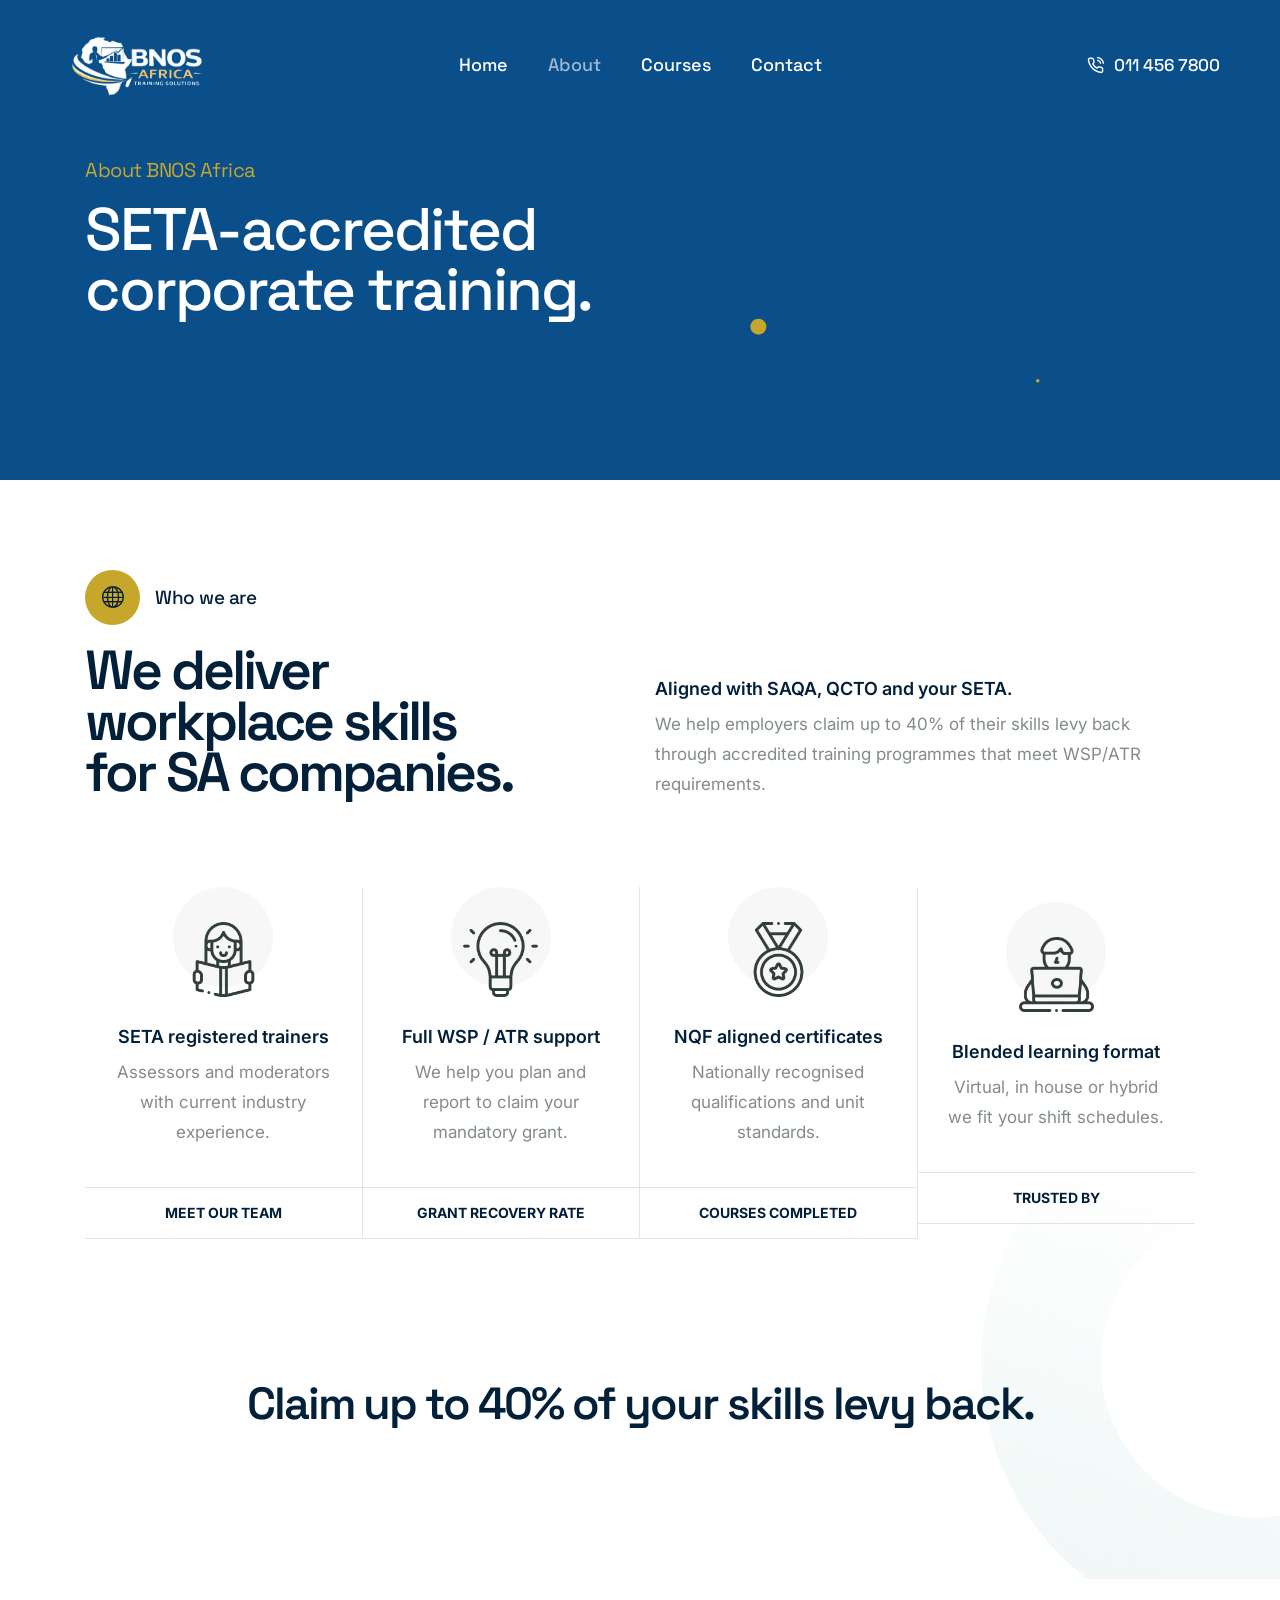
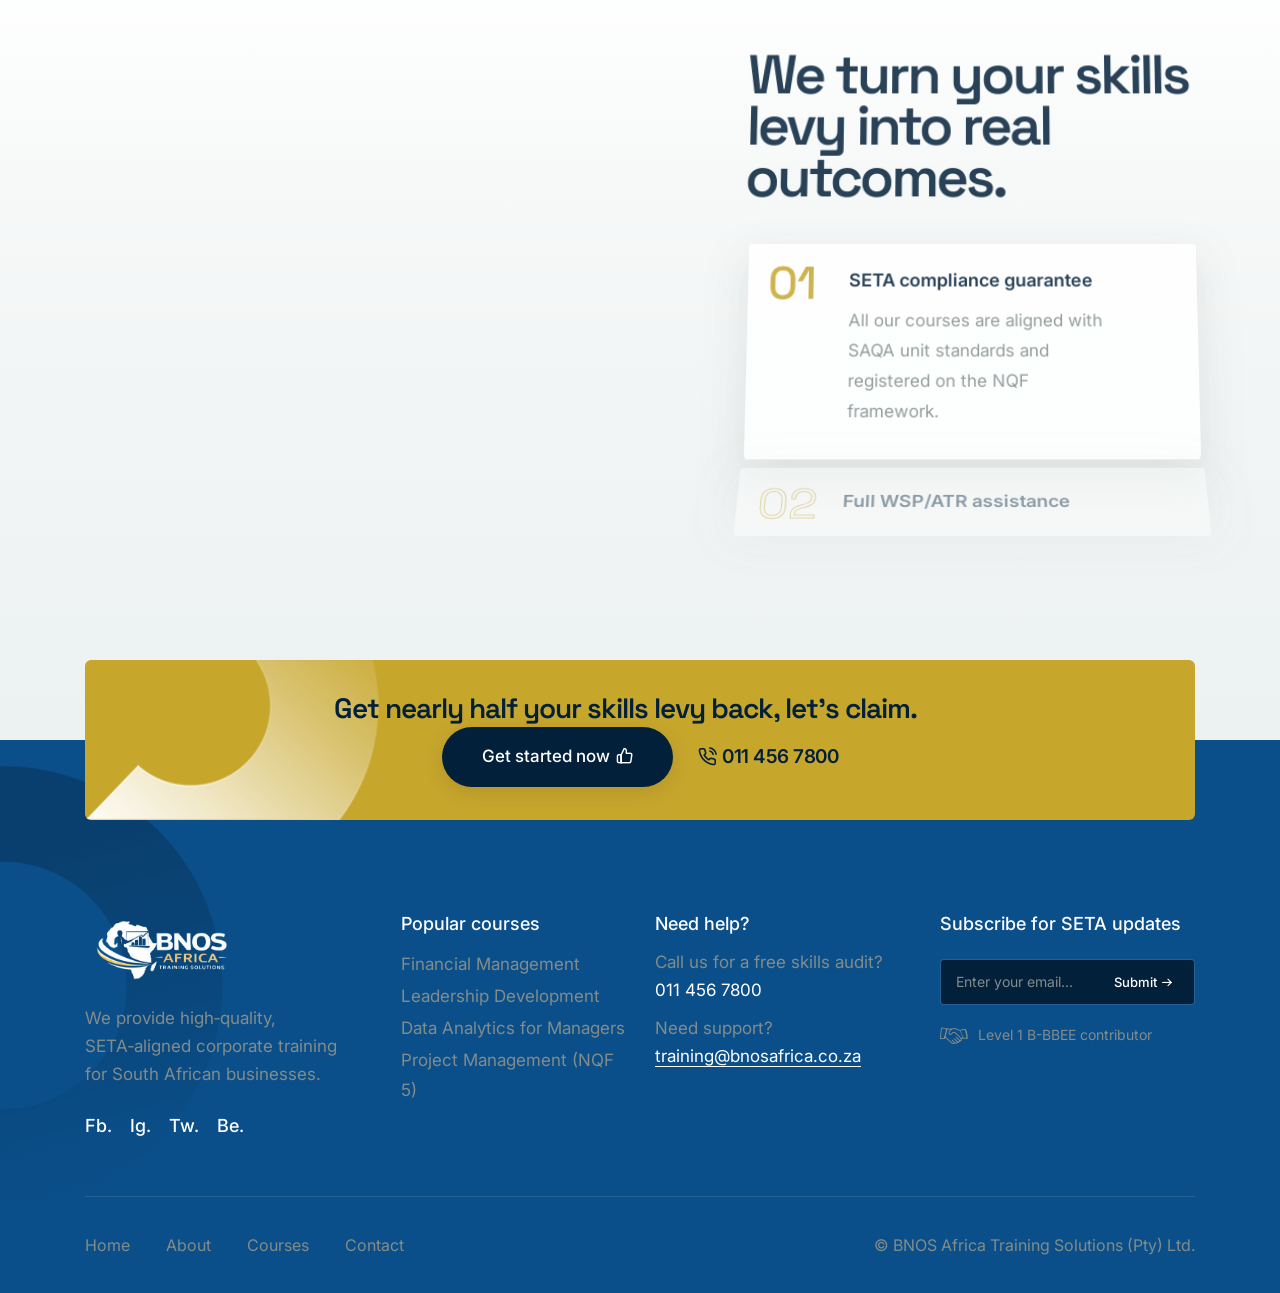
==== about.html @ 4b8a2cc1 "Add initial PHP test file to verify PHP functionality" ====
<!doctype html>
<html class="no-js" lang="en">
    <head>
        <title>About - BNOS Africa Training solutions</title>
        <meta charset="utf-8">
        <meta http-equiv="X-UA-Compatible" content="IE=edge" />
        <meta name="author" content="ThemeZaa">
        <meta name="viewport" content="width=device-width,initial-scale=1.0" />
        <meta name="description" content="BNOS Africa Training solutions">
        <!-- favicon icon -->
        <link rel="shortcut icon" href="images/img5-2-Photoroom.png" type="image/x-icon" />
        <link rel="apple-touch-icon" href="images/img5-2-Photoroom.png">
        <link rel="apple-touch-icon" sizes="72x72" href="images/img5-2-Photoroom.png">
        <link rel="apple-touch-icon" sizes="114x114" href="images/img5-2-Photoroom.png">
        <!-- google fonts preconnect -->
        <link rel="preconnect" href="https://fonts.googleapis.com" crossorigin>
        <link rel="preconnect" href="https://fonts.gstatic.com" crossorigin>
        <!-- style sheets and font icons -->
        <link rel="stylesheet" href="css/vendors.min.css"/>
        <link rel="stylesheet" href="css/icon.min.css"/>
        <link rel="stylesheet" href="css/style.css"/>
        <link rel="stylesheet" href="css/responsive.css"/>
        <link rel="stylesheet" href="demos/elearning/elearning.css" />
    </head>
    <body data-mobile-nav-trigger-alignment="right" data-mobile-nav-style="modern" data-mobile-nav-bg-color="#313e3b">  
        <!-- start header -->
        <header> 
            <!-- start navigation -->
            <nav class="navbar navbar-expand-lg header-transparent bg-transparent header-reverse" data-header-hover="light">
                <div class="container-fluid">
                    <div class="col-auto col-lg-2 me-lg-0 me-auto">
                        <a class="navbar-brand" href="index.html">
                            <img src="images/img5-2-Photoroom.png" data-at2x="images/img5-2-Photoroom.png" alt="" class="default-logo">
                            <img src="images/img5-Photoroom.png" data-at2x="images/img5-Photoroom.png" alt="" class="alt-logo">
                            <img src="images/img5-Photoroom.png" data-at2x="images/img5-Photoroom.png" alt="" class="mobile-logo">
                        </a>
                    </div>
                    <div class="col-auto menu-order position-static">
                        <button class="navbar-toggler float-start" type="button" data-bs-toggle="collapse" data-bs-target="#navbarNav" aria-controls="navbarNav" aria-label="Toggle navigation">
                            <span class="navbar-toggler-line"></span>
                            <span class="navbar-toggler-line"></span>
                            <span class="navbar-toggler-line"></span>
                            <span class="navbar-toggler-line"></span>
                        </button>
                        <div class="collapse navbar-collapse" id="navbarNav"> 
                            <ul class="navbar-nav alt-font"> 
                                <li class="nav-item"><a href="index.html" class="nav-link">Home</a></li>
                                <li class="nav-item"><a href="about.html" class="nav-link">About</a></li>
                                <li class="nav-item dropdown dropdown-with-icon">
                                    <a href="courses.html" class="nav-link">Courses</a>
                                    <i class="fa-solid fa-angle-down dropdown-toggle" id="navbarDropdownMenuLink" role="button" data-bs-toggle="dropdown" aria-expanded="false"></i>
                                    <ul class="dropdown-menu" aria-labelledby="navbarDropdownMenuLink">
                                        <li>
                                            <a href="courses-details.html"><i class="bi bi-laptop"></i>
                                                <div class="submenu-icon-content">
                                                    <span>Finance</span>
                                                    <p>Develop professional finance skills</p>
                                                </div>
                                            </a>
                                        </li>
                                        <li>
                                            <a href="courses-details.html"><i class="bi bi-briefcase"></i>
                                                <div class="submenu-icon-content">
                                                    <span>Business</span>
                                                    <p>Advance your business</p>
                                                </div>
                                            </a>
                                        </li>
                                        <li>
                                            <a href="courses-details.html"><i class="bi bi-megaphone"></i>
                                                <div class="submenu-icon-content">
                                                    <span>Marketing</span>
                                                    <p>New age marketing skills</p>
                                                </div>
                                            </a>
                                        </li>
                                    </ul>
                                </li>
                                <li class="nav-item"><a href="contact.html" class="nav-link">Contact</a></li>
                            </ul>
                        </div>
                    </div>
                    <div class="col-auto col-lg-2 text-end d-none d-sm-flex">
                        <div class="header-icon">
                            <div><div class="alt-font fw-500 lg-fs-15"><a href="tel:0114567800" class="widget-text text-white-hover"><i class="feather icon-feather-phone-call me-10px lg-me-5px"></i>011 456 7800</a></div></div>
                        </div>  
                    </div>
                </div>
            </nav>
            <!-- end navigation -->
        </header>
        <!-- end header --> 
        <!-- start page title -->
        <section class="ipad-top-space-margin bg-blue cover-background page-title-big-typography">
    <div class="background-position-center-top h-100 w-100 position-absolute left-0px top-0" style="background-image: url('images/vertical-line-bg-small.svg')"></div>
    <div id="particles-style-01" class="h-100 position-absolute left-0px top-0 w-100" data-particle="true" data-particle-options='{"particles": {"number": {"value": 8,"density": {"enable": true,"value_area": 2000}},"color": {"value": ["#C7A62C", "#C7A62C", "#C7A62C", "#C7A62C", "#C7A62C"]},"shape": {"type": "circle","stroke":{"width":0,"color":"#000000"}},"opacity": {"value": 1,"random": false,"anim": {"enable": false,"speed": 1,"sync": false}},"size": {"value": 8,"random": true,"anim": {"enable": false,"sync": true}},"line_linked":{"enable":false,"distance":0,"color":"#ffffff","opacity":1,"width":1},"move": {"enable": true,"speed":1,"direction": "right","random": false,"straight": false}},"interactivity": {"detect_on": "canvas","events": {"onhover": {"enable": false,"mode": "repulse"},"onclick": {"enable": false,"mode": "push"},"resize": true}},"retina_detect": false}'></div>
    <div class="container">
        <div class="row align-items-center extra-small-screen">
            <div class="col-xl-6 col-lg-7 col-md-8 col-sm-9 position-relative page-title-extra-small" data-anime='{ "el": "childs", "translateY": [-15, 0], "perspective": [1200,1200], "scale": [1.1, 1], "rotateX": [50, 0], "opacity": [0,1], "duration": 800, "delay": 200, "staggervalue": 300, "easing": "easeOutQuad" }'>
                <h1 class="mb-20px alt-font text-yellow">About BNOS Africa</h1>
                <h2 class="fw-500 m-0 ls-minus-2px text-white alt-font">SETA‑accredited corporate training.</h2>
            </div>
        </div>
    </div>
</section>
<!-- end page title -->
<!-- start section -->
<section class="position-relative z-index-1 background-position-left-top background-no-repeat overflow-hidden">
    <div class="position-absolute right-0px bottom-minus-90px z-index-minus-1 d-none d-md-inline-block" data-bottom-top="transform: translateY(-50px)" data-top-bottom="transform: translateY(50px)">
        <img src="images/demo-elearning-04.png" alt="">
    </div>
    <div class="container">
        <div class="row align-items-end justify-content-center mb-8 xs-mb-12">                    
            <div class="col-xl-5 col-lg-6 col-md-10 position-relative md-mb-20px text-center text-lg-start" data-anime='{ "el": "childs", "translateY": [30, 0], "opacity": [0,1], "duration": 600, "delay":0, "staggervalue": 300, "easing": "easeOutQuad" }'>
                <div class="icon-with-text-style-08 mb-20px d-inline-block">
                    <div class="feature-box feature-box-left-icon-middle">
                        <div class="feature-box-icon feature-box-icon-rounded w-55px h-55px rounded-circle bg-yellow me-15px">
                            <i class="bi bi-globe d-inline-block icon-extra-medium text-dark-gray"></i>
                        </div>
                        <div class="feature-box-content last-paragraph-no-margin">
                            <span class="d-inline-block alt-font fs-19 fw-500 ls-minus-05px text-dark-gray">Who we are</span>
                        </div>
                    </div>
                </div>
                <h2 class="alt-font text-dark-gray fw-600 ls-minus-3px mb-0">We deliver workplace skills for SA companies.</h2>
            </div>
            <div class="col-xl-6 col-lg-6 col-md-10 offset-xl-1 text-center text-lg-start last-paragraph-no-margin" data-anime='{ "el": "childs", "translateY": [30, 0], "opacity": [0,1], "duration": 600, "delay":0, "staggervalue": 300, "easing": "easeOutQuad" }'>
                <span class="fw-600 mb-5px text-dark-gray d-block fs-18">Aligned with SAQA, QCTO and your SETA.</span>
                <p class="w-85 xl-w-95 lg-w-100">We help employers claim up to 40% of their skills levy back through accredited training programmes that meet WSP/ATR requirements.</p>
            </div>
        </div>
        <div class="row g-0 row-cols-1 row-cols-lg-4 row-cols-sm-2 g-0 align-items-center mb-3" data-anime='{ "el": "childs", "translateX": [-15, 0], "opacity": [0,1], "duration": 600, "delay":0, "staggervalue": 300, "easing": "easeOutQuad" }'>
            <!-- start features box item -->
            <div class="col services-box-style-07 text-center last-paragraph-no-margin border-end border-color-transparent-dark-very-light md-mb-50px xs-border-end-0">
                <div class="pe-50px ps-50px pb-40px xl-ps-30px xl-pe-30px">
                    <div class="position-relative ms-auto me-auto mb-25px">
                        <img src="images/demo-elearning-about-icon-01.png" class="h-75px position-relative z-index-1 mt-35px" alt="">
                        <div class="h-100px w-100px rounded-circle bg-very-light-gray position-absolute top-0 start-50 translate-middle-x"></div>
                    </div>
                    <span class="fs-18 fw-600 text-dark-gray d-block mb-5px">SETA registered trainers</span>
                    <p class="lh-30">Assessors and moderators with current industry experience.</p>
                </div>
                <div class="d-flex flex-column overflow-hidden w-100 justify-content-center position-relative">
                    <div class="fs-14 fw-700 text-uppercase text-dark-gray border-top border-bottom border-color-transparent-dark-very-light pt-10px pb-10px "><span class="text-down d-block">Meet our team</span></div>
                    <div class="btn-hover d-flex align-items-center justify-content-center bg-dark-gray">
                        <a href="demo-elearning-instructors.html" class="inner-link btn btn-link btn-hover-animation-switch btn-extra-large text-white">
                            <span>
                                <span class="btn-text">Meet our team</span>
                                <span class="btn-icon"><i class="feather icon-feather-arrow-right"></i></span>
                                <span class="btn-icon"><i class="feather icon-feather-arrow-right"></i></span>
                            </span> 
                        </a>
                    </div>
                </div>
            </div>
            <!-- end features box item -->
            <!-- start features box item -->
            <div class="col services-box-style-07 text-center last-paragraph-no-margin border-end border-color-transparent-dark-very-light md-mb-50px md-border-end-0">
                <div class="pe-50px ps-50px pb-40px xl-ps-30px xl-pe-30px">
                    <div class="position-relative ms-auto me-auto mb-25px">
                        <img src="images/demo-elearning-about-icon-02.png" class="h-75px position-relative z-index-1 mt-35px" alt="">
                        <div class="h-100px w-100px rounded-circle bg-very-light-gray position-absolute top-0 start-50 translate-middle-x"></div>
                    </div>
                    <span class="fs-18 fw-600 text-dark-gray d-block mb-5px">Full WSP / ATR support</span>
                    <p class="lh-30">We help you plan and report to claim your mandatory grant.</p>
                </div>
                <div class="d-flex flex-column overflow-hidden w-100 justify-content-center position-relative">
                    <div class="fs-14 fw-700 text-uppercase text-dark-gray border-top border-bottom border-color-transparent-dark-very-light pt-10px pb-10px "><span class="text-down d-block">Grant recovery rate</span></div>
                    <div class="btn-hover d-flex align-items-center justify-content-center bg-dark-gray">
                        <a href="demo-elearning-testimonial.html" class="inner-link btn btn-link btn-hover-animation-switch btn-extra-large text-white">
                            <span>
                                <span class="btn-text">Client stories</span>
                                <span class="btn-icon"><i class="feather icon-feather-arrow-right"></i></span>
                                <span class="btn-icon"><i class="feather icon-feather-arrow-right"></i></span>
                            </span> 
                        </a>
                    </div>
                </div>
            </div>
            <!-- end features box item -->
            <!-- start features box item -->
            <div class="col services-box-style-07 text-center last-paragraph-no-margin border-end border-color-transparent-dark-very-light xs-mb-50px xs-border-end-0">
                <div class="pe-50px ps-50px pb-40px xl-ps-30px xl-pe-30px">
                    <div class="position-relative ms-auto me-auto mb-25px">
                        <img src="images/demo-elearning-about-icon-03.png" class="h-75px position-relative z-index-1 mt-35px" alt="">
                        <div class="h-100px w-100px rounded-circle bg-very-light-gray position-absolute top-0 start-50 translate-middle-x"></div>
                    </div>
                    <span class="fs-18 fw-600 text-dark-gray d-block mb-5px">NQF aligned certificates</span>
                    <p class="lh-30">Nationally recognised qualifications and unit standards.</p>
                </div>
                <div class="d-flex flex-column overflow-hidden w-100 justify-content-center position-relative">
                    <div class="fs-14 fw-700 text-uppercase text-dark-gray border-top border-bottom border-color-transparent-dark-very-light pt-10px pb-10px "><span class="text-down d-block">Courses completed</span></div>
                    <div class="btn-hover d-flex align-items-center justify-content-center bg-dark-gray">
                        <a href="courses.html" class="inner-link btn btn-link btn-hover-animation-switch btn-extra-large text-white">
                            <span>
                                <span class="btn-text">Browse courses</span>
                                <span class="btn-icon"><i class="feather icon-feather-arrow-right"></i></span>
                                <span class="btn-icon"><i class="feather icon-feather-arrow-right"></i></span>
                            </span> 
                        </a>
                    </div>
                </div>
            </div>
            <!-- end features box item -->
            <!-- start features box item -->
            <div class="col services-box-style-07 text-center last-paragraph-no-margin">
                <div class="pe-50px ps-50px pb-40px xl-ps-30px xl-pe-30px">
                    <div class="position-relative ms-auto me-auto mb-25px">
                        <img src="images/demo-elearning-about-icon-04.png" class="h-75px position-relative z-index-1 mt-35px" alt="">
                        <div class="h-100px w-100px rounded-circle bg-very-light-gray position-absolute top-0 start-50 translate-middle-x"></div>
                    </div>
                    <span class="fs-18 fw-600 text-dark-gray d-block mb-5px">Blended learning format</span>
                    <p class="lh-30">Virtual, in house or hybrid we fit your shift schedules.</p>
                </div>
                <div class="d-flex flex-column overflow-hidden w-100 justify-content-center position-relative">
                    <div class="fs-14 fw-700 text-uppercase text-dark-gray border-top border-bottom border-color-transparent-dark-very-light pt-10px pb-10px "><span class="text-down d-block">Trusted by</span></div>
                    <div class="btn-hover d-flex align-items-center justify-content-center bg-dark-gray">
                        <a href="courses.html" class="inner-link btn btn-link btn-hover-animation-switch btn-extra-large text-white">
                            <span>
                                <span class="btn-text">View offerings</span>
                                <span class="btn-icon"><i class="feather icon-feather-arrow-right"></i></span>
                                <span class="btn-icon"><i class="feather icon-feather-arrow-right"></i></span>
                            </span> 
                        </a>
                    </div>
                </div>
            </div>
            <!-- end features box item -->
        </div>
    </div>
    <div class="container-fluid">
        <div class="row position-relative mt-40px xs-mt-20px">
            <div class="col swiper swiper-width-auto feather-shadow text-center" data-slider-options='{ "slidesPerView": "auto", "spaceBetween":80, "centeredSlides": true, "speed": 30000, "loop": true, "pagination": { "el": ".slider-four-slide-pagination-2", "clickable": false }, "allowTouchMove": false, "autoplay": { "delay":0, "disableOnInteraction": false }, "navigation": { "nextEl": ".slider-four-slide-next-2", "prevEl": ".slider-four-slide-prev-2" }, "keyboard": { "enabled": true, "onlyInViewport": true }, "effect": "slide" }'>
                <div class="swiper-wrapper marquee-slide">
                    <!-- start slider item -->
                    <div class="swiper-slide">
                        <div class="fs-190 ls-minus-10px pt-10px pb-10px alt-font fw-600 opacity-1">skills development grants</div>
                    </div>
                    <!-- end slider item -->
                    <!-- start slider item -->
                    <div class="swiper-slide">
                        <div class="fs-190 ls-minus-10px pt-10px pb-10px alt-font fw-600 opacity-1">workplace skills plans</div>
                    </div>
                    <!-- end slider item -->
                    <!-- start slider item -->
                    <div class="swiper-slide">
                        <div class="fs-190 ls-minus-10px pt-10px pb-10px alt-font fw-600 opacity-1">SETA accredited training</div>
                    </div>
                    <!-- end slider item -->
                </div> 
            </div>  
            <div class="col-12 position-absolute top-0 h-100 d-flex justify-content-center align-items-center left-0px z-index-1 text-center">
                <h4 class="alt-font text-dark-gray fs-45 fw-600 ls-minus-2px xs-ls-minus-1px mb-0 mt-40px xs-mt-15px">Claim up to 40% of your skills levy back.</h4>
            </div>
        </div>
    </div>
</section>
<!-- end section -->
<!-- start section -->
<section class="bg-gradient-tranquil-white pt-0 position-relative align-items-center">
    <div class="container">
        <div class="row justify-content-center align-items-center">
            <div class="col-xl-7 col-lg-6 text-center" data-anime='{ "el": "childs", "opacity": [0,1], "duration": 600, "delay": 100, "staggervalue": 300, "easing": "easeOutQuad" }'>
                <div class="position-relative md-mb-50px xs-mb-30px pe-50px outside-box-left-10 md-outside-box-left-0 lg-pe-0 atropos" data-atropos>
                    <div class="atropos-scale">
                        <div class="atropos-rotate">
                            <div class="atropos-inner text-center w-100 overflow-visible">
                                <div data-atropos-offset="-1" class="position-absolute left-0px">
                                    <img src="images/demo-elearning-about-01.png" alt="">
                                </div>
                                <img data-atropos-offset="1" class="position-relative z-index-9" src="images/demo-elearning-06.png" alt="">
                            </div> 
                        </div>
                    </div>
                </div>
            </div>
            <div class="col-xl-5 col-lg-6 position-relative z-index-1">
                <div class="icon-with-text-style-08 mb-20px" data-anime='{ "el": "childs", "translateY": [-30, 0], "perspective": [1200,1200], "scale": [1.1, 1], "rotateX": [50, 0], "opacity": [0,1], "duration": 800, "delay": 200, "staggervalue": 300, "easing": "easeOutQuad" }'>
                    <div class="feature-box feature-box-left-icon-middle">
                        <div class="feature-box-icon feature-box-icon-rounded w-55px h-55px rounded-circle bg-yellow me-15px">
                            <i class="bi bi-award d-inline-block icon-extra-medium text-dark-gray"></i> 
                        </div>
                        <div class="feature-box-content last-paragraph-no-margin">
                            <span class="d-inline-block alt-font fs-19 fw-500 ls-minus-05px text-dark-gray">Why partner with us?</span>
                        </div>
                    </div>
                </div>
                <h2 class="alt-font text-dark-gray fw-600 ls-minus-3px mb-40px sm-mb-30px" data-anime='{ "translateY": [-30, 0], "perspective": [1200,1200], "scale": [1.1, 1], "rotateX": [50, 0], "opacity": [0,1], "duration": 800, "delay": 200, "staggervalue": 300, "easing": "easeOutQuad" }'>We turn your skills levy into real outcomes.</h2>
                <div class="accordion accordion-style-05" id="accordion-style-05" data-anime='{ "el": "childs", "translateY": [-30, 0], "perspective": [1200,1200], "scale": [1.1, 1], "rotateX": [50, 0], "opacity": [0,1], "duration": 800, "delay": 200, "staggervalue": 300, "easing": "easeOutQuad" }'>
                    <!-- start accordion item -->
                    <div class="accordion-item bg-white active-accordion">
                        <h3 class="number alt-font mb-0 text-base-color fw-400 text-outline text-outline-color-base-color">01</h3>
                        <div class="accordion-header">
                            <a href="#" data-bs-toggle="collapse" data-bs-target="#accordion-style-05-01" aria-expanded="true" data-bs-parent="#accordion-style-05">
                                <div class="accordion-title fs-18 position-relative pe-0 text-dark-gray fw-600 mb-0">SETA compliance guarantee</div>
                            </a>
                        </div>
                        <div id="accordion-style-05-01" class="accordion-collapse collapse show" data-bs-parent="#accordion-style-05">
                            <div class="accordion-body last-paragraph-no-margin">
                                <p>All our courses are aligned with SAQA unit standards and registered on the NQF framework.</p>
                            </div>
                        </div>
                    </div>
                    <!-- end accordion item -->
                    <!-- start accordion item -->
                    <div class="accordion-item bg-white">
                        <h3 class="number alt-font mb-0 text-base-color fw-400 text-outline text-outline-color-base-color">02</h3>
                        <div class="accordion-header">
                            <a href="#" data-bs-toggle="collapse" data-bs-target="#accordion-style-05-02" aria-expanded="false" data-bs-parent="#accordion-style-05">
                                <div class="accordion-title fs-18 position-relative pe-0 text-dark-gray fw-600 mb-0">Full WSP/ATR assistance</div>
                            </a>
                        </div>
                        <div id="accordion-style-05-02" class="accordion-collapse collapse" data-bs-parent="#accordion-style-05">
                            <div class="accordion-body last-paragraph-no-margin">
                                <p>We help you submit your Workplace Skills Plan and Annual Training Report to your SETA.</p>
                            </div>
                        </div>
                    </div>
                    <!-- end accordion item -->
                    <!-- start accordion item -->
                    <div class="accordion-item bg-white">
                        <h3 class="number alt-font mb-0 text-base-color fw-400 text-outline text-outline-color-base-color">03</h3>
                        <div class="accordion-header">
                            <a href="#" data-bs-toggle="collapse" data-bs-target="#accordion-style-05-03" aria-expanded="false" data-bs-parent="#accordion-style-05">
                                <div class="accordion-title fs-18 position-relative pe-0 text-dark-gray fw-600 mb-0">Grant maximisation planning</div>
                            </a>
                        </div>
                        <div id="accordion-style-05-03" class="accordion-collapse collapse" data-bs-parent="#accordion-style-05">
                            <div class="accordion-body last-paragraph-no-margin">
                                <p>We structure your training calendar to recover up to 40% of your skills development levy.</p>
                            </div>
                        </div>
                    </div>
                    <!-- end accordion item -->
                </div>
            </div>
        </div>
    </div>
</section>
<!-- end section -->
<!-- start section -->

        <!-- end section -->
        <!-- start footer -->
        <footer class="bg-blue position-relative">
      <div class="position-absolute left-minus-100px top-25px">
        <img src="images/demo-elearning-bg-05.png" alt="" class="w-80" />
      </div>
      <div
        class="background-position-center-top h-100 w-100 position-absolute left-0px top-0"
        style="
          background-image: url(&quot;images/vertical-line-bg-small.svg&quot;);
        "
      ></div>
      <div class="container overlap-section">
        <div
          class="row g-0 justify-content-center align-items-center text-center bg-base-color border-radius-6px ps-5 pe-5 pt-3 pb-3 mb-8 sm-p-25px background-position-left-bottom background-no-repeat contain-background position-relative"
          style="
            background-image: url(&quot;images/demo-elearning-bg-06.png&quot;);
          "
        >
          <!-- start footer column -->
          <div class="col-lg-auto lg-mb-20px">
            <h6
              class="alt-font fw-600 text-dark-gray m-0 ls-minus-1px d-inline-block me-30px lg-me-0"
            >
              Get nearly half your skills levy back, let's claim.
            </h6>
          </div>
          <!-- end footer column -->
          <!-- start footer column -->
          <div class="col-auto">
            <a
              href="contact.html"
              class="btn btn-extra-large btn-dark-gray btn-rounded btn-box-shadow btn-switch-text d-inline-block me-20px align-middle xs-m-0"
            >
              <span>
                <span class="btn-double-text" data-text="Get started now"
                  >Get started now</span
                >
                <span><i class="feather icon-feather-thumbs-up"></i></span>
              </span>
            </a>
            <span
              class="d-block d-sm-inline-block text-dark-gray fs-19 fw-600 left-icon d-inline-block align-middle xs-mt-10px ls-minus-05px"
              ><a href="tel:+27114567800"
                ><i class="feather icon-feather-phone-call"></i>011 456 7800</a
              ></span
            >
          </div>
          <!-- end footer column -->
        </div>
      </div>
      <div
        class="container footer-dark text-center text-sm-start position-relative"
      >
        <div class="row mb-5 sm-mb-7 xs-mb-30px">
          <!-- start footer column -->
          <div
            class="col-lg-3 col-md-4 col-sm-6 d-flex flex-column last-paragraph-no-margin md-mb-40px xs-mb-30px"
          >
            <a href="index.html" class="footer-logo mb-15px d-inline-block">
              <img
                src="images/img5-2-Photoroom.png"
                data-at2x="images/img5-2-Photoroom.png"
                alt=""
              />
            </a>
            <p class="lh-28">
              We provide high‑quality, SETA‑aligned corporate training for South African businesses.
            </p>
            <div class="elements-social social-text-style-01 mt-9 xs-mt-15px">
              <ul class="small-icon light fw-500">
                <li>
                  <a
                    class="facebook"
                    href="https://www.facebook.com/"
                    target="_blank"
                    >Fb.</a
                  >
                </li>
                <li>
                  <a
                    class="instagram"
                    href="http://www.instagram.com"
                    target="_blank"
                    >Ig.</a
                  >
                </li>
                <li>
                  <a
                    class="twitter"
                    href="http://www.twitter.com"
                    target="_blank"
                    >Tw.</a
                  >
                </li>
                <li>
                  <a
                    class="behance"
                    href="http://www.behance.com/"
                    target="_blank"
                    >Be.</a
                  >
                </li>
              </ul>
            </div>
          </div>
          <!-- end footer column -->
          <!-- start footer column -->
          <div
            class="col-lg-3 col-md-4 col-sm-6 ps-4 last-paragraph-no-margin md-mb-40px xs-mb-30px"
          >
            <span class="fw-500 fs-18 d-block text-white mb-10px"
              >Popular courses</span
            >
            <ul>
              <li><a href="courses.html">Financial Management</a></li>
              <li><a href="courses.html">Leadership Development</a></li>
              <li><a href="courses.html">Data Analytics for Managers</a></li>
              <li><a href="courses.html">Project Management (NQF 5)</a></li>
            </ul>
          </div>
          <!-- end footer column -->
          <!-- start footer column -->
          <div
            class="col-lg-3 col-md-4 col-sm-6 last-paragraph-no-margin xs-mb-30px"
          >
            <span class="fw-500 fs-18 d-block text-white mb-10px"
              >Need help?</span
            >
            <span class="lh-26 d-block">Call us for a free skills audit?</span>
            <span class="text-white d-block mb-10px"
              ><a href="tel:+27114567800">011 456 7800</a></span
            >
            <span class="lh-26 d-block">Need support?</span>
            <a
              href="mailto:training@bnosafrica.co.za"
              class="text-white text-decoration-line-bottom"
              >training@bnosafrica.co.za</a
            >
          </div>
          <!-- end footer column -->
          <!-- start footer column -->
          <div class="col-lg-3 col-md-12 col-sm-6 text-md-center text-lg-start">
            <span class="fs-18 fw-500 d-block text-white mb-20px"
              >Subscribe for SETA updates</span
            >
            <div
              class="d-inline-block w-100 newsletter-style-02 position-relative mb-15px"
            >
              <form
                action="email-templates/subscribe-newsletter.php"
                method="post"
                class="position-relative w-100"
              >
                <input
                  class="input-small bg-dark-gray border-color-transparent-white-light w-100 form-control required"
                  type="email"
                  name="email"
                  placeholder="Enter your email..."
                />
                <input type="hidden" name="redirect" value="" />
                <button
                  type="submit"
                  aria-label="submit"
                  class="btn pe-20px text-white fs-13 fw-500 lg-ps-15px lg-pe-15px submit"
                >
                  Submit <i class="feather icon-feather-arrow-right submit"></i>
                </button>
                <div
                  class="form-results border-radius-4px pt-5px pb-5px ps-15px pe-15px fs-14 lh-22 mt-10px w-100 text-center position-absolute d-none"
                ></div>
              </form>
            </div>
            <div
              class="d-flex align-items-center justify-content-center justify-content-md-center justify-content-sm-start justify-content-lg-start fs-14"
            >
              <div class="d-inline-block">
                <i
                  class="line-icon-Handshake me-10px align-middle icon-very-medium"
                ></i
                >Level 1 B-BBEE contributor
              </div>
            </div>
          </div>
          <!-- end footer column -->
        </div>
        <div
          class="row align-items-center footer-bottom border-top border-color-transparent-white-light pt-30px g-0"
        >
          <!-- start footer menu -->
          <div class="col-xl-7 ps-0 text-center text-xl-start lg-mb-10px">
            <ul class="footer-navbar fs-16 lh-normal">
              <li class="nav-item active">
                <a href="index.html" class="nav-link ps-0">Home</a>
              </li>
              <li class="nav-item">
                <a href="about.html" class="nav-link">About</a>
              </li>
              <li class="nav-item">
                <a href="courses.html" class="nav-link">Courses</a>
              </li>
              <li class="nav-item">
                <a href="contact.html" class="nav-link">Contact</a>
              </li>
            </ul>
          </div>
          <!-- end footer menu -->
          <!-- start copyright -->
          <div
            class="col-xl-5 last-paragraph-no-margin text-center text-xl-end"
          >
            <p class="fs-16">&copy; BNOS Africa Training Solutions (Pty) Ltd.</p>
          </div>
          <!-- start copyright -->
        </div>
      </div>
    </footer>
        <!-- end footer -->
        <!-- start scroll progress -->
        <div class="scroll-progress d-none d-xxl-block">
            <a href="#" class="scroll-top" aria-label="scroll">
                <span class="scroll-text">Scroll</span><span class="scroll-line"><span class="scroll-point"></span></span>
            </a>
        </div>
        <!-- end scroll progress -->
        <!-- javascript libraries -->
        <script type="text/javascript" src="js/jquery.js"></script>
        <script type="text/javascript" src="js/vendors.min.js"></script>
        <script type="text/javascript" src="js/main.js"></script>
    </body>
</html>
---- css/icon.min.css ----
@charset "UTF-8";/*!
    Font Awesome
    Version: 7.0.0
    Plugin URL: https://fontawesome.com
    License: Copyright 2025 Fonticons, Inc. | https://fontawesome.com/license/free (Icons: CC BY 4.0, Fonts: SIL OFL 1.1, Code: MIT License)
!*/.fa-stack,.fa-ul>li{position:relative}.fa-beat,.fa-bounce{animation-delay:var(--fa-animation-delay,0s);animation-direction:var(--fa-animation-direction,normal);animation-duration:var(--fa-animation-duration,1s);animation-iteration-count:var(--fa-animation-iteration-count,infinite)}.fa,.fa-brands,.fa-classic,.fa-regular,.fa-solid,.fab,.far,.fas{--_fa-family:var(--fa-family, var(--fa-style-family, "Font Awesome 7 Free"));-webkit-font-smoothing:antialiased;-moz-osx-font-smoothing:grayscale;display:var(--fa-display,inline-block);font-family:var(--_fa-family);font-feature-settings:normal;font-style:normal;font-synthesis:none;font-variant:normal;font-weight:var(--fa-style,900);line-height:1;text-align:center;text-rendering:auto;width:auto}:is(.fas,.far,.fab,.fa-solid,.fa-regular,.fa-brands,.fa-classic,.fa)::before{content:var(--fa);content:var(--fa)/""}.fa-1x{font-size:1em}.fa-2x{font-size:2em}.fa-3x{font-size:3em}.fa-4x{font-size:4em}.fa-5x{font-size:5em}.fa-6x{font-size:6em}.fa-7x{font-size:7em}.fa-8x{font-size:8em}.fa-9x{font-size:9em}.fa-10x{font-size:10em}.fa-2xs{font-size:.625em;line-height:.1em;vertical-align:.225em}.fa-xs{font-size:.75em;line-height:.0833333333em;vertical-align:.125em}.fa-sm{font-size:.875em;line-height:.0714285714em;vertical-align:.0535714286em}.fa-lg{font-size:1.25em;line-height:.05em;vertical-align:-.075em}.fa-xl{font-size:1.5em;line-height:.0416666667em;vertical-align:-.125em}.fa-2xl,.fa-stack-2x{font-size:2em}.fa-2xl{line-height:.03125em;vertical-align:-.1875em}.fa-width-auto{--fa-width:auto}.fa-fw,.fa-width-fixed{--fa-width:1.25em}.fa-ul{list-style-type:none;margin-inline-start:var(--fa-li-margin,2.5em);padding-inline-start:0}.fa-li{inset-inline-start:calc(-1 * var(--fa-li-width,2em));position:absolute;text-align:center;width:var(--fa-li-width,2em);line-height:inherit}.fa-border{border-color:var(--fa-border-color,#eee);border-radius:var(--fa-border-radius,.1em);border-style:var(--fa-border-style,solid);border-width:var(--fa-border-width,.0625em);box-sizing:var(--fa-border-box-sizing,content-box);padding:var(--fa-border-padding,.1875em .25em)}.fa-pull-left,.fa-pull-start{float:inline-start;margin-inline-end:var(--fa-pull-margin,.3em)}.fa-pull-end,.fa-pull-right{float:inline-end;margin-inline-start:var(--fa-pull-margin,.3em)}.fa-beat{animation-name:fa-beat;animation-timing-function:var(--fa-animation-timing,ease-in-out)}.fa-bounce{animation-name:fa-bounce;animation-timing-function:var(--fa-animation-timing,cubic-bezier(.28,.84,.42,1))}.fa-beat-fade,.fa-fade{animation-timing-function:var(--fa-animation-timing,cubic-bezier(.4,0,.6,1));animation-delay:var(--fa-animation-delay,0s);animation-direction:var(--fa-animation-direction,normal);animation-iteration-count:var(--fa-animation-iteration-count,infinite);animation-duration:var(--fa-animation-duration,1s)}.fa-fade{animation-name:fa-fade}.fa-beat-fade{animation-name:fa-beat-fade}.fa-flip{animation-name:fa-flip;animation-delay:var(--fa-animation-delay,0s);animation-direction:var(--fa-animation-direction,normal);animation-duration:var(--fa-animation-duration,1s);animation-iteration-count:var(--fa-animation-iteration-count,infinite);animation-timing-function:var(--fa-animation-timing,ease-in-out)}.fa-shake,.fa-spin{animation-delay:var(--fa-animation-delay,0s);animation-timing-function:var(--fa-animation-timing,linear)}.fa-shake{animation-name:fa-shake;animation-direction:var(--fa-animation-direction,normal);animation-duration:var(--fa-animation-duration,1s);animation-iteration-count:var(--fa-animation-iteration-count,infinite)}.fa-pulse,.fa-spin,.fa-spin-pulse{animation-name:fa-spin;animation-direction:var(--fa-animation-direction,normal);animation-iteration-count:var(--fa-animation-iteration-count,infinite)}.fa-spin{animation-duration:var(--fa-animation-duration,2s)}.fa-spin-reverse{--fa-animation-direction:reverse}.fa-pulse,.fa-spin-pulse{animation-duration:var(--fa-animation-duration,1s);animation-timing-function:var(--fa-animation-timing,steps(8))}@media (prefers-reduced-motion:reduce){.fa-beat,.fa-beat-fade,.fa-bounce,.fa-fade,.fa-flip,.fa-pulse,.fa-shake,.fa-spin,.fa-spin-pulse{animation:none!important;transition:none!important}}@keyframes fa-beat{0%,90%{transform:scale(1)}45%{transform:scale(var(--fa-beat-scale,1.25))}}@keyframes fa-bounce{0%,100%,64%{transform:scale(1,1) translateY(0)}10%{transform:scale(var(--fa-bounce-start-scale-x,1.1),var(--fa-bounce-start-scale-y,.9)) translateY(0)}30%{transform:scale(var(--fa-bounce-jump-scale-x,.9),var(--fa-bounce-jump-scale-y,1.1)) translateY(var(--fa-bounce-height,-.5em))}50%{transform:scale(var(--fa-bounce-land-scale-x,1.05),var(--fa-bounce-land-scale-y,.95)) translateY(0)}57%{transform:scale(1,1) translateY(var(--fa-bounce-rebound,-.125em))}}@keyframes fa-fade{50%{opacity:var(--fa-fade-opacity,.4)}}@keyframes fa-beat-fade{0%,100%{opacity:var(--fa-beat-fade-opacity,.4);transform:scale(1)}50%{opacity:1;transform:scale(var(--fa-beat-fade-scale,1.125))}}@keyframes fa-flip{50%{transform:rotate3d(var(--fa-flip-x,0),var(--fa-flip-y,1),var(--fa-flip-z,0),var(--fa-flip-angle,-180deg))}}@keyframes fa-shake{0%{transform:rotate(-15deg)}4%{transform:rotate(15deg)}24%,8%{transform:rotate(-18deg)}12%,28%{transform:rotate(18deg)}16%{transform:rotate(-22deg)}20%{transform:rotate(22deg)}32%{transform:rotate(-12deg)}36%{transform:rotate(12deg)}100%,40%{transform:rotate(0)}}@keyframes fa-spin{0%{transform:rotate(0)}100%{transform:rotate(360deg)}}.fa-rotate-90{transform:rotate(90deg)}.fa-rotate-180{transform:rotate(180deg)}.fa-rotate-270{transform:rotate(270deg)}.fa-flip-horizontal{transform:scale(-1,1)}.fa-flip-vertical{transform:scale(1,-1)}.fa-flip-both,.fa-flip-horizontal.fa-flip-vertical{transform:scale(-1,-1)}.fa-rotate-by{transform:rotate(var(--fa-rotate-angle,0))}.fa-stack{display:inline-block;height:2em;line-height:2em;vertical-align:middle;width:2.5em}.fa-stack-1x,.fa-stack-2x{left:0;position:absolute;text-align:center;width:100%;z-index:var(--fa-stack-z-index,auto)}.fa-stack-1x{line-height:inherit}.bi::before,.feather,[class*=" ti-"],[class*=" line-icon-"],[class*=" bi-"]::before,[class^=bi-]::before,[class^=line-icon-],[class^=ti-]{font-style:normal;font-variant:normal;text-transform:none;line-height:1;-webkit-font-smoothing:antialiased;-moz-osx-font-smoothing:grayscale}.fa-inverse{color:var(--fa-inverse,#fff)}.fa-0{--fa:"0"}.fa-1{--fa:"1"}.fa-2{--fa:"2"}.fa-3{--fa:"3"}.fa-4{--fa:"4"}.fa-5{--fa:"5"}.fa-6{--fa:"6"}.fa-7{--fa:"7"}.fa-8{--fa:"8"}.fa-9{--fa:"9"}.fa-exclamation{--fa:"!"}.fa-hashtag{--fa:"#"}.fa-dollar,.fa-dollar-sign,.fa-usd{--fa:"$"}.fa-percent,.fa-percentage{--fa:"%"}.fa-asterisk{--fa:"*"}.fa-add,.fa-plus{--fa:"+"}.fa-less-than{--fa:"<"}.fa-equals{--fa:"="}.fa-greater-than{--fa:">"}.fa-question{--fa:"?"}.fa-at{--fa:"@"}.fa-a{--fa:"A"}.fa-b{--fa:"B"}.fa-c{--fa:"C"}.fa-d{--fa:"D"}.fa-e{--fa:"E"}.fa-f{--fa:"F"}.fa-g{--fa:"G"}.fa-h{--fa:"H"}.fa-i{--fa:"I"}.fa-j{--fa:"J"}.fa-k{--fa:"K"}.fa-l{--fa:"L"}.fa-m{--fa:"M"}.fa-n{--fa:"N"}.fa-o{--fa:"O"}.fa-p{--fa:"P"}.fa-q{--fa:"Q"}.fa-r{--fa:"R"}.fa-s{--fa:"S"}.fa-t{--fa:"T"}.fa-u{--fa:"U"}.fa-v{--fa:"V"}.fa-w{--fa:"W"}.fa-x{--fa:"X"}.fa-y{--fa:"Y"}.fa-z{--fa:"Z"}.fa-faucet{--fa:""}.fa-faucet-drip{--fa:""}.fa-house-chimney-window{--fa:""}.fa-house-signal{--fa:""}.fa-temperature-arrow-down,.fa-temperature-down{--fa:""}.fa-temperature-arrow-up,.fa-temperature-up{--fa:""}.fa-trailer{--fa:""}.fa-bacteria{--fa:""}.fa-bacterium{--fa:""}.fa-box-tissue{--fa:""}.fa-hand-holding-medical{--fa:""}.fa-hand-sparkles{--fa:""}.fa-hands-bubbles,.fa-hands-wash{--fa:""}.fa-handshake-alt-slash,.fa-handshake-simple-slash,.fa-handshake-slash{--fa:""}.fa-head-side-cough{--fa:""}.fa-head-side-cough-slash{--fa:""}.fa-head-side-mask{--fa:""}.fa-head-side-virus{--fa:""}.fa-house-chimney-user{--fa:""}.fa-house-laptop,.fa-laptop-house{--fa:""}.fa-lungs-virus{--fa:""}.fa-people-arrows,.fa-people-arrows-left-right{--fa:""}.fa-plane-slash{--fa:""}.fa-pump-medical{--fa:""}.fa-pump-soap{--fa:""}.fa-shield-virus{--fa:""}.fa-sink{--fa:""}.fa-soap{--fa:""}.fa-stopwatch-20{--fa:""}.fa-shop-slash,.fa-store-alt-slash{--fa:""}.fa-store-slash{--fa:""}.fa-toilet-paper-slash{--fa:""}.fa-users-slash{--fa:""}.fa-virus{--fa:""}.fa-virus-slash{--fa:""}.fa-viruses{--fa:""}.fa-vest{--fa:""}.fa-vest-patches{--fa:""}.fa-arrow-trend-down{--fa:""}.fa-arrow-trend-up{--fa:""}.fa-arrow-up-from-bracket{--fa:""}.fa-austral-sign{--fa:""}.fa-baht-sign{--fa:""}.fa-bitcoin-sign{--fa:""}.fa-bolt-lightning{--fa:""}.fa-book-bookmark{--fa:""}.fa-camera-rotate{--fa:""}.fa-cedi-sign{--fa:""}.fa-chart-column{--fa:""}.fa-chart-gantt{--fa:""}.fa-clapperboard{--fa:""}.fa-clover{--fa:""}.fa-code-compare{--fa:""}.fa-code-fork{--fa:""}.fa-code-pull-request{--fa:""}.fa-colon-sign{--fa:""}.fa-cruzeiro-sign{--fa:""}.fa-display{--fa:""}.fa-dong-sign{--fa:""}.fa-elevator{--fa:""}.fa-filter-circle-xmark{--fa:""}.fa-florin-sign{--fa:""}.fa-folder-closed{--fa:""}.fa-franc-sign{--fa:""}.fa-guarani-sign{--fa:""}.fa-gun{--fa:""}.fa-hands-clapping{--fa:""}.fa-home-user,.fa-house-user{--fa:""}.fa-indian-rupee,.fa-indian-rupee-sign,.fa-inr{--fa:""}.fa-kip-sign{--fa:""}.fa-lari-sign{--fa:""}.fa-litecoin-sign{--fa:""}.fa-manat-sign{--fa:""}.fa-mask-face{--fa:""}.fa-mill-sign{--fa:""}.fa-money-bills{--fa:""}.fa-naira-sign{--fa:""}.fa-notdef{--fa:""}.fa-panorama{--fa:""}.fa-peseta-sign{--fa:""}.fa-peso-sign{--fa:""}.fa-plane-up{--fa:""}.fa-rupiah-sign{--fa:""}.fa-stairs{--fa:""}.fa-timeline{--fa:""}.fa-truck-front{--fa:""}.fa-try,.fa-turkish-lira,.fa-turkish-lira-sign{--fa:""}.fa-vault{--fa:""}.fa-magic-wand-sparkles,.fa-wand-magic-sparkles{--fa:""}.fa-wheat-alt,.fa-wheat-awn{--fa:""}.fa-wheelchair-alt,.fa-wheelchair-move{--fa:""}.fa-bangladeshi-taka-sign{--fa:""}.fa-bowl-rice{--fa:""}.fa-person-pregnant{--fa:""}.fa-home-lg,.fa-house-chimney{--fa:""}.fa-house-crack{--fa:""}.fa-house-medical{--fa:""}.fa-cent-sign{--fa:""}.fa-plus-minus{--fa:""}.fa-sailboat{--fa:""}.fa-section{--fa:""}.fa-shrimp{--fa:""}.fa-brazilian-real-sign{--fa:""}.fa-chart-simple{--fa:""}.fa-diagram-next{--fa:""}.fa-diagram-predecessor{--fa:""}.fa-diagram-successor{--fa:""}.fa-earth-oceania,.fa-globe-oceania{--fa:""}.fa-bug-slash{--fa:""}.fa-file-circle-plus{--fa:""}.fa-shop-lock{--fa:""}.fa-virus-covid{--fa:""}.fa-virus-covid-slash{--fa:""}.fa-anchor-circle-check{--fa:""}.fa-anchor-circle-exclamation{--fa:""}.fa-anchor-circle-xmark{--fa:""}.fa-anchor-lock{--fa:""}.fa-arrow-down-up-across-line{--fa:""}.fa-arrow-down-up-lock{--fa:""}.fa-arrow-right-to-city{--fa:""}.fa-arrow-up-from-ground-water{--fa:""}.fa-arrow-up-from-water-pump{--fa:""}.fa-arrow-up-right-dots{--fa:""}.fa-arrows-down-to-line{--fa:""}.fa-arrows-down-to-people{--fa:""}.fa-arrows-left-right-to-line{--fa:""}.fa-arrows-spin{--fa:""}.fa-arrows-split-up-and-left{--fa:""}.fa-arrows-to-circle{--fa:""}.fa-arrows-to-dot{--fa:""}.fa-arrows-to-eye{--fa:""}.fa-arrows-turn-right{--fa:""}.fa-arrows-turn-to-dots{--fa:""}.fa-arrows-up-to-line{--fa:""}.fa-bore-hole{--fa:""}.fa-bottle-droplet{--fa:""}.fa-bottle-water{--fa:""}.fa-bowl-food{--fa:""}.fa-boxes-packing{--fa:""}.fa-bridge{--fa:""}.fa-bridge-circle-check{--fa:""}.fa-bridge-circle-exclamation{--fa:""}.fa-bridge-circle-xmark{--fa:""}.fa-bridge-lock{--fa:""}.fa-bridge-water{--fa:""}.fa-bucket{--fa:""}.fa-bugs{--fa:""}.fa-building-circle-arrow-right{--fa:""}.fa-building-circle-check{--fa:""}.fa-building-circle-exclamation{--fa:""}.fa-building-circle-xmark{--fa:""}.fa-building-flag{--fa:""}.fa-building-lock{--fa:""}.fa-building-ngo{--fa:""}.fa-building-shield{--fa:""}.fa-building-un{--fa:""}.fa-building-user{--fa:""}.fa-building-wheat{--fa:""}.fa-burst{--fa:""}.fa-car-on{--fa:""}.fa-car-tunnel{--fa:""}.fa-child-combatant,.fa-child-rifle{--fa:""}.fa-children{--fa:""}.fa-circle-nodes{--fa:""}.fa-clipboard-question{--fa:""}.fa-cloud-showers-water{--fa:""}.fa-computer{--fa:""}.fa-cubes-stacked{--fa:""}.fa-envelope-circle-check{--fa:""}.fa-explosion{--fa:""}.fa-ferry{--fa:""}.fa-file-circle-exclamation{--fa:""}.fa-file-circle-minus{--fa:""}.fa-file-circle-question{--fa:""}.fa-file-shield{--fa:""}.fa-fire-burner{--fa:""}.fa-fish-fins{--fa:""}.fa-flask-vial{--fa:""}.fa-glass-water{--fa:""}.fa-glass-water-droplet{--fa:""}.fa-group-arrows-rotate{--fa:""}.fa-hand-holding-hand{--fa:""}.fa-handcuffs{--fa:""}.fa-hands-bound{--fa:""}.fa-hands-holding-child{--fa:""}.fa-hands-holding-circle{--fa:""}.fa-heart-circle-bolt{--fa:""}.fa-heart-circle-check{--fa:""}.fa-heart-circle-exclamation{--fa:""}.fa-heart-circle-minus{--fa:""}.fa-heart-circle-plus{--fa:""}.fa-heart-circle-xmark{--fa:""}.fa-helicopter-symbol{--fa:""}.fa-helmet-un{--fa:""}.fa-hill-avalanche{--fa:""}.fa-hill-rockslide{--fa:""}.fa-house-circle-check{--fa:""}.fa-house-circle-exclamation{--fa:""}.fa-house-circle-xmark{--fa:""}.fa-house-fire{--fa:""}.fa-house-flag{--fa:""}.fa-house-flood-water{--fa:""}.fa-house-flood-water-circle-arrow-right{--fa:""}.fa-house-lock{--fa:""}.fa-house-medical-circle-check{--fa:""}.fa-house-medical-circle-exclamation{--fa:""}.fa-house-medical-circle-xmark{--fa:""}.fa-house-medical-flag{--fa:""}.fa-house-tsunami{--fa:""}.fa-jar{--fa:""}.fa-jar-wheat{--fa:""}.fa-jet-fighter-up{--fa:""}.fa-jug-detergent{--fa:""}.fa-kitchen-set{--fa:""}.fa-land-mine-on{--fa:""}.fa-landmark-flag{--fa:""}.fa-laptop-file{--fa:""}.fa-lines-leaning{--fa:""}.fa-location-pin-lock{--fa:""}.fa-locust{--fa:""}.fa-magnifying-glass-arrow-right{--fa:""}.fa-magnifying-glass-chart{--fa:""}.fa-mars-and-venus-burst{--fa:""}.fa-mask-ventilator{--fa:""}.fa-mattress-pillow{--fa:""}.fa-mobile-retro{--fa:""}.fa-money-bill-transfer{--fa:""}.fa-money-bill-trend-up{--fa:""}.fa-money-bill-wheat{--fa:""}.fa-mosquito{--fa:""}.fa-mosquito-net{--fa:""}.fa-mound{--fa:""}.fa-mountain-city{--fa:""}.fa-mountain-sun{--fa:""}.fa-oil-well{--fa:""}.fa-people-group{--fa:""}.fa-people-line{--fa:""}.fa-people-pulling{--fa:""}.fa-people-robbery{--fa:""}.fa-people-roof{--fa:""}.fa-person-arrow-down-to-line{--fa:""}.fa-person-arrow-up-from-line{--fa:""}.fa-person-breastfeeding{--fa:""}.fa-person-burst{--fa:""}.fa-person-cane{--fa:""}.fa-person-chalkboard{--fa:""}.fa-person-circle-check{--fa:""}.fa-person-circle-exclamation{--fa:""}.fa-person-circle-minus{--fa:""}.fa-person-circle-plus{--fa:""}.fa-person-circle-question{--fa:""}.fa-person-circle-xmark{--fa:""}.fa-person-dress-burst{--fa:""}.fa-person-drowning{--fa:""}.fa-person-falling{--fa:""}.fa-person-falling-burst{--fa:""}.fa-person-half-dress{--fa:""}.fa-person-harassing{--fa:""}.fa-person-military-pointing{--fa:""}.fa-person-military-rifle{--fa:""}.fa-person-military-to-person{--fa:""}.fa-person-rays{--fa:""}.fa-person-rifle{--fa:""}.fa-person-shelter{--fa:""}.fa-person-walking-arrow-loop-left{--fa:""}.fa-person-walking-arrow-right{--fa:""}.fa-person-walking-dashed-line-arrow-right{--fa:""}.fa-person-walking-luggage{--fa:""}.fa-plane-circle-check{--fa:""}.fa-plane-circle-exclamation{--fa:""}.fa-plane-circle-xmark{--fa:""}.fa-plane-lock{--fa:""}.fa-plate-wheat{--fa:""}.fa-plug-circle-bolt{--fa:""}.fa-plug-circle-check{--fa:""}.fa-plug-circle-exclamation{--fa:""}.fa-plug-circle-minus{--fa:""}.fa-plug-circle-plus{--fa:""}.fa-plug-circle-xmark{--fa:""}.fa-ranking-star{--fa:""}.fa-road-barrier{--fa:""}.fa-road-bridge{--fa:""}.fa-road-circle-check{--fa:""}.fa-road-circle-exclamation{--fa:""}.fa-road-circle-xmark{--fa:""}.fa-road-lock{--fa:""}.fa-road-spikes{--fa:""}.fa-rug{--fa:""}.fa-sack-xmark{--fa:""}.fa-school-circle-check{--fa:""}.fa-school-circle-exclamation{--fa:""}.fa-school-circle-xmark{--fa:""}.fa-school-flag{--fa:""}.fa-school-lock{--fa:""}.fa-sheet-plastic{--fa:""}.fa-shield-cat{--fa:""}.fa-shield-dog{--fa:""}.fa-shield-heart{--fa:""}.fa-square-nfi{--fa:""}.fa-square-person-confined{--fa:""}.fa-square-virus{--fa:""}.fa-rod-asclepius,.fa-rod-snake,.fa-staff-aesculapius,.fa-staff-snake{--fa:""}.fa-sun-plant-wilt{--fa:""}.fa-tarp{--fa:""}.fa-tarp-droplet{--fa:""}.fa-tent{--fa:""}.fa-tent-arrow-down-to-line{--fa:""}.fa-tent-arrow-left-right{--fa:""}.fa-tent-arrow-turn-left{--fa:""}.fa-tent-arrows-down{--fa:""}.fa-tents{--fa:""}.fa-toilet-portable{--fa:""}.fa-toilets-portable{--fa:""}.fa-tower-cell{--fa:""}.fa-tower-observation{--fa:""}.fa-tree-city{--fa:""}.fa-trowel{--fa:""}.fa-trowel-bricks{--fa:""}.fa-truck-arrow-right{--fa:""}.fa-truck-droplet{--fa:""}.fa-truck-field{--fa:""}.fa-truck-field-un{--fa:""}.fa-truck-plane{--fa:""}.fa-users-between-lines{--fa:""}.fa-users-line{--fa:""}.fa-users-rays{--fa:""}.fa-users-rectangle{--fa:""}.fa-users-viewfinder{--fa:""}.fa-vial-circle-check{--fa:""}.fa-vial-virus{--fa:""}.fa-wheat-awn-circle-exclamation{--fa:""}.fa-worm{--fa:""}.fa-xmarks-lines{--fa:""}.fa-child-dress{--fa:""}.fa-child-reaching{--fa:""}.fa-file-circle-check{--fa:""}.fa-file-circle-xmark{--fa:""}.fa-person-through-window{--fa:""}.fa-plant-wilt{--fa:""}.fa-stapler{--fa:""}.fa-train-tram{--fa:""}.fa-table-cells-column-lock{--fa:""}.fa-table-cells-row-lock{--fa:""}.fa-thumb-tack-slash,.fa-thumbtack-slash{--fa:""}.fa-table-cells-row-unlock{--fa:""}.fa-chart-diagram{--fa:""}.fa-comment-nodes{--fa:""}.fa-file-fragment{--fa:""}.fa-file-half-dashed{--fa:""}.fa-hexagon-nodes{--fa:""}.fa-hexagon-nodes-bolt{--fa:""}.fa-square-binary{--fa:""}.fa-pentagon{--fa:""}.fa-non-binary{--fa:""}.fa-spiral{--fa:""}.fa-mobile-vibrate{--fa:""}.fa-single-quote-left{--fa:""}.fa-single-quote-right{--fa:""}.fa-bus-side{--fa:""}.fa-heptagon,.fa-septagon{--fa:""}.fa-glass-martini,.fa-martini-glass-empty{--fa:""}.fa-music{--fa:""}.fa-magnifying-glass,.fa-search{--fa:""}.fa-heart{--fa:""}.fa-star{--fa:""}.fa-user,.fa-user-alt,.fa-user-large{--fa:""}.fa-film,.fa-film-alt,.fa-film-simple{--fa:""}.fa-table-cells-large,.fa-th-large{--fa:""}.fa-table-cells,.fa-th{--fa:""}.fa-table-list,.fa-th-list{--fa:""}.fa-check{--fa:""}.fa-close,.fa-multiply,.fa-remove,.fa-times,.fa-xmark{--fa:""}.fa-magnifying-glass-plus,.fa-search-plus{--fa:""}.fa-magnifying-glass-minus,.fa-search-minus{--fa:""}.fa-power-off{--fa:""}.fa-signal,.fa-signal-5,.fa-signal-perfect{--fa:""}.fa-cog,.fa-gear{--fa:""}.fa-home,.fa-home-alt,.fa-home-lg-alt,.fa-house{--fa:""}.fa-clock,.fa-clock-four{--fa:""}.fa-road{--fa:""}.fa-download{--fa:""}.fa-inbox{--fa:""}.fa-arrow-right-rotate,.fa-arrow-rotate-forward,.fa-arrow-rotate-right,.fa-redo{--fa:""}.fa-arrows-rotate,.fa-refresh,.fa-sync{--fa:""}.fa-list-alt,.fa-rectangle-list{--fa:""}.fa-lock{--fa:""}.fa-flag{--fa:""}.fa-headphones,.fa-headphones-alt,.fa-headphones-simple{--fa:""}.fa-volume-off{--fa:""}.fa-volume-down,.fa-volume-low{--fa:""}.fa-volume-high,.fa-volume-up{--fa:""}.fa-qrcode{--fa:""}.fa-barcode{--fa:""}.fa-tag{--fa:""}.fa-tags{--fa:""}.fa-book{--fa:""}.fa-bookmark{--fa:""}.fa-print{--fa:""}.fa-camera,.fa-camera-alt{--fa:""}.fa-font{--fa:""}.fa-bold{--fa:""}.fa-italic{--fa:""}.fa-text-height{--fa:""}.fa-text-width{--fa:""}.fa-align-left{--fa:""}.fa-align-center{--fa:""}.fa-align-right{--fa:""}.fa-align-justify{--fa:""}.fa-list,.fa-list-squares{--fa:""}.fa-dedent,.fa-outdent{--fa:""}.fa-indent{--fa:""}.fa-video,.fa-video-camera{--fa:""}.fa-image{--fa:""}.fa-location-pin,.fa-map-marker{--fa:""}.fa-adjust,.fa-circle-half-stroke{--fa:""}.fa-droplet,.fa-tint{--fa:""}.fa-edit,.fa-pen-to-square{--fa:""}.fa-arrows,.fa-arrows-up-down-left-right{--fa:""}.fa-backward-step,.fa-step-backward{--fa:""}.fa-backward-fast,.fa-fast-backward{--fa:""}.fa-backward{--fa:""}.fa-play{--fa:""}.fa-pause{--fa:""}.fa-stop{--fa:""}.fa-forward{--fa:""}.fa-fast-forward,.fa-forward-fast{--fa:""}.fa-forward-step,.fa-step-forward{--fa:""}.fa-eject{--fa:""}.fa-chevron-left{--fa:""}.fa-chevron-right{--fa:""}.fa-circle-plus,.fa-plus-circle{--fa:""}.fa-circle-minus,.fa-minus-circle{--fa:""}.fa-circle-xmark,.fa-times-circle,.fa-xmark-circle{--fa:""}.fa-check-circle,.fa-circle-check{--fa:""}.fa-circle-question,.fa-question-circle{--fa:""}.fa-circle-info,.fa-info-circle{--fa:""}.fa-crosshairs{--fa:""}.fa-ban,.fa-cancel{--fa:""}.fa-arrow-left{--fa:""}.fa-arrow-right{--fa:""}.fa-arrow-up{--fa:""}.fa-arrow-down{--fa:""}.fa-mail-forward,.fa-share{--fa:""}.fa-expand{--fa:""}.fa-compress{--fa:""}.fa-minus,.fa-subtract{--fa:""}.fa-circle-exclamation,.fa-exclamation-circle{--fa:""}.fa-gift{--fa:""}.fa-leaf{--fa:""}.fa-fire{--fa:""}.fa-eye{--fa:""}.fa-eye-slash{--fa:""}.fa-exclamation-triangle,.fa-triangle-exclamation,.fa-warning{--fa:""}.fa-plane{--fa:""}.fa-calendar-alt,.fa-calendar-days{--fa:""}.fa-random,.fa-shuffle{--fa:""}.fa-comment{--fa:""}.fa-magnet{--fa:""}.fa-chevron-up{--fa:""}.fa-chevron-down{--fa:""}.fa-retweet{--fa:""}.fa-cart-shopping,.fa-shopping-cart{--fa:""}.fa-folder,.fa-folder-blank{--fa:""}.fa-folder-open{--fa:""}.fa-arrows-up-down,.fa-arrows-v{--fa:""}.fa-arrows-h,.fa-arrows-left-right{--fa:""}.fa-bar-chart,.fa-chart-bar{--fa:""}.fa-camera-retro{--fa:""}.fa-key{--fa:""}.fa-cogs,.fa-gears{--fa:""}.fa-comments{--fa:""}.fa-star-half{--fa:""}.fa-arrow-right-from-bracket,.fa-sign-out{--fa:""}.fa-thumb-tack,.fa-thumbtack{--fa:""}.fa-arrow-up-right-from-square,.fa-external-link{--fa:""}.fa-arrow-right-to-bracket,.fa-sign-in{--fa:""}.fa-trophy{--fa:""}.fa-upload{--fa:""}.fa-lemon{--fa:""}.fa-phone{--fa:""}.fa-phone-square,.fa-square-phone{--fa:""}.fa-unlock{--fa:""}.fa-credit-card,.fa-credit-card-alt{--fa:""}.fa-feed,.fa-rss{--fa:""}.fa-hard-drive,.fa-hdd{--fa:""}.fa-bullhorn{--fa:""}.fa-certificate{--fa:""}.fa-hand-point-right{--fa:""}.fa-hand-point-left{--fa:""}.fa-hand-point-up{--fa:""}.fa-hand-point-down{--fa:""}.fa-arrow-circle-left,.fa-circle-arrow-left{--fa:""}.fa-arrow-circle-right,.fa-circle-arrow-right{--fa:""}.fa-arrow-circle-up,.fa-circle-arrow-up{--fa:""}.fa-arrow-circle-down,.fa-circle-arrow-down{--fa:""}.fa-globe{--fa:""}.fa-wrench{--fa:""}.fa-list-check,.fa-tasks{--fa:""}.fa-filter{--fa:""}.fa-briefcase{--fa:""}.fa-arrows-alt,.fa-up-down-left-right{--fa:""}.fa-users{--fa:""}.fa-chain,.fa-link{--fa:""}.fa-cloud{--fa:""}.fa-flask{--fa:""}.fa-cut,.fa-scissors{--fa:""}.fa-copy{--fa:""}.fa-paperclip{--fa:""}.fa-floppy-disk,.fa-save{--fa:""}.fa-square{--fa:""}.fa-bars,.fa-navicon{--fa:""}.fa-list-dots,.fa-list-ul{--fa:""}.fa-list-1-2,.fa-list-numeric,.fa-list-ol{--fa:""}.fa-strikethrough{--fa:""}.fa-underline{--fa:""}.fa-table{--fa:""}.fa-magic,.fa-wand-magic{--fa:""}.fa-truck{--fa:""}.fa-money-bill{--fa:""}.fa-caret-down{--fa:""}.fa-caret-up{--fa:""}.fa-caret-left{--fa:""}.fa-caret-right{--fa:""}.fa-columns,.fa-table-columns{--fa:""}.fa-sort,.fa-unsorted{--fa:""}.fa-sort-desc,.fa-sort-down{--fa:""}.fa-sort-asc,.fa-sort-up{--fa:""}.fa-envelope{--fa:""}.fa-arrow-left-rotate,.fa-arrow-rotate-back,.fa-arrow-rotate-backward,.fa-arrow-rotate-left,.fa-undo{--fa:""}.fa-gavel,.fa-legal{--fa:""}.fa-bolt,.fa-zap{--fa:""}.fa-sitemap{--fa:""}.fa-umbrella{--fa:""}.fa-file-clipboard,.fa-paste{--fa:""}.fa-lightbulb{--fa:""}.fa-arrow-right-arrow-left,.fa-exchange{--fa:""}.fa-cloud-arrow-down,.fa-cloud-download,.fa-cloud-download-alt{--fa:""}.fa-cloud-arrow-up,.fa-cloud-upload,.fa-cloud-upload-alt{--fa:""}.fa-user-doctor,.fa-user-md{--fa:""}.fa-stethoscope{--fa:""}.fa-suitcase{--fa:""}.fa-bell{--fa:""}.fa-coffee,.fa-mug-saucer{--fa:""}.fa-hospital,.fa-hospital-alt,.fa-hospital-wide{--fa:""}.fa-ambulance,.fa-truck-medical{--fa:""}.fa-medkit,.fa-suitcase-medical{--fa:""}.fa-fighter-jet,.fa-jet-fighter{--fa:""}.fa-beer,.fa-beer-mug-empty{--fa:""}.fa-h-square,.fa-square-h{--fa:""}.fa-plus-square,.fa-square-plus{--fa:""}.fa-angle-double-left,.fa-angles-left{--fa:""}.fa-angle-double-right,.fa-angles-right{--fa:""}.fa-angle-double-up,.fa-angles-up{--fa:""}.fa-angle-double-down,.fa-angles-down{--fa:""}.fa-angle-left{--fa:""}.fa-angle-right{--fa:""}.fa-angle-up{--fa:""}.fa-angle-down{--fa:""}.fa-laptop{--fa:""}.fa-tablet-button{--fa:""}.fa-mobile-button{--fa:""}.fa-quote-left,.fa-quote-left-alt{--fa:""}.fa-quote-right,.fa-quote-right-alt{--fa:""}.fa-spinner{--fa:""}.fa-circle{--fa:""}.fa-face-smile,.fa-smile{--fa:""}.fa-face-frown,.fa-frown{--fa:""}.fa-face-meh,.fa-meh{--fa:""}.fa-gamepad{--fa:""}.fa-keyboard{--fa:""}.fa-flag-checkered{--fa:""}.fa-terminal{--fa:""}.fa-code{--fa:""}.fa-mail-reply-all,.fa-reply-all{--fa:""}.fa-location-arrow{--fa:""}.fa-crop{--fa:""}.fa-code-branch{--fa:""}.fa-chain-broken,.fa-chain-slash,.fa-link-slash,.fa-unlink{--fa:""}.fa-info{--fa:""}.fa-superscript{--fa:""}.fa-subscript{--fa:""}.fa-eraser{--fa:""}.fa-puzzle-piece{--fa:""}.fa-microphone{--fa:""}.fa-microphone-slash{--fa:""}.fa-shield,.fa-shield-blank{--fa:""}.fa-calendar{--fa:""}.fa-fire-extinguisher{--fa:""}.fa-rocket{--fa:""}.fa-chevron-circle-left,.fa-circle-chevron-left{--fa:""}.fa-chevron-circle-right,.fa-circle-chevron-right{--fa:""}.fa-chevron-circle-up,.fa-circle-chevron-up{--fa:""}.fa-chevron-circle-down,.fa-circle-chevron-down{--fa:""}.fa-anchor{--fa:""}.fa-unlock-alt,.fa-unlock-keyhole{--fa:""}.fa-bullseye{--fa:""}.fa-ellipsis,.fa-ellipsis-h{--fa:""}.fa-ellipsis-v,.fa-ellipsis-vertical{--fa:""}.fa-rss-square,.fa-square-rss{--fa:""}.fa-circle-play,.fa-play-circle{--fa:""}.fa-ticket{--fa:""}.fa-minus-square,.fa-square-minus{--fa:""}.fa-arrow-turn-up,.fa-level-up{--fa:""}.fa-arrow-turn-down,.fa-level-down{--fa:""}.fa-check-square,.fa-square-check{--fa:""}.fa-pen-square,.fa-pencil-square,.fa-square-pen{--fa:""}.fa-external-link-square,.fa-square-arrow-up-right{--fa:""}.fa-share-from-square,.fa-share-square{--fa:""}.fa-compass{--fa:""}.fa-caret-square-down,.fa-square-caret-down{--fa:""}.fa-caret-square-up,.fa-square-caret-up{--fa:""}.fa-caret-square-right,.fa-square-caret-right{--fa:""}.fa-eur,.fa-euro,.fa-euro-sign{--fa:""}.fa-gbp,.fa-pound-sign,.fa-sterling-sign{--fa:""}.fa-rupee,.fa-rupee-sign{--fa:""}.fa-cny,.fa-jpy,.fa-rmb,.fa-yen,.fa-yen-sign{--fa:""}.fa-rouble,.fa-rub,.fa-ruble,.fa-ruble-sign{--fa:""}.fa-krw,.fa-won,.fa-won-sign{--fa:""}.fa-file{--fa:""}.fa-file-alt,.fa-file-lines,.fa-file-text{--fa:""}.fa-arrow-down-a-z,.fa-sort-alpha-asc,.fa-sort-alpha-down{--fa:""}.fa-arrow-up-a-z,.fa-sort-alpha-up{--fa:""}.fa-arrow-down-wide-short,.fa-sort-amount-asc,.fa-sort-amount-down{--fa:""}.fa-arrow-up-wide-short,.fa-sort-amount-up{--fa:""}.fa-arrow-down-1-9,.fa-sort-numeric-asc,.fa-sort-numeric-down{--fa:""}.fa-arrow-up-1-9,.fa-sort-numeric-up{--fa:""}.fa-thumbs-up{--fa:""}.fa-thumbs-down{--fa:""}.fa-arrow-down-long,.fa-long-arrow-down{--fa:""}.fa-arrow-up-long,.fa-long-arrow-up{--fa:""}.fa-arrow-left-long,.fa-long-arrow-left{--fa:""}.fa-arrow-right-long,.fa-long-arrow-right{--fa:""}.fa-female,.fa-person-dress{--fa:""}.fa-male,.fa-person{--fa:""}.fa-sun{--fa:""}.fa-moon{--fa:""}.fa-archive,.fa-box-archive{--fa:""}.fa-bug{--fa:""}.fa-caret-square-left,.fa-square-caret-left{--fa:""}.fa-circle-dot,.fa-dot-circle{--fa:""}.fa-wheelchair{--fa:""}.fa-lira-sign{--fa:""}.fa-shuttle-space,.fa-space-shuttle{--fa:""}.fa-envelope-square,.fa-square-envelope{--fa:""}.fa-bank,.fa-building-columns,.fa-institution,.fa-museum,.fa-university{--fa:""}.fa-graduation-cap,.fa-mortar-board{--fa:""}.fa-language{--fa:""}.fa-fax{--fa:""}.fa-building{--fa:""}.fa-child{--fa:""}.fa-paw{--fa:""}.fa-cube{--fa:""}.fa-cubes{--fa:""}.fa-recycle{--fa:""}.fa-automobile,.fa-car{--fa:""}.fa-cab,.fa-taxi{--fa:""}.fa-tree{--fa:""}.fa-database{--fa:""}.fa-file-pdf{--fa:""}.fa-file-word{--fa:""}.fa-file-excel{--fa:""}.fa-file-powerpoint{--fa:""}.fa-file-image{--fa:""}.fa-file-archive,.fa-file-zipper{--fa:""}.fa-file-audio{--fa:""}.fa-file-video{--fa:""}.fa-file-code{--fa:""}.fa-life-ring{--fa:""}.fa-circle-notch{--fa:""}.fa-paper-plane{--fa:""}.fa-clock-rotate-left,.fa-history{--fa:""}.fa-header,.fa-heading{--fa:""}.fa-paragraph{--fa:""}.fa-sliders,.fa-sliders-h{--fa:""}.fa-share-alt,.fa-share-nodes{--fa:""}.fa-share-alt-square,.fa-square-share-nodes{--fa:""}.fa-bomb{--fa:""}.fa-futbol,.fa-futbol-ball,.fa-soccer-ball{--fa:""}.fa-teletype,.fa-tty{--fa:""}.fa-binoculars{--fa:""}.fa-plug{--fa:""}.fa-newspaper{--fa:""}.fa-wifi,.fa-wifi-3,.fa-wifi-strong{--fa:""}.fa-calculator{--fa:""}.fa-bell-slash{--fa:""}.fa-trash{--fa:""}.fa-copyright{--fa:""}.fa-eye-dropper,.fa-eye-dropper-empty,.fa-eyedropper{--fa:""}.fa-paint-brush,.fa-paintbrush{--fa:""}.fa-birthday-cake,.fa-cake,.fa-cake-candles{--fa:""}.fa-area-chart,.fa-chart-area{--fa:""}.fa-chart-pie,.fa-pie-chart{--fa:""}.fa-chart-line,.fa-line-chart{--fa:""}.fa-toggle-off{--fa:""}.fa-toggle-on{--fa:""}.fa-bicycle{--fa:""}.fa-bus{--fa:""}.fa-closed-captioning{--fa:""}.fa-ils,.fa-shekel,.fa-shekel-sign,.fa-sheqel,.fa-sheqel-sign{--fa:""}.fa-cart-plus{--fa:""}.fa-cart-arrow-down{--fa:""}.fa-diamond{--fa:""}.fa-ship{--fa:""}.fa-user-secret{--fa:""}.fa-motorcycle{--fa:""}.fa-street-view{--fa:""}.fa-heart-pulse,.fa-heartbeat{--fa:""}.fa-venus{--fa:""}.fa-mars{--fa:""}.fa-mercury{--fa:""}.fa-mars-and-venus{--fa:""}.fa-transgender,.fa-transgender-alt{--fa:""}.fa-venus-double{--fa:""}.fa-mars-double{--fa:""}.fa-venus-mars{--fa:""}.fa-mars-stroke{--fa:""}.fa-mars-stroke-up,.fa-mars-stroke-v{--fa:""}.fa-mars-stroke-h,.fa-mars-stroke-right{--fa:""}.fa-neuter{--fa:""}.fa-genderless{--fa:""}.fa-server{--fa:""}.fa-user-plus{--fa:""}.fa-user-times,.fa-user-xmark{--fa:""}.fa-bed{--fa:""}.fa-train{--fa:""}.fa-subway,.fa-train-subway{--fa:""}.fa-battery,.fa-battery-5,.fa-battery-full{--fa:""}.fa-battery-4,.fa-battery-three-quarters{--fa:""}.fa-battery-3,.fa-battery-half{--fa:""}.fa-battery-2,.fa-battery-quarter{--fa:""}.fa-battery-0,.fa-battery-empty{--fa:""}.fa-arrow-pointer,.fa-mouse-pointer{--fa:""}.fa-i-cursor{--fa:""}.fa-object-group{--fa:""}.fa-object-ungroup{--fa:""}.fa-note-sticky,.fa-sticky-note{--fa:""}.fa-clone{--fa:""}.fa-balance-scale,.fa-scale-balanced{--fa:""}.fa-hourglass-1,.fa-hourglass-start{--fa:""}.fa-hourglass-2,.fa-hourglass-half{--fa:""}.fa-hourglass-3,.fa-hourglass-end{--fa:""}.fa-hourglass,.fa-hourglass-empty{--fa:""}.fa-hand-back-fist,.fa-hand-rock{--fa:""}.fa-hand,.fa-hand-paper{--fa:""}.fa-hand-scissors{--fa:""}.fa-hand-lizard{--fa:""}.fa-hand-spock{--fa:""}.fa-hand-pointer{--fa:""}.fa-hand-peace{--fa:""}.fa-trademark{--fa:""}.fa-registered{--fa:""}.fa-television,.fa-tv,.fa-tv-alt{--fa:""}.fa-calendar-plus{--fa:""}.fa-calendar-minus{--fa:""}.fa-calendar-times,.fa-calendar-xmark{--fa:""}.fa-calendar-check{--fa:""}.fa-industry{--fa:""}.fa-map-pin{--fa:""}.fa-map-signs,.fa-signs-post{--fa:""}.fa-map{--fa:""}.fa-comment-alt,.fa-message{--fa:""}.fa-circle-pause,.fa-pause-circle{--fa:""}.fa-circle-stop,.fa-stop-circle{--fa:""}.fa-bag-shopping,.fa-shopping-bag{--fa:""}.fa-basket-shopping,.fa-shopping-basket{--fa:""}.fa-universal-access{--fa:""}.fa-blind,.fa-person-walking-with-cane{--fa:""}.fa-audio-description{--fa:""}.fa-phone-volume,.fa-volume-control-phone{--fa:""}.fa-braille{--fa:""}.fa-assistive-listening-systems,.fa-ear-listen{--fa:""}.fa-american-sign-language-interpreting,.fa-asl-interpreting,.fa-hands-american-sign-language-interpreting,.fa-hands-asl-interpreting{--fa:""}.fa-deaf,.fa-deafness,.fa-ear-deaf,.fa-hard-of-hearing{--fa:""}.fa-hands,.fa-sign-language,.fa-signing{--fa:""}.fa-eye-low-vision,.fa-low-vision{--fa:""}.fa-handshake,.fa-handshake-alt,.fa-handshake-simple{--fa:""}.fa-envelope-open{--fa:""}.fa-address-book,.fa-contact-book{--fa:""}.fa-address-card,.fa-contact-card,.fa-vcard{--fa:""}.fa-circle-user,.fa-user-circle{--fa:""}.fa-id-badge{--fa:""}.fa-drivers-license,.fa-id-card{--fa:""}.fa-temperature-4,.fa-temperature-full,.fa-thermometer-4,.fa-thermometer-full{--fa:""}.fa-temperature-3,.fa-temperature-three-quarters,.fa-thermometer-3,.fa-thermometer-three-quarters{--fa:""}.fa-temperature-2,.fa-temperature-half,.fa-thermometer-2,.fa-thermometer-half{--fa:""}.fa-temperature-1,.fa-temperature-quarter,.fa-thermometer-1,.fa-thermometer-quarter{--fa:""}.fa-temperature-0,.fa-temperature-empty,.fa-thermometer-0,.fa-thermometer-empty{--fa:""}.fa-shower{--fa:""}.fa-bath,.fa-bathtub{--fa:""}.fa-podcast{--fa:""}.fa-window-maximize{--fa:""}.fa-window-minimize{--fa:""}.fa-window-restore{--fa:""}.fa-square-xmark,.fa-times-square,.fa-xmark-square{--fa:""}.fa-microchip{--fa:""}.fa-snowflake{--fa:""}.fa-spoon,.fa-utensil-spoon{--fa:""}.fa-cutlery,.fa-utensils{--fa:""}.fa-rotate-back,.fa-rotate-backward,.fa-rotate-left,.fa-undo-alt{--fa:""}.fa-trash-alt,.fa-trash-can{--fa:""}.fa-rotate,.fa-sync-alt{--fa:""}.fa-stopwatch{--fa:""}.fa-right-from-bracket,.fa-sign-out-alt{--fa:""}.fa-right-to-bracket,.fa-sign-in-alt{--fa:""}.fa-redo-alt,.fa-rotate-forward,.fa-rotate-right{--fa:""}.fa-poo{--fa:""}.fa-images{--fa:""}.fa-pencil,.fa-pencil-alt{--fa:""}.fa-pen{--fa:""}.fa-pen-alt,.fa-pen-clip{--fa:""}.fa-octagon{--fa:""}.fa-down-long,.fa-long-arrow-alt-down{--fa:""}.fa-left-long,.fa-long-arrow-alt-left{--fa:""}.fa-long-arrow-alt-right,.fa-right-long{--fa:""}.fa-long-arrow-alt-up,.fa-up-long{--fa:""}.fa-hexagon{--fa:""}.fa-file-edit,.fa-file-pen{--fa:""}.fa-expand-arrows-alt,.fa-maximize{--fa:""}.fa-clipboard{--fa:""}.fa-arrows-alt-h,.fa-left-right{--fa:""}.fa-arrows-alt-v,.fa-up-down{--fa:""}.fa-alarm-clock{--fa:""}.fa-arrow-alt-circle-down,.fa-circle-down{--fa:""}.fa-arrow-alt-circle-left,.fa-circle-left{--fa:""}.fa-arrow-alt-circle-right,.fa-circle-right{--fa:""}.fa-arrow-alt-circle-up,.fa-circle-up{--fa:""}.fa-external-link-alt,.fa-up-right-from-square{--fa:""}.fa-external-link-square-alt,.fa-square-up-right{--fa:""}.fa-exchange-alt,.fa-right-left{--fa:""}.fa-repeat{--fa:""}.fa-code-commit{--fa:""}.fa-code-merge{--fa:""}.fa-desktop,.fa-desktop-alt{--fa:""}.fa-gem{--fa:""}.fa-level-down-alt,.fa-turn-down{--fa:""}.fa-level-up-alt,.fa-turn-up{--fa:""}.fa-lock-open{--fa:""}.fa-location-dot,.fa-map-marker-alt{--fa:""}.fa-microphone-alt,.fa-microphone-lines{--fa:""}.fa-mobile-alt,.fa-mobile-screen-button{--fa:""}.fa-mobile,.fa-mobile-android,.fa-mobile-phone{--fa:""}.fa-mobile-android-alt,.fa-mobile-screen{--fa:""}.fa-money-bill-1,.fa-money-bill-alt{--fa:""}.fa-phone-slash{--fa:""}.fa-image-portrait,.fa-portrait{--fa:""}.fa-mail-reply,.fa-reply{--fa:""}.fa-shield-alt,.fa-shield-halved{--fa:""}.fa-tablet-alt,.fa-tablet-screen-button{--fa:""}.fa-tablet,.fa-tablet-android{--fa:""}.fa-ticket-alt,.fa-ticket-simple{--fa:""}.fa-rectangle-times,.fa-rectangle-xmark,.fa-times-rectangle,.fa-window-close{--fa:""}.fa-compress-alt,.fa-down-left-and-up-right-to-center{--fa:""}.fa-expand-alt,.fa-up-right-and-down-left-from-center{--fa:""}.fa-baseball-bat-ball{--fa:""}.fa-baseball,.fa-baseball-ball{--fa:""}.fa-basketball,.fa-basketball-ball{--fa:""}.fa-bowling-ball{--fa:""}.fa-chess{--fa:""}.fa-chess-bishop{--fa:""}.fa-chess-board{--fa:""}.fa-chess-king{--fa:""}.fa-chess-knight{--fa:""}.fa-chess-pawn{--fa:""}.fa-chess-queen{--fa:""}.fa-chess-rook{--fa:""}.fa-dumbbell{--fa:""}.fa-football,.fa-football-ball{--fa:""}.fa-golf-ball,.fa-golf-ball-tee{--fa:""}.fa-hockey-puck{--fa:""}.fa-broom-ball,.fa-quidditch,.fa-quidditch-broom-ball{--fa:""}.fa-square-full{--fa:""}.fa-ping-pong-paddle-ball,.fa-table-tennis,.fa-table-tennis-paddle-ball{--fa:""}.fa-volleyball,.fa-volleyball-ball{--fa:""}.fa-allergies,.fa-hand-dots{--fa:""}.fa-band-aid,.fa-bandage{--fa:""}.fa-box{--fa:""}.fa-boxes,.fa-boxes-alt,.fa-boxes-stacked{--fa:""}.fa-briefcase-medical{--fa:""}.fa-burn,.fa-fire-flame-simple{--fa:""}.fa-capsules{--fa:""}.fa-clipboard-check{--fa:""}.fa-clipboard-list{--fa:""}.fa-diagnoses,.fa-person-dots-from-line{--fa:""}.fa-dna{--fa:""}.fa-dolly,.fa-dolly-box{--fa:""}.fa-cart-flatbed,.fa-dolly-flatbed{--fa:""}.fa-file-medical{--fa:""}.fa-file-medical-alt,.fa-file-waveform{--fa:""}.fa-first-aid,.fa-kit-medical{--fa:""}.fa-circle-h,.fa-hospital-symbol{--fa:""}.fa-id-card-alt,.fa-id-card-clip{--fa:""}.fa-notes-medical{--fa:""}.fa-pallet{--fa:""}.fa-pills{--fa:""}.fa-prescription-bottle{--fa:""}.fa-prescription-bottle-alt,.fa-prescription-bottle-medical{--fa:""}.fa-bed-pulse,.fa-procedures{--fa:""}.fa-shipping-fast,.fa-truck-fast{--fa:""}.fa-smoking{--fa:""}.fa-syringe{--fa:""}.fa-tablets{--fa:""}.fa-thermometer{--fa:""}.fa-vial{--fa:""}.fa-vials{--fa:""}.fa-warehouse{--fa:""}.fa-weight,.fa-weight-scale{--fa:""}.fa-x-ray{--fa:""}.fa-box-open{--fa:""}.fa-comment-dots,.fa-commenting{--fa:""}.fa-comment-slash{--fa:""}.fa-couch{--fa:""}.fa-circle-dollar-to-slot,.fa-donate{--fa:""}.fa-dove{--fa:""}.fa-hand-holding{--fa:""}.fa-hand-holding-heart{--fa:""}.fa-hand-holding-dollar,.fa-hand-holding-usd{--fa:""}.fa-hand-holding-droplet,.fa-hand-holding-water{--fa:""}.fa-hands-holding{--fa:""}.fa-hands-helping,.fa-handshake-angle{--fa:""}.fa-parachute-box{--fa:""}.fa-people-carry,.fa-people-carry-box{--fa:""}.fa-piggy-bank{--fa:""}.fa-ribbon{--fa:""}.fa-route{--fa:""}.fa-seedling,.fa-sprout{--fa:""}.fa-sign,.fa-sign-hanging{--fa:""}.fa-face-smile-wink,.fa-smile-wink{--fa:""}.fa-tape{--fa:""}.fa-truck-loading,.fa-truck-ramp-box{--fa:""}.fa-truck-moving{--fa:""}.fa-video-slash{--fa:""}.fa-wine-glass{--fa:""}.fa-user-astronaut{--fa:""}.fa-user-check{--fa:""}.fa-user-clock{--fa:""}.fa-user-cog,.fa-user-gear{--fa:""}.fa-user-edit,.fa-user-pen{--fa:""}.fa-user-friends,.fa-user-group{--fa:""}.fa-user-graduate{--fa:""}.fa-user-lock{--fa:""}.fa-user-minus{--fa:""}.fa-user-ninja{--fa:""}.fa-user-shield{--fa:""}.fa-user-alt-slash,.fa-user-large-slash,.fa-user-slash{--fa:""}.fa-user-tag{--fa:""}.fa-user-tie{--fa:""}.fa-users-cog,.fa-users-gear{--fa:""}.fa-balance-scale-left,.fa-scale-unbalanced{--fa:""}.fa-balance-scale-right,.fa-scale-unbalanced-flip{--fa:""}.fa-blender{--fa:""}.fa-book-open{--fa:""}.fa-broadcast-tower,.fa-tower-broadcast{--fa:""}.fa-broom{--fa:""}.fa-blackboard,.fa-chalkboard{--fa:""}.fa-chalkboard-teacher,.fa-chalkboard-user{--fa:""}.fa-church{--fa:""}.fa-coins{--fa:""}.fa-compact-disc{--fa:""}.fa-crow{--fa:""}.fa-crown{--fa:""}.fa-dice{--fa:""}.fa-dice-five{--fa:""}.fa-dice-four{--fa:""}.fa-dice-one{--fa:""}.fa-dice-six{--fa:""}.fa-dice-three{--fa:""}.fa-dice-two{--fa:""}.fa-divide{--fa:""}.fa-door-closed{--fa:""}.fa-door-open{--fa:""}.fa-feather{--fa:""}.fa-frog{--fa:""}.fa-gas-pump{--fa:""}.fa-glasses{--fa:""}.fa-greater-than-equal{--fa:""}.fa-helicopter{--fa:""}.fa-infinity{--fa:""}.fa-kiwi-bird{--fa:""}.fa-less-than-equal{--fa:""}.fa-memory{--fa:""}.fa-microphone-alt-slash,.fa-microphone-lines-slash{--fa:""}.fa-money-bill-wave{--fa:""}.fa-money-bill-1-wave,.fa-money-bill-wave-alt{--fa:""}.fa-money-check{--fa:""}.fa-money-check-alt,.fa-money-check-dollar{--fa:""}.fa-not-equal{--fa:""}.fa-palette{--fa:""}.fa-parking,.fa-square-parking{--fa:""}.fa-diagram-project,.fa-project-diagram{--fa:""}.fa-receipt{--fa:""}.fa-robot{--fa:""}.fa-ruler{--fa:""}.fa-ruler-combined{--fa:""}.fa-ruler-horizontal{--fa:""}.fa-ruler-vertical{--fa:""}.fa-school{--fa:""}.fa-screwdriver{--fa:""}.fa-shoe-prints{--fa:""}.fa-skull{--fa:""}.fa-ban-smoking,.fa-smoking-ban{--fa:""}.fa-store{--fa:""}.fa-shop,.fa-store-alt{--fa:""}.fa-bars-staggered,.fa-reorder,.fa-stream{--fa:""}.fa-stroopwafel{--fa:""}.fa-toolbox{--fa:""}.fa-shirt,.fa-t-shirt,.fa-tshirt{--fa:""}.fa-person-walking,.fa-walking{--fa:""}.fa-wallet{--fa:""}.fa-angry,.fa-face-angry{--fa:""}.fa-archway{--fa:""}.fa-atlas,.fa-book-atlas{--fa:""}.fa-award{--fa:""}.fa-backspace,.fa-delete-left{--fa:""}.fa-bezier-curve{--fa:""}.fa-bong{--fa:""}.fa-brush{--fa:""}.fa-bus-alt,.fa-bus-simple{--fa:""}.fa-cannabis{--fa:""}.fa-check-double{--fa:""}.fa-cocktail,.fa-martini-glass-citrus{--fa:""}.fa-bell-concierge,.fa-concierge-bell{--fa:""}.fa-cookie{--fa:""}.fa-cookie-bite{--fa:""}.fa-crop-alt,.fa-crop-simple{--fa:""}.fa-digital-tachograph,.fa-tachograph-digital{--fa:""}.fa-dizzy,.fa-face-dizzy{--fa:""}.fa-compass-drafting,.fa-drafting-compass{--fa:""}.fa-drum{--fa:""}.fa-drum-steelpan{--fa:""}.fa-feather-alt,.fa-feather-pointed{--fa:""}.fa-file-contract{--fa:""}.fa-file-arrow-down,.fa-file-download{--fa:""}.fa-arrow-right-from-file,.fa-file-export{--fa:""}.fa-arrow-right-to-file,.fa-file-import{--fa:""}.fa-file-invoice{--fa:""}.fa-file-invoice-dollar{--fa:""}.fa-file-prescription{--fa:""}.fa-file-signature{--fa:""}.fa-file-arrow-up,.fa-file-upload{--fa:""}.fa-fill{--fa:""}.fa-fill-drip{--fa:""}.fa-fingerprint{--fa:""}.fa-fish{--fa:""}.fa-face-flushed,.fa-flushed{--fa:""}.fa-face-frown-open,.fa-frown-open{--fa:""}.fa-glass-martini-alt,.fa-martini-glass{--fa:""}.fa-earth-africa,.fa-globe-africa{--fa:""}.fa-earth,.fa-earth-america,.fa-earth-americas,.fa-globe-americas{--fa:""}.fa-earth-asia,.fa-globe-asia{--fa:""}.fa-face-grimace,.fa-grimace{--fa:""}.fa-face-grin,.fa-grin{--fa:""}.fa-face-grin-wide,.fa-grin-alt{--fa:""}.fa-face-grin-beam,.fa-grin-beam{--fa:""}.fa-face-grin-beam-sweat,.fa-grin-beam-sweat{--fa:""}.fa-face-grin-hearts,.fa-grin-hearts{--fa:""}.fa-face-grin-squint,.fa-grin-squint{--fa:""}.fa-face-grin-squint-tears,.fa-grin-squint-tears{--fa:""}.fa-face-grin-stars,.fa-grin-stars{--fa:""}.fa-face-grin-tears,.fa-grin-tears{--fa:""}.fa-face-grin-tongue,.fa-grin-tongue{--fa:""}.fa-face-grin-tongue-squint,.fa-grin-tongue-squint{--fa:""}.fa-face-grin-tongue-wink,.fa-grin-tongue-wink{--fa:""}.fa-face-grin-wink,.fa-grin-wink{--fa:""}.fa-grid-horizontal,.fa-grip,.fa-grip-horizontal{--fa:""}.fa-grid-vertical,.fa-grip-vertical{--fa:""}.fa-headset{--fa:""}.fa-highlighter{--fa:""}.fa-hot-tub,.fa-hot-tub-person{--fa:""}.fa-hotel{--fa:""}.fa-joint{--fa:""}.fa-face-kiss,.fa-kiss{--fa:""}.fa-face-kiss-beam,.fa-kiss-beam{--fa:""}.fa-face-kiss-wink-heart,.fa-kiss-wink-heart{--fa:""}.fa-face-laugh,.fa-laugh{--fa:""}.fa-face-laugh-beam,.fa-laugh-beam{--fa:""}.fa-face-laugh-squint,.fa-laugh-squint{--fa:""}.fa-face-laugh-wink,.fa-laugh-wink{--fa:""}.fa-cart-flatbed-suitcase,.fa-luggage-cart{--fa:""}.fa-map-location,.fa-map-marked{--fa:""}.fa-map-location-dot,.fa-map-marked-alt{--fa:""}.fa-marker{--fa:""}.fa-medal{--fa:""}.fa-face-meh-blank,.fa-meh-blank{--fa:""}.fa-face-rolling-eyes,.fa-meh-rolling-eyes{--fa:""}.fa-monument{--fa:""}.fa-mortar-pestle{--fa:""}.fa-paint-roller{--fa:""}.fa-passport{--fa:""}.fa-pen-fancy{--fa:""}.fa-pen-nib{--fa:""}.fa-pen-ruler,.fa-pencil-ruler{--fa:""}.fa-plane-arrival{--fa:""}.fa-plane-departure{--fa:""}.fa-prescription{--fa:""}.fa-face-sad-cry,.fa-sad-cry{--fa:""}.fa-face-sad-tear,.fa-sad-tear{--fa:""}.fa-shuttle-van,.fa-van-shuttle{--fa:""}.fa-signature{--fa:""}.fa-face-smile-beam,.fa-smile-beam{--fa:""}.fa-solar-panel{--fa:""}.fa-spa{--fa:""}.fa-splotch{--fa:""}.fa-spray-can{--fa:""}.fa-stamp{--fa:""}.fa-star-half-alt,.fa-star-half-stroke{--fa:""}.fa-suitcase-rolling{--fa:""}.fa-face-surprise,.fa-surprise{--fa:""}.fa-swatchbook{--fa:""}.fa-person-swimming,.fa-swimmer{--fa:""}.fa-ladder-water,.fa-swimming-pool,.fa-water-ladder{--fa:""}.fa-droplet-slash,.fa-tint-slash{--fa:""}.fa-face-tired,.fa-tired{--fa:""}.fa-tooth{--fa:""}.fa-umbrella-beach{--fa:""}.fa-weight-hanging{--fa:""}.fa-wine-glass-alt,.fa-wine-glass-empty{--fa:""}.fa-air-freshener,.fa-spray-can-sparkles{--fa:""}.fa-apple-alt,.fa-apple-whole{--fa:""}.fa-atom{--fa:""}.fa-bone{--fa:""}.fa-book-open-reader,.fa-book-reader{--fa:""}.fa-brain{--fa:""}.fa-car-alt,.fa-car-rear{--fa:""}.fa-battery-car,.fa-car-battery{--fa:""}.fa-car-burst,.fa-car-crash{--fa:""}.fa-car-side{--fa:""}.fa-charging-station{--fa:""}.fa-diamond-turn-right,.fa-directions{--fa:""}.fa-draw-polygon,.fa-vector-polygon{--fa:""}.fa-laptop-code{--fa:""}.fa-layer-group{--fa:""}.fa-location,.fa-location-crosshairs{--fa:""}.fa-lungs{--fa:""}.fa-microscope{--fa:""}.fa-oil-can{--fa:""}.fa-poop{--fa:""}.fa-shapes,.fa-triangle-circle-square{--fa:""}.fa-star-of-life{--fa:""}.fa-dashboard,.fa-gauge,.fa-gauge-med,.fa-tachometer-alt-average{--fa:""}.fa-gauge-high,.fa-tachometer-alt,.fa-tachometer-alt-fast{--fa:""}.fa-gauge-simple,.fa-gauge-simple-med,.fa-tachometer-average{--fa:""}.fa-gauge-simple-high,.fa-tachometer,.fa-tachometer-fast{--fa:""}.fa-teeth{--fa:""}.fa-teeth-open{--fa:""}.fa-masks-theater,.fa-theater-masks{--fa:""}.fa-traffic-light{--fa:""}.fa-truck-monster{--fa:""}.fa-truck-pickup{--fa:""}.fa-ad,.fa-rectangle-ad{--fa:""}.fa-ankh{--fa:""}.fa-bible,.fa-book-bible{--fa:""}.fa-briefcase-clock,.fa-business-time{--fa:""}.fa-city{--fa:""}.fa-comment-dollar{--fa:""}.fa-comments-dollar{--fa:""}.fa-cross{--fa:""}.fa-dharmachakra{--fa:""}.fa-envelope-open-text{--fa:""}.fa-folder-minus{--fa:""}.fa-folder-plus{--fa:""}.fa-filter-circle-dollar,.fa-funnel-dollar{--fa:""}.fa-gopuram{--fa:""}.fa-hamsa{--fa:""}.fa-bahai,.fa-haykal{--fa:""}.fa-jedi{--fa:""}.fa-book-journal-whills,.fa-journal-whills{--fa:""}.fa-kaaba{--fa:""}.fa-khanda{--fa:""}.fa-landmark{--fa:""}.fa-envelopes-bulk,.fa-mail-bulk{--fa:""}.fa-menorah{--fa:""}.fa-mosque{--fa:""}.fa-om{--fa:""}.fa-pastafarianism,.fa-spaghetti-monster-flying{--fa:""}.fa-peace{--fa:""}.fa-place-of-worship{--fa:""}.fa-poll,.fa-square-poll-vertical{--fa:""}.fa-poll-h,.fa-square-poll-horizontal{--fa:""}.fa-person-praying,.fa-pray{--fa:""}.fa-hands-praying,.fa-praying-hands{--fa:""}.fa-book-quran,.fa-quran{--fa:""}.fa-magnifying-glass-dollar,.fa-search-dollar{--fa:""}.fa-magnifying-glass-location,.fa-search-location{--fa:""}.fa-socks{--fa:""}.fa-square-root-alt,.fa-square-root-variable{--fa:""}.fa-star-and-crescent{--fa:""}.fa-star-of-david{--fa:""}.fa-synagogue{--fa:""}.fa-scroll-torah,.fa-torah{--fa:""}.fa-torii-gate{--fa:""}.fa-vihara{--fa:""}.fa-volume-mute,.fa-volume-times,.fa-volume-xmark{--fa:""}.fa-yin-yang{--fa:""}.fa-blender-phone{--fa:""}.fa-book-dead,.fa-book-skull{--fa:""}.fa-campground{--fa:""}.fa-cat{--fa:""}.fa-chair{--fa:""}.fa-cloud-moon{--fa:""}.fa-cloud-sun{--fa:""}.fa-cow{--fa:""}.fa-dice-d20{--fa:""}.fa-dice-d6{--fa:""}.fa-dog{--fa:""}.fa-dragon{--fa:""}.fa-drumstick-bite{--fa:""}.fa-dungeon{--fa:""}.fa-file-csv{--fa:""}.fa-fist-raised,.fa-hand-fist{--fa:""}.fa-ghost{--fa:""}.fa-hammer{--fa:""}.fa-hanukiah{--fa:""}.fa-hat-wizard{--fa:""}.fa-hiking,.fa-person-hiking{--fa:""}.fa-hippo{--fa:""}.fa-horse{--fa:""}.fa-house-chimney-crack,.fa-house-damage{--fa:""}.fa-hryvnia,.fa-hryvnia-sign{--fa:""}.fa-mask{--fa:""}.fa-mountain{--fa:""}.fa-network-wired{--fa:""}.fa-otter{--fa:""}.fa-ring{--fa:""}.fa-person-running,.fa-running{--fa:""}.fa-scroll{--fa:""}.fa-skull-crossbones{--fa:""}.fa-slash{--fa:""}.fa-spider{--fa:""}.fa-toilet-paper,.fa-toilet-paper-alt,.fa-toilet-paper-blank{--fa:""}.fa-tractor{--fa:""}.fa-user-injured{--fa:""}.fa-vr-cardboard{--fa:""}.fa-wand-sparkles{--fa:""}.fa-wind{--fa:""}.fa-wine-bottle{--fa:""}.fa-cloud-meatball{--fa:""}.fa-cloud-moon-rain{--fa:""}.fa-cloud-rain{--fa:""}.fa-cloud-showers-heavy{--fa:""}.fa-cloud-sun-rain{--fa:""}.fa-democrat{--fa:""}.fa-flag-usa{--fa:""}.fa-hurricane{--fa:""}.fa-landmark-alt,.fa-landmark-dome{--fa:""}.fa-meteor{--fa:""}.fa-person-booth{--fa:""}.fa-poo-bolt,.fa-poo-storm{--fa:""}.fa-rainbow{--fa:""}.fa-republican{--fa:""}.fa-smog{--fa:""}.fa-temperature-high{--fa:""}.fa-temperature-low{--fa:""}.fa-cloud-bolt,.fa-thunderstorm{--fa:""}.fa-tornado{--fa:""}.fa-volcano{--fa:""}.fa-check-to-slot,.fa-vote-yea{--fa:""}.fa-water{--fa:""}.fa-baby{--fa:""}.fa-baby-carriage,.fa-carriage-baby{--fa:""}.fa-biohazard{--fa:""}.fa-blog{--fa:""}.fa-calendar-day{--fa:""}.fa-calendar-week{--fa:""}.fa-candy-cane{--fa:""}.fa-carrot{--fa:""}.fa-cash-register{--fa:""}.fa-compress-arrows-alt,.fa-minimize{--fa:""}.fa-dumpster{--fa:""}.fa-dumpster-fire{--fa:""}.fa-ethernet{--fa:""}.fa-gifts{--fa:""}.fa-champagne-glasses,.fa-glass-cheers{--fa:""}.fa-glass-whiskey,.fa-whiskey-glass{--fa:""}.fa-earth-europe,.fa-globe-europe{--fa:""}.fa-grip-lines{--fa:""}.fa-grip-lines-vertical{--fa:""}.fa-guitar{--fa:""}.fa-heart-broken,.fa-heart-crack{--fa:""}.fa-holly-berry{--fa:""}.fa-horse-head{--fa:""}.fa-icicles{--fa:""}.fa-igloo{--fa:""}.fa-mitten{--fa:""}.fa-mug-hot{--fa:""}.fa-radiation{--fa:""}.fa-circle-radiation,.fa-radiation-alt{--fa:""}.fa-restroom{--fa:""}.fa-satellite{--fa:""}.fa-satellite-dish{--fa:""}.fa-sd-card{--fa:""}.fa-sim-card{--fa:""}.fa-person-skating,.fa-skating{--fa:""}.fa-person-skiing,.fa-skiing{--fa:""}.fa-person-skiing-nordic,.fa-skiing-nordic{--fa:""}.fa-sleigh{--fa:""}.fa-comment-sms,.fa-sms{--fa:""}.fa-person-snowboarding,.fa-snowboarding{--fa:""}.fa-snowman{--fa:""}.fa-snowplow{--fa:""}.fa-tenge,.fa-tenge-sign{--fa:""}.fa-toilet{--fa:""}.fa-screwdriver-wrench,.fa-tools{--fa:""}.fa-cable-car,.fa-tram{--fa:""}.fa-fire-alt,.fa-fire-flame-curved{--fa:""}.fa-bacon{--fa:""}.fa-book-medical{--fa:""}.fa-bread-slice{--fa:""}.fa-cheese{--fa:""}.fa-clinic-medical,.fa-house-chimney-medical{--fa:""}.fa-clipboard-user{--fa:""}.fa-comment-medical{--fa:""}.fa-crutch{--fa:""}.fa-disease{--fa:""}.fa-egg{--fa:""}.fa-folder-tree{--fa:""}.fa-burger,.fa-hamburger{--fa:""}.fa-hand-middle-finger{--fa:""}.fa-hard-hat,.fa-hat-hard,.fa-helmet-safety{--fa:""}.fa-hospital-user{--fa:""}.fa-hotdog{--fa:""}.fa-ice-cream{--fa:""}.fa-laptop-medical{--fa:""}.fa-pager{--fa:""}.fa-pepper-hot{--fa:""}.fa-pizza-slice{--fa:""}.fa-sack-dollar{--fa:""}.fa-book-tanakh,.fa-tanakh{--fa:""}.fa-bars-progress,.fa-tasks-alt{--fa:""}.fa-trash-arrow-up,.fa-trash-restore{--fa:""}.fa-trash-can-arrow-up,.fa-trash-restore-alt{--fa:""}.fa-user-nurse{--fa:""}.fa-wave-square{--fa:""}.fa-biking,.fa-person-biking{--fa:""}.fa-border-all{--fa:""}.fa-border-none{--fa:""}.fa-border-style,.fa-border-top-left{--fa:""}.fa-digging,.fa-person-digging{--fa:""}.fa-fan{--fa:""}.fa-heart-music-camera-bolt,.fa-icons{--fa:""}.fa-phone-alt,.fa-phone-flip{--fa:""}.fa-phone-square-alt,.fa-square-phone-flip{--fa:""}.fa-photo-film,.fa-photo-video{--fa:""}.fa-remove-format,.fa-text-slash{--fa:""}.fa-arrow-down-z-a,.fa-sort-alpha-desc,.fa-sort-alpha-down-alt{--fa:""}.fa-arrow-up-z-a,.fa-sort-alpha-up-alt{--fa:""}.fa-arrow-down-short-wide,.fa-sort-amount-desc,.fa-sort-amount-down-alt{--fa:""}.fa-arrow-up-short-wide,.fa-sort-amount-up-alt{--fa:""}.fa-arrow-down-9-1,.fa-sort-numeric-desc,.fa-sort-numeric-down-alt{--fa:""}.fa-arrow-up-9-1,.fa-sort-numeric-up-alt{--fa:""}.fa-spell-check{--fa:""}.fa-voicemail{--fa:""}.fa-hat-cowboy{--fa:""}.fa-hat-cowboy-side{--fa:""}.fa-computer-mouse,.fa-mouse{--fa:""}.fa-radio{--fa:""}.fa-record-vinyl{--fa:""}.fa-walkie-talkie{--fa:""}.fa-caravan{--fa:""}:host,:root{--fa-family-brands:"Font Awesome 7 Brands";--fa-font-brands:normal 400 1em/1 var(--fa-family-brands);--fa-font-regular:normal 400 1em/1 var(--fa-family-classic);--fa-family-classic:"Font Awesome 7 Free";--fa-font-solid:normal 900 1em/1 var(--fa-family-classic);--fa-style-family-classic:var(--fa-family-classic)}@font-face{font-family:"Font Awesome 7 Brands";font-style:normal;font-weight:400;font-display:block;src:url(../fonts/fa-brands-400.woff2)}.fa-brands,.fa-classic.fa-brands,.fab{--fa-family:var(--fa-family-brands);--fa-style:400}.fa-firefox-browser{--fa:""}.fa-ideal{--fa:""}.fa-microblog{--fa:""}.fa-pied-piper-square,.fa-square-pied-piper{--fa:""}.fa-unity{--fa:""}.fa-dailymotion{--fa:""}.fa-instagram-square,.fa-square-instagram{--fa:""}.fa-mixer{--fa:""}.fa-shopify{--fa:""}.fa-deezer{--fa:""}.fa-edge-legacy{--fa:""}.fa-google-pay{--fa:""}.fa-rust{--fa:""}.fa-tiktok{--fa:""}.fa-unsplash{--fa:""}.fa-cloudflare{--fa:""}.fa-guilded{--fa:""}.fa-hive{--fa:""}.fa-42-group,.fa-innosoft{--fa:""}.fa-instalod{--fa:""}.fa-octopus-deploy{--fa:""}.fa-perbyte{--fa:""}.fa-uncharted{--fa:""}.fa-watchman-monitoring{--fa:""}.fa-wodu{--fa:""}.fa-wirsindhandwerk,.fa-wsh{--fa:""}.fa-bots{--fa:""}.fa-cmplid{--fa:""}.fa-bilibili{--fa:""}.fa-golang{--fa:""}.fa-pix{--fa:""}.fa-sitrox{--fa:""}.fa-hashnode{--fa:""}.fa-meta{--fa:""}.fa-padlet{--fa:""}.fa-nfc-directional{--fa:""}.fa-nfc-symbol{--fa:""}.fa-screenpal{--fa:""}.fa-space-awesome{--fa:""}.fa-square-font-awesome{--fa:""}.fa-gitlab-square,.fa-square-gitlab{--fa:""}.fa-odysee{--fa:""}.fa-stubber{--fa:""}.fa-debian{--fa:""}.fa-shoelace{--fa:""}.fa-threads{--fa:""}.fa-square-threads{--fa:""}.fa-square-x-twitter{--fa:""}.fa-x-twitter{--fa:""}.fa-opensuse{--fa:""}.fa-letterboxd{--fa:""}.fa-square-letterboxd{--fa:""}.fa-mintbit{--fa:""}.fa-google-scholar{--fa:""}.fa-brave{--fa:""}.fa-brave-reverse{--fa:""}.fa-pixiv{--fa:""}.fa-upwork{--fa:""}.fa-webflow{--fa:""}.fa-signal-messenger{--fa:""}.fa-bluesky{--fa:""}.fa-jxl{--fa:""}.fa-square-upwork{--fa:""}.fa-web-awesome{--fa:""}.fa-square-web-awesome{--fa:""}.fa-square-web-awesome-stroke{--fa:""}.fa-dart-lang{--fa:""}.fa-flutter{--fa:""}.fa-files-pinwheel{--fa:""}.fa-css{--fa:""}.fa-square-bluesky{--fa:""}.fa-openai{--fa:""}.fa-square-linkedin{--fa:""}.fa-cash-app{--fa:""}.fa-disqus{--fa:""}.fa-11ty,.fa-eleventy{--fa:""}.fa-kakao-talk{--fa:""}.fa-linktree{--fa:""}.fa-notion{--fa:""}.fa-pandora{--fa:""}.fa-pixelfed{--fa:""}.fa-tidal{--fa:""}.fa-vsco{--fa:""}.fa-w3c{--fa:""}.fa-lumon{--fa:""}.fa-lumon-drop{--fa:""}.fa-square-figma{--fa:""}.fa-tex{--fa:""}.fa-duolingo{--fa:""}.fa-square-twitter,.fa-twitter-square{--fa:""}.fa-facebook-square,.fa-square-facebook{--fa:""}.fa-linkedin{--fa:""}.fa-github-square,.fa-square-github{--fa:""}.fa-twitter{--fa:""}.fa-facebook{--fa:""}.fa-github{--fa:""}.fa-pinterest{--fa:""}.fa-pinterest-square,.fa-square-pinterest{--fa:""}.fa-google-plus-square,.fa-square-google-plus{--fa:""}.fa-google-plus-g{--fa:""}.fa-linkedin-in{--fa:""}.fa-github-alt{--fa:""}.fa-maxcdn{--fa:""}.fa-html5{--fa:""}.fa-css3{--fa:""}.fa-btc{--fa:""}.fa-youtube{--fa:""}.fa-xing{--fa:""}.fa-square-xing,.fa-xing-square{--fa:""}.fa-dropbox{--fa:""}.fa-stack-overflow{--fa:""}.fa-instagram{--fa:""}.fa-flickr{--fa:""}.fa-adn{--fa:""}.fa-bitbucket{--fa:""}.fa-tumblr{--fa:""}.fa-square-tumblr,.fa-tumblr-square{--fa:""}.fa-apple{--fa:""}.fa-windows{--fa:""}.fa-android{--fa:""}.fa-linux{--fa:""}.fa-dribbble{--fa:""}.fa-skype{--fa:""}.fa-foursquare{--fa:""}.fa-trello{--fa:""}.fa-gratipay{--fa:""}.fa-vk{--fa:""}.fa-weibo{--fa:""}.fa-renren{--fa:""}.fa-pagelines{--fa:""}.fa-stack-exchange{--fa:""}.fa-square-vimeo,.fa-vimeo-square{--fa:""}.fa-slack,.fa-slack-hash{--fa:""}.fa-wordpress{--fa:""}.fa-openid{--fa:""}.fa-yahoo{--fa:""}.fa-google{--fa:""}.fa-reddit{--fa:""}.fa-reddit-square,.fa-square-reddit{--fa:""}.fa-stumbleupon-circle{--fa:""}.fa-stumbleupon{--fa:""}.fa-delicious{--fa:""}.fa-digg{--fa:""}.fa-pied-piper-pp{--fa:""}.fa-pied-piper-alt{--fa:""}.fa-drupal{--fa:""}.fa-joomla{--fa:""}.fa-behance{--fa:""}.fa-behance-square,.fa-square-behance{--fa:""}.fa-steam{--fa:""}.fa-square-steam,.fa-steam-square{--fa:""}.fa-spotify{--fa:""}.fa-deviantart{--fa:""}.fa-soundcloud{--fa:""}.fa-vine{--fa:""}.fa-codepen{--fa:""}.fa-jsfiddle{--fa:""}.fa-rebel{--fa:""}.fa-empire{--fa:""}.fa-git-square,.fa-square-git{--fa:""}.fa-git{--fa:""}.fa-hacker-news{--fa:""}.fa-tencent-weibo{--fa:""}.fa-qq{--fa:""}.fa-weixin{--fa:""}.fa-slideshare{--fa:""}.fa-twitch{--fa:""}.fa-yelp{--fa:""}.fa-paypal{--fa:""}.fa-google-wallet{--fa:""}.fa-cc-visa{--fa:""}.fa-cc-mastercard{--fa:""}.fa-cc-discover{--fa:""}.fa-cc-amex{--fa:""}.fa-cc-paypal{--fa:""}.fa-cc-stripe{--fa:""}.fa-lastfm{--fa:""}.fa-lastfm-square,.fa-square-lastfm{--fa:""}.fa-ioxhost{--fa:""}.fa-angellist{--fa:""}.fa-buysellads{--fa:""}.fa-connectdevelop{--fa:""}.fa-dashcube{--fa:""}.fa-forumbee{--fa:""}.fa-leanpub{--fa:""}.fa-sellsy{--fa:""}.fa-shirtsinbulk{--fa:""}.fa-simplybuilt{--fa:""}.fa-skyatlas{--fa:""}.fa-pinterest-p{--fa:""}.fa-whatsapp{--fa:""}.fa-viacoin{--fa:""}.fa-medium,.fa-medium-m{--fa:""}.fa-y-combinator{--fa:""}.fa-optin-monster{--fa:""}.fa-opencart{--fa:""}.fa-expeditedssl{--fa:""}.fa-cc-jcb{--fa:""}.fa-cc-diners-club{--fa:""}.fa-creative-commons{--fa:""}.fa-gg{--fa:""}.fa-gg-circle{--fa:""}.fa-odnoklassniki{--fa:""}.fa-odnoklassniki-square,.fa-square-odnoklassniki{--fa:""}.fa-get-pocket{--fa:""}.fa-wikipedia-w{--fa:""}.fa-safari{--fa:""}.fa-chrome{--fa:""}.fa-firefox{--fa:""}.fa-opera{--fa:""}.fa-internet-explorer{--fa:""}.fa-contao{--fa:""}.fa-500px{--fa:""}.fa-amazon{--fa:""}.fa-houzz{--fa:""}.fa-vimeo-v{--fa:""}.fa-black-tie{--fa:""}.fa-fonticons{--fa:""}.fa-reddit-alien{--fa:""}.fa-edge{--fa:""}.fa-codiepie{--fa:""}.fa-modx{--fa:""}.fa-fort-awesome{--fa:""}.fa-usb{--fa:""}.fa-product-hunt{--fa:""}.fa-mixcloud{--fa:""}.fa-scribd{--fa:""}.fa-bluetooth{--fa:""}.fa-bluetooth-b{--fa:""}.fa-gitlab{--fa:""}.fa-wpbeginner{--fa:""}.fa-wpforms{--fa:""}.fa-envira{--fa:""}.fa-glide{--fa:""}.fa-glide-g{--fa:""}.fa-viadeo{--fa:""}.fa-square-viadeo,.fa-viadeo-square{--fa:""}.fa-snapchat,.fa-snapchat-ghost{--fa:""}.fa-snapchat-square,.fa-square-snapchat{--fa:""}.fa-pied-piper{--fa:""}.fa-first-order{--fa:""}.fa-yoast{--fa:""}.fa-themeisle{--fa:""}.fa-google-plus{--fa:""}.fa-font-awesome,.fa-font-awesome-flag,.fa-font-awesome-logo-full{--fa:""}.fa-linode{--fa:""}.fa-quora{--fa:""}.fa-free-code-camp{--fa:""}.fa-telegram,.fa-telegram-plane{--fa:""}.fa-bandcamp{--fa:""}.fa-grav{--fa:""}.fa-etsy{--fa:""}.fa-imdb{--fa:""}.fa-ravelry{--fa:""}.fa-sellcast{--fa:""}.fa-superpowers{--fa:""}.fa-wpexplorer{--fa:""}.fa-meetup{--fa:""}.fa-font-awesome-alt,.fa-square-font-awesome-stroke{--fa:""}.fa-accessible-icon{--fa:""}.fa-accusoft{--fa:""}.fa-adversal{--fa:""}.fa-affiliatetheme{--fa:""}.fa-algolia{--fa:""}.fa-amilia{--fa:""}.fa-angrycreative{--fa:""}.fa-app-store{--fa:""}.fa-app-store-ios{--fa:""}.fa-apper{--fa:""}.fa-asymmetrik{--fa:""}.fa-audible{--fa:""}.fa-avianex{--fa:""}.fa-aws{--fa:""}.fa-bimobject{--fa:""}.fa-bitcoin{--fa:""}.fa-bity{--fa:""}.fa-blackberry{--fa:""}.fa-blogger{--fa:""}.fa-blogger-b{--fa:""}.fa-buromobelexperte{--fa:""}.fa-centercode{--fa:""}.fa-cloudscale{--fa:""}.fa-cloudsmith{--fa:""}.fa-cloudversify{--fa:""}.fa-cpanel{--fa:""}.fa-css3-alt{--fa:""}.fa-cuttlefish{--fa:""}.fa-d-and-d{--fa:""}.fa-deploydog{--fa:""}.fa-deskpro{--fa:""}.fa-digital-ocean{--fa:""}.fa-discord{--fa:""}.fa-discourse{--fa:""}.fa-dochub{--fa:""}.fa-docker{--fa:""}.fa-draft2digital{--fa:""}.fa-dribbble-square,.fa-square-dribbble{--fa:""}.fa-dyalog{--fa:""}.fa-earlybirds{--fa:""}.fa-erlang{--fa:""}.fa-facebook-f{--fa:""}.fa-facebook-messenger{--fa:""}.fa-firstdraft{--fa:""}.fa-fonticons-fi{--fa:""}.fa-fort-awesome-alt{--fa:""}.fa-freebsd{--fa:""}.fa-gitkraken{--fa:""}.fa-gofore{--fa:""}.fa-goodreads{--fa:""}.fa-goodreads-g{--fa:""}.fa-google-drive{--fa:""}.fa-google-play{--fa:""}.fa-gripfire{--fa:""}.fa-grunt{--fa:""}.fa-gulp{--fa:""}.fa-hacker-news-square,.fa-square-hacker-news{--fa:""}.fa-hire-a-helper{--fa:""}.fa-hotjar{--fa:""}.fa-hubspot{--fa:""}.fa-itunes{--fa:""}.fa-itunes-note{--fa:""}.fa-jenkins{--fa:""}.fa-joget{--fa:""}.fa-js{--fa:""}.fa-js-square,.fa-square-js{--fa:""}.fa-keycdn{--fa:""}.fa-kickstarter,.fa-square-kickstarter{--fa:""}.fa-kickstarter-k{--fa:""}.fa-laravel{--fa:""}.fa-line{--fa:""}.fa-lyft{--fa:""}.fa-magento{--fa:""}.fa-medapps{--fa:""}.fa-medrt{--fa:""}.fa-microsoft{--fa:""}.fa-mix{--fa:""}.fa-mizuni{--fa:""}.fa-monero{--fa:""}.fa-napster{--fa:""}.fa-node-js{--fa:""}.fa-npm{--fa:""}.fa-ns8{--fa:""}.fa-nutritionix{--fa:""}.fa-page4{--fa:""}.fa-palfed{--fa:""}.fa-patreon{--fa:""}.fa-periscope{--fa:""}.fa-phabricator{--fa:""}.fa-phoenix-framework{--fa:""}.fa-playstation{--fa:""}.fa-pushed{--fa:""}.fa-python{--fa:""}.fa-red-river{--fa:""}.fa-rendact,.fa-wpressr{--fa:""}.fa-replyd{--fa:""}.fa-resolving{--fa:""}.fa-rocketchat{--fa:""}.fa-rockrms{--fa:""}.fa-schlix{--fa:""}.fa-searchengin{--fa:""}.fa-servicestack{--fa:""}.fa-sistrix{--fa:""}.fa-speakap{--fa:""}.fa-staylinked{--fa:""}.fa-steam-symbol{--fa:""}.fa-sticker-mule{--fa:""}.fa-studiovinari{--fa:""}.fa-supple{--fa:""}.fa-uber{--fa:""}.fa-uikit{--fa:""}.fa-uniregistry{--fa:""}.fa-untappd{--fa:""}.fa-ussunnah{--fa:""}.fa-vaadin{--fa:""}.fa-viber{--fa:""}.fa-vimeo{--fa:""}.fa-vnv{--fa:""}.fa-square-whatsapp,.fa-whatsapp-square{--fa:""}.fa-whmcs{--fa:""}.fa-wordpress-simple{--fa:""}.fa-xbox{--fa:""}.fa-yandex{--fa:""}.fa-yandex-international{--fa:""}.fa-apple-pay{--fa:""}.fa-cc-apple-pay{--fa:""}.fa-fly{--fa:""}.fa-node{--fa:""}.fa-osi{--fa:""}.fa-react{--fa:""}.fa-autoprefixer{--fa:""}.fa-less{--fa:""}.fa-sass{--fa:""}.fa-vuejs{--fa:""}.fa-angular{--fa:""}.fa-aviato{--fa:""}.fa-ember{--fa:""}.fa-gitter{--fa:""}.fa-hooli{--fa:""}.fa-strava{--fa:""}.fa-stripe{--fa:""}.fa-stripe-s{--fa:""}.fa-typo3{--fa:""}.fa-amazon-pay{--fa:""}.fa-cc-amazon-pay{--fa:""}.fa-ethereum{--fa:""}.fa-korvue{--fa:""}.fa-elementor{--fa:""}.fa-square-youtube,.fa-youtube-square{--fa:""}.fa-flipboard{--fa:""}.fa-hips{--fa:""}.fa-php{--fa:""}.fa-quinscape{--fa:""}.fa-readme{--fa:""}.fa-java{--fa:""}.fa-pied-piper-hat{--fa:""}.fa-creative-commons-by{--fa:""}.fa-creative-commons-nc{--fa:""}.fa-creative-commons-nc-eu{--fa:""}.fa-creative-commons-nc-jp{--fa:""}.fa-creative-commons-nd{--fa:""}.fa-creative-commons-pd{--fa:""}.fa-creative-commons-pd-alt{--fa:""}.fa-creative-commons-remix{--fa:""}.fa-creative-commons-sa{--fa:""}.fa-creative-commons-sampling{--fa:""}.fa-creative-commons-sampling-plus{--fa:""}.fa-creative-commons-share{--fa:""}.fa-creative-commons-zero{--fa:""}.fa-ebay{--fa:""}.fa-keybase{--fa:""}.fa-mastodon{--fa:""}.fa-r-project{--fa:""}.fa-researchgate{--fa:""}.fa-teamspeak{--fa:""}.fa-first-order-alt{--fa:""}.fa-fulcrum{--fa:""}.fa-galactic-republic{--fa:""}.fa-galactic-senate{--fa:""}.fa-jedi-order{--fa:""}.fa-mandalorian{--fa:""}.fa-old-republic{--fa:""}.fa-phoenix-squadron{--fa:""}.fa-sith{--fa:""}.fa-trade-federation{--fa:""}.fa-wolf-pack-battalion{--fa:""}.fa-hornbill{--fa:""}.fa-mailchimp{--fa:""}.fa-megaport{--fa:""}.fa-nimblr{--fa:""}.fa-rev{--fa:""}.fa-shopware{--fa:""}.fa-squarespace{--fa:""}.fa-themeco{--fa:""}.fa-weebly{--fa:""}.fa-wix{--fa:""}.fa-ello{--fa:""}.fa-hackerrank{--fa:""}.fa-kaggle{--fa:""}.fa-markdown{--fa:""}.fa-neos{--fa:""}.fa-zhihu{--fa:""}.fa-alipay{--fa:""}.fa-the-red-yeti{--fa:""}.fa-critical-role{--fa:""}.fa-d-and-d-beyond{--fa:""}.fa-dev{--fa:""}.fa-fantasy-flight-games{--fa:""}.fa-wizards-of-the-coast{--fa:""}.fa-think-peaks{--fa:""}.fa-reacteurope{--fa:""}.fa-artstation{--fa:""}.fa-atlassian{--fa:""}.fa-canadian-maple-leaf{--fa:""}.fa-centos{--fa:""}.fa-confluence{--fa:""}.fa-dhl{--fa:""}.fa-diaspora{--fa:""}.fa-fedex{--fa:""}.fa-fedora{--fa:""}.fa-figma{--fa:""}.fa-intercom{--fa:""}.fa-invision{--fa:""}.fa-jira{--fa:""}.fa-mendeley{--fa:""}.fa-raspberry-pi{--fa:""}.fa-redhat{--fa:""}.fa-sketch{--fa:""}.fa-sourcetree{--fa:""}.fa-suse{--fa:""}.fa-ubuntu{--fa:""}.fa-ups{--fa:""}.fa-usps{--fa:""}.fa-yarn{--fa:""}.fa-airbnb{--fa:""}.fa-battle-net{--fa:""}.fa-bootstrap{--fa:""}.fa-buffer{--fa:""}.fa-chromecast{--fa:""}.fa-evernote{--fa:""}.fa-itch-io{--fa:""}.fa-salesforce{--fa:""}.fa-speaker-deck{--fa:""}.fa-symfony{--fa:""}.fa-waze{--fa:""}.fa-yammer{--fa:""}.fa-git-alt{--fa:""}.fa-stackpath{--fa:""}.fa-cotton-bureau{--fa:""}.fa-buy-n-large{--fa:""}.fa-mdb{--fa:""}.fa-orcid{--fa:""}.fa-swift{--fa:""}.fa-umbraco{--fa:""}@font-face{font-family:"Font Awesome 7 Free";font-style:normal;font-weight:400;font-display:block;src:url(../fonts/fa-regular-400.woff2)}.far{--fa-family:var(--fa-family-classic);--fa-style:400}.fa-regular{--fa-style:400}@font-face{font-family:"Font Awesome 7 Free";font-style:normal;font-weight:900;font-display:block;src:url(../fonts/fa-solid-900.woff2)}.fas{--fa-family:var(--fa-family-classic);--fa-style:900}.fa-classic{--fa-family:var(--fa-family-classic)}.fa-solid{--fa-style:900}@font-face{font-family:"Font Awesome 5 Brands";font-display:block;font-weight:400;src:url(../fonts/fa-brands-400.woff2) format("woff2")}@font-face{font-family:"Font Awesome 5 Free";font-display:block;font-weight:900;src:url(../fonts/fa-solid-900.woff2) format("woff2")}@font-face{font-family:"Font Awesome 5 Free";font-display:block;font-weight:400;src:url(../fonts/fa-regular-400.woff2) format("woff2")}@font-face{font-family:FontAwesome;font-display:block;src:url(../fonts/fa-solid-900.woff2) format("woff2")}@font-face{font-family:FontAwesome;font-display:block;src:url(../fonts/fa-brands-400.woff2) format("woff2")}@font-face{font-family:FontAwesome;font-display:block;src:url(../fonts/fa-regular-400.woff2) format("woff2");unicode-range:U+F003,U+F006,U+F014,U+F016-F017,U+F01A-F01B,U+F01D,U+F022,U+F03E,U+F044,U+F046,U+F05C-F05D,U+F06E,U+F070,U+F087-F088,U+F08A,U+F094,U+F096-F097,U+F09D,U+F0A0,U+F0A2,U+F0A4-F0A7,U+F0C5,U+F0C7,U+F0E5-F0E6,U+F0EB,U+F0F6-F0F8,U+F10C,U+F114-F115,U+F118-F11A,U+F11C-F11D,U+F133,U+F147,U+F14E,U+F150-F152,U+F185-F186,U+F18E,U+F190-F192,U+F196,U+F1C1-F1C9,U+F1D9,U+F1DB,U+F1E3,U+F1EA,U+F1F7,U+F1F9,U+F20A,U+F247-F248,U+F24A,U+F24D,U+F255-F25B,U+F25D,U+F271-F274,U+F278,U+F27B,U+F28C,U+F28E,U+F29C,U+F2B5,U+F2B7,U+F2BA,U+F2BC,U+F2BE,U+F2C0-F2C1,U+F2C3,U+F2D0,U+F2D2,U+F2D4,U+F2DC}@font-face{font-family:FontAwesome;font-display:block;src:url(../fonts/fa-v4compatibility.woff2) format("woff2");unicode-range:U+F041,U+F047,U+F065-F066,U+F07D-F07E,U+F080,U+F08B,U+F08E,U+F090,U+F09A,U+F0AC,U+F0AE,U+F0B2,U+F0D0,U+F0D6,U+F0E4,U+F0EC,U+F10A-F10B,U+F123,U+F13E,U+F148-F149,U+F14C,U+F156,U+F15E,U+F160-F161,U+F163,U+F175-F178,U+F195,U+F1F8,U+F219,U+F27A}/*!
    Themify
    Version: 2.0.4
    Plugin URL: https://themify.me/themify-icons
    License: Themify Icons font licensed under: http://scripts.sil.org/OFL
!*/@font-face{font-display:block;font-family:themify;font-style:normal;font-weight:400;src:url(../fonts/themify.woff2) format("woff2")}[class*=" ti-"],[class^=ti-]{font-family:themify;speak:none;font-weight:400}.ti-wand:before{content:"\e600"}.ti-volume:before{content:"\e601"}.ti-user:before{content:"\e602"}.ti-unlock:before{content:"\e603"}.ti-unlink:before{content:"\e604"}.ti-trash:before{content:"\e605"}.ti-thought:before{content:"\e606"}.ti-target:before{content:"\e607"}.ti-tag:before{content:"\e608"}.ti-tablet:before{content:"\e609"}.ti-star:before{content:"\e60a"}.ti-spray:before{content:"\e60b"}.ti-signal:before{content:"\e60c"}.ti-shopping-cart:before{content:"\e60d"}.ti-shopping-cart-full:before{content:"\e60e"}.ti-settings:before{content:"\e60f"}.ti-search:before{content:"\e610"}.ti-zoom-in:before{content:"\e611"}.ti-zoom-out:before{content:"\e612"}.ti-cut:before{content:"\e613"}.ti-ruler:before{content:"\e614"}.ti-ruler-pencil:before{content:"\e615"}.ti-ruler-alt:before{content:"\e616"}.ti-bookmark:before{content:"\e617"}.ti-bookmark-alt:before{content:"\e618"}.ti-reload:before{content:"\e619"}.ti-plus:before{content:"\e61a"}.ti-pin:before{content:"\e61b"}.ti-pencil:before{content:"\e61c"}.ti-pencil-alt:before{content:"\e61d"}.ti-paint-roller:before{content:"\e61e"}.ti-paint-bucket:before{content:"\e61f"}.ti-na:before{content:"\e620"}.ti-mobile:before{content:"\e621"}.ti-minus:before{content:"\e622"}.ti-medall:before{content:"\e623"}.ti-medall-alt:before{content:"\e624"}.ti-marker:before{content:"\e625"}.ti-marker-alt:before{content:"\e626"}.ti-arrow-up:before{content:"\e627"}.ti-arrow-right:before{content:"\e628"}.ti-arrow-left:before{content:"\e629"}.ti-arrow-down:before{content:"\e62a"}.ti-lock:before{content:"\e62b"}.ti-location-arrow:before{content:"\e62c"}.ti-link:before{content:"\e62d"}.ti-layout:before{content:"\e62e"}.ti-layers:before{content:"\e62f"}.ti-layers-alt:before{content:"\e630"}.ti-key:before{content:"\e631"}.ti-import:before{content:"\e632"}.ti-image:before{content:"\e633"}.ti-heart:before{content:"\e634"}.ti-heart-broken:before{content:"\e635"}.ti-hand-stop:before{content:"\e636"}.ti-hand-open:before{content:"\e637"}.ti-hand-drag:before{content:"\e638"}.ti-folder:before{content:"\e639"}.ti-flag:before{content:"\e63a"}.ti-flag-alt:before{content:"\e63b"}.ti-flag-alt-2:before{content:"\e63c"}.ti-eye:before{content:"\e63d"}.ti-export:before{content:"\e63e"}.ti-exchange-vertical:before{content:"\e63f"}.ti-desktop:before{content:"\e640"}.ti-cup:before{content:"\e641"}.ti-crown:before{content:"\e642"}.ti-comments:before{content:"\e643"}.ti-comment:before{content:"\e644"}.ti-comment-alt:before{content:"\e645"}.ti-close:before{content:"\e646"}.ti-clip:before{content:"\e647"}.ti-angle-up:before{content:"\e648"}.ti-angle-right:before{content:"\e649"}.ti-angle-left:before{content:"\e64a"}.ti-angle-down:before{content:"\e64b"}.ti-check:before{content:"\e64c"}.ti-check-box:before{content:"\e64d"}.ti-camera:before{content:"\e64e"}.ti-announcement:before{content:"\e64f"}.ti-brush:before{content:"\e650"}.ti-briefcase:before{content:"\e651"}.ti-bolt:before{content:"\e652"}.ti-bolt-alt:before{content:"\e653"}.ti-blackboard:before{content:"\e654"}.ti-bag:before{content:"\e655"}.ti-move:before{content:"\e656"}.ti-arrows-vertical:before{content:"\e657"}.ti-arrows-horizontal:before{content:"\e658"}.ti-fullscreen:before{content:"\e659"}.ti-arrow-top-right:before{content:"\e65a"}.ti-arrow-top-left:before{content:"\e65b"}.ti-arrow-circle-up:before{content:"\e65c"}.ti-arrow-circle-right:before{content:"\e65d"}.ti-arrow-circle-left:before{content:"\e65e"}.ti-arrow-circle-down:before{content:"\e65f"}.ti-angle-double-up:before{content:"\e660"}.ti-angle-double-right:before{content:"\e661"}.ti-angle-double-left:before{content:"\e662"}.ti-angle-double-down:before{content:"\e663"}.ti-zip:before{content:"\e664"}.ti-world:before{content:"\e665"}.ti-wheelchair:before{content:"\e666"}.ti-view-list:before{content:"\e667"}.ti-view-list-alt:before{content:"\e668"}.ti-view-grid:before{content:"\e669"}.ti-uppercase:before{content:"\e66a"}.ti-upload:before{content:"\e66b"}.ti-underline:before{content:"\e66c"}.ti-truck:before{content:"\e66d"}.ti-timer:before{content:"\e66e"}.ti-ticket:before{content:"\e66f"}.ti-thumb-up:before{content:"\e670"}.ti-thumb-down:before{content:"\e671"}.ti-text:before{content:"\e672"}.ti-stats-up:before{content:"\e673"}.ti-stats-down:before{content:"\e674"}.ti-split-v:before{content:"\e675"}.ti-split-h:before{content:"\e676"}.ti-smallcap:before{content:"\e677"}.ti-shine:before{content:"\e678"}.ti-shift-right:before{content:"\e679"}.ti-shift-left:before{content:"\e67a"}.ti-shield:before{content:"\e67b"}.ti-notepad:before{content:"\e67c"}.ti-server:before{content:"\e67d"}.ti-quote-right:before{content:"\e67e"}.ti-quote-left:before{content:"\e67f"}.ti-pulse:before{content:"\e680"}.ti-printer:before{content:"\e681"}.ti-power-off:before{content:"\e682"}.ti-plug:before{content:"\e683"}.ti-pie-chart:before{content:"\e684"}.ti-paragraph:before{content:"\e685"}.ti-panel:before{content:"\e686"}.ti-package:before{content:"\e687"}.ti-music:before{content:"\e688"}.ti-music-alt:before{content:"\e689"}.ti-mouse:before{content:"\e68a"}.ti-mouse-alt:before{content:"\e68b"}.ti-money:before{content:"\e68c"}.ti-microphone:before{content:"\e68d"}.ti-menu:before{content:"\e68e"}.ti-menu-alt:before{content:"\e68f"}.ti-map:before{content:"\e690"}.ti-map-alt:before{content:"\e691"}.ti-loop:before{content:"\e692"}.ti-location-pin:before{content:"\e693"}.ti-list:before{content:"\e694"}.ti-light-bulb:before{content:"\e695"}.ti-Italic:before{content:"\e696"}.ti-info:before{content:"\e697"}.ti-infinite:before{content:"\e698"}.ti-id-badge:before{content:"\e699"}.ti-hummer:before{content:"\e69a"}.ti-home:before{content:"\e69b"}.ti-help:before{content:"\e69c"}.ti-headphone:before{content:"\e69d"}.ti-harddrives:before{content:"\e69e"}.ti-harddrive:before{content:"\e69f"}.ti-gift:before{content:"\e6a0"}.ti-game:before{content:"\e6a1"}.ti-filter:before{content:"\e6a2"}.ti-files:before{content:"\e6a3"}.ti-file:before{content:"\e6a4"}.ti-eraser:before{content:"\e6a5"}.ti-envelope:before{content:"\e6a6"}.ti-download:before{content:"\e6a7"}.ti-direction:before{content:"\e6a8"}.ti-direction-alt:before{content:"\e6a9"}.ti-dashboard:before{content:"\e6aa"}.ti-control-stop:before{content:"\e6ab"}.ti-control-shuffle:before{content:"\e6ac"}.ti-control-play:before{content:"\e6ad"}.ti-control-pause:before{content:"\e6ae"}.ti-control-forward:before{content:"\e6af"}.ti-control-backward:before{content:"\e6b0"}.ti-cloud:before{content:"\e6b1"}.ti-cloud-up:before{content:"\e6b2"}.ti-cloud-down:before{content:"\e6b3"}.ti-clipboard:before{content:"\e6b4"}.ti-car:before{content:"\e6b5"}.ti-calendar:before{content:"\e6b6"}.ti-book:before{content:"\e6b7"}.ti-bell:before{content:"\e6b8"}.ti-basketball:before{content:"\e6b9"}.ti-bar-chart:before{content:"\e6ba"}.ti-bar-chart-alt:before{content:"\e6bb"}.ti-back-right:before{content:"\e6bc"}.ti-back-left:before{content:"\e6bd"}.ti-arrows-corner:before{content:"\e6be"}.ti-archive:before{content:"\e6bf"}.ti-anchor:before{content:"\e6c0"}.ti-align-right:before{content:"\e6c1"}.ti-align-left:before{content:"\e6c2"}.ti-align-justify:before{content:"\e6c3"}.ti-align-center:before{content:"\e6c4"}.ti-alert:before{content:"\e6c5"}.ti-alarm-clock:before{content:"\e6c6"}.ti-agenda:before{content:"\e6c7"}.ti-write:before{content:"\e6c8"}.ti-window:before{content:"\e6c9"}.ti-widgetized:before{content:"\e6ca"}.ti-widget:before{content:"\e6cb"}.ti-widget-alt:before{content:"\e6cc"}.ti-wallet:before{content:"\e6cd"}.ti-video-clapper:before{content:"\e6ce"}.ti-video-camera:before{content:"\e6cf"}.ti-vector:before{content:"\e6d0"}.ti-themify-logo:before{content:"\e6d1"}.ti-themify-favicon:before{content:"\e6d2"}.ti-themify-favicon-alt:before{content:"\e6d3"}.ti-support:before{content:"\e6d4"}.ti-stamp:before{content:"\e6d5"}.ti-split-v-alt:before{content:"\e6d6"}.ti-slice:before{content:"\e6d7"}.ti-shortcode:before{content:"\e6d8"}.ti-shift-right-alt:before{content:"\e6d9"}.ti-shift-left-alt:before{content:"\e6da"}.ti-ruler-alt-2:before{content:"\e6db"}.ti-receipt:before{content:"\e6dc"}.ti-pin2:before{content:"\e6dd"}.ti-pin-alt:before{content:"\e6de"}.ti-pencil-alt2:before{content:"\e6df"}.ti-palette:before{content:"\e6e0"}.ti-more:before{content:"\e6e1"}.ti-more-alt:before{content:"\e6e2"}.ti-microphone-alt:before{content:"\e6e3"}.ti-magnet:before{content:"\e6e4"}.ti-line-double:before{content:"\e6e5"}.ti-line-dotted:before{content:"\e6e6"}.ti-line-dashed:before{content:"\e6e7"}.ti-layout-width-full:before{content:"\e6e8"}.ti-layout-width-default:before{content:"\e6e9"}.ti-layout-width-default-alt:before{content:"\e6ea"}.ti-layout-tab:before{content:"\e6eb"}.ti-layout-tab-window:before{content:"\e6ec"}.ti-layout-tab-v:before{content:"\e6ed"}.ti-layout-tab-min:before{content:"\e6ee"}.ti-layout-slider:before{content:"\e6ef"}.ti-layout-slider-alt:before{content:"\e6f0"}.ti-layout-sidebar-right:before{content:"\e6f1"}.ti-layout-sidebar-none:before{content:"\e6f2"}.ti-layout-sidebar-left:before{content:"\e6f3"}.ti-layout-placeholder:before{content:"\e6f4"}.ti-layout-menu:before{content:"\e6f5"}.ti-layout-menu-v:before{content:"\e6f6"}.ti-layout-menu-separated:before{content:"\e6f7"}.ti-layout-menu-full:before{content:"\e6f8"}.ti-layout-media-right-alt:before{content:"\e6f9"}.ti-layout-media-right:before{content:"\e6fa"}.ti-layout-media-overlay:before{content:"\e6fb"}.ti-layout-media-overlay-alt:before{content:"\e6fc"}.ti-layout-media-overlay-alt-2:before{content:"\e6fd"}.ti-layout-media-left-alt:before{content:"\e6fe"}.ti-layout-media-left:before{content:"\e6ff"}.ti-layout-media-center-alt:before{content:"\e700"}.ti-layout-media-center:before{content:"\e701"}.ti-layout-list-thumb:before{content:"\e702"}.ti-layout-list-thumb-alt:before{content:"\e703"}.ti-layout-list-post:before{content:"\e704"}.ti-layout-list-large-image:before{content:"\e705"}.ti-layout-line-solid:before{content:"\e706"}.ti-layout-grid4:before{content:"\e707"}.ti-layout-grid3:before{content:"\e708"}.ti-layout-grid2:before{content:"\e709"}.ti-layout-grid2-thumb:before{content:"\e70a"}.ti-layout-cta-right:before{content:"\e70b"}.ti-layout-cta-left:before{content:"\e70c"}.ti-layout-cta-center:before{content:"\e70d"}.ti-layout-cta-btn-right:before{content:"\e70e"}.ti-layout-cta-btn-left:before{content:"\e70f"}.ti-layout-column4:before{content:"\e710"}.ti-layout-column3:before{content:"\e711"}.ti-layout-column2:before{content:"\e712"}.ti-layout-accordion-separated:before{content:"\e713"}.ti-layout-accordion-merged:before{content:"\e714"}.ti-layout-accordion-list:before{content:"\e715"}.ti-ink-pen:before{content:"\e716"}.ti-info-alt:before{content:"\e717"}.ti-help-alt:before{content:"\e718"}.ti-headphone-alt:before{content:"\e719"}.ti-hand-point-up:before{content:"\e71a"}.ti-hand-point-right:before{content:"\e71b"}.ti-hand-point-left:before{content:"\e71c"}.ti-hand-point-down:before{content:"\e71d"}.ti-gallery:before{content:"\e71e"}.ti-face-smile:before{content:"\e71f"}.ti-face-sad:before{content:"\e720"}.ti-credit-card:before{content:"\e721"}.ti-control-skip-forward:before{content:"\e722"}.ti-control-skip-backward:before{content:"\e723"}.ti-control-record:before{content:"\e724"}.ti-control-eject:before{content:"\e725"}.ti-comments-smiley:before{content:"\e726"}.ti-brush-alt:before{content:"\e727"}.ti-youtube:before{content:"\e728"}.ti-vimeo:before{content:"\e729"}.ti-twitter:before{content:"\e72a"}.ti-time:before{content:"\e72b"}.ti-tumblr:before{content:"\e72c"}.ti-skype:before{content:"\e72d"}.ti-share:before{content:"\e72e"}.ti-share-alt:before{content:"\e72f"}.ti-rocket:before{content:"\e730"}.ti-pinterest:before{content:"\e731"}.ti-new-window:before{content:"\e732"}.ti-microsoft:before{content:"\e733"}.ti-list-ol:before{content:"\e734"}.ti-linkedin:before{content:"\e735"}.ti-layout-sidebar-2:before{content:"\e736"}.ti-layout-grid4-alt:before{content:"\e737"}.ti-layout-grid3-alt:before{content:"\e738"}.ti-layout-grid2-alt:before{content:"\e739"}.ti-layout-column4-alt:before{content:"\e73a"}.ti-layout-column3-alt:before{content:"\e73b"}.ti-layout-column2-alt:before{content:"\e73c"}.ti-instagram:before{content:"\e73d"}.ti-google:before{content:"\e73e"}.ti-github:before{content:"\e73f"}.ti-flickr:before{content:"\e740"}.ti-facebook:before{content:"\e741"}.ti-dropbox:before{content:"\e742"}.ti-dribbble:before{content:"\e743"}.ti-apple:before{content:"\e744"}.ti-android:before{content:"\e745"}.ti-save:before{content:"\e746"}.ti-save-alt:before{content:"\e747"}.ti-yahoo:before{content:"\e748"}.ti-wordpress:before{content:"\e749"}.ti-vimeo-alt:before{content:"\e74a"}.ti-twitter-alt:before{content:"\e74b"}.ti-tumblr-alt:before{content:"\e74c"}.ti-trello:before{content:"\e74d"}.ti-stack-overflow:before{content:"\e74e"}.ti-soundcloud:before{content:"\e74f"}.ti-sharethis:before{content:"\e750"}.ti-sharethis-alt:before{content:"\e751"}.ti-reddit:before{content:"\e752"}.ti-pinterest-alt:before{content:"\e753"}.ti-microsoft-alt:before{content:"\e754"}.ti-linux:before{content:"\e755"}.ti-jsfiddle:before{content:"\e756"}.ti-joomla:before{content:"\e757"}.ti-html5:before{content:"\e758"}.ti-flickr-alt:before{content:"\e759"}.ti-email:before{content:"\e75a"}.ti-drupal:before{content:"\e75b"}.ti-dropbox-alt:before{content:"\e75c"}.ti-css3:before{content:"\e75d"}.ti-rss:before{content:"\e75e"}.ti-rss-alt:before{content:"\e75f"}/*!
    Icons mind
    Plugin URI: https://iconsmind.com/view_icons/
!*/@font-face{font-family:icomoon;src:url(../fonts/icomoon.eot?-rdmvgc);src:url(../fonts/icomoon.eot?#iefix-rdmvgc) format("embedded-opentype"),url(../fonts/icomoon.woff?-rdmvgc) format("woff"),url(../fonts/icomoon.ttf?-rdmvgc) format("truetype"),url(../fonts/icomoon.svg?-rdmvgc#icomoon) format("svg");font-weight:400;font-style:normal}[class*=" line-icon-"],[class^=line-icon-]{font-family:icomoon;speak:none;font-weight:400}.line-icon-A-Z:before{content:"\e600"}.line-icon-Aa:before{content:"\e601"}.line-icon-Add-Bag:before{content:"\e602"}.line-icon-Add-Basket:before{content:"\e603"}.line-icon-Add-Cart:before{content:"\e604"}.line-icon-Add-File:before{content:"\e605"}.line-icon-Add-SpaceAfterParagraph:before{content:"\e606"}.line-icon-Add-SpaceBeforeParagraph:before{content:"\e607"}.line-icon-Add-User:before{content:"\e608"}.line-icon-Add-UserStar:before{content:"\e609"}.line-icon-Add-Window:before{content:"\e60a"}.line-icon-Add:before{content:"\e60b"}.line-icon-Address-Book:before{content:"\e60c"}.line-icon-Address-Book2:before{content:"\e60d"}.line-icon-Administrator:before{content:"\e60e"}.line-icon-Aerobics-2:before{content:"\e60f"}.line-icon-Aerobics-3:before{content:"\e610"}.line-icon-Aerobics:before{content:"\e611"}.line-icon-Affiliate:before{content:"\e612"}.line-icon-Aim:before{content:"\e613"}.line-icon-Air-Balloon:before{content:"\e614"}.line-icon-Airbrush:before{content:"\e615"}.line-icon-Airship:before{content:"\e616"}.line-icon-Alarm-Clock:before{content:"\e617"}.line-icon-Alarm-Clock2:before{content:"\e618"}.line-icon-Alarm:before{content:"\e619"}.line-icon-Alien-2:before{content:"\e61a"}.line-icon-Alien:before{content:"\e61b"}.line-icon-Aligator:before{content:"\e61c"}.line-icon-Align-Center:before{content:"\e61d"}.line-icon-Align-JustifyAll:before{content:"\e61e"}.line-icon-Align-JustifyCenter:before{content:"\e61f"}.line-icon-Align-JustifyLeft:before{content:"\e620"}.line-icon-Align-JustifyRight:before{content:"\e621"}.line-icon-Align-Left:before{content:"\e622"}.line-icon-Align-Right:before{content:"\e623"}.line-icon-Alpha:before{content:"\e624"}.line-icon-Ambulance:before{content:"\e625"}.line-icon-AMX:before{content:"\e626"}.line-icon-Anchor-2:before{content:"\e627"}.line-icon-Anchor:before{content:"\e628"}.line-icon-Android-Store:before{content:"\e629"}.line-icon-Android:before{content:"\e62a"}.line-icon-Angel-Smiley:before{content:"\e62b"}.line-icon-Angel:before{content:"\e62c"}.line-icon-Angry:before{content:"\e62d"}.line-icon-Apple-Bite:before{content:"\e62e"}.line-icon-Apple-Store:before{content:"\e62f"}.line-icon-Apple:before{content:"\e630"}.line-icon-Approved-Window:before{content:"\e631"}.line-icon-Aquarius-2:before{content:"\e632"}.line-icon-Aquarius:before{content:"\e633"}.line-icon-Archery-2:before{content:"\e634"}.line-icon-Archery:before{content:"\e635"}.line-icon-Argentina:before{content:"\e636"}.line-icon-Aries-2:before{content:"\e637"}.line-icon-Aries:before{content:"\e638"}.line-icon-Army-Key:before{content:"\e639"}.line-icon-Arrow-Around:before{content:"\e63a"}.line-icon-Arrow-Back3:before{content:"\e63b"}.line-icon-Arrow-Back:before{content:"\e63c"}.line-icon-Arrow-Back2:before{content:"\e63d"}.line-icon-Arrow-Barrier:before{content:"\e63e"}.line-icon-Arrow-Circle:before{content:"\e63f"}.line-icon-Arrow-Cross:before{content:"\e640"}.line-icon-Arrow-Down:before{content:"\e641"}.line-icon-Arrow-Down2:before{content:"\e642"}.line-icon-Arrow-Down3:before{content:"\e643"}.line-icon-Arrow-DowninCircle:before{content:"\e644"}.line-icon-Arrow-Fork:before{content:"\e645"}.line-icon-Arrow-Forward:before{content:"\e646"}.line-icon-Arrow-Forward2:before{content:"\e647"}.line-icon-Arrow-From:before{content:"\e648"}.line-icon-Arrow-Inside:before{content:"\e649"}.line-icon-Arrow-Inside45:before{content:"\e64a"}.line-icon-Arrow-InsideGap:before{content:"\e64b"}.line-icon-Arrow-InsideGap45:before{content:"\e64c"}.line-icon-Arrow-Into:before{content:"\e64d"}.line-icon-Arrow-Join:before{content:"\e64e"}.line-icon-Arrow-Junction:before{content:"\e64f"}.line-icon-Arrow-Left:before{content:"\e650"}.line-icon-Arrow-Left2:before{content:"\e651"}.line-icon-Arrow-LeftinCircle:before{content:"\e652"}.line-icon-Arrow-Loop:before{content:"\e653"}.line-icon-Arrow-Merge:before{content:"\e654"}.line-icon-Arrow-Mix:before{content:"\e655"}.line-icon-Arrow-Next:before{content:"\e656"}.line-icon-Arrow-OutLeft:before{content:"\e657"}.line-icon-Arrow-OutRight:before{content:"\e658"}.line-icon-Arrow-Outside:before{content:"\e659"}.line-icon-Arrow-Outside45:before{content:"\e65a"}.line-icon-Arrow-OutsideGap:before{content:"\e65b"}.line-icon-Arrow-OutsideGap45:before{content:"\e65c"}.line-icon-Arrow-Over:before{content:"\e65d"}.line-icon-Arrow-Refresh:before{content:"\e65e"}.line-icon-Arrow-Refresh2:before{content:"\e65f"}.line-icon-Arrow-Right:before{content:"\e660"}.line-icon-Arrow-Right2:before{content:"\e661"}.line-icon-Arrow-RightinCircle:before{content:"\e662"}.line-icon-Arrow-Shuffle:before{content:"\e663"}.line-icon-Arrow-Squiggly:before{content:"\e664"}.line-icon-Arrow-Through:before{content:"\e665"}.line-icon-Arrow-To:before{content:"\e666"}.line-icon-Arrow-TurnLeft:before{content:"\e667"}.line-icon-Arrow-TurnRight:before{content:"\e668"}.line-icon-Arrow-Up:before{content:"\e669"}.line-icon-Arrow-Up2:before{content:"\e66a"}.line-icon-Arrow-Up3:before{content:"\e66b"}.line-icon-Arrow-UpinCircle:before{content:"\e66c"}.line-icon-Arrow-XLeft:before{content:"\e66d"}.line-icon-Arrow-XRight:before{content:"\e66e"}.line-icon-Ask:before{content:"\e66f"}.line-icon-Assistant:before{content:"\e670"}.line-icon-Astronaut:before{content:"\e671"}.line-icon-At-Sign:before{content:"\e672"}.line-icon-ATM:before{content:"\e673"}.line-icon-Atom:before{content:"\e674"}.line-icon-Audio:before{content:"\e675"}.line-icon-Auto-Flash:before{content:"\e676"}.line-icon-Autumn:before{content:"\e677"}.line-icon-Baby-Clothes:before{content:"\e678"}.line-icon-Baby-Clothes2:before{content:"\e679"}.line-icon-Baby-Cry:before{content:"\e67a"}.line-icon-Baby:before{content:"\e67b"}.line-icon-Back2:before{content:"\e67c"}.line-icon-Back-Media:before{content:"\e67d"}.line-icon-Back-Music:before{content:"\e67e"}.line-icon-Back:before{content:"\e67f"}.line-icon-Background:before{content:"\e680"}.line-icon-Bacteria:before{content:"\e681"}.line-icon-Bag-Coins:before{content:"\e682"}.line-icon-Bag-Items:before{content:"\e683"}.line-icon-Bag-Quantity:before{content:"\e684"}.line-icon-Bag:before{content:"\e685"}.line-icon-Bakelite:before{content:"\e686"}.line-icon-Ballet-Shoes:before{content:"\e687"}.line-icon-Balloon:before{content:"\e688"}.line-icon-Banana:before{content:"\e689"}.line-icon-Band-Aid:before{content:"\e68a"}.line-icon-Bank:before{content:"\e68b"}.line-icon-Bar-Chart:before{content:"\e68c"}.line-icon-Bar-Chart2:before{content:"\e68d"}.line-icon-Bar-Chart3:before{content:"\e68e"}.line-icon-Bar-Chart4:before{content:"\e68f"}.line-icon-Bar-Chart5:before{content:"\e690"}.line-icon-Bar-Code:before{content:"\e691"}.line-icon-Barricade-2:before{content:"\e692"}.line-icon-Barricade:before{content:"\e693"}.line-icon-Baseball:before{content:"\e694"}.line-icon-Basket-Ball:before{content:"\e695"}.line-icon-Basket-Coins:before{content:"\e696"}.line-icon-Basket-Items:before{content:"\e697"}.line-icon-Basket-Quantity:before{content:"\e698"}.line-icon-Bat-2:before{content:"\e699"}.line-icon-Bat:before{content:"\e69a"}.line-icon-Bathrobe:before{content:"\e69b"}.line-icon-Batman-Mask:before{content:"\e69c"}.line-icon-Battery-0:before{content:"\e69d"}.line-icon-Battery-25:before{content:"\e69e"}.line-icon-Battery-50:before{content:"\e69f"}.line-icon-Battery-75:before{content:"\e6a0"}.line-icon-Battery-100:before{content:"\e6a1"}.line-icon-Battery-Charge:before{content:"\e6a2"}.line-icon-Bear:before{content:"\e6a3"}.line-icon-Beard-2:before{content:"\e6a4"}.line-icon-Beard-3:before{content:"\e6a5"}.line-icon-Beard:before{content:"\e6a6"}.line-icon-Bebo:before{content:"\e6a7"}.line-icon-Bee:before{content:"\e6a8"}.line-icon-Beer-Glass:before{content:"\e6a9"}.line-icon-Beer:before{content:"\e6aa"}.line-icon-Bell-2:before{content:"\e6ab"}.line-icon-Bell:before{content:"\e6ac"}.line-icon-Belt-2:before{content:"\e6ad"}.line-icon-Belt-3:before{content:"\e6ae"}.line-icon-Belt:before{content:"\e6af"}.line-icon-Berlin-Tower:before{content:"\e6b0"}.line-icon-Beta:before{content:"\e6b1"}.line-icon-Betvibes:before{content:"\e6b2"}.line-icon-Bicycle-2:before{content:"\e6b3"}.line-icon-Bicycle-3:before{content:"\e6b4"}.line-icon-Bicycle:before{content:"\e6b5"}.line-icon-Big-Bang:before{content:"\e6b6"}.line-icon-Big-Data:before{content:"\e6b7"}.line-icon-Bike-Helmet:before{content:"\e6b8"}.line-icon-Bikini:before{content:"\e6b9"}.line-icon-Bilk-Bottle2:before{content:"\e6ba"}.line-icon-Billing:before{content:"\e6bb"}.line-icon-Bing:before{content:"\e6bc"}.line-icon-Binocular:before{content:"\e6bd"}.line-icon-Bio-Hazard:before{content:"\e6be"}.line-icon-Biotech:before{content:"\e6bf"}.line-icon-Bird-DeliveringLetter:before{content:"\e6c0"}.line-icon-Bird:before{content:"\e6c1"}.line-icon-Birthday-Cake:before{content:"\e6c2"}.line-icon-Bisexual:before{content:"\e6c3"}.line-icon-Bishop:before{content:"\e6c4"}.line-icon-Bitcoin:before{content:"\e6c5"}.line-icon-Black-Cat:before{content:"\e6c6"}.line-icon-Blackboard:before{content:"\e6c7"}.line-icon-Blinklist:before{content:"\e6c8"}.line-icon-Block-Cloud:before{content:"\e6c9"}.line-icon-Block-Window:before{content:"\e6ca"}.line-icon-Blogger:before{content:"\e6cb"}.line-icon-Blood:before{content:"\e6cc"}.line-icon-Blouse:before{content:"\e6cd"}.line-icon-Blueprint:before{content:"\e6ce"}.line-icon-Board:before{content:"\e6cf"}.line-icon-Bodybuilding:before{content:"\e6d0"}.line-icon-Bold-Text:before{content:"\e6d1"}.line-icon-Bone:before{content:"\e6d2"}.line-icon-Bones:before{content:"\e6d3"}.line-icon-Book:before{content:"\e6d4"}.line-icon-Bookmark:before{content:"\e6d5"}.line-icon-Books-2:before{content:"\e6d6"}.line-icon-Books:before{content:"\e6d7"}.line-icon-Boom:before{content:"\e6d8"}.line-icon-Boot-2:before{content:"\e6d9"}.line-icon-Boot:before{content:"\e6da"}.line-icon-Bottom-ToTop:before{content:"\e6db"}.line-icon-Bow-2:before{content:"\e6dc"}.line-icon-Bow-3:before{content:"\e6dd"}.line-icon-Bow-4:before{content:"\e6de"}.line-icon-Bow-5:before{content:"\e6df"}.line-icon-Bow-6:before{content:"\e6e0"}.line-icon-Bow:before{content:"\e6e1"}.line-icon-Bowling-2:before{content:"\e6e2"}.line-icon-Bowling:before{content:"\e6e3"}.line-icon-Box2:before{content:"\e6e4"}.line-icon-Box-Close:before{content:"\e6e5"}.line-icon-Box-Full:before{content:"\e6e6"}.line-icon-Box-Open:before{content:"\e6e7"}.line-icon-Box-withFolders:before{content:"\e6e8"}.line-icon-Box:before{content:"\e6e9"}.line-icon-Boy:before{content:"\e6ea"}.line-icon-Bra:before{content:"\e6eb"}.line-icon-Brain-2:before{content:"\e6ec"}.line-icon-Brain-3:before{content:"\e6ed"}.line-icon-Brain:before{content:"\e6ee"}.line-icon-Brazil:before{content:"\e6ef"}.line-icon-Bread-2:before{content:"\e6f0"}.line-icon-Bread:before{content:"\e6f1"}.line-icon-Bridge:before{content:"\e6f2"}.line-icon-Brightkite:before{content:"\e6f3"}.line-icon-Broke-Link2:before{content:"\e6f4"}.line-icon-Broken-Link:before{content:"\e6f5"}.line-icon-Broom:before{content:"\e6f6"}.line-icon-Brush:before{content:"\e6f7"}.line-icon-Bucket:before{content:"\e6f8"}.line-icon-Bug:before{content:"\e6f9"}.line-icon-Building:before{content:"\e6fa"}.line-icon-Bulleted-List:before{content:"\e6fb"}.line-icon-Bus-2:before{content:"\e6fc"}.line-icon-Bus:before{content:"\e6fd"}.line-icon-Business-Man:before{content:"\e6fe"}.line-icon-Business-ManWoman:before{content:"\e6ff"}.line-icon-Business-Mens:before{content:"\e700"}.line-icon-Business-Woman:before{content:"\e701"}.line-icon-Butterfly:before{content:"\e702"}.line-icon-Button:before{content:"\e703"}.line-icon-Cable-Car:before{content:"\e704"}.line-icon-Cake:before{content:"\e705"}.line-icon-Calculator-2:before{content:"\e706"}.line-icon-Calculator-3:before{content:"\e707"}.line-icon-Calculator:before{content:"\e708"}.line-icon-Calendar-2:before{content:"\e709"}.line-icon-Calendar-3:before{content:"\e70a"}.line-icon-Calendar-4:before{content:"\e70b"}.line-icon-Calendar-Clock:before{content:"\e70c"}.line-icon-Calendar:before{content:"\e70d"}.line-icon-Camel:before{content:"\e70e"}.line-icon-Camera-2:before{content:"\e70f"}.line-icon-Camera-3:before{content:"\e710"}.line-icon-Camera-4:before{content:"\e711"}.line-icon-Camera-5:before{content:"\e712"}.line-icon-Camera-Back:before{content:"\e713"}.line-icon-Camera:before{content:"\e714"}.line-icon-Can-2:before{content:"\e715"}.line-icon-Can:before{content:"\e716"}.line-icon-Canada:before{content:"\e717"}.line-icon-Cancer-2:before{content:"\e718"}.line-icon-Cancer-3:before{content:"\e719"}.line-icon-Cancer:before{content:"\e71a"}.line-icon-Candle:before{content:"\e71b"}.line-icon-Candy-Cane:before{content:"\e71c"}.line-icon-Candy:before{content:"\e71d"}.line-icon-Cannon:before{content:"\e71e"}.line-icon-Cap-2:before{content:"\e71f"}.line-icon-Cap-3:before{content:"\e720"}.line-icon-Cap-Smiley:before{content:"\e721"}.line-icon-Cap:before{content:"\e722"}.line-icon-Capricorn-2:before{content:"\e723"}.line-icon-Capricorn:before{content:"\e724"}.line-icon-Car-2:before{content:"\e725"}.line-icon-Car-3:before{content:"\e726"}.line-icon-Car-Coins:before{content:"\e727"}.line-icon-Car-Items:before{content:"\e728"}.line-icon-Car-Wheel:before{content:"\e729"}.line-icon-Car:before{content:"\e72a"}.line-icon-Cardigan:before{content:"\e72b"}.line-icon-Cardiovascular:before{content:"\e72c"}.line-icon-Cart-Quantity:before{content:"\e72d"}.line-icon-Casette-Tape:before{content:"\e72e"}.line-icon-Cash-Register:before{content:"\e72f"}.line-icon-Cash-register2:before{content:"\e730"}.line-icon-Castle:before{content:"\e731"}.line-icon-Cat:before{content:"\e732"}.line-icon-Cathedral:before{content:"\e733"}.line-icon-Cauldron:before{content:"\e734"}.line-icon-CD-2:before{content:"\e735"}.line-icon-CD-Cover:before{content:"\e736"}.line-icon-CD:before{content:"\e737"}.line-icon-Cello:before{content:"\e738"}.line-icon-Celsius:before{content:"\e739"}.line-icon-Chacked-Flag:before{content:"\e73a"}.line-icon-Chair:before{content:"\e73b"}.line-icon-Charger:before{content:"\e73c"}.line-icon-Check-2:before{content:"\e73d"}.line-icon-Check:before{content:"\e73e"}.line-icon-Checked-User:before{content:"\e73f"}.line-icon-Checkmate:before{content:"\e740"}.line-icon-Checkout-Bag:before{content:"\e741"}.line-icon-Checkout-Basket:before{content:"\e742"}.line-icon-Checkout:before{content:"\e743"}.line-icon-Cheese:before{content:"\e744"}.line-icon-Cheetah:before{content:"\e745"}.line-icon-Chef-Hat:before{content:"\e746"}.line-icon-Chef-Hat2:before{content:"\e747"}.line-icon-Chef:before{content:"\e748"}.line-icon-Chemical-2:before{content:"\e749"}.line-icon-Chemical-3:before{content:"\e74a"}.line-icon-Chemical-4:before{content:"\e74b"}.line-icon-Chemical-5:before{content:"\e74c"}.line-icon-Chemical:before{content:"\e74d"}.line-icon-Chess-Board:before{content:"\e74e"}.line-icon-Chess:before{content:"\e74f"}.line-icon-Chicken:before{content:"\e750"}.line-icon-Chile:before{content:"\e751"}.line-icon-Chimney:before{content:"\e752"}.line-icon-China:before{content:"\e753"}.line-icon-Chinese-Temple:before{content:"\e754"}.line-icon-Chip:before{content:"\e755"}.line-icon-Chopsticks-2:before{content:"\e756"}.line-icon-Chopsticks:before{content:"\e757"}.line-icon-Christmas-Ball:before{content:"\e758"}.line-icon-Christmas-Bell:before{content:"\e759"}.line-icon-Christmas-Candle:before{content:"\e75a"}.line-icon-Christmas-Hat:before{content:"\e75b"}.line-icon-Christmas-Sleigh:before{content:"\e75c"}.line-icon-Christmas-Snowman:before{content:"\e75d"}.line-icon-Christmas-Sock:before{content:"\e75e"}.line-icon-Christmas-Tree:before{content:"\e75f"}.line-icon-Christmas:before{content:"\e760"}.line-icon-Chrome:before{content:"\e761"}.line-icon-Chrysler-Building:before{content:"\e762"}.line-icon-Cinema:before{content:"\e763"}.line-icon-Circular-Point:before{content:"\e764"}.line-icon-City-Hall:before{content:"\e765"}.line-icon-Clamp:before{content:"\e766"}.line-icon-Clapperboard-Close:before{content:"\e767"}.line-icon-Clapperboard-Open:before{content:"\e768"}.line-icon-Claps:before{content:"\e769"}.line-icon-Clef:before{content:"\e76a"}.line-icon-Clinic:before{content:"\e76b"}.line-icon-Clock-2:before{content:"\e76c"}.line-icon-Clock-3:before{content:"\e76d"}.line-icon-Clock-4:before{content:"\e76e"}.line-icon-Clock-Back:before{content:"\e76f"}.line-icon-Clock-Forward:before{content:"\e770"}.line-icon-Clock:before{content:"\e771"}.line-icon-Close-Window:before{content:"\e772"}.line-icon-Close:before{content:"\e773"}.line-icon-Clothing-Store:before{content:"\e774"}.line-icon-Cloud--:before{content:"\e775"}.line-icon-Cloud-:before{content:"\e776"}.line-icon-Cloud-Camera:before{content:"\e777"}.line-icon-Cloud-Computer:before{content:"\e778"}.line-icon-Cloud-Email:before{content:"\e779"}.line-icon-Cloud-Hail:before{content:"\e77a"}.line-icon-Cloud-Laptop:before{content:"\e77b"}.line-icon-Cloud-Lock:before{content:"\e77c"}.line-icon-Cloud-Moon:before{content:"\e77d"}.line-icon-Cloud-Music:before{content:"\e77e"}.line-icon-Cloud-Picture:before{content:"\e77f"}.line-icon-Cloud-Rain:before{content:"\e780"}.line-icon-Cloud-Remove:before{content:"\e781"}.line-icon-Cloud-Secure:before{content:"\e782"}.line-icon-Cloud-Settings:before{content:"\e783"}.line-icon-Cloud-Smartphone:before{content:"\e784"}.line-icon-Cloud-Snow:before{content:"\e785"}.line-icon-Cloud-Sun:before{content:"\e786"}.line-icon-Cloud-Tablet:before{content:"\e787"}.line-icon-Cloud-Video:before{content:"\e788"}.line-icon-Cloud-Weather:before{content:"\e789"}.line-icon-Cloud:before{content:"\e78a"}.line-icon-Clouds-Weather:before{content:"\e78b"}.line-icon-Clouds:before{content:"\e78c"}.line-icon-Clown:before{content:"\e78d"}.line-icon-CMYK:before{content:"\e78e"}.line-icon-Coat:before{content:"\e78f"}.line-icon-Cocktail:before{content:"\e790"}.line-icon-Coconut:before{content:"\e791"}.line-icon-Code-Window:before{content:"\e792"}.line-icon-Coding:before{content:"\e793"}.line-icon-Coffee-2:before{content:"\e794"}.line-icon-Coffee-Bean:before{content:"\e795"}.line-icon-Coffee-Machine:before{content:"\e796"}.line-icon-Coffee-toGo:before{content:"\e797"}.line-icon-Coffee:before{content:"\e798"}.line-icon-Coffin:before{content:"\e799"}.line-icon-Coin:before{content:"\e79a"}.line-icon-Coins-2:before{content:"\e79b"}.line-icon-Coins-3:before{content:"\e79c"}.line-icon-Coins:before{content:"\e79d"}.line-icon-Colombia:before{content:"\e79e"}.line-icon-Colosseum:before{content:"\e79f"}.line-icon-Column-2:before{content:"\e7a0"}.line-icon-Column-3:before{content:"\e7a1"}.line-icon-Column:before{content:"\e7a2"}.line-icon-Comb-2:before{content:"\e7a3"}.line-icon-Comb:before{content:"\e7a4"}.line-icon-Communication-Tower:before{content:"\e7a5"}.line-icon-Communication-Tower2:before{content:"\e7a6"}.line-icon-Compass-2:before{content:"\e7a7"}.line-icon-Compass-3:before{content:"\e7a8"}.line-icon-Compass-4:before{content:"\e7a9"}.line-icon-Compass-Rose:before{content:"\e7aa"}.line-icon-Compass:before{content:"\e7ab"}.line-icon-Computer-2:before{content:"\e7ac"}.line-icon-Computer-3:before{content:"\e7ad"}.line-icon-Computer-Secure:before{content:"\e7ae"}.line-icon-Computer:before{content:"\e7af"}.line-icon-Conference:before{content:"\e7b0"}.line-icon-Confused:before{content:"\e7b1"}.line-icon-Conservation:before{content:"\e7b2"}.line-icon-Consulting:before{content:"\e7b3"}.line-icon-Contrast:before{content:"\e7b4"}.line-icon-Control-2:before{content:"\e7b5"}.line-icon-Control:before{content:"\e7b6"}.line-icon-Cookie-Man:before{content:"\e7b7"}.line-icon-Cookies:before{content:"\e7b8"}.line-icon-Cool-Guy:before{content:"\e7b9"}.line-icon-Cool:before{content:"\e7ba"}.line-icon-Copyright:before{content:"\e7bb"}.line-icon-Costume:before{content:"\e7bc"}.line-icon-Couple-Sign:before{content:"\e7bd"}.line-icon-Cow:before{content:"\e7be"}.line-icon-CPU:before{content:"\e7bf"}.line-icon-Crane:before{content:"\e7c0"}.line-icon-Cranium:before{content:"\e7c1"}.line-icon-Credit-Card:before{content:"\e7c2"}.line-icon-Credit-Card2:before{content:"\e7c3"}.line-icon-Credit-Card3:before{content:"\e7c4"}.line-icon-Cricket:before{content:"\e7c5"}.line-icon-Criminal:before{content:"\e7c6"}.line-icon-Croissant:before{content:"\e7c7"}.line-icon-Crop-2:before{content:"\e7c8"}.line-icon-Crop-3:before{content:"\e7c9"}.line-icon-Crown-2:before{content:"\e7ca"}.line-icon-Crown:before{content:"\e7cb"}.line-icon-Crying:before{content:"\e7cc"}.line-icon-Cube-Molecule:before{content:"\e7cd"}.line-icon-Cube-Molecule2:before{content:"\e7ce"}.line-icon-Cupcake:before{content:"\e7cf"}.line-icon-Cursor-Click:before{content:"\e7d0"}.line-icon-Cursor-Click2:before{content:"\e7d1"}.line-icon-Cursor-Move:before{content:"\e7d2"}.line-icon-Cursor-Move2:before{content:"\e7d3"}.line-icon-Cursor-Select:before{content:"\e7d4"}.line-icon-Cursor:before{content:"\e7d5"}.line-icon-D-Eyeglasses:before{content:"\e7d6"}.line-icon-D-Eyeglasses2:before{content:"\e7d7"}.line-icon-Dam:before{content:"\e7d8"}.line-icon-Danemark:before{content:"\e7d9"}.line-icon-Danger-2:before{content:"\e7da"}.line-icon-Danger:before{content:"\e7db"}.line-icon-Dashboard:before{content:"\e7dc"}.line-icon-Data-Backup:before{content:"\e7dd"}.line-icon-Data-Block:before{content:"\e7de"}.line-icon-Data-Center:before{content:"\e7df"}.line-icon-Data-Clock:before{content:"\e7e0"}.line-icon-Data-Cloud:before{content:"\e7e1"}.line-icon-Data-Compress:before{content:"\e7e2"}.line-icon-Data-Copy:before{content:"\e7e3"}.line-icon-Data-Download:before{content:"\e7e4"}.line-icon-Data-Financial:before{content:"\e7e5"}.line-icon-Data-Key:before{content:"\e7e6"}.line-icon-Data-Lock:before{content:"\e7e7"}.line-icon-Data-Network:before{content:"\e7e8"}.line-icon-Data-Password:before{content:"\e7e9"}.line-icon-Data-Power:before{content:"\e7ea"}.line-icon-Data-Refresh:before{content:"\e7eb"}.line-icon-Data-Save:before{content:"\e7ec"}.line-icon-Data-Search:before{content:"\e7ed"}.line-icon-Data-Security:before{content:"\e7ee"}.line-icon-Data-Settings:before{content:"\e7ef"}.line-icon-Data-Sharing:before{content:"\e7f0"}.line-icon-Data-Shield:before{content:"\e7f1"}.line-icon-Data-Signal:before{content:"\e7f2"}.line-icon-Data-Storage:before{content:"\e7f3"}.line-icon-Data-Stream:before{content:"\e7f4"}.line-icon-Data-Transfer:before{content:"\e7f5"}.line-icon-Data-Unlock:before{content:"\e7f6"}.line-icon-Data-Upload:before{content:"\e7f7"}.line-icon-Data-Yes:before{content:"\e7f8"}.line-icon-Data:before{content:"\e7f9"}.line-icon-David-Star:before{content:"\e7fa"}.line-icon-Daylight:before{content:"\e7fb"}.line-icon-Death:before{content:"\e7fc"}.line-icon-Debian:before{content:"\e7fd"}.line-icon-Dec:before{content:"\e7fe"}.line-icon-Decrase-Inedit:before{content:"\e7ff"}.line-icon-Deer-2:before{content:"\e800"}.line-icon-Deer:before{content:"\e801"}.line-icon-Delete-File:before{content:"\e802"}.line-icon-Delete-Window:before{content:"\e803"}.line-icon-Delicious:before{content:"\e804"}.line-icon-Depression:before{content:"\e805"}.line-icon-Deviantart:before{content:"\e806"}.line-icon-Device-SyncwithCloud:before{content:"\e807"}.line-icon-Diamond:before{content:"\e808"}.line-icon-Dice-2:before{content:"\e809"}.line-icon-Dice:before{content:"\e80a"}.line-icon-Digg:before{content:"\e80b"}.line-icon-Digital-Drawing:before{content:"\e80c"}.line-icon-Diigo:before{content:"\e80d"}.line-icon-Dinosaur:before{content:"\e80e"}.line-icon-Diploma-2:before{content:"\e80f"}.line-icon-Diploma:before{content:"\e810"}.line-icon-Direction-East:before{content:"\e811"}.line-icon-Direction-North:before{content:"\e812"}.line-icon-Direction-South:before{content:"\e813"}.line-icon-Direction-West:before{content:"\e814"}.line-icon-Director:before{content:"\e815"}.line-icon-Disk:before{content:"\e816"}.line-icon-Dj:before{content:"\e817"}.line-icon-DNA-2:before{content:"\e818"}.line-icon-DNA-Helix:before{content:"\e819"}.line-icon-DNA:before{content:"\e81a"}.line-icon-Doctor:before{content:"\e81b"}.line-icon-Dog:before{content:"\e81c"}.line-icon-Dollar-Sign:before{content:"\e81d"}.line-icon-Dollar-Sign2:before{content:"\e81e"}.line-icon-Dollar:before{content:"\e81f"}.line-icon-Dolphin:before{content:"\e820"}.line-icon-Domino:before{content:"\e821"}.line-icon-Door-Hanger:before{content:"\e822"}.line-icon-Door:before{content:"\e823"}.line-icon-Doplr:before{content:"\e824"}.line-icon-Double-Circle:before{content:"\e825"}.line-icon-Double-Tap:before{content:"\e826"}.line-icon-Doughnut:before{content:"\e827"}.line-icon-Dove:before{content:"\e828"}.line-icon-Down-2:before{content:"\e829"}.line-icon-Down-3:before{content:"\e82a"}.line-icon-Down-4:before{content:"\e82b"}.line-icon-Down:before{content:"\e82c"}.line-icon-Download-2:before{content:"\e82d"}.line-icon-Download-fromCloud:before{content:"\e82e"}.line-icon-Download-Window:before{content:"\e82f"}.line-icon-Download:before{content:"\e830"}.line-icon-Downward:before{content:"\e831"}.line-icon-Drag-Down:before{content:"\e832"}.line-icon-Drag-Left:before{content:"\e833"}.line-icon-Drag-Right:before{content:"\e834"}.line-icon-Drag-Up:before{content:"\e835"}.line-icon-Drag:before{content:"\e836"}.line-icon-Dress:before{content:"\e837"}.line-icon-Drill-2:before{content:"\e838"}.line-icon-Drill:before{content:"\e839"}.line-icon-Drop:before{content:"\e83a"}.line-icon-Dropbox:before{content:"\e83b"}.line-icon-Drum:before{content:"\e83c"}.line-icon-Dry:before{content:"\e83d"}.line-icon-Duck:before{content:"\e83e"}.line-icon-Dumbbell:before{content:"\e83f"}.line-icon-Duplicate-Layer:before{content:"\e840"}.line-icon-Duplicate-Window:before{content:"\e841"}.line-icon-DVD:before{content:"\e842"}.line-icon-Eagle:before{content:"\e843"}.line-icon-Ear:before{content:"\e844"}.line-icon-Earphones-2:before{content:"\e845"}.line-icon-Earphones:before{content:"\e846"}.line-icon-Eci-Icon:before{content:"\e847"}.line-icon-Edit-Map:before{content:"\e848"}.line-icon-Edit:before{content:"\e849"}.line-icon-Eggs:before{content:"\e84a"}.line-icon-Egypt:before{content:"\e84b"}.line-icon-Eifel-Tower:before{content:"\e84c"}.line-icon-eject-2:before{content:"\e84d"}.line-icon-Eject:before{content:"\e84e"}.line-icon-El-Castillo:before{content:"\e84f"}.line-icon-Elbow:before{content:"\e850"}.line-icon-Electric-Guitar:before{content:"\e851"}.line-icon-Electricity:before{content:"\e852"}.line-icon-Elephant:before{content:"\e853"}.line-icon-Email:before{content:"\e854"}.line-icon-Embassy:before{content:"\e855"}.line-icon-Empire-StateBuilding:before{content:"\e856"}.line-icon-Empty-Box:before{content:"\e857"}.line-icon-End2:before{content:"\e858"}.line-icon-End-2:before{content:"\e859"}.line-icon-End:before{content:"\e85a"}.line-icon-Endways:before{content:"\e85b"}.line-icon-Engineering:before{content:"\e85c"}.line-icon-Envelope-2:before{content:"\e85d"}.line-icon-Envelope:before{content:"\e85e"}.line-icon-Environmental-2:before{content:"\e85f"}.line-icon-Environmental-3:before{content:"\e860"}.line-icon-Environmental:before{content:"\e861"}.line-icon-Equalizer:before{content:"\e862"}.line-icon-Eraser-2:before{content:"\e863"}.line-icon-Eraser-3:before{content:"\e864"}.line-icon-Eraser:before{content:"\e865"}.line-icon-Error-404Window:before{content:"\e866"}.line-icon-Euro-Sign:before{content:"\e867"}.line-icon-Euro-Sign2:before{content:"\e868"}.line-icon-Euro:before{content:"\e869"}.line-icon-Evernote:before{content:"\e86a"}.line-icon-Evil:before{content:"\e86b"}.line-icon-Explode:before{content:"\e86c"}.line-icon-Eye-2:before{content:"\e86d"}.line-icon-Eye-Blind:before{content:"\e86e"}.line-icon-Eye-Invisible:before{content:"\e86f"}.line-icon-Eye-Scan:before{content:"\e870"}.line-icon-Eye-Visible:before{content:"\e871"}.line-icon-Eye:before{content:"\e872"}.line-icon-Eyebrow-2:before{content:"\e873"}.line-icon-Eyebrow-3:before{content:"\e874"}.line-icon-Eyebrow:before{content:"\e875"}.line-icon-Eyeglasses-Smiley:before{content:"\e876"}.line-icon-Eyeglasses-Smiley2:before{content:"\e877"}.line-icon-Face-Style:before{content:"\e878"}.line-icon-Face-Style2:before{content:"\e879"}.line-icon-Face-Style3:before{content:"\e87a"}.line-icon-Face-Style4:before{content:"\e87b"}.line-icon-Face-Style5:before{content:"\e87c"}.line-icon-Face-Style6:before{content:"\e87d"}.line-icon-Facebook-2:before{content:"\e87e"}.line-icon-Facebook:before{content:"\e87f"}.line-icon-Factory-2:before{content:"\e880"}.line-icon-Factory:before{content:"\e881"}.line-icon-Fahrenheit:before{content:"\e882"}.line-icon-Family-Sign:before{content:"\e883"}.line-icon-Fan:before{content:"\e884"}.line-icon-Farmer:before{content:"\e885"}.line-icon-Fashion:before{content:"\e886"}.line-icon-Favorite-Window:before{content:"\e887"}.line-icon-Fax:before{content:"\e888"}.line-icon-Feather:before{content:"\e889"}.line-icon-Feedburner:before{content:"\e88a"}.line-icon-Female-2:before{content:"\e88b"}.line-icon-Female-Sign:before{content:"\e88c"}.line-icon-Female:before{content:"\e88d"}.line-icon-File-Block:before{content:"\e88e"}.line-icon-File-Bookmark:before{content:"\e88f"}.line-icon-File-Chart:before{content:"\e890"}.line-icon-File-Clipboard:before{content:"\e891"}.line-icon-File-ClipboardFileText:before{content:"\e892"}.line-icon-File-ClipboardTextImage:before{content:"\e893"}.line-icon-File-Cloud:before{content:"\e894"}.line-icon-File-Copy:before{content:"\e895"}.line-icon-File-Copy2:before{content:"\e896"}.line-icon-File-CSV:before{content:"\e897"}.line-icon-File-Download:before{content:"\e898"}.line-icon-File-Edit:before{content:"\e899"}.line-icon-File-Excel:before{content:"\e89a"}.line-icon-File-Favorite:before{content:"\e89b"}.line-icon-File-Fire:before{content:"\e89c"}.line-icon-File-Graph:before{content:"\e89d"}.line-icon-File-Hide:before{content:"\e89e"}.line-icon-File-Horizontal:before{content:"\e89f"}.line-icon-File-HorizontalText:before{content:"\e8a0"}.line-icon-File-HTML:before{content:"\e8a1"}.line-icon-File-JPG:before{content:"\e8a2"}.line-icon-File-Link:before{content:"\e8a3"}.line-icon-File-Loading:before{content:"\e8a4"}.line-icon-File-Lock:before{content:"\e8a5"}.line-icon-File-Love:before{content:"\e8a6"}.line-icon-File-Music:before{content:"\e8a7"}.line-icon-File-Network:before{content:"\e8a8"}.line-icon-File-Pictures:before{content:"\e8a9"}.line-icon-File-Pie:before{content:"\e8aa"}.line-icon-File-Presentation:before{content:"\e8ab"}.line-icon-File-Refresh:before{content:"\e8ac"}.line-icon-File-Search:before{content:"\e8ad"}.line-icon-File-Settings:before{content:"\e8ae"}.line-icon-File-Share:before{content:"\e8af"}.line-icon-File-TextImage:before{content:"\e8b0"}.line-icon-File-Trash:before{content:"\e8b1"}.line-icon-File-TXT:before{content:"\e8b2"}.line-icon-File-Upload:before{content:"\e8b3"}.line-icon-File-Video:before{content:"\e8b4"}.line-icon-File-Word:before{content:"\e8b5"}.line-icon-File-Zip:before{content:"\e8b6"}.line-icon-File:before{content:"\e8b7"}.line-icon-Files:before{content:"\e8b8"}.line-icon-Film-Board:before{content:"\e8b9"}.line-icon-Film-Cartridge:before{content:"\e8ba"}.line-icon-Film-Strip:before{content:"\e8bb"}.line-icon-Film-Video:before{content:"\e8bc"}.line-icon-Film:before{content:"\e8bd"}.line-icon-Filter-2:before{content:"\e8be"}.line-icon-Filter:before{content:"\e8bf"}.line-icon-Financial:before{content:"\e8c0"}.line-icon-Find-User:before{content:"\e8c1"}.line-icon-Finger-DragFourSides:before{content:"\e8c2"}.line-icon-Finger-DragTwoSides:before{content:"\e8c3"}.line-icon-Finger-Print:before{content:"\e8c4"}.line-icon-Finger:before{content:"\e8c5"}.line-icon-Fingerprint-2:before{content:"\e8c6"}.line-icon-Fingerprint:before{content:"\e8c7"}.line-icon-Fire-Flame:before{content:"\e8c8"}.line-icon-Fire-Flame2:before{content:"\e8c9"}.line-icon-Fire-Hydrant:before{content:"\e8ca"}.line-icon-Fire-Staion:before{content:"\e8cb"}.line-icon-Firefox:before{content:"\e8cc"}.line-icon-Firewall:before{content:"\e8cd"}.line-icon-First-Aid:before{content:"\e8ce"}.line-icon-First:before{content:"\e8cf"}.line-icon-Fish-Food:before{content:"\e8d0"}.line-icon-Fish:before{content:"\e8d1"}.line-icon-Fit-To:before{content:"\e8d2"}.line-icon-Fit-To2:before{content:"\e8d3"}.line-icon-Five-Fingers:before{content:"\e8d4"}.line-icon-Five-FingersDrag:before{content:"\e8d5"}.line-icon-Five-FingersDrag2:before{content:"\e8d6"}.line-icon-Five-FingersTouch:before{content:"\e8d7"}.line-icon-Flag-2:before{content:"\e8d8"}.line-icon-Flag-3:before{content:"\e8d9"}.line-icon-Flag-4:before{content:"\e8da"}.line-icon-Flag-5:before{content:"\e8db"}.line-icon-Flag-6:before{content:"\e8dc"}.line-icon-Flag:before{content:"\e8dd"}.line-icon-Flamingo:before{content:"\e8de"}.line-icon-Flash-2:before{content:"\e8df"}.line-icon-Flash-Video:before{content:"\e8e0"}.line-icon-Flash:before{content:"\e8e1"}.line-icon-Flashlight:before{content:"\e8e2"}.line-icon-Flask-2:before{content:"\e8e3"}.line-icon-Flask:before{content:"\e8e4"}.line-icon-Flick:before{content:"\e8e5"}.line-icon-Flickr:before{content:"\e8e6"}.line-icon-Flowerpot:before{content:"\e8e7"}.line-icon-Fluorescent:before{content:"\e8e8"}.line-icon-Fog-Day:before{content:"\e8e9"}.line-icon-Fog-Night:before{content:"\e8ea"}.line-icon-Folder-Add:before{content:"\e8eb"}.line-icon-Folder-Archive:before{content:"\e8ec"}.line-icon-Folder-Binder:before{content:"\e8ed"}.line-icon-Folder-Binder2:before{content:"\e8ee"}.line-icon-Folder-Block:before{content:"\e8ef"}.line-icon-Folder-Bookmark:before{content:"\e8f0"}.line-icon-Folder-Close:before{content:"\e8f1"}.line-icon-Folder-Cloud:before{content:"\e8f2"}.line-icon-Folder-Delete:before{content:"\e8f3"}.line-icon-Folder-Download:before{content:"\e8f4"}.line-icon-Folder-Edit:before{content:"\e8f5"}.line-icon-Folder-Favorite:before{content:"\e8f6"}.line-icon-Folder-Fire:before{content:"\e8f7"}.line-icon-Folder-Hide:before{content:"\e8f8"}.line-icon-Folder-Link:before{content:"\e8f9"}.line-icon-Folder-Loading:before{content:"\e8fa"}.line-icon-Folder-Lock:before{content:"\e8fb"}.line-icon-Folder-Love:before{content:"\e8fc"}.line-icon-Folder-Music:before{content:"\e8fd"}.line-icon-Folder-Network:before{content:"\e8fe"}.line-icon-Folder-Open:before{content:"\e8ff"}.line-icon-Folder-Open2:before{content:"\e900"}.line-icon-Folder-Organizing:before{content:"\e901"}.line-icon-Folder-Pictures:before{content:"\e902"}.line-icon-Folder-Refresh:before{content:"\e903"}.line-icon-Folder-Remove-:before{content:"\e904"}.line-icon-Folder-Search:before{content:"\e905"}.line-icon-Folder-Settings:before{content:"\e906"}.line-icon-Folder-Share:before{content:"\e907"}.line-icon-Folder-Trash:before{content:"\e908"}.line-icon-Folder-Upload:before{content:"\e909"}.line-icon-Folder-Video:before{content:"\e90a"}.line-icon-Folder-WithDocument:before{content:"\e90b"}.line-icon-Folder-Zip:before{content:"\e90c"}.line-icon-Folder:before{content:"\e90d"}.line-icon-Folders:before{content:"\e90e"}.line-icon-Font-Color:before{content:"\e90f"}.line-icon-Font-Name:before{content:"\e910"}.line-icon-Font-Size:before{content:"\e911"}.line-icon-Font-Style:before{content:"\e912"}.line-icon-Font-StyleSubscript:before{content:"\e913"}.line-icon-Font-StyleSuperscript:before{content:"\e914"}.line-icon-Font-Window:before{content:"\e915"}.line-icon-Foot-2:before{content:"\e916"}.line-icon-Foot:before{content:"\e917"}.line-icon-Football-2:before{content:"\e918"}.line-icon-Football:before{content:"\e919"}.line-icon-Footprint-2:before{content:"\e91a"}.line-icon-Footprint-3:before{content:"\e91b"}.line-icon-Footprint:before{content:"\e91c"}.line-icon-Forest:before{content:"\e91d"}.line-icon-Fork:before{content:"\e91e"}.line-icon-Formspring:before{content:"\e91f"}.line-icon-Formula:before{content:"\e920"}.line-icon-Forsquare:before{content:"\e921"}.line-icon-Forward:before{content:"\e922"}.line-icon-Fountain-Pen:before{content:"\e923"}.line-icon-Four-Fingers:before{content:"\e924"}.line-icon-Four-FingersDrag:before{content:"\e925"}.line-icon-Four-FingersDrag2:before{content:"\e926"}.line-icon-Four-FingersTouch:before{content:"\e927"}.line-icon-Fox:before{content:"\e928"}.line-icon-Frankenstein:before{content:"\e929"}.line-icon-French-Fries:before{content:"\e92a"}.line-icon-Friendfeed:before{content:"\e92b"}.line-icon-Friendster:before{content:"\e92c"}.line-icon-Frog:before{content:"\e92d"}.line-icon-Fruits:before{content:"\e92e"}.line-icon-Fuel:before{content:"\e92f"}.line-icon-Full-Bag:before{content:"\e930"}.line-icon-Full-Basket:before{content:"\e931"}.line-icon-Full-Cart:before{content:"\e932"}.line-icon-Full-Moon:before{content:"\e933"}.line-icon-Full-Screen:before{content:"\e934"}.line-icon-Full-Screen2:before{content:"\e935"}.line-icon-Full-View:before{content:"\e936"}.line-icon-Full-View2:before{content:"\e937"}.line-icon-Full-ViewWindow:before{content:"\e938"}.line-icon-Function:before{content:"\e939"}.line-icon-Funky:before{content:"\e93a"}.line-icon-Funny-Bicycle:before{content:"\e93b"}.line-icon-Furl:before{content:"\e93c"}.line-icon-Gamepad-2:before{content:"\e93d"}.line-icon-Gamepad:before{content:"\e93e"}.line-icon-Gas-Pump:before{content:"\e93f"}.line-icon-Gaugage-2:before{content:"\e940"}.line-icon-Gaugage:before{content:"\e941"}.line-icon-Gay:before{content:"\e942"}.line-icon-Gear-2:before{content:"\e943"}.line-icon-Gear:before{content:"\e944"}.line-icon-Gears-2:before{content:"\e945"}.line-icon-Gears:before{content:"\e946"}.line-icon-Geek-2:before{content:"\e947"}.line-icon-Geek:before{content:"\e948"}.line-icon-Gemini-2:before{content:"\e949"}.line-icon-Gemini:before{content:"\e94a"}.line-icon-Genius:before{content:"\e94b"}.line-icon-Gentleman:before{content:"\e94c"}.line-icon-Geo--:before{content:"\e94d"}.line-icon-Geo-:before{content:"\e94e"}.line-icon-Geo-Close:before{content:"\e94f"}.line-icon-Geo-Love:before{content:"\e950"}.line-icon-Geo-Number:before{content:"\e951"}.line-icon-Geo-Star:before{content:"\e952"}.line-icon-Geo:before{content:"\e953"}.line-icon-Geo2--:before{content:"\e954"}.line-icon-Geo2-:before{content:"\e955"}.line-icon-Geo2-Close:before{content:"\e956"}.line-icon-Geo2-Love:before{content:"\e957"}.line-icon-Geo2-Number:before{content:"\e958"}.line-icon-Geo2-Star:before{content:"\e959"}.line-icon-Geo2:before{content:"\e95a"}.line-icon-Geo3--:before{content:"\e95b"}.line-icon-Geo3-:before{content:"\e95c"}.line-icon-Geo3-Close:before{content:"\e95d"}.line-icon-Geo3-Love:before{content:"\e95e"}.line-icon-Geo3-Number:before{content:"\e95f"}.line-icon-Geo3-Star:before{content:"\e960"}.line-icon-Geo3:before{content:"\e961"}.line-icon-Gey:before{content:"\e962"}.line-icon-Gift-Box:before{content:"\e963"}.line-icon-Giraffe:before{content:"\e964"}.line-icon-Girl:before{content:"\e965"}.line-icon-Glass-Water:before{content:"\e966"}.line-icon-Glasses-2:before{content:"\e967"}.line-icon-Glasses-3:before{content:"\e968"}.line-icon-Glasses:before{content:"\e969"}.line-icon-Global-Position:before{content:"\e96a"}.line-icon-Globe-2:before{content:"\e96b"}.line-icon-Globe:before{content:"\e96c"}.line-icon-Gloves:before{content:"\e96d"}.line-icon-Go-Bottom:before{content:"\e96e"}.line-icon-Go-Top:before{content:"\e96f"}.line-icon-Goggles:before{content:"\e970"}.line-icon-Golf-2:before{content:"\e971"}.line-icon-Golf:before{content:"\e972"}.line-icon-Google-Buzz:before{content:"\e973"}.line-icon-Google-Drive:before{content:"\e974"}.line-icon-Google-Play:before{content:"\e975"}.line-icon-Google-Plus:before{content:"\e976"}.line-icon-Google:before{content:"\e977"}.line-icon-Gopro:before{content:"\e978"}.line-icon-Gorilla:before{content:"\e979"}.line-icon-Gowalla:before{content:"\e97a"}.line-icon-Grave:before{content:"\e97b"}.line-icon-Graveyard:before{content:"\e97c"}.line-icon-Greece:before{content:"\e97d"}.line-icon-Green-Energy:before{content:"\e97e"}.line-icon-Green-House:before{content:"\e97f"}.line-icon-Guitar:before{content:"\e980"}.line-icon-Gun-2:before{content:"\e981"}.line-icon-Gun-3:before{content:"\e982"}.line-icon-Gun:before{content:"\e983"}.line-icon-Gymnastics:before{content:"\e984"}.line-icon-Hair-2:before{content:"\e985"}.line-icon-Hair-3:before{content:"\e986"}.line-icon-Hair-4:before{content:"\e987"}.line-icon-Hair:before{content:"\e988"}.line-icon-Half-Moon:before{content:"\e989"}.line-icon-Halloween-HalfMoon:before{content:"\e98a"}.line-icon-Halloween-Moon:before{content:"\e98b"}.line-icon-Hamburger:before{content:"\e98c"}.line-icon-Hammer:before{content:"\e98d"}.line-icon-Hand-Touch:before{content:"\e98e"}.line-icon-Hand-Touch2:before{content:"\e98f"}.line-icon-Hand-TouchSmartphone:before{content:"\e990"}.line-icon-Hand:before{content:"\e991"}.line-icon-Hands:before{content:"\e992"}.line-icon-Handshake:before{content:"\e993"}.line-icon-Hanger:before{content:"\e994"}.line-icon-Happy:before{content:"\e995"}.line-icon-Hat-2:before{content:"\e996"}.line-icon-Hat:before{content:"\e997"}.line-icon-Haunted-House:before{content:"\e998"}.line-icon-HD-Video:before{content:"\e999"}.line-icon-HD:before{content:"\e99a"}.line-icon-HDD:before{content:"\e99b"}.line-icon-Headphone:before{content:"\e99c"}.line-icon-Headphones:before{content:"\e99d"}.line-icon-Headset:before{content:"\e99e"}.line-icon-Heart-2:before{content:"\e99f"}.line-icon-Heart:before{content:"\e9a0"}.line-icon-Heels-2:before{content:"\e9a1"}.line-icon-Heels:before{content:"\e9a2"}.line-icon-Height-Window:before{content:"\e9a3"}.line-icon-Helicopter-2:before{content:"\e9a4"}.line-icon-Helicopter:before{content:"\e9a5"}.line-icon-Helix-2:before{content:"\e9a6"}.line-icon-Hello:before{content:"\e9a7"}.line-icon-Helmet-2:before{content:"\e9a8"}.line-icon-Helmet-3:before{content:"\e9a9"}.line-icon-Helmet:before{content:"\e9aa"}.line-icon-Hipo:before{content:"\e9ab"}.line-icon-Hipster-Glasses:before{content:"\e9ac"}.line-icon-Hipster-Glasses2:before{content:"\e9ad"}.line-icon-Hipster-Glasses3:before{content:"\e9ae"}.line-icon-Hipster-Headphones:before{content:"\e9af"}.line-icon-Hipster-Men:before{content:"\e9b0"}.line-icon-Hipster-Men2:before{content:"\e9b1"}.line-icon-Hipster-Men3:before{content:"\e9b2"}.line-icon-Hipster-Sunglasses:before{content:"\e9b3"}.line-icon-Hipster-Sunglasses2:before{content:"\e9b4"}.line-icon-Hipster-Sunglasses3:before{content:"\e9b5"}.line-icon-Hokey:before{content:"\e9b6"}.line-icon-Holly:before{content:"\e9b7"}.line-icon-Home-2:before{content:"\e9b8"}.line-icon-Home-3:before{content:"\e9b9"}.line-icon-Home-4:before{content:"\e9ba"}.line-icon-Home-5:before{content:"\e9bb"}.line-icon-Home-Window:before{content:"\e9bc"}.line-icon-Home:before{content:"\e9bd"}.line-icon-Homosexual:before{content:"\e9be"}.line-icon-Honey:before{content:"\e9bf"}.line-icon-Hong-Kong:before{content:"\e9c0"}.line-icon-Hoodie:before{content:"\e9c1"}.line-icon-Horror:before{content:"\e9c2"}.line-icon-Horse:before{content:"\e9c3"}.line-icon-Hospital-2:before{content:"\e9c4"}.line-icon-Hospital:before{content:"\e9c5"}.line-icon-Host:before{content:"\e9c6"}.line-icon-Hot-Dog:before{content:"\e9c7"}.line-icon-Hotel:before{content:"\e9c8"}.line-icon-Hour:before{content:"\e9c9"}.line-icon-Hub:before{content:"\e9ca"}.line-icon-Humor:before{content:"\e9cb"}.line-icon-Hurt:before{content:"\e9cc"}.line-icon-Ice-Cream:before{content:"\e9cd"}.line-icon-ICQ:before{content:"\e9ce"}.line-icon-ID-2:before{content:"\e9cf"}.line-icon-ID-3:before{content:"\e9d0"}.line-icon-ID-Card:before{content:"\e9d1"}.line-icon-Idea-2:before{content:"\e9d2"}.line-icon-Idea-3:before{content:"\e9d3"}.line-icon-Idea-4:before{content:"\e9d4"}.line-icon-Idea-5:before{content:"\e9d5"}.line-icon-Idea:before{content:"\e9d6"}.line-icon-Identification-Badge:before{content:"\e9d7"}.line-icon-ImDB:before{content:"\e9d8"}.line-icon-Inbox-Empty:before{content:"\e9d9"}.line-icon-Inbox-Forward:before{content:"\e9da"}.line-icon-Inbox-Full:before{content:"\e9db"}.line-icon-Inbox-Into:before{content:"\e9dc"}.line-icon-Inbox-Out:before{content:"\e9dd"}.line-icon-Inbox-Reply:before{content:"\e9de"}.line-icon-Inbox:before{content:"\e9df"}.line-icon-Increase-Inedit:before{content:"\e9e0"}.line-icon-Indent-FirstLine:before{content:"\e9e1"}.line-icon-Indent-LeftMargin:before{content:"\e9e2"}.line-icon-Indent-RightMargin:before{content:"\e9e3"}.line-icon-India:before{content:"\e9e4"}.line-icon-Info-Window:before{content:"\e9e5"}.line-icon-Information:before{content:"\e9e6"}.line-icon-Inifity:before{content:"\e9e7"}.line-icon-Instagram:before{content:"\e9e8"}.line-icon-Internet-2:before{content:"\e9e9"}.line-icon-Internet-Explorer:before{content:"\e9ea"}.line-icon-Internet-Smiley:before{content:"\e9eb"}.line-icon-Internet:before{content:"\e9ec"}.line-icon-iOS-Apple:before{content:"\e9ed"}.line-icon-Israel:before{content:"\e9ee"}.line-icon-Italic-Text:before{content:"\e9ef"}.line-icon-Jacket-2:before{content:"\e9f0"}.line-icon-Jacket:before{content:"\e9f1"}.line-icon-Jamaica:before{content:"\e9f2"}.line-icon-Japan:before{content:"\e9f3"}.line-icon-Japanese-Gate:before{content:"\e9f4"}.line-icon-Jeans:before{content:"\e9f5"}.line-icon-Jeep-2:before{content:"\e9f6"}.line-icon-Jeep:before{content:"\e9f7"}.line-icon-Jet:before{content:"\e9f8"}.line-icon-Joystick:before{content:"\e9f9"}.line-icon-Juice:before{content:"\e9fa"}.line-icon-Jump-Rope:before{content:"\e9fb"}.line-icon-Kangoroo:before{content:"\e9fc"}.line-icon-Kenya:before{content:"\e9fd"}.line-icon-Key-2:before{content:"\e9fe"}.line-icon-Key-3:before{content:"\e9ff"}.line-icon-Key-Lock:before{content:"\ea00"}.line-icon-Key:before{content:"\ea01"}.line-icon-Keyboard:before{content:"\ea02"}.line-icon-Keyboard3:before{content:"\ea03"}.line-icon-Keypad:before{content:"\ea04"}.line-icon-King-2:before{content:"\ea05"}.line-icon-King:before{content:"\ea06"}.line-icon-Kiss:before{content:"\ea07"}.line-icon-Knee:before{content:"\ea08"}.line-icon-Knife-2:before{content:"\ea09"}.line-icon-Knife:before{content:"\ea0a"}.line-icon-Knight:before{content:"\ea0b"}.line-icon-Koala:before{content:"\ea0c"}.line-icon-Korea:before{content:"\ea0d"}.line-icon-Lamp:before{content:"\ea0e"}.line-icon-Landscape-2:before{content:"\ea0f"}.line-icon-Landscape:before{content:"\ea10"}.line-icon-Lantern:before{content:"\ea11"}.line-icon-Laptop-2:before{content:"\ea12"}.line-icon-Laptop-3:before{content:"\ea13"}.line-icon-Laptop-Phone:before{content:"\ea14"}.line-icon-Laptop-Secure:before{content:"\ea15"}.line-icon-Laptop-Tablet:before{content:"\ea16"}.line-icon-Laptop:before{content:"\ea17"}.line-icon-Laser:before{content:"\ea18"}.line-icon-Last-FM:before{content:"\ea19"}.line-icon-Last:before{content:"\ea1a"}.line-icon-Laughing:before{content:"\ea1b"}.line-icon-Layer-1635:before{content:"\ea1c"}.line-icon-Layer-1646:before{content:"\ea1d"}.line-icon-Layer-Backward:before{content:"\ea1e"}.line-icon-Layer-Forward:before{content:"\ea1f"}.line-icon-Leafs-2:before{content:"\ea20"}.line-icon-Leafs:before{content:"\ea21"}.line-icon-Leaning-Tower:before{content:"\ea22"}.line-icon-Left--Right:before{content:"\ea23"}.line-icon-Left--Right3:before{content:"\ea24"}.line-icon-Left-2:before{content:"\ea25"}.line-icon-Left-3:before{content:"\ea26"}.line-icon-Left-4:before{content:"\ea27"}.line-icon-Left-ToRight:before{content:"\ea28"}.line-icon-Left:before{content:"\ea29"}.line-icon-Leg-2:before{content:"\ea2a"}.line-icon-Leg:before{content:"\ea2b"}.line-icon-Lego:before{content:"\ea2c"}.line-icon-Lemon:before{content:"\ea2d"}.line-icon-Len-2:before{content:"\ea2e"}.line-icon-Len-3:before{content:"\ea2f"}.line-icon-Len:before{content:"\ea30"}.line-icon-Leo-2:before{content:"\ea31"}.line-icon-Leo:before{content:"\ea32"}.line-icon-Leopard:before{content:"\ea33"}.line-icon-Lesbian:before{content:"\ea34"}.line-icon-Lesbians:before{content:"\ea35"}.line-icon-Letter-Close:before{content:"\ea36"}.line-icon-Letter-Open:before{content:"\ea37"}.line-icon-Letter-Sent:before{content:"\ea38"}.line-icon-Libra-2:before{content:"\ea39"}.line-icon-Libra:before{content:"\ea3a"}.line-icon-Library-2:before{content:"\ea3b"}.line-icon-Library:before{content:"\ea3c"}.line-icon-Life-Jacket:before{content:"\ea3d"}.line-icon-Life-Safer:before{content:"\ea3e"}.line-icon-Light-Bulb:before{content:"\ea3f"}.line-icon-Light-Bulb2:before{content:"\ea40"}.line-icon-Light-BulbLeaf:before{content:"\ea41"}.line-icon-Lighthouse:before{content:"\ea42"}.line-icon-Like-2:before{content:"\ea43"}.line-icon-Like:before{content:"\ea44"}.line-icon-Line-Chart:before{content:"\ea45"}.line-icon-Line-Chart2:before{content:"\ea46"}.line-icon-Line-Chart3:before{content:"\ea47"}.line-icon-Line-Chart4:before{content:"\ea48"}.line-icon-Line-Spacing:before{content:"\ea49"}.line-icon-Line-SpacingText:before{content:"\ea4a"}.line-icon-Link-2:before{content:"\ea4b"}.line-icon-Link:before{content:"\ea4c"}.line-icon-Linkedin-2:before{content:"\ea4d"}.line-icon-Linkedin:before{content:"\ea4e"}.line-icon-Linux:before{content:"\ea4f"}.line-icon-Lion:before{content:"\ea50"}.line-icon-Livejournal:before{content:"\ea51"}.line-icon-Loading-2:before{content:"\ea52"}.line-icon-Loading-3:before{content:"\ea53"}.line-icon-Loading-Window:before{content:"\ea54"}.line-icon-Loading:before{content:"\ea55"}.line-icon-Location-2:before{content:"\ea56"}.line-icon-Location:before{content:"\ea57"}.line-icon-Lock-2:before{content:"\ea58"}.line-icon-Lock-3:before{content:"\ea59"}.line-icon-Lock-User:before{content:"\ea5a"}.line-icon-Lock-Window:before{content:"\ea5b"}.line-icon-Lock:before{content:"\ea5c"}.line-icon-Lollipop-2:before{content:"\ea5d"}.line-icon-Lollipop-3:before{content:"\ea5e"}.line-icon-Lollipop:before{content:"\ea5f"}.line-icon-Loop:before{content:"\ea60"}.line-icon-Loud:before{content:"\ea61"}.line-icon-Loudspeaker:before{content:"\ea62"}.line-icon-Love-2:before{content:"\ea63"}.line-icon-Love-User:before{content:"\ea64"}.line-icon-Love-Window:before{content:"\ea65"}.line-icon-Love:before{content:"\ea66"}.line-icon-Lowercase-Text:before{content:"\ea67"}.line-icon-Luggafe-Front:before{content:"\ea68"}.line-icon-Luggage-2:before{content:"\ea69"}.line-icon-Macro:before{content:"\ea6a"}.line-icon-Magic-Wand:before{content:"\ea6b"}.line-icon-Magnet:before{content:"\ea6c"}.line-icon-Magnifi-Glass-:before{content:"\ea6d"}.line-icon-Magnifi-Glass:before{content:"\ea6e"}.line-icon-Magnifi-Glass2:before{content:"\ea6f"}.line-icon-Mail-2:before{content:"\ea70"}.line-icon-Mail-3:before{content:"\ea71"}.line-icon-Mail-Add:before{content:"\ea72"}.line-icon-Mail-Attachement:before{content:"\ea73"}.line-icon-Mail-Block:before{content:"\ea74"}.line-icon-Mail-Delete:before{content:"\ea75"}.line-icon-Mail-Favorite:before{content:"\ea76"}.line-icon-Mail-Forward:before{content:"\ea77"}.line-icon-Mail-Gallery:before{content:"\ea78"}.line-icon-Mail-Inbox:before{content:"\ea79"}.line-icon-Mail-Link:before{content:"\ea7a"}.line-icon-Mail-Lock:before{content:"\ea7b"}.line-icon-Mail-Love:before{content:"\ea7c"}.line-icon-Mail-Money:before{content:"\ea7d"}.line-icon-Mail-Open:before{content:"\ea7e"}.line-icon-Mail-Outbox:before{content:"\ea7f"}.line-icon-Mail-Password:before{content:"\ea80"}.line-icon-Mail-Photo:before{content:"\ea81"}.line-icon-Mail-Read:before{content:"\ea82"}.line-icon-Mail-Removex:before{content:"\ea83"}.line-icon-Mail-Reply:before{content:"\ea84"}.line-icon-Mail-ReplyAll:before{content:"\ea85"}.line-icon-Mail-Search:before{content:"\ea86"}.line-icon-Mail-Send:before{content:"\ea87"}.line-icon-Mail-Settings:before{content:"\ea88"}.line-icon-Mail-Unread:before{content:"\ea89"}.line-icon-Mail-Video:before{content:"\ea8a"}.line-icon-Mail-withAtSign:before{content:"\ea8b"}.line-icon-Mail-WithCursors:before{content:"\ea8c"}.line-icon-Mail:before{content:"\ea8d"}.line-icon-Mailbox-Empty:before{content:"\ea8e"}.line-icon-Mailbox-Full:before{content:"\ea8f"}.line-icon-Male-2:before{content:"\ea90"}.line-icon-Male-Sign:before{content:"\ea91"}.line-icon-Male:before{content:"\ea92"}.line-icon-MaleFemale:before{content:"\ea93"}.line-icon-Man-Sign:before{content:"\ea94"}.line-icon-Management:before{content:"\ea95"}.line-icon-Mans-Underwear:before{content:"\ea96"}.line-icon-Mans-Underwear2:before{content:"\ea97"}.line-icon-Map-Marker:before{content:"\ea98"}.line-icon-Map-Marker2:before{content:"\ea99"}.line-icon-Map-Marker3:before{content:"\ea9a"}.line-icon-Map:before{content:"\ea9b"}.line-icon-Map2:before{content:"\ea9c"}.line-icon-Marker-2:before{content:"\ea9d"}.line-icon-Marker-3:before{content:"\ea9e"}.line-icon-Marker:before{content:"\ea9f"}.line-icon-Martini-Glass:before{content:"\eaa0"}.line-icon-Mask:before{content:"\eaa1"}.line-icon-Master-Card:before{content:"\eaa2"}.line-icon-Maximize-Window:before{content:"\eaa3"}.line-icon-Maximize:before{content:"\eaa4"}.line-icon-Medal-2:before{content:"\eaa5"}.line-icon-Medal-3:before{content:"\eaa6"}.line-icon-Medal:before{content:"\eaa7"}.line-icon-Medical-Sign:before{content:"\eaa8"}.line-icon-Medicine-2:before{content:"\eaa9"}.line-icon-Medicine-3:before{content:"\eaaa"}.line-icon-Medicine:before{content:"\eaab"}.line-icon-Megaphone:before{content:"\eaac"}.line-icon-Memory-Card:before{content:"\eaad"}.line-icon-Memory-Card2:before{content:"\eaae"}.line-icon-Memory-Card3:before{content:"\eaaf"}.line-icon-Men:before{content:"\eab0"}.line-icon-Menorah:before{content:"\eab1"}.line-icon-Mens:before{content:"\eab2"}.line-icon-Metacafe:before{content:"\eab3"}.line-icon-Mexico:before{content:"\eab4"}.line-icon-Mic:before{content:"\eab5"}.line-icon-Microphone-2:before{content:"\eab6"}.line-icon-Microphone-3:before{content:"\eab7"}.line-icon-Microphone-4:before{content:"\eab8"}.line-icon-Microphone-5:before{content:"\eab9"}.line-icon-Microphone-6:before{content:"\eaba"}.line-icon-Microphone-7:before{content:"\eabb"}.line-icon-Microphone:before{content:"\eabc"}.line-icon-Microscope:before{content:"\eabd"}.line-icon-Milk-Bottle:before{content:"\eabe"}.line-icon-Mine:before{content:"\eabf"}.line-icon-Minimize-Maximize-Close-Window:before{content:"\eac0"}.line-icon-Minimize-Window:before{content:"\eac1"}.line-icon-Minimize:before{content:"\eac2"}.line-icon-Mirror:before{content:"\eac3"}.line-icon-Mixer:before{content:"\eac4"}.line-icon-Mixx:before{content:"\eac5"}.line-icon-Money-2:before{content:"\eac6"}.line-icon-Money-Bag:before{content:"\eac7"}.line-icon-Money-Smiley:before{content:"\eac8"}.line-icon-Money:before{content:"\eac9"}.line-icon-Monitor-2:before{content:"\eaca"}.line-icon-Monitor-3:before{content:"\eacb"}.line-icon-Monitor-4:before{content:"\eacc"}.line-icon-Monitor-5:before{content:"\eacd"}.line-icon-Monitor-Analytics:before{content:"\eace"}.line-icon-Monitor-Laptop:before{content:"\eacf"}.line-icon-Monitor-phone:before{content:"\ead0"}.line-icon-Monitor-Tablet:before{content:"\ead1"}.line-icon-Monitor-Vertical:before{content:"\ead2"}.line-icon-Monitor:before{content:"\ead3"}.line-icon-Monitoring:before{content:"\ead4"}.line-icon-Monkey:before{content:"\ead5"}.line-icon-Monster:before{content:"\ead6"}.line-icon-Morocco:before{content:"\ead7"}.line-icon-Motorcycle:before{content:"\ead8"}.line-icon-Mouse-2:before{content:"\ead9"}.line-icon-Mouse-3:before{content:"\eada"}.line-icon-Mouse-4:before{content:"\eadb"}.line-icon-Mouse-Pointer:before{content:"\eadc"}.line-icon-Mouse:before{content:"\eadd"}.line-icon-Moustache-Smiley:before{content:"\eade"}.line-icon-Movie-Ticket:before{content:"\eadf"}.line-icon-Movie:before{content:"\eae0"}.line-icon-Mp3-File:before{content:"\eae1"}.line-icon-Museum:before{content:"\eae2"}.line-icon-Mushroom:before{content:"\eae3"}.line-icon-Music-Note:before{content:"\eae4"}.line-icon-Music-Note2:before{content:"\eae5"}.line-icon-Music-Note3:before{content:"\eae6"}.line-icon-Music-Note4:before{content:"\eae7"}.line-icon-Music-Player:before{content:"\eae8"}.line-icon-Mustache-2:before{content:"\eae9"}.line-icon-Mustache-3:before{content:"\eaea"}.line-icon-Mustache-4:before{content:"\eaeb"}.line-icon-Mustache-5:before{content:"\eaec"}.line-icon-Mustache-6:before{content:"\eaed"}.line-icon-Mustache-7:before{content:"\eaee"}.line-icon-Mustache-8:before{content:"\eaef"}.line-icon-Mustache:before{content:"\eaf0"}.line-icon-Mute:before{content:"\eaf1"}.line-icon-Myspace:before{content:"\eaf2"}.line-icon-Navigat-Start:before{content:"\eaf3"}.line-icon-Navigate-End:before{content:"\eaf4"}.line-icon-Navigation-LeftWindow:before{content:"\eaf5"}.line-icon-Navigation-RightWindow:before{content:"\eaf6"}.line-icon-Nepal:before{content:"\eaf7"}.line-icon-Netscape:before{content:"\eaf8"}.line-icon-Network-Window:before{content:"\eaf9"}.line-icon-Network:before{content:"\eafa"}.line-icon-Neutron:before{content:"\eafb"}.line-icon-New-Mail:before{content:"\eafc"}.line-icon-New-Tab:before{content:"\eafd"}.line-icon-Newspaper-2:before{content:"\eafe"}.line-icon-Newspaper:before{content:"\eaff"}.line-icon-Newsvine:before{content:"\eb00"}.line-icon-Next2:before{content:"\eb01"}.line-icon-Next-3:before{content:"\eb02"}.line-icon-Next-Music:before{content:"\eb03"}.line-icon-Next:before{content:"\eb04"}.line-icon-No-Battery:before{content:"\eb05"}.line-icon-No-Drop:before{content:"\eb06"}.line-icon-No-Flash:before{content:"\eb07"}.line-icon-No-Smoking:before{content:"\eb08"}.line-icon-Noose:before{content:"\eb09"}.line-icon-Normal-Text:before{content:"\eb0a"}.line-icon-Note:before{content:"\eb0b"}.line-icon-Notepad-2:before{content:"\eb0c"}.line-icon-Notepad:before{content:"\eb0d"}.line-icon-Nuclear:before{content:"\eb0e"}.line-icon-Numbering-List:before{content:"\eb0f"}.line-icon-Nurse:before{content:"\eb10"}.line-icon-Office-Lamp:before{content:"\eb11"}.line-icon-Office:before{content:"\eb12"}.line-icon-Oil:before{content:"\eb13"}.line-icon-Old-Camera:before{content:"\eb14"}.line-icon-Old-Cassette:before{content:"\eb15"}.line-icon-Old-Clock:before{content:"\eb16"}.line-icon-Old-Radio:before{content:"\eb17"}.line-icon-Old-Sticky:before{content:"\eb18"}.line-icon-Old-Sticky2:before{content:"\eb19"}.line-icon-Old-Telephone:before{content:"\eb1a"}.line-icon-Old-TV:before{content:"\eb1b"}.line-icon-On-Air:before{content:"\eb1c"}.line-icon-On-Off-2:before{content:"\eb1d"}.line-icon-On-Off-3:before{content:"\eb1e"}.line-icon-On-off:before{content:"\eb1f"}.line-icon-One-Finger:before{content:"\eb20"}.line-icon-One-FingerTouch:before{content:"\eb21"}.line-icon-One-Window:before{content:"\eb22"}.line-icon-Open-Banana:before{content:"\eb23"}.line-icon-Open-Book:before{content:"\eb24"}.line-icon-Opera-House:before{content:"\eb25"}.line-icon-Opera:before{content:"\eb26"}.line-icon-Optimization:before{content:"\eb27"}.line-icon-Orientation-2:before{content:"\eb28"}.line-icon-Orientation-3:before{content:"\eb29"}.line-icon-Orientation:before{content:"\eb2a"}.line-icon-Orkut:before{content:"\eb2b"}.line-icon-Ornament:before{content:"\eb2c"}.line-icon-Over-Time:before{content:"\eb2d"}.line-icon-Over-Time2:before{content:"\eb2e"}.line-icon-Owl:before{content:"\eb2f"}.line-icon-Pac-Man:before{content:"\eb30"}.line-icon-Paint-Brush:before{content:"\eb31"}.line-icon-Paint-Bucket:before{content:"\eb32"}.line-icon-Paintbrush:before{content:"\eb33"}.line-icon-Palette:before{content:"\eb34"}.line-icon-Palm-Tree:before{content:"\eb35"}.line-icon-Panda:before{content:"\eb36"}.line-icon-Panorama:before{content:"\eb37"}.line-icon-Pantheon:before{content:"\eb38"}.line-icon-Pantone:before{content:"\eb39"}.line-icon-Pants:before{content:"\eb3a"}.line-icon-Paper-Plane:before{content:"\eb3b"}.line-icon-Paper:before{content:"\eb3c"}.line-icon-Parasailing:before{content:"\eb3d"}.line-icon-Parrot:before{content:"\eb3e"}.line-icon-Password-2shopping:before{content:"\eb3f"}.line-icon-Password-Field:before{content:"\eb40"}.line-icon-Password-shopping:before{content:"\eb41"}.line-icon-Password:before{content:"\eb42"}.line-icon-pause-2:before{content:"\eb43"}.line-icon-Pause:before{content:"\eb44"}.line-icon-Paw:before{content:"\eb45"}.line-icon-Pawn:before{content:"\eb46"}.line-icon-Paypal:before{content:"\eb47"}.line-icon-Pen-2:before{content:"\eb48"}.line-icon-Pen-3:before{content:"\eb49"}.line-icon-Pen-4:before{content:"\eb4a"}.line-icon-Pen-5:before{content:"\eb4b"}.line-icon-Pen-6:before{content:"\eb4c"}.line-icon-Pen:before{content:"\eb4d"}.line-icon-Pencil-Ruler:before{content:"\eb4e"}.line-icon-Pencil:before{content:"\eb4f"}.line-icon-Penguin:before{content:"\eb50"}.line-icon-Pentagon:before{content:"\eb51"}.line-icon-People-onCloud:before{content:"\eb52"}.line-icon-Pepper-withFire:before{content:"\eb53"}.line-icon-Pepper:before{content:"\eb54"}.line-icon-Petrol:before{content:"\eb55"}.line-icon-Petronas-Tower:before{content:"\eb56"}.line-icon-Philipines:before{content:"\eb57"}.line-icon-Phone-2:before{content:"\eb58"}.line-icon-Phone-3:before{content:"\eb59"}.line-icon-Phone-3G:before{content:"\eb5a"}.line-icon-Phone-4G:before{content:"\eb5b"}.line-icon-Phone-Simcard:before{content:"\eb5c"}.line-icon-Phone-SMS:before{content:"\eb5d"}.line-icon-Phone-Wifi:before{content:"\eb5e"}.line-icon-Phone:before{content:"\eb5f"}.line-icon-Photo-2:before{content:"\eb60"}.line-icon-Photo-3:before{content:"\eb61"}.line-icon-Photo-Album:before{content:"\eb62"}.line-icon-Photo-Album2:before{content:"\eb63"}.line-icon-Photo-Album3:before{content:"\eb64"}.line-icon-Photo:before{content:"\eb65"}.line-icon-Photos:before{content:"\eb66"}.line-icon-Physics:before{content:"\eb67"}.line-icon-Pi:before{content:"\eb68"}.line-icon-Piano:before{content:"\eb69"}.line-icon-Picasa:before{content:"\eb6a"}.line-icon-Pie-Chart:before{content:"\eb6b"}.line-icon-Pie-Chart2:before{content:"\eb6c"}.line-icon-Pie-Chart3:before{content:"\eb6d"}.line-icon-Pilates-2:before{content:"\eb6e"}.line-icon-Pilates-3:before{content:"\eb6f"}.line-icon-Pilates:before{content:"\eb70"}.line-icon-Pilot:before{content:"\eb71"}.line-icon-Pinch:before{content:"\eb72"}.line-icon-Ping-Pong:before{content:"\eb73"}.line-icon-Pinterest:before{content:"\eb74"}.line-icon-Pipe:before{content:"\eb75"}.line-icon-Pipette:before{content:"\eb76"}.line-icon-Piramids:before{content:"\eb77"}.line-icon-Pisces-2:before{content:"\eb78"}.line-icon-Pisces:before{content:"\eb79"}.line-icon-Pizza-Slice:before{content:"\eb7a"}.line-icon-Pizza:before{content:"\eb7b"}.line-icon-Plane-2:before{content:"\eb7c"}.line-icon-Plane:before{content:"\eb7d"}.line-icon-Plant:before{content:"\eb7e"}.line-icon-Plasmid:before{content:"\eb7f"}.line-icon-Plaster:before{content:"\eb80"}.line-icon-Plastic-CupPhone:before{content:"\eb81"}.line-icon-Plastic-CupPhone2:before{content:"\eb82"}.line-icon-Plate:before{content:"\eb83"}.line-icon-Plates:before{content:"\eb84"}.line-icon-Plaxo:before{content:"\eb85"}.line-icon-Play-Music:before{content:"\eb86"}.line-icon-Plug-In:before{content:"\eb87"}.line-icon-Plug-In2:before{content:"\eb88"}.line-icon-Plurk:before{content:"\eb89"}.line-icon-Pointer:before{content:"\eb8a"}.line-icon-Poland:before{content:"\eb8b"}.line-icon-Police-Man:before{content:"\eb8c"}.line-icon-Police-Station:before{content:"\eb8d"}.line-icon-Police-Woman:before{content:"\eb8e"}.line-icon-Police:before{content:"\eb8f"}.line-icon-Polo-Shirt:before{content:"\eb90"}.line-icon-Portrait:before{content:"\eb91"}.line-icon-Portugal:before{content:"\eb92"}.line-icon-Post-Mail:before{content:"\eb93"}.line-icon-Post-Mail2:before{content:"\eb94"}.line-icon-Post-Office:before{content:"\eb95"}.line-icon-Post-Sign:before{content:"\eb96"}.line-icon-Post-Sign2ways:before{content:"\eb97"}.line-icon-Posterous:before{content:"\eb98"}.line-icon-Pound-Sign:before{content:"\eb99"}.line-icon-Pound-Sign2:before{content:"\eb9a"}.line-icon-Pound:before{content:"\eb9b"}.line-icon-Power-2:before{content:"\eb9c"}.line-icon-Power-3:before{content:"\eb9d"}.line-icon-Power-Cable:before{content:"\eb9e"}.line-icon-Power-Station:before{content:"\eb9f"}.line-icon-Power:before{content:"\eba0"}.line-icon-Prater:before{content:"\eba1"}.line-icon-Present:before{content:"\eba2"}.line-icon-Presents:before{content:"\eba3"}.line-icon-Press:before{content:"\eba4"}.line-icon-Preview:before{content:"\eba5"}.line-icon-Previous:before{content:"\eba6"}.line-icon-Pricing:before{content:"\eba7"}.line-icon-Printer:before{content:"\eba8"}.line-icon-Professor:before{content:"\eba9"}.line-icon-Profile:before{content:"\ebaa"}.line-icon-Project:before{content:"\ebab"}.line-icon-Projector-2:before{content:"\ebac"}.line-icon-Projector:before{content:"\ebad"}.line-icon-Pulse:before{content:"\ebae"}.line-icon-Pumpkin:before{content:"\ebaf"}.line-icon-Punk:before{content:"\ebb0"}.line-icon-Punker:before{content:"\ebb1"}.line-icon-Puzzle:before{content:"\ebb2"}.line-icon-QIK:before{content:"\ebb3"}.line-icon-QR-Code:before{content:"\ebb4"}.line-icon-Queen-2:before{content:"\ebb5"}.line-icon-Queen:before{content:"\ebb6"}.line-icon-Quill-2:before{content:"\ebb7"}.line-icon-Quill-3:before{content:"\ebb8"}.line-icon-Quill:before{content:"\ebb9"}.line-icon-Quotes-2:before{content:"\ebba"}.line-icon-Quotes:before{content:"\ebbb"}.line-icon-Radio:before{content:"\ebbc"}.line-icon-Radioactive:before{content:"\ebbd"}.line-icon-Rafting:before{content:"\ebbe"}.line-icon-Rain-Drop:before{content:"\ebbf"}.line-icon-Rainbow-2:before{content:"\ebc0"}.line-icon-Rainbow:before{content:"\ebc1"}.line-icon-Ram:before{content:"\ebc2"}.line-icon-Razzor-Blade:before{content:"\ebc3"}.line-icon-Receipt-2:before{content:"\ebc4"}.line-icon-Receipt-3:before{content:"\ebc5"}.line-icon-Receipt-4:before{content:"\ebc6"}.line-icon-Receipt:before{content:"\ebc7"}.line-icon-Record2:before{content:"\ebc8"}.line-icon-Record-3:before{content:"\ebc9"}.line-icon-Record-Music:before{content:"\ebca"}.line-icon-Record:before{content:"\ebcb"}.line-icon-Recycling-2:before{content:"\ebcc"}.line-icon-Recycling:before{content:"\ebcd"}.line-icon-Reddit:before{content:"\ebce"}.line-icon-Redhat:before{content:"\ebcf"}.line-icon-Redirect:before{content:"\ebd0"}.line-icon-Redo:before{content:"\ebd1"}.line-icon-Reel:before{content:"\ebd2"}.line-icon-Refinery:before{content:"\ebd3"}.line-icon-Refresh-Window:before{content:"\ebd4"}.line-icon-Refresh:before{content:"\ebd5"}.line-icon-Reload-2:before{content:"\ebd6"}.line-icon-Reload-3:before{content:"\ebd7"}.line-icon-Reload:before{content:"\ebd8"}.line-icon-Remote-Controll:before{content:"\ebd9"}.line-icon-Remote-Controll2:before{content:"\ebda"}.line-icon-Remove-Bag:before{content:"\ebdb"}.line-icon-Remove-Basket:before{content:"\ebdc"}.line-icon-Remove-Cart:before{content:"\ebdd"}.line-icon-Remove-File:before{content:"\ebde"}.line-icon-Remove-User:before{content:"\ebdf"}.line-icon-Remove-Window:before{content:"\ebe0"}.line-icon-Remove:before{content:"\ebe1"}.line-icon-Rename:before{content:"\ebe2"}.line-icon-Repair:before{content:"\ebe3"}.line-icon-Repeat-2:before{content:"\ebe4"}.line-icon-Repeat-3:before{content:"\ebe5"}.line-icon-Repeat-4:before{content:"\ebe6"}.line-icon-Repeat-5:before{content:"\ebe7"}.line-icon-Repeat-6:before{content:"\ebe8"}.line-icon-Repeat-7:before{content:"\ebe9"}.line-icon-Repeat:before{content:"\ebea"}.line-icon-Reset:before{content:"\ebeb"}.line-icon-Resize:before{content:"\ebec"}.line-icon-Restore-Window:before{content:"\ebed"}.line-icon-Retouching:before{content:"\ebee"}.line-icon-Retro-Camera:before{content:"\ebef"}.line-icon-Retro:before{content:"\ebf0"}.line-icon-Retweet:before{content:"\ebf1"}.line-icon-Reverbnation:before{content:"\ebf2"}.line-icon-Rewind:before{content:"\ebf3"}.line-icon-RGB:before{content:"\ebf4"}.line-icon-Ribbon-2:before{content:"\ebf5"}.line-icon-Ribbon-3:before{content:"\ebf6"}.line-icon-Ribbon:before{content:"\ebf7"}.line-icon-Right-2:before{content:"\ebf8"}.line-icon-Right-3:before{content:"\ebf9"}.line-icon-Right-4:before{content:"\ebfa"}.line-icon-Right-ToLeft:before{content:"\ebfb"}.line-icon-Right:before{content:"\ebfc"}.line-icon-Road-2:before{content:"\ebfd"}.line-icon-Road-3:before{content:"\ebfe"}.line-icon-Road:before{content:"\ebff"}.line-icon-Robot-2:before{content:"\ec00"}.line-icon-Robot:before{content:"\ec01"}.line-icon-Rock-andRoll:before{content:"\ec02"}.line-icon-Rocket:before{content:"\ec03"}.line-icon-Roller:before{content:"\ec04"}.line-icon-Roof:before{content:"\ec05"}.line-icon-Rook:before{content:"\ec06"}.line-icon-Rotate-Gesture:before{content:"\ec07"}.line-icon-Rotate-Gesture2:before{content:"\ec08"}.line-icon-Rotate-Gesture3:before{content:"\ec09"}.line-icon-Rotation-390:before{content:"\ec0a"}.line-icon-Rotation:before{content:"\ec0b"}.line-icon-Router-2:before{content:"\ec0c"}.line-icon-Router:before{content:"\ec0d"}.line-icon-RSS:before{content:"\ec0e"}.line-icon-Ruler-2:before{content:"\ec0f"}.line-icon-Ruler:before{content:"\ec10"}.line-icon-Running-Shoes:before{content:"\ec11"}.line-icon-Running:before{content:"\ec12"}.line-icon-Safari:before{content:"\ec13"}.line-icon-Safe-Box:before{content:"\ec14"}.line-icon-Safe-Box2:before{content:"\ec15"}.line-icon-Safety-PinClose:before{content:"\ec16"}.line-icon-Safety-PinOpen:before{content:"\ec17"}.line-icon-Sagittarus-2:before{content:"\ec18"}.line-icon-Sagittarus:before{content:"\ec19"}.line-icon-Sailing-Ship:before{content:"\ec1a"}.line-icon-Sand-watch:before{content:"\ec1b"}.line-icon-Sand-watch2:before{content:"\ec1c"}.line-icon-Santa-Claus:before{content:"\ec1d"}.line-icon-Santa-Claus2:before{content:"\ec1e"}.line-icon-Santa-onSled:before{content:"\ec1f"}.line-icon-Satelite-2:before{content:"\ec20"}.line-icon-Satelite:before{content:"\ec21"}.line-icon-Save-Window:before{content:"\ec22"}.line-icon-Save:before{content:"\ec23"}.line-icon-Saw:before{content:"\ec24"}.line-icon-Saxophone:before{content:"\ec25"}.line-icon-Scale:before{content:"\ec26"}.line-icon-Scarf:before{content:"\ec27"}.line-icon-Scissor:before{content:"\ec28"}.line-icon-Scooter-Front:before{content:"\ec29"}.line-icon-Scooter:before{content:"\ec2a"}.line-icon-Scorpio-2:before{content:"\ec2b"}.line-icon-Scorpio:before{content:"\ec2c"}.line-icon-Scotland:before{content:"\ec2d"}.line-icon-Screwdriver:before{content:"\ec2e"}.line-icon-Scroll-Fast:before{content:"\ec2f"}.line-icon-Scroll:before{content:"\ec30"}.line-icon-Scroller-2:before{content:"\ec31"}.line-icon-Scroller:before{content:"\ec32"}.line-icon-Sea-Dog:before{content:"\ec33"}.line-icon-Search-onCloud:before{content:"\ec34"}.line-icon-Search-People:before{content:"\ec35"}.line-icon-secound:before{content:"\ec36"}.line-icon-secound2:before{content:"\ec37"}.line-icon-Security-Block:before{content:"\ec38"}.line-icon-Security-Bug:before{content:"\ec39"}.line-icon-Security-Camera:before{content:"\ec3a"}.line-icon-Security-Check:before{content:"\ec3b"}.line-icon-Security-Settings:before{content:"\ec3c"}.line-icon-Security-Smiley:before{content:"\ec3d"}.line-icon-Securiy-Remove:before{content:"\ec3e"}.line-icon-Seed:before{content:"\ec3f"}.line-icon-Selfie:before{content:"\ec40"}.line-icon-Serbia:before{content:"\ec41"}.line-icon-Server-2:before{content:"\ec42"}.line-icon-Server:before{content:"\ec43"}.line-icon-Servers:before{content:"\ec44"}.line-icon-Settings-Window:before{content:"\ec45"}.line-icon-Sewing-Machine:before{content:"\ec46"}.line-icon-Sexual:before{content:"\ec47"}.line-icon-Share-onCloud:before{content:"\ec48"}.line-icon-Share-Window:before{content:"\ec49"}.line-icon-Share:before{content:"\ec4a"}.line-icon-Sharethis:before{content:"\ec4b"}.line-icon-Shark:before{content:"\ec4c"}.line-icon-Sheep:before{content:"\ec4d"}.line-icon-Sheriff-Badge:before{content:"\ec4e"}.line-icon-Shield:before{content:"\ec4f"}.line-icon-Ship-2:before{content:"\ec50"}.line-icon-Ship:before{content:"\ec51"}.line-icon-Shirt:before{content:"\ec52"}.line-icon-Shoes-2:before{content:"\ec53"}.line-icon-Shoes-3:before{content:"\ec54"}.line-icon-Shoes:before{content:"\ec55"}.line-icon-Shop-2:before{content:"\ec56"}.line-icon-Shop-3:before{content:"\ec57"}.line-icon-Shop-4:before{content:"\ec58"}.line-icon-Shop:before{content:"\ec59"}.line-icon-Shopping-Bag:before{content:"\ec5a"}.line-icon-Shopping-Basket:before{content:"\ec5b"}.line-icon-Shopping-Cart:before{content:"\ec5c"}.line-icon-Short-Pants:before{content:"\ec5d"}.line-icon-Shoutwire:before{content:"\ec5e"}.line-icon-Shovel:before{content:"\ec5f"}.line-icon-Shuffle-2:before{content:"\ec60"}.line-icon-Shuffle-3:before{content:"\ec61"}.line-icon-Shuffle-4:before{content:"\ec62"}.line-icon-Shuffle:before{content:"\ec63"}.line-icon-Shutter:before{content:"\ec64"}.line-icon-Sidebar-Window:before{content:"\ec65"}.line-icon-Signal:before{content:"\ec66"}.line-icon-Singapore:before{content:"\ec67"}.line-icon-Skate-Shoes:before{content:"\ec68"}.line-icon-Skateboard-2:before{content:"\ec69"}.line-icon-Skateboard:before{content:"\ec6a"}.line-icon-Skeleton:before{content:"\ec6b"}.line-icon-Ski:before{content:"\ec6c"}.line-icon-Skirt:before{content:"\ec6d"}.line-icon-Skrill:before{content:"\ec6e"}.line-icon-Skull:before{content:"\ec6f"}.line-icon-Skydiving:before{content:"\ec70"}.line-icon-Skype:before{content:"\ec71"}.line-icon-Sled-withGifts:before{content:"\ec72"}.line-icon-Sled:before{content:"\ec73"}.line-icon-Sleeping:before{content:"\ec74"}.line-icon-Sleet:before{content:"\ec75"}.line-icon-Slippers:before{content:"\ec76"}.line-icon-Smart:before{content:"\ec77"}.line-icon-Smartphone-2:before{content:"\ec78"}.line-icon-Smartphone-3:before{content:"\ec79"}.line-icon-Smartphone-4:before{content:"\ec7a"}.line-icon-Smartphone-Secure:before{content:"\ec7b"}.line-icon-Smartphone:before{content:"\ec7c"}.line-icon-Smile:before{content:"\ec7d"}.line-icon-Smoking-Area:before{content:"\ec7e"}.line-icon-Smoking-Pipe:before{content:"\ec7f"}.line-icon-Snake:before{content:"\ec80"}.line-icon-Snorkel:before{content:"\ec81"}.line-icon-Snow-2:before{content:"\ec82"}.line-icon-Snow-Dome:before{content:"\ec83"}.line-icon-Snow-Storm:before{content:"\ec84"}.line-icon-Snow:before{content:"\ec85"}.line-icon-Snowflake-2:before{content:"\ec86"}.line-icon-Snowflake-3:before{content:"\ec87"}.line-icon-Snowflake-4:before{content:"\ec88"}.line-icon-Snowflake:before{content:"\ec89"}.line-icon-Snowman:before{content:"\ec8a"}.line-icon-Soccer-Ball:before{content:"\ec8b"}.line-icon-Soccer-Shoes:before{content:"\ec8c"}.line-icon-Socks:before{content:"\ec8d"}.line-icon-Solar:before{content:"\ec8e"}.line-icon-Sound-Wave:before{content:"\ec8f"}.line-icon-Sound:before{content:"\ec90"}.line-icon-Soundcloud:before{content:"\ec91"}.line-icon-Soup:before{content:"\ec92"}.line-icon-South-Africa:before{content:"\ec93"}.line-icon-Space-Needle:before{content:"\ec94"}.line-icon-Spain:before{content:"\ec95"}.line-icon-Spam-Mail:before{content:"\ec96"}.line-icon-Speach-Bubble:before{content:"\ec97"}.line-icon-Speach-Bubble2:before{content:"\ec98"}.line-icon-Speach-Bubble3:before{content:"\ec99"}.line-icon-Speach-Bubble4:before{content:"\ec9a"}.line-icon-Speach-Bubble5:before{content:"\ec9b"}.line-icon-Speach-Bubble6:before{content:"\ec9c"}.line-icon-Speach-Bubble7:before{content:"\ec9d"}.line-icon-Speach-Bubble8:before{content:"\ec9e"}.line-icon-Speach-Bubble9:before{content:"\ec9f"}.line-icon-Speach-Bubble10:before{content:"\eca0"}.line-icon-Speach-Bubble11:before{content:"\eca1"}.line-icon-Speach-Bubble12:before{content:"\eca2"}.line-icon-Speach-Bubble13:before{content:"\eca3"}.line-icon-Speach-BubbleAsking:before{content:"\eca4"}.line-icon-Speach-BubbleComic:before{content:"\eca5"}.line-icon-Speach-BubbleComic2:before{content:"\eca6"}.line-icon-Speach-BubbleComic3:before{content:"\eca7"}.line-icon-Speach-BubbleComic4:before{content:"\eca8"}.line-icon-Speach-BubbleDialog:before{content:"\eca9"}.line-icon-Speach-Bubbles:before{content:"\ecaa"}.line-icon-Speak-2:before{content:"\ecab"}.line-icon-Speak:before{content:"\ecac"}.line-icon-Speaker-2:before{content:"\ecad"}.line-icon-Speaker:before{content:"\ecae"}.line-icon-Spell-Check:before{content:"\ecaf"}.line-icon-Spell-CheckABC:before{content:"\ecb0"}.line-icon-Spermium:before{content:"\ecb1"}.line-icon-Spider:before{content:"\ecb2"}.line-icon-Spiderweb:before{content:"\ecb3"}.line-icon-Split-FourSquareWindow:before{content:"\ecb4"}.line-icon-Split-Horizontal:before{content:"\ecb5"}.line-icon-Split-Horizontal2Window:before{content:"\ecb6"}.line-icon-Split-Vertical:before{content:"\ecb7"}.line-icon-Split-Vertical2:before{content:"\ecb8"}.line-icon-Split-Window:before{content:"\ecb9"}.line-icon-Spoder:before{content:"\ecba"}.line-icon-Spoon:before{content:"\ecbb"}.line-icon-Sport-Mode:before{content:"\ecbc"}.line-icon-Sports-Clothings1:before{content:"\ecbd"}.line-icon-Sports-Clothings2:before{content:"\ecbe"}.line-icon-Sports-Shirt:before{content:"\ecbf"}.line-icon-Spot:before{content:"\ecc0"}.line-icon-Spray:before{content:"\ecc1"}.line-icon-Spread:before{content:"\ecc2"}.line-icon-Spring:before{content:"\ecc3"}.line-icon-Spurl:before{content:"\ecc4"}.line-icon-Spy:before{content:"\ecc5"}.line-icon-Squirrel:before{content:"\ecc6"}.line-icon-SSL:before{content:"\ecc7"}.line-icon-St-BasilsCathedral:before{content:"\ecc8"}.line-icon-St-PaulsCathedral:before{content:"\ecc9"}.line-icon-Stamp-2:before{content:"\ecca"}.line-icon-Stamp:before{content:"\eccb"}.line-icon-Stapler:before{content:"\eccc"}.line-icon-Star-Track:before{content:"\eccd"}.line-icon-Star:before{content:"\ecce"}.line-icon-Starfish:before{content:"\eccf"}.line-icon-Start2:before{content:"\ecd0"}.line-icon-Start-3:before{content:"\ecd1"}.line-icon-Start-ways:before{content:"\ecd2"}.line-icon-Start:before{content:"\ecd3"}.line-icon-Statistic:before{content:"\ecd4"}.line-icon-Stethoscope:before{content:"\ecd5"}.line-icon-stop--2:before{content:"\ecd6"}.line-icon-Stop-Music:before{content:"\ecd7"}.line-icon-Stop:before{content:"\ecd8"}.line-icon-Stopwatch-2:before{content:"\ecd9"}.line-icon-Stopwatch:before{content:"\ecda"}.line-icon-Storm:before{content:"\ecdb"}.line-icon-Street-View:before{content:"\ecdc"}.line-icon-Street-View2:before{content:"\ecdd"}.line-icon-Strikethrough-Text:before{content:"\ecde"}.line-icon-Stroller:before{content:"\ecdf"}.line-icon-Structure:before{content:"\ece0"}.line-icon-Student-Female:before{content:"\ece1"}.line-icon-Student-Hat:before{content:"\ece2"}.line-icon-Student-Hat2:before{content:"\ece3"}.line-icon-Student-Male:before{content:"\ece4"}.line-icon-Student-MaleFemale:before{content:"\ece5"}.line-icon-Students:before{content:"\ece6"}.line-icon-Studio-Flash:before{content:"\ece7"}.line-icon-Studio-Lightbox:before{content:"\ece8"}.line-icon-Stumbleupon:before{content:"\ece9"}.line-icon-Suit:before{content:"\ecea"}.line-icon-Suitcase:before{content:"\eceb"}.line-icon-Sum-2:before{content:"\ecec"}.line-icon-Sum:before{content:"\eced"}.line-icon-Summer:before{content:"\ecee"}.line-icon-Sun-CloudyRain:before{content:"\ecef"}.line-icon-Sun:before{content:"\ecf0"}.line-icon-Sunglasses-2:before{content:"\ecf1"}.line-icon-Sunglasses-3:before{content:"\ecf2"}.line-icon-Sunglasses-Smiley:before{content:"\ecf3"}.line-icon-Sunglasses-Smiley2:before{content:"\ecf4"}.line-icon-Sunglasses-W:before{content:"\ecf5"}.line-icon-Sunglasses-W2:before{content:"\ecf6"}.line-icon-Sunglasses-W3:before{content:"\ecf7"}.line-icon-Sunglasses:before{content:"\ecf8"}.line-icon-Sunrise:before{content:"\ecf9"}.line-icon-Sunset:before{content:"\ecfa"}.line-icon-Superman:before{content:"\ecfb"}.line-icon-Support:before{content:"\ecfc"}.line-icon-Surprise:before{content:"\ecfd"}.line-icon-Sushi:before{content:"\ecfe"}.line-icon-Sweden:before{content:"\ecff"}.line-icon-Swimming-Short:before{content:"\ed00"}.line-icon-Swimming:before{content:"\ed01"}.line-icon-Swimmwear:before{content:"\ed02"}.line-icon-Switch:before{content:"\ed03"}.line-icon-Switzerland:before{content:"\ed04"}.line-icon-Sync-Cloud:before{content:"\ed05"}.line-icon-Sync:before{content:"\ed06"}.line-icon-Synchronize-2:before{content:"\ed07"}.line-icon-Synchronize:before{content:"\ed08"}.line-icon-T-Shirt:before{content:"\ed09"}.line-icon-Tablet-2:before{content:"\ed0a"}.line-icon-Tablet-3:before{content:"\ed0b"}.line-icon-Tablet-Orientation:before{content:"\ed0c"}.line-icon-Tablet-Phone:before{content:"\ed0d"}.line-icon-Tablet-Secure:before{content:"\ed0e"}.line-icon-Tablet-Vertical:before{content:"\ed0f"}.line-icon-Tablet:before{content:"\ed10"}.line-icon-Tactic:before{content:"\ed11"}.line-icon-Tag-2:before{content:"\ed12"}.line-icon-Tag-3:before{content:"\ed13"}.line-icon-Tag-4:before{content:"\ed14"}.line-icon-Tag-5:before{content:"\ed15"}.line-icon-Tag:before{content:"\ed16"}.line-icon-Taj-Mahal:before{content:"\ed17"}.line-icon-Talk-Man:before{content:"\ed18"}.line-icon-Tap:before{content:"\ed19"}.line-icon-Target-Market:before{content:"\ed1a"}.line-icon-Target:before{content:"\ed1b"}.line-icon-Taurus-2:before{content:"\ed1c"}.line-icon-Taurus:before{content:"\ed1d"}.line-icon-Taxi-2:before{content:"\ed1e"}.line-icon-Taxi-Sign:before{content:"\ed1f"}.line-icon-Taxi:before{content:"\ed20"}.line-icon-Teacher:before{content:"\ed21"}.line-icon-Teapot:before{content:"\ed22"}.line-icon-Technorati:before{content:"\ed23"}.line-icon-Teddy-Bear:before{content:"\ed24"}.line-icon-Tee-Mug:before{content:"\ed25"}.line-icon-Telephone-2:before{content:"\ed26"}.line-icon-Telephone:before{content:"\ed27"}.line-icon-Telescope:before{content:"\ed28"}.line-icon-Temperature-2:before{content:"\ed29"}.line-icon-Temperature-3:before{content:"\ed2a"}.line-icon-Temperature:before{content:"\ed2b"}.line-icon-Temple:before{content:"\ed2c"}.line-icon-Tennis-Ball:before{content:"\ed2d"}.line-icon-Tennis:before{content:"\ed2e"}.line-icon-Tent:before{content:"\ed2f"}.line-icon-Test-Tube:before{content:"\ed30"}.line-icon-Test-Tube2:before{content:"\ed31"}.line-icon-Testimonal:before{content:"\ed32"}.line-icon-Text-Box:before{content:"\ed33"}.line-icon-Text-Effect:before{content:"\ed34"}.line-icon-Text-HighlightColor:before{content:"\ed35"}.line-icon-Text-Paragraph:before{content:"\ed36"}.line-icon-Thailand:before{content:"\ed37"}.line-icon-The-WhiteHouse:before{content:"\ed38"}.line-icon-This-SideUp:before{content:"\ed39"}.line-icon-Thread:before{content:"\ed3a"}.line-icon-Three-ArrowFork:before{content:"\ed3b"}.line-icon-Three-Fingers:before{content:"\ed3c"}.line-icon-Three-FingersDrag:before{content:"\ed3d"}.line-icon-Three-FingersDrag2:before{content:"\ed3e"}.line-icon-Three-FingersTouch:before{content:"\ed3f"}.line-icon-Thumb:before{content:"\ed40"}.line-icon-Thumbs-DownSmiley:before{content:"\ed41"}.line-icon-Thumbs-UpSmiley:before{content:"\ed42"}.line-icon-Thunder:before{content:"\ed43"}.line-icon-Thunderstorm:before{content:"\ed44"}.line-icon-Ticket:before{content:"\ed45"}.line-icon-Tie-2:before{content:"\ed46"}.line-icon-Tie-3:before{content:"\ed47"}.line-icon-Tie-4:before{content:"\ed48"}.line-icon-Tie:before{content:"\ed49"}.line-icon-Tiger:before{content:"\ed4a"}.line-icon-Time-Backup:before{content:"\ed4b"}.line-icon-Time-Bomb:before{content:"\ed4c"}.line-icon-Time-Clock:before{content:"\ed4d"}.line-icon-Time-Fire:before{content:"\ed4e"}.line-icon-Time-Machine:before{content:"\ed4f"}.line-icon-Time-Window:before{content:"\ed50"}.line-icon-Timer-2:before{content:"\ed51"}.line-icon-Timer:before{content:"\ed52"}.line-icon-To-Bottom:before{content:"\ed53"}.line-icon-To-Bottom2:before{content:"\ed54"}.line-icon-To-Left:before{content:"\ed55"}.line-icon-To-Right:before{content:"\ed56"}.line-icon-To-Top:before{content:"\ed57"}.line-icon-To-Top2:before{content:"\ed58"}.line-icon-Token-:before{content:"\ed59"}.line-icon-Tomato:before{content:"\ed5a"}.line-icon-Tongue:before{content:"\ed5b"}.line-icon-Tooth-2:before{content:"\ed5c"}.line-icon-Tooth:before{content:"\ed5d"}.line-icon-Top-ToBottom:before{content:"\ed5e"}.line-icon-Touch-Window:before{content:"\ed5f"}.line-icon-Tourch:before{content:"\ed60"}.line-icon-Tower-2:before{content:"\ed61"}.line-icon-Tower-Bridge:before{content:"\ed62"}.line-icon-Tower:before{content:"\ed63"}.line-icon-Trace:before{content:"\ed64"}.line-icon-Tractor:before{content:"\ed65"}.line-icon-traffic-Light:before{content:"\ed66"}.line-icon-Traffic-Light2:before{content:"\ed67"}.line-icon-Train-2:before{content:"\ed68"}.line-icon-Train:before{content:"\ed69"}.line-icon-Tram:before{content:"\ed6a"}.line-icon-Transform-2:before{content:"\ed6b"}.line-icon-Transform-3:before{content:"\ed6c"}.line-icon-Transform-4:before{content:"\ed6d"}.line-icon-Transform:before{content:"\ed6e"}.line-icon-Trash-withMen:before{content:"\ed6f"}.line-icon-Tree-2:before{content:"\ed70"}.line-icon-Tree-3:before{content:"\ed71"}.line-icon-Tree-4:before{content:"\ed72"}.line-icon-Tree-5:before{content:"\ed73"}.line-icon-Tree:before{content:"\ed74"}.line-icon-Trekking:before{content:"\ed75"}.line-icon-Triangle-ArrowDown:before{content:"\ed76"}.line-icon-Triangle-ArrowLeft:before{content:"\ed77"}.line-icon-Triangle-ArrowRight:before{content:"\ed78"}.line-icon-Triangle-ArrowUp:before{content:"\ed79"}.line-icon-Tripod-2:before{content:"\ed7a"}.line-icon-Tripod-andVideo:before{content:"\ed7b"}.line-icon-Tripod-withCamera:before{content:"\ed7c"}.line-icon-Tripod-withGopro:before{content:"\ed7d"}.line-icon-Trophy-2:before{content:"\ed7e"}.line-icon-Trophy:before{content:"\ed7f"}.line-icon-Truck:before{content:"\ed80"}.line-icon-Trumpet:before{content:"\ed81"}.line-icon-Tumblr:before{content:"\ed82"}.line-icon-Turkey:before{content:"\ed83"}.line-icon-Turn-Down:before{content:"\ed84"}.line-icon-Turn-Down2:before{content:"\ed85"}.line-icon-Turn-DownFromLeft:before{content:"\ed86"}.line-icon-Turn-DownFromRight:before{content:"\ed87"}.line-icon-Turn-Left:before{content:"\ed88"}.line-icon-Turn-Left3:before{content:"\ed89"}.line-icon-Turn-Right:before{content:"\ed8a"}.line-icon-Turn-Right3:before{content:"\ed8b"}.line-icon-Turn-Up:before{content:"\ed8c"}.line-icon-Turn-Up2:before{content:"\ed8d"}.line-icon-Turtle:before{content:"\ed8e"}.line-icon-Tuxedo:before{content:"\ed8f"}.line-icon-TV:before{content:"\ed90"}.line-icon-Twister:before{content:"\ed91"}.line-icon-Twitter-2:before{content:"\ed92"}.line-icon-Twitter:before{content:"\ed93"}.line-icon-Two-Fingers:before{content:"\ed94"}.line-icon-Two-FingersDrag:before{content:"\ed95"}.line-icon-Two-FingersDrag2:before{content:"\ed96"}.line-icon-Two-FingersScroll:before{content:"\ed97"}.line-icon-Two-FingersTouch:before{content:"\ed98"}.line-icon-Two-Windows:before{content:"\ed99"}.line-icon-Type-Pass:before{content:"\ed9a"}.line-icon-Ukraine:before{content:"\ed9b"}.line-icon-Umbrela:before{content:"\ed9c"}.line-icon-Umbrella-2:before{content:"\ed9d"}.line-icon-Umbrella-3:before{content:"\ed9e"}.line-icon-Under-LineText:before{content:"\ed9f"}.line-icon-Undo:before{content:"\eda0"}.line-icon-United-Kingdom:before{content:"\eda1"}.line-icon-United-States:before{content:"\eda2"}.line-icon-University-2:before{content:"\eda3"}.line-icon-University:before{content:"\eda4"}.line-icon-Unlike-2:before{content:"\eda5"}.line-icon-Unlike:before{content:"\eda6"}.line-icon-Unlock-2:before{content:"\eda7"}.line-icon-Unlock-3:before{content:"\eda8"}.line-icon-Unlock:before{content:"\eda9"}.line-icon-Up--Down:before{content:"\edaa"}.line-icon-Up--Down3:before{content:"\edab"}.line-icon-Up-2:before{content:"\edac"}.line-icon-Up-3:before{content:"\edad"}.line-icon-Up-4:before{content:"\edae"}.line-icon-Up:before{content:"\edaf"}.line-icon-Upgrade:before{content:"\edb0"}.line-icon-Upload-2:before{content:"\edb1"}.line-icon-Upload-toCloud:before{content:"\edb2"}.line-icon-Upload-Window:before{content:"\edb3"}.line-icon-Upload:before{content:"\edb4"}.line-icon-Uppercase-Text:before{content:"\edb5"}.line-icon-Upward:before{content:"\edb6"}.line-icon-URL-Window:before{content:"\edb7"}.line-icon-Usb-2:before{content:"\edb8"}.line-icon-Usb-Cable:before{content:"\edb9"}.line-icon-Usb:before{content:"\edba"}.line-icon-User:before{content:"\edbb"}.line-icon-Ustream:before{content:"\edbc"}.line-icon-Vase:before{content:"\edbd"}.line-icon-Vector-2:before{content:"\edbe"}.line-icon-Vector-3:before{content:"\edbf"}.line-icon-Vector-4:before{content:"\edc0"}.line-icon-Vector-5:before{content:"\edc1"}.line-icon-Vector:before{content:"\edc2"}.line-icon-Venn-Diagram:before{content:"\edc3"}.line-icon-Vest-2:before{content:"\edc4"}.line-icon-Vest:before{content:"\edc5"}.line-icon-Viddler:before{content:"\edc6"}.line-icon-Video-2:before{content:"\edc7"}.line-icon-Video-3:before{content:"\edc8"}.line-icon-Video-4:before{content:"\edc9"}.line-icon-Video-5:before{content:"\edca"}.line-icon-Video-6:before{content:"\edcb"}.line-icon-Video-GameController:before{content:"\edcc"}.line-icon-Video-Len:before{content:"\edcd"}.line-icon-Video-Len2:before{content:"\edce"}.line-icon-Video-Photographer:before{content:"\edcf"}.line-icon-Video-Tripod:before{content:"\edd0"}.line-icon-Video:before{content:"\edd1"}.line-icon-Vietnam:before{content:"\edd2"}.line-icon-View-Height:before{content:"\edd3"}.line-icon-View-Width:before{content:"\edd4"}.line-icon-Vimeo:before{content:"\edd5"}.line-icon-Virgo-2:before{content:"\edd6"}.line-icon-Virgo:before{content:"\edd7"}.line-icon-Virus-2:before{content:"\edd8"}.line-icon-Virus-3:before{content:"\edd9"}.line-icon-Virus:before{content:"\edda"}.line-icon-Visa:before{content:"\eddb"}.line-icon-Voice:before{content:"\eddc"}.line-icon-Voicemail:before{content:"\eddd"}.line-icon-Volleyball:before{content:"\edde"}.line-icon-Volume-Down:before{content:"\eddf"}.line-icon-Volume-Up:before{content:"\ede0"}.line-icon-VPN:before{content:"\ede1"}.line-icon-Wacom-Tablet:before{content:"\ede2"}.line-icon-Waiter:before{content:"\ede3"}.line-icon-Walkie-Talkie:before{content:"\ede4"}.line-icon-Wallet-2:before{content:"\ede5"}.line-icon-Wallet-3:before{content:"\ede6"}.line-icon-Wallet:before{content:"\ede7"}.line-icon-Warehouse:before{content:"\ede8"}.line-icon-Warning-Window:before{content:"\ede9"}.line-icon-Watch-2:before{content:"\edea"}.line-icon-Watch-3:before{content:"\edeb"}.line-icon-Watch:before{content:"\edec"}.line-icon-Wave-2:before{content:"\eded"}.line-icon-Wave:before{content:"\edee"}.line-icon-Webcam:before{content:"\edef"}.line-icon-weight-Lift:before{content:"\edf0"}.line-icon-Wheelbarrow:before{content:"\edf1"}.line-icon-Wheelchair:before{content:"\edf2"}.line-icon-Width-Window:before{content:"\edf3"}.line-icon-Wifi-2:before{content:"\edf4"}.line-icon-Wifi-Keyboard:before{content:"\edf5"}.line-icon-Wifi:before{content:"\edf6"}.line-icon-Wind-Turbine:before{content:"\edf7"}.line-icon-Windmill:before{content:"\edf8"}.line-icon-Window-2:before{content:"\edf9"}.line-icon-Window:before{content:"\edfa"}.line-icon-Windows-2:before{content:"\edfb"}.line-icon-Windows-Microsoft:before{content:"\edfc"}.line-icon-Windows:before{content:"\edfd"}.line-icon-Windsock:before{content:"\edfe"}.line-icon-Windy:before{content:"\edff"}.line-icon-Wine-Bottle:before{content:"\ee00"}.line-icon-Wine-Glass:before{content:"\ee01"}.line-icon-Wink:before{content:"\ee02"}.line-icon-Winter-2:before{content:"\ee03"}.line-icon-Winter:before{content:"\ee04"}.line-icon-Wireless:before{content:"\ee05"}.line-icon-Witch-Hat:before{content:"\ee06"}.line-icon-Witch:before{content:"\ee07"}.line-icon-Wizard:before{content:"\ee08"}.line-icon-Wolf:before{content:"\ee09"}.line-icon-Woman-Sign:before{content:"\ee0a"}.line-icon-WomanMan:before{content:"\ee0b"}.line-icon-Womans-Underwear:before{content:"\ee0c"}.line-icon-Womans-Underwear2:before{content:"\ee0d"}.line-icon-Women:before{content:"\ee0e"}.line-icon-Wonder-Woman:before{content:"\ee0f"}.line-icon-Wordpress:before{content:"\ee10"}.line-icon-Worker-Clothes:before{content:"\ee11"}.line-icon-Worker:before{content:"\ee12"}.line-icon-Wrap-Text:before{content:"\ee13"}.line-icon-Wreath:before{content:"\ee14"}.line-icon-Wrench:before{content:"\ee15"}.line-icon-X-Box:before{content:"\ee16"}.line-icon-X-ray:before{content:"\ee17"}.line-icon-Xanga:before{content:"\ee18"}.line-icon-Xing:before{content:"\ee19"}.line-icon-Yacht:before{content:"\ee1a"}.line-icon-Yahoo-Buzz:before{content:"\ee1b"}.line-icon-Yahoo:before{content:"\ee1c"}.line-icon-Yelp:before{content:"\ee1d"}.line-icon-Yes:before{content:"\ee1e"}.line-icon-Ying-Yang:before{content:"\ee1f"}.line-icon-Youtube:before{content:"\ee20"}.line-icon-Z-A:before{content:"\ee21"}.line-icon-Zebra:before{content:"\ee22"}.line-icon-Zombie:before{content:"\ee23"}.line-icon-Zoom-Gesture:before{content:"\ee24"}.line-icon-Zootool:before{content:"\ee25"}/*!
    Feather
    Plugin URL: https://feathericons.com/
!*/@font-face{font-family:feather;src:url(../fonts/feather.eot?t=1525787366991);src:url(../fonts/feather.eot?t=1525787366991#iefix) format("embedded-opentype"),url(../fonts/feather.woff?t=1525787366991) format("woff"),url(../fonts/feather.ttf?t=1525787366991) format("truetype"),url(../fonts/feather.svg?t=1525787366991#feather) format("svg")}.feather{font-family:feather!important;speak:none;font-weight:400}.icon-feather-alert-octagon:before{content:"\e81b"}.icon-feather-alert-circle:before{content:"\e81c"}.icon-feather-activity:before{content:"\e81d"}.icon-feather-alert-triangle:before{content:"\e81e"}.icon-feather-align-center:before{content:"\e81f"}.icon-feather-airplay:before{content:"\e820"}.icon-feather-align-justify:before{content:"\e821"}.icon-feather-align-left:before{content:"\e822"}.icon-feather-align-right:before{content:"\e823"}.icon-feather-arrow-down-left:before{content:"\e824"}.icon-feather-arrow-down-right:before{content:"\e825"}.icon-feather-anchor:before{content:"\e826"}.icon-feather-aperture:before{content:"\e827"}.icon-feather-arrow-left:before{content:"\e828"}.icon-feather-arrow-right:before{content:"\e829"}.icon-feather-arrow-down:before{content:"\e82a"}.icon-feather-arrow-up-left:before{content:"\e82b"}.icon-feather-arrow-up-right:before{content:"\e82c"}.icon-feather-arrow-up:before{content:"\e82d"}.icon-feather-award:before{content:"\e82e"}.icon-feather-bar-chart:before{content:"\e82f"}.icon-feather-at-sign:before{content:"\e830"}.icon-feather-bar-chart-2:before{content:"\e831"}.icon-feather-battery-charging:before{content:"\e832"}.icon-feather-bell-off:before{content:"\e833"}.icon-feather-battery:before{content:"\e834"}.icon-feather-bluetooth:before{content:"\e835"}.icon-feather-bell:before{content:"\e836"}.icon-feather-book:before{content:"\e837"}.icon-feather-briefcase:before{content:"\e838"}.icon-feather-camera-off:before{content:"\e839"}.icon-feather-calendar:before{content:"\e83a"}.icon-feather-bookmark:before{content:"\e83b"}.icon-feather-box:before{content:"\e83c"}.icon-feather-camera:before{content:"\e83d"}.icon-feather-check-circle:before{content:"\e83e"}.icon-feather-check:before{content:"\e83f"}.icon-feather-check-square:before{content:"\e840"}.icon-feather-cast:before{content:"\e841"}.icon-feather-chevron-down:before{content:"\e842"}.icon-feather-chevron-left:before{content:"\e843"}.icon-feather-chevron-right:before{content:"\e844"}.icon-feather-chevron-up:before{content:"\e845"}.icon-feather-chevrons-down:before{content:"\e846"}.icon-feather-chevrons-right:before{content:"\e847"}.icon-feather-chevrons-up:before{content:"\e848"}.icon-feather-chevrons-left:before{content:"\e849"}.icon-feather-circle:before{content:"\e84a"}.icon-feather-clipboard:before{content:"\e84b"}.icon-feather-chrome:before{content:"\e84c"}.icon-feather-clock:before{content:"\e84d"}.icon-feather-cloud-lightning:before{content:"\e84e"}.icon-feather-cloud-drizzle:before{content:"\e84f"}.icon-feather-cloud-rain:before{content:"\e850"}.icon-feather-cloud-off:before{content:"\e851"}.icon-feather-codepen:before{content:"\e852"}.icon-feather-cloud-snow:before{content:"\e853"}.icon-feather-compass:before{content:"\e854"}.icon-feather-copy:before{content:"\e855"}.icon-feather-corner-down-right:before{content:"\e856"}.icon-feather-corner-down-left:before{content:"\e857"}.icon-feather-corner-left-down:before{content:"\e858"}.icon-feather-corner-left-up:before{content:"\e859"}.icon-feather-corner-up-left:before{content:"\e85a"}.icon-feather-corner-up-right:before{content:"\e85b"}.icon-feather-corner-right-down:before{content:"\e85c"}.icon-feather-corner-right-up:before{content:"\e85d"}.icon-feather-cpu:before{content:"\e85e"}.icon-feather-credit-card:before{content:"\e85f"}.icon-feather-crosshair:before{content:"\e860"}.icon-feather-disc:before{content:"\e861"}.icon-feather-delete:before{content:"\e862"}.icon-feather-download-cloud:before{content:"\e863"}.icon-feather-download:before{content:"\e864"}.icon-feather-droplet:before{content:"\e865"}.icon-feather-edit-2:before{content:"\e866"}.icon-feather-edit:before{content:"\e867"}.icon-feather-edit-1:before{content:"\e868"}.icon-feather-external-link:before{content:"\e869"}.icon-feather-eye:before{content:"\e86a"}.icon-feather-feather:before{content:"\e86b"}.icon-feather-facebook:before{content:"\e86c"}.icon-feather-file-minus:before{content:"\e86d"}.icon-feather-eye-off:before{content:"\e86e"}.icon-feather-fast-forward:before{content:"\e86f"}.icon-feather-file-text:before{content:"\e870"}.icon-feather-film:before{content:"\e871"}.icon-feather-file:before{content:"\e872"}.icon-feather-file-plus:before{content:"\e873"}.icon-feather-folder:before{content:"\e874"}.icon-feather-filter:before{content:"\e875"}.icon-feather-flag:before{content:"\e876"}.icon-feather-globe:before{content:"\e877"}.icon-feather-grid:before{content:"\e878"}.icon-feather-heart:before{content:"\e879"}.icon-feather-home:before{content:"\e87a"}.icon-feather-github:before{content:"\e87b"}.icon-feather-image:before{content:"\e87c"}.icon-feather-inbox:before{content:"\e87d"}.icon-feather-layers:before{content:"\e87e"}.icon-feather-info:before{content:"\e87f"}.icon-feather-instagram:before{content:"\e880"}.icon-feather-layout:before{content:"\e881"}.icon-feather-link-2:before{content:"\e882"}.icon-feather-life-buoy:before{content:"\e883"}.icon-feather-link:before{content:"\e884"}.icon-feather-log-in:before{content:"\e885"}.icon-feather-list:before{content:"\e886"}.icon-feather-lock:before{content:"\e887"}.icon-feather-log-out:before{content:"\e888"}.icon-feather-loader:before{content:"\e889"}.icon-feather-mail:before{content:"\e88a"}.icon-feather-maximize-2:before{content:"\e88b"}.icon-feather-map:before{content:"\e88c"}.icon-feather-map-pin:before{content:"\e88e"}.icon-feather-menu:before{content:"\e88f"}.icon-feather-message-circle:before{content:"\e890"}.icon-feather-message-square:before{content:"\e891"}.icon-feather-minimize-2:before{content:"\e892"}.icon-feather-mic-off:before{content:"\e893"}.icon-feather-minus-circle:before{content:"\e894"}.icon-feather-mic:before{content:"\e895"}.icon-feather-minus-square:before{content:"\e896"}.icon-feather-minus:before{content:"\e897"}.icon-feather-moon:before{content:"\e898"}.icon-feather-monitor:before{content:"\e899"}.icon-feather-more-vertical:before{content:"\e89a"}.icon-feather-more-horizontal:before{content:"\e89b"}.icon-feather-move:before{content:"\e89c"}.icon-feather-music:before{content:"\e89d"}.icon-feather-navigation-2:before{content:"\e89e"}.icon-feather-navigation:before{content:"\e89f"}.icon-feather-octagon:before{content:"\e8a0"}.icon-feather-package:before{content:"\e8a1"}.icon-feather-pause-circle:before{content:"\e8a2"}.icon-feather-pause:before{content:"\e8a3"}.icon-feather-percent:before{content:"\e8a4"}.icon-feather-phone-call:before{content:"\e8a5"}.icon-feather-phone-forwarded:before{content:"\e8a6"}.icon-feather-phone-missed:before{content:"\e8a7"}.icon-feather-phone-off:before{content:"\e8a8"}.icon-feather-phone-incoming:before{content:"\e8a9"}.icon-feather-phone:before{content:"\e8aa"}.icon-feather-phone-outgoing:before{content:"\e8ab"}.icon-feather-pie-chart:before{content:"\e8ac"}.icon-feather-play-circle:before{content:"\e8ad"}.icon-feather-play:before{content:"\e8ae"}.icon-feather-plus-square:before{content:"\e8af"}.icon-feather-plus-circle:before{content:"\e8b0"}.icon-feather-plus:before{content:"\e8b1"}.icon-feather-pocket:before{content:"\e8b2"}.icon-feather-printer:before{content:"\e8b3"}.icon-feather-power:before{content:"\e8b4"}.icon-feather-radio:before{content:"\e8b5"}.icon-feather-repeat:before{content:"\e8b6"}.icon-feather-refresh-ccw:before{content:"\e8b7"}.icon-feather-rewind:before{content:"\e8b8"}.icon-feather-rotate-ccw:before{content:"\e8b9"}.icon-feather-refresh-cw:before{content:"\e8ba"}.icon-feather-rotate-cw:before{content:"\e8bb"}.icon-feather-save:before{content:"\e8bc"}.icon-feather-search:before{content:"\e8bd"}.icon-feather-server:before{content:"\e8be"}.icon-feather-scissors:before{content:"\e8bf"}.icon-feather-share-2:before{content:"\e8c0"}.icon-feather-share:before{content:"\e8c1"}.icon-feather-shield:before{content:"\e8c2"}.icon-feather-settings:before{content:"\e8c3"}.icon-feather-skip-back:before{content:"\e8c4"}.icon-feather-shuffle:before{content:"\e8c5"}.icon-feather-sidebar:before{content:"\e8c6"}.icon-feather-skip-forward:before{content:"\e8c7"}.icon-feather-slack:before{content:"\e8c8"}.icon-feather-slash:before{content:"\e8c9"}.icon-feather-smartphone:before{content:"\e8ca"}.icon-feather-square:before{content:"\e8cb"}.icon-feather-speaker:before{content:"\e8cc"}.icon-feather-star:before{content:"\e8cd"}.icon-feather-stop-circle:before{content:"\e8ce"}.icon-feather-sun:before{content:"\e8cf"}.icon-feather-sunrise:before{content:"\e8d0"}.icon-feather-tablet:before{content:"\e8d1"}.icon-feather-tag:before{content:"\e8d2"}.icon-feather-sunset:before{content:"\e8d3"}.icon-feather-target:before{content:"\e8d4"}.icon-feather-thermometer:before{content:"\e8d5"}.icon-feather-thumbs-up:before{content:"\e8d6"}.icon-feather-thumbs-down:before{content:"\e8d7"}.icon-feather-toggle-left:before{content:"\e8d8"}.icon-feather-toggle-right:before{content:"\e8d9"}.icon-feather-trash-2:before{content:"\e8da"}.icon-feather-trash:before{content:"\e8db"}.icon-feather-trending-up:before{content:"\e8dc"}.icon-feather-trending-down:before{content:"\e8dd"}.icon-feather-triangle:before{content:"\e8de"}.icon-feather-type:before{content:"\e8df"}.icon-feather-twitter:before{content:"\e8e0"}.icon-feather-upload:before{content:"\e8e1"}.icon-feather-umbrella:before{content:"\e8e2"}.icon-feather-upload-cloud:before{content:"\e8e3"}.icon-feather-unlock:before{content:"\e8e4"}.icon-feather-user-check:before{content:"\e8e5"}.icon-feather-user-minus:before{content:"\e8e6"}.icon-feather-user-plus:before{content:"\e8e7"}.icon-feather-user-x:before{content:"\e8e8"}.icon-feather-user:before{content:"\e8e9"}.icon-feather-users:before{content:"\e8ea"}.icon-feather-video-off:before{content:"\e8eb"}.icon-feather-video:before{content:"\e8ec"}.icon-feather-voicemail:before{content:"\e8ed"}.icon-feather-volume-x:before{content:"\e8ee"}.icon-feather-volume-2:before{content:"\e8ef"}.icon-feather-volume-1:before{content:"\e8f0"}.icon-feather-volume:before{content:"\e8f1"}.icon-feather-watch:before{content:"\e8f2"}.icon-feather-wifi:before{content:"\e8f3"}.icon-feather-x-square:before{content:"\e8f4"}.icon-feather-wind:before{content:"\e8f5"}.icon-feather-x:before{content:"\e8f6"}.icon-feather-x-circle:before{content:"\e8f7"}.icon-feather-zap:before{content:"\e8f8"}.icon-feather-zoom-in:before{content:"\e8f9"}.icon-feather-zoom-out:before{content:"\e8fa"}.icon-feather-command:before{content:"\e8fb"}.icon-feather-cloud:before{content:"\e8fc"}.icon-feather-hash:before{content:"\e8fd"}.icon-feather-headphones:before{content:"\e8fe"}.icon-feather-underline:before{content:"\e8ff"}.icon-feather-italic:before{content:"\e900"}.icon-feather-bold:before{content:"\e901"}.icon-feather-crop:before{content:"\e902"}.icon-feather-help-circle:before{content:"\e903"}.icon-feather-paperclip:before{content:"\e904"}.icon-feather-shopping-cart:before{content:"\e905"}.icon-feather-tv:before{content:"\e906"}.icon-feather-wifi-off:before{content:"\e907"}.icon-feather-minimize:before{content:"\e88d"}.icon-feather-maximize:before{content:"\e908"}.icon-feather-gitlab:before{content:"\e909"}.icon-feather-sliders:before{content:"\e90a"}.icon-feather-star-on:before{content:"\e90b"}.icon-feather-heart-on:before{content:"\e90c"}.icon-feather-archive:before{content:"\e90d"}.icon-feather-arrow-down-circle:before{content:"\e90e"}.icon-feather-arrow-up-circle:before{content:"\e90f"}.icon-feather-arrow-left-circle:before{content:"\e910"}.icon-feather-arrow-right-circle:before{content:"\e911"}.icon-feather-bar-chart-line-:before{content:"\e912"}.icon-feather-bar-chart-line:before{content:"\e913"}.icon-feather-book-open:before{content:"\e914"}.icon-feather-code:before{content:"\e915"}.icon-feather-database:before{content:"\e916"}.icon-feather-dollar-sign:before{content:"\e917"}.icon-feather-folder-plus:before{content:"\e918"}.icon-feather-gift:before{content:"\e919"}.icon-feather-folder-minus:before{content:"\e91a"}.icon-feather-git-commit:before{content:"\e91b"}.icon-feather-git-branch:before{content:"\e91c"}.icon-feather-git-pull-request:before{content:"\e91d"}.icon-feather-git-merge:before{content:"\e91e"}.icon-feather-linkedin:before{content:"\e91f"}.icon-feather-hard-drive:before{content:"\e920"}.icon-feather-more-vertical-:before{content:"\e921"}.icon-feather-more-horizontal-:before{content:"\e922"}.icon-feather-rss:before{content:"\e923"}.icon-feather-send:before{content:"\e924"}.icon-feather-shield-off:before{content:"\e925"}.icon-feather-shopping-bag:before{content:"\e926"}.icon-feather-terminal:before{content:"\e927"}.icon-feather-truck:before{content:"\e928"}.icon-feather-zap-off:before{content:"\e929"}.icon-feather-youtube:before{content:"\e92a"}/*!
    Bootstrap Icons
    Version: 1.13.1
    Plugin URL: (https://icons.getbootstrap.com/)
    License: Copyright 2019-2024 The Bootstrap Authors | Licensed under MIT (https://github.com/twbs/icons/blob/main/LICENSE)
!*/@font-face{font-display:block;font-family:bootstrap-icons;src:url(../fonts/bootstrap-icons.woff2?e34853135f9e39acf64315236852cd5a) format("woff2"),url(../fonts/bootstrap-icons.woff?e34853135f9e39acf64315236852cd5a) format("woff")}.bi::before,[class*=" bi-"]::before,[class^=bi-]::before{display:inline-block;font-family:bootstrap-icons!important;font-weight:400!important;vertical-align:-.125em}.bi-123::before{content:"\f67f"}.bi-alarm-fill::before{content:"\f101"}.bi-alarm::before{content:"\f102"}.bi-align-bottom::before{content:"\f103"}.bi-align-center::before{content:"\f104"}.bi-align-end::before{content:"\f105"}.bi-align-middle::before{content:"\f106"}.bi-align-start::before{content:"\f107"}.bi-align-top::before{content:"\f108"}.bi-alt::before{content:"\f109"}.bi-app-indicator::before{content:"\f10a"}.bi-app::before{content:"\f10b"}.bi-archive-fill::before{content:"\f10c"}.bi-archive::before{content:"\f10d"}.bi-arrow-90deg-down::before{content:"\f10e"}.bi-arrow-90deg-left::before{content:"\f10f"}.bi-arrow-90deg-right::before{content:"\f110"}.bi-arrow-90deg-up::before{content:"\f111"}.bi-arrow-bar-down::before{content:"\f112"}.bi-arrow-bar-left::before{content:"\f113"}.bi-arrow-bar-right::before{content:"\f114"}.bi-arrow-bar-up::before{content:"\f115"}.bi-arrow-clockwise::before{content:"\f116"}.bi-arrow-counterclockwise::before{content:"\f117"}.bi-arrow-down-circle-fill::before{content:"\f118"}.bi-arrow-down-circle::before{content:"\f119"}.bi-arrow-down-left-circle-fill::before{content:"\f11a"}.bi-arrow-down-left-circle::before{content:"\f11b"}.bi-arrow-down-left-square-fill::before{content:"\f11c"}.bi-arrow-down-left-square::before{content:"\f11d"}.bi-arrow-down-left::before{content:"\f11e"}.bi-arrow-down-right-circle-fill::before{content:"\f11f"}.bi-arrow-down-right-circle::before{content:"\f120"}.bi-arrow-down-right-square-fill::before{content:"\f121"}.bi-arrow-down-right-square::before{content:"\f122"}.bi-arrow-down-right::before{content:"\f123"}.bi-arrow-down-short::before{content:"\f124"}.bi-arrow-down-square-fill::before{content:"\f125"}.bi-arrow-down-square::before{content:"\f126"}.bi-arrow-down-up::before{content:"\f127"}.bi-arrow-down::before{content:"\f128"}.bi-arrow-left-circle-fill::before{content:"\f129"}.bi-arrow-left-circle::before{content:"\f12a"}.bi-arrow-left-right::before{content:"\f12b"}.bi-arrow-left-short::before{content:"\f12c"}.bi-arrow-left-square-fill::before{content:"\f12d"}.bi-arrow-left-square::before{content:"\f12e"}.bi-arrow-left::before{content:"\f12f"}.bi-arrow-repeat::before{content:"\f130"}.bi-arrow-return-left::before{content:"\f131"}.bi-arrow-return-right::before{content:"\f132"}.bi-arrow-right-circle-fill::before{content:"\f133"}.bi-arrow-right-circle::before{content:"\f134"}.bi-arrow-right-short::before{content:"\f135"}.bi-arrow-right-square-fill::before{content:"\f136"}.bi-arrow-right-square::before{content:"\f137"}.bi-arrow-right::before{content:"\f138"}.bi-arrow-up-circle-fill::before{content:"\f139"}.bi-arrow-up-circle::before{content:"\f13a"}.bi-arrow-up-left-circle-fill::before{content:"\f13b"}.bi-arrow-up-left-circle::before{content:"\f13c"}.bi-arrow-up-left-square-fill::before{content:"\f13d"}.bi-arrow-up-left-square::before{content:"\f13e"}.bi-arrow-up-left::before{content:"\f13f"}.bi-arrow-up-right-circle-fill::before{content:"\f140"}.bi-arrow-up-right-circle::before{content:"\f141"}.bi-arrow-up-right-square-fill::before{content:"\f142"}.bi-arrow-up-right-square::before{content:"\f143"}.bi-arrow-up-right::before{content:"\f144"}.bi-arrow-up-short::before{content:"\f145"}.bi-arrow-up-square-fill::before{content:"\f146"}.bi-arrow-up-square::before{content:"\f147"}.bi-arrow-up::before{content:"\f148"}.bi-arrows-angle-contract::before{content:"\f149"}.bi-arrows-angle-expand::before{content:"\f14a"}.bi-arrows-collapse::before{content:"\f14b"}.bi-arrows-expand::before{content:"\f14c"}.bi-arrows-fullscreen::before{content:"\f14d"}.bi-arrows-move::before{content:"\f14e"}.bi-aspect-ratio-fill::before{content:"\f14f"}.bi-aspect-ratio::before{content:"\f150"}.bi-asterisk::before{content:"\f151"}.bi-at::before{content:"\f152"}.bi-award-fill::before{content:"\f153"}.bi-award::before{content:"\f154"}.bi-back::before{content:"\f155"}.bi-backspace-fill::before{content:"\f156"}.bi-backspace-reverse-fill::before{content:"\f157"}.bi-backspace-reverse::before{content:"\f158"}.bi-backspace::before{content:"\f159"}.bi-badge-3d-fill::before{content:"\f15a"}.bi-badge-3d::before{content:"\f15b"}.bi-badge-4k-fill::before{content:"\f15c"}.bi-badge-4k::before{content:"\f15d"}.bi-badge-8k-fill::before{content:"\f15e"}.bi-badge-8k::before{content:"\f15f"}.bi-badge-ad-fill::before{content:"\f160"}.bi-badge-ad::before{content:"\f161"}.bi-badge-ar-fill::before{content:"\f162"}.bi-badge-ar::before{content:"\f163"}.bi-badge-cc-fill::before{content:"\f164"}.bi-badge-cc::before{content:"\f165"}.bi-badge-hd-fill::before{content:"\f166"}.bi-badge-hd::before{content:"\f167"}.bi-badge-tm-fill::before{content:"\f168"}.bi-badge-tm::before{content:"\f169"}.bi-badge-vo-fill::before{content:"\f16a"}.bi-badge-vo::before{content:"\f16b"}.bi-badge-vr-fill::before{content:"\f16c"}.bi-badge-vr::before{content:"\f16d"}.bi-badge-wc-fill::before{content:"\f16e"}.bi-badge-wc::before{content:"\f16f"}.bi-bag-check-fill::before{content:"\f170"}.bi-bag-check::before{content:"\f171"}.bi-bag-dash-fill::before{content:"\f172"}.bi-bag-dash::before{content:"\f173"}.bi-bag-fill::before{content:"\f174"}.bi-bag-plus-fill::before{content:"\f175"}.bi-bag-plus::before{content:"\f176"}.bi-bag-x-fill::before{content:"\f177"}.bi-bag-x::before{content:"\f178"}.bi-bag::before{content:"\f179"}.bi-bar-chart-fill::before{content:"\f17a"}.bi-bar-chart-line-fill::before{content:"\f17b"}.bi-bar-chart-line::before{content:"\f17c"}.bi-bar-chart-steps::before{content:"\f17d"}.bi-bar-chart::before{content:"\f17e"}.bi-basket-fill::before{content:"\f17f"}.bi-basket::before{content:"\f180"}.bi-basket2-fill::before{content:"\f181"}.bi-basket2::before{content:"\f182"}.bi-basket3-fill::before{content:"\f183"}.bi-basket3::before{content:"\f184"}.bi-battery-charging::before{content:"\f185"}.bi-battery-full::before{content:"\f186"}.bi-battery-half::before{content:"\f187"}.bi-battery::before{content:"\f188"}.bi-bell-fill::before{content:"\f189"}.bi-bell::before{content:"\f18a"}.bi-bezier::before{content:"\f18b"}.bi-bezier2::before{content:"\f18c"}.bi-bicycle::before{content:"\f18d"}.bi-binoculars-fill::before{content:"\f18e"}.bi-binoculars::before{content:"\f18f"}.bi-blockquote-left::before{content:"\f190"}.bi-blockquote-right::before{content:"\f191"}.bi-book-fill::before{content:"\f192"}.bi-book-half::before{content:"\f193"}.bi-book::before{content:"\f194"}.bi-bookmark-check-fill::before{content:"\f195"}.bi-bookmark-check::before{content:"\f196"}.bi-bookmark-dash-fill::before{content:"\f197"}.bi-bookmark-dash::before{content:"\f198"}.bi-bookmark-fill::before{content:"\f199"}.bi-bookmark-heart-fill::before{content:"\f19a"}.bi-bookmark-heart::before{content:"\f19b"}.bi-bookmark-plus-fill::before{content:"\f19c"}.bi-bookmark-plus::before{content:"\f19d"}.bi-bookmark-star-fill::before{content:"\f19e"}.bi-bookmark-star::before{content:"\f19f"}.bi-bookmark-x-fill::before{content:"\f1a0"}.bi-bookmark-x::before{content:"\f1a1"}.bi-bookmark::before{content:"\f1a2"}.bi-bookmarks-fill::before{content:"\f1a3"}.bi-bookmarks::before{content:"\f1a4"}.bi-bookshelf::before{content:"\f1a5"}.bi-bootstrap-fill::before{content:"\f1a6"}.bi-bootstrap-reboot::before{content:"\f1a7"}.bi-bootstrap::before{content:"\f1a8"}.bi-border-all::before{content:"\f1a9"}.bi-border-bottom::before{content:"\f1aa"}.bi-border-center::before{content:"\f1ab"}.bi-border-inner::before{content:"\f1ac"}.bi-border-left::before{content:"\f1ad"}.bi-border-middle::before{content:"\f1ae"}.bi-border-outer::before{content:"\f1af"}.bi-border-right::before{content:"\f1b0"}.bi-border-style::before{content:"\f1b1"}.bi-border-top::before{content:"\f1b2"}.bi-border-width::before{content:"\f1b3"}.bi-border::before{content:"\f1b4"}.bi-bounding-box-circles::before{content:"\f1b5"}.bi-bounding-box::before{content:"\f1b6"}.bi-box-arrow-down-left::before{content:"\f1b7"}.bi-box-arrow-down-right::before{content:"\f1b8"}.bi-box-arrow-down::before{content:"\f1b9"}.bi-box-arrow-in-down-left::before{content:"\f1ba"}.bi-box-arrow-in-down-right::before{content:"\f1bb"}.bi-box-arrow-in-down::before{content:"\f1bc"}.bi-box-arrow-in-left::before{content:"\f1bd"}.bi-box-arrow-in-right::before{content:"\f1be"}.bi-box-arrow-in-up-left::before{content:"\f1bf"}.bi-box-arrow-in-up-right::before{content:"\f1c0"}.bi-box-arrow-in-up::before{content:"\f1c1"}.bi-box-arrow-left::before{content:"\f1c2"}.bi-box-arrow-right::before{content:"\f1c3"}.bi-box-arrow-up-left::before{content:"\f1c4"}.bi-box-arrow-up-right::before{content:"\f1c5"}.bi-box-arrow-up::before{content:"\f1c6"}.bi-box-seam::before{content:"\f1c7"}.bi-box::before{content:"\f1c8"}.bi-braces::before{content:"\f1c9"}.bi-bricks::before{content:"\f1ca"}.bi-briefcase-fill::before{content:"\f1cb"}.bi-briefcase::before{content:"\f1cc"}.bi-brightness-alt-high-fill::before{content:"\f1cd"}.bi-brightness-alt-high::before{content:"\f1ce"}.bi-brightness-alt-low-fill::before{content:"\f1cf"}.bi-brightness-alt-low::before{content:"\f1d0"}.bi-brightness-high-fill::before{content:"\f1d1"}.bi-brightness-high::before{content:"\f1d2"}.bi-brightness-low-fill::before{content:"\f1d3"}.bi-brightness-low::before{content:"\f1d4"}.bi-broadcast-pin::before{content:"\f1d5"}.bi-broadcast::before{content:"\f1d6"}.bi-brush-fill::before{content:"\f1d7"}.bi-brush::before{content:"\f1d8"}.bi-bucket-fill::before{content:"\f1d9"}.bi-bucket::before{content:"\f1da"}.bi-bug-fill::before{content:"\f1db"}.bi-bug::before{content:"\f1dc"}.bi-building::before{content:"\f1dd"}.bi-bullseye::before{content:"\f1de"}.bi-calculator-fill::before{content:"\f1df"}.bi-calculator::before{content:"\f1e0"}.bi-calendar-check-fill::before{content:"\f1e1"}.bi-calendar-check::before{content:"\f1e2"}.bi-calendar-date-fill::before{content:"\f1e3"}.bi-calendar-date::before{content:"\f1e4"}.bi-calendar-day-fill::before{content:"\f1e5"}.bi-calendar-day::before{content:"\f1e6"}.bi-calendar-event-fill::before{content:"\f1e7"}.bi-calendar-event::before{content:"\f1e8"}.bi-calendar-fill::before{content:"\f1e9"}.bi-calendar-minus-fill::before{content:"\f1ea"}.bi-calendar-minus::before{content:"\f1eb"}.bi-calendar-month-fill::before{content:"\f1ec"}.bi-calendar-month::before{content:"\f1ed"}.bi-calendar-plus-fill::before{content:"\f1ee"}.bi-calendar-plus::before{content:"\f1ef"}.bi-calendar-range-fill::before{content:"\f1f0"}.bi-calendar-range::before{content:"\f1f1"}.bi-calendar-week-fill::before{content:"\f1f2"}.bi-calendar-week::before{content:"\f1f3"}.bi-calendar-x-fill::before{content:"\f1f4"}.bi-calendar-x::before{content:"\f1f5"}.bi-calendar::before{content:"\f1f6"}.bi-calendar2-check-fill::before{content:"\f1f7"}.bi-calendar2-check::before{content:"\f1f8"}.bi-calendar2-date-fill::before{content:"\f1f9"}.bi-calendar2-date::before{content:"\f1fa"}.bi-calendar2-day-fill::before{content:"\f1fb"}.bi-calendar2-day::before{content:"\f1fc"}.bi-calendar2-event-fill::before{content:"\f1fd"}.bi-calendar2-event::before{content:"\f1fe"}.bi-calendar2-fill::before{content:"\f1ff"}.bi-calendar2-minus-fill::before{content:"\f200"}.bi-calendar2-minus::before{content:"\f201"}.bi-calendar2-month-fill::before{content:"\f202"}.bi-calendar2-month::before{content:"\f203"}.bi-calendar2-plus-fill::before{content:"\f204"}.bi-calendar2-plus::before{content:"\f205"}.bi-calendar2-range-fill::before{content:"\f206"}.bi-calendar2-range::before{content:"\f207"}.bi-calendar2-week-fill::before{content:"\f208"}.bi-calendar2-week::before{content:"\f209"}.bi-calendar2-x-fill::before{content:"\f20a"}.bi-calendar2-x::before{content:"\f20b"}.bi-calendar2::before{content:"\f20c"}.bi-calendar3-event-fill::before{content:"\f20d"}.bi-calendar3-event::before{content:"\f20e"}.bi-calendar3-fill::before{content:"\f20f"}.bi-calendar3-range-fill::before{content:"\f210"}.bi-calendar3-range::before{content:"\f211"}.bi-calendar3-week-fill::before{content:"\f212"}.bi-calendar3-week::before{content:"\f213"}.bi-calendar3::before{content:"\f214"}.bi-calendar4-event::before{content:"\f215"}.bi-calendar4-range::before{content:"\f216"}.bi-calendar4-week::before{content:"\f217"}.bi-calendar4::before{content:"\f218"}.bi-camera-fill::before{content:"\f219"}.bi-camera-reels-fill::before{content:"\f21a"}.bi-camera-reels::before{content:"\f21b"}.bi-camera-video-fill::before{content:"\f21c"}.bi-camera-video-off-fill::before{content:"\f21d"}.bi-camera-video-off::before{content:"\f21e"}.bi-camera-video::before{content:"\f21f"}.bi-camera::before{content:"\f220"}.bi-camera2::before{content:"\f221"}.bi-capslock-fill::before{content:"\f222"}.bi-capslock::before{content:"\f223"}.bi-card-checklist::before{content:"\f224"}.bi-card-heading::before{content:"\f225"}.bi-card-image::before{content:"\f226"}.bi-card-list::before{content:"\f227"}.bi-card-text::before{content:"\f228"}.bi-caret-down-fill::before{content:"\f229"}.bi-caret-down-square-fill::before{content:"\f22a"}.bi-caret-down-square::before{content:"\f22b"}.bi-caret-down::before{content:"\f22c"}.bi-caret-left-fill::before{content:"\f22d"}.bi-caret-left-square-fill::before{content:"\f22e"}.bi-caret-left-square::before{content:"\f22f"}.bi-caret-left::before{content:"\f230"}.bi-caret-right-fill::before{content:"\f231"}.bi-caret-right-square-fill::before{content:"\f232"}.bi-caret-right-square::before{content:"\f233"}.bi-caret-right::before{content:"\f234"}.bi-caret-up-fill::before{content:"\f235"}.bi-caret-up-square-fill::before{content:"\f236"}.bi-caret-up-square::before{content:"\f237"}.bi-caret-up::before{content:"\f238"}.bi-cart-check-fill::before{content:"\f239"}.bi-cart-check::before{content:"\f23a"}.bi-cart-dash-fill::before{content:"\f23b"}.bi-cart-dash::before{content:"\f23c"}.bi-cart-fill::before{content:"\f23d"}.bi-cart-plus-fill::before{content:"\f23e"}.bi-cart-plus::before{content:"\f23f"}.bi-cart-x-fill::before{content:"\f240"}.bi-cart-x::before{content:"\f241"}.bi-cart::before{content:"\f242"}.bi-cart2::before{content:"\f243"}.bi-cart3::before{content:"\f244"}.bi-cart4::before{content:"\f245"}.bi-cash-stack::before{content:"\f246"}.bi-cash::before{content:"\f247"}.bi-cast::before{content:"\f248"}.bi-chat-dots-fill::before{content:"\f249"}.bi-chat-dots::before{content:"\f24a"}.bi-chat-fill::before{content:"\f24b"}.bi-chat-left-dots-fill::before{content:"\f24c"}.bi-chat-left-dots::before{content:"\f24d"}.bi-chat-left-fill::before{content:"\f24e"}.bi-chat-left-quote-fill::before{content:"\f24f"}.bi-chat-left-quote::before{content:"\f250"}.bi-chat-left-text-fill::before{content:"\f251"}.bi-chat-left-text::before{content:"\f252"}.bi-chat-left::before{content:"\f253"}.bi-chat-quote-fill::before{content:"\f254"}.bi-chat-quote::before{content:"\f255"}.bi-chat-right-dots-fill::before{content:"\f256"}.bi-chat-right-dots::before{content:"\f257"}.bi-chat-right-fill::before{content:"\f258"}.bi-chat-right-quote-fill::before{content:"\f259"}.bi-chat-right-quote::before{content:"\f25a"}.bi-chat-right-text-fill::before{content:"\f25b"}.bi-chat-right-text::before{content:"\f25c"}.bi-chat-right::before{content:"\f25d"}.bi-chat-square-dots-fill::before{content:"\f25e"}.bi-chat-square-dots::before{content:"\f25f"}.bi-chat-square-fill::before{content:"\f260"}.bi-chat-square-quote-fill::before{content:"\f261"}.bi-chat-square-quote::before{content:"\f262"}.bi-chat-square-text-fill::before{content:"\f263"}.bi-chat-square-text::before{content:"\f264"}.bi-chat-square::before{content:"\f265"}.bi-chat-text-fill::before{content:"\f266"}.bi-chat-text::before{content:"\f267"}.bi-chat::before{content:"\f268"}.bi-check-all::before{content:"\f269"}.bi-check-circle-fill::before{content:"\f26a"}.bi-check-circle::before{content:"\f26b"}.bi-check-square-fill::before{content:"\f26c"}.bi-check-square::before{content:"\f26d"}.bi-check::before{content:"\f26e"}.bi-check2-all::before{content:"\f26f"}.bi-check2-circle::before{content:"\f270"}.bi-check2-square::before{content:"\f271"}.bi-check2::before{content:"\f272"}.bi-chevron-bar-contract::before{content:"\f273"}.bi-chevron-bar-down::before{content:"\f274"}.bi-chevron-bar-expand::before{content:"\f275"}.bi-chevron-bar-left::before{content:"\f276"}.bi-chevron-bar-right::before{content:"\f277"}.bi-chevron-bar-up::before{content:"\f278"}.bi-chevron-compact-down::before{content:"\f279"}.bi-chevron-compact-left::before{content:"\f27a"}.bi-chevron-compact-right::before{content:"\f27b"}.bi-chevron-compact-up::before{content:"\f27c"}.bi-chevron-contract::before{content:"\f27d"}.bi-chevron-double-down::before{content:"\f27e"}.bi-chevron-double-left::before{content:"\f27f"}.bi-chevron-double-right::before{content:"\f280"}.bi-chevron-double-up::before{content:"\f281"}.bi-chevron-down::before{content:"\f282"}.bi-chevron-expand::before{content:"\f283"}.bi-chevron-left::before{content:"\f284"}.bi-chevron-right::before{content:"\f285"}.bi-chevron-up::before{content:"\f286"}.bi-circle-fill::before{content:"\f287"}.bi-circle-half::before{content:"\f288"}.bi-circle-square::before{content:"\f289"}.bi-circle::before{content:"\f28a"}.bi-clipboard-check::before{content:"\f28b"}.bi-clipboard-data::before{content:"\f28c"}.bi-clipboard-minus::before{content:"\f28d"}.bi-clipboard-plus::before{content:"\f28e"}.bi-clipboard-x::before{content:"\f28f"}.bi-clipboard::before{content:"\f290"}.bi-clock-fill::before{content:"\f291"}.bi-clock-history::before{content:"\f292"}.bi-clock::before{content:"\f293"}.bi-cloud-arrow-down-fill::before{content:"\f294"}.bi-cloud-arrow-down::before{content:"\f295"}.bi-cloud-arrow-up-fill::before{content:"\f296"}.bi-cloud-arrow-up::before{content:"\f297"}.bi-cloud-check-fill::before{content:"\f298"}.bi-cloud-check::before{content:"\f299"}.bi-cloud-download-fill::before{content:"\f29a"}.bi-cloud-download::before{content:"\f29b"}.bi-cloud-drizzle-fill::before{content:"\f29c"}.bi-cloud-drizzle::before{content:"\f29d"}.bi-cloud-fill::before{content:"\f29e"}.bi-cloud-fog-fill::before{content:"\f29f"}.bi-cloud-fog::before{content:"\f2a0"}.bi-cloud-fog2-fill::before{content:"\f2a1"}.bi-cloud-fog2::before{content:"\f2a2"}.bi-cloud-hail-fill::before{content:"\f2a3"}.bi-cloud-hail::before{content:"\f2a4"}.bi-cloud-haze-fill::before{content:"\f2a6"}.bi-cloud-haze::before{content:"\f2a7"}.bi-cloud-haze2-fill::before{content:"\f2a8"}.bi-cloud-lightning-fill::before{content:"\f2a9"}.bi-cloud-lightning-rain-fill::before{content:"\f2aa"}.bi-cloud-lightning-rain::before{content:"\f2ab"}.bi-cloud-lightning::before{content:"\f2ac"}.bi-cloud-minus-fill::before{content:"\f2ad"}.bi-cloud-minus::before{content:"\f2ae"}.bi-cloud-moon-fill::before{content:"\f2af"}.bi-cloud-moon::before{content:"\f2b0"}.bi-cloud-plus-fill::before{content:"\f2b1"}.bi-cloud-plus::before{content:"\f2b2"}.bi-cloud-rain-fill::before{content:"\f2b3"}.bi-cloud-rain-heavy-fill::before{content:"\f2b4"}.bi-cloud-rain-heavy::before{content:"\f2b5"}.bi-cloud-rain::before{content:"\f2b6"}.bi-cloud-slash-fill::before{content:"\f2b7"}.bi-cloud-slash::before{content:"\f2b8"}.bi-cloud-sleet-fill::before{content:"\f2b9"}.bi-cloud-sleet::before{content:"\f2ba"}.bi-cloud-snow-fill::before{content:"\f2bb"}.bi-cloud-snow::before{content:"\f2bc"}.bi-cloud-sun-fill::before{content:"\f2bd"}.bi-cloud-sun::before{content:"\f2be"}.bi-cloud-upload-fill::before{content:"\f2bf"}.bi-cloud-upload::before{content:"\f2c0"}.bi-cloud::before{content:"\f2c1"}.bi-clouds-fill::before{content:"\f2c2"}.bi-clouds::before{content:"\f2c3"}.bi-cloudy-fill::before{content:"\f2c4"}.bi-cloudy::before{content:"\f2c5"}.bi-code-slash::before{content:"\f2c6"}.bi-code-square::before{content:"\f2c7"}.bi-code::before{content:"\f2c8"}.bi-collection-fill::before{content:"\f2c9"}.bi-collection-play-fill::before{content:"\f2ca"}.bi-collection-play::before{content:"\f2cb"}.bi-collection::before{content:"\f2cc"}.bi-columns-gap::before{content:"\f2cd"}.bi-columns::before{content:"\f2ce"}.bi-command::before{content:"\f2cf"}.bi-compass-fill::before{content:"\f2d0"}.bi-compass::before{content:"\f2d1"}.bi-cone-striped::before{content:"\f2d2"}.bi-cone::before{content:"\f2d3"}.bi-controller::before{content:"\f2d4"}.bi-cpu-fill::before{content:"\f2d5"}.bi-cpu::before{content:"\f2d6"}.bi-credit-card-2-back-fill::before{content:"\f2d7"}.bi-credit-card-2-back::before{content:"\f2d8"}.bi-credit-card-2-front-fill::before{content:"\f2d9"}.bi-credit-card-2-front::before{content:"\f2da"}.bi-credit-card-fill::before{content:"\f2db"}.bi-credit-card::before{content:"\f2dc"}.bi-crop::before{content:"\f2dd"}.bi-cup-fill::before{content:"\f2de"}.bi-cup-straw::before{content:"\f2df"}.bi-cup::before{content:"\f2e0"}.bi-cursor-fill::before{content:"\f2e1"}.bi-cursor-text::before{content:"\f2e2"}.bi-cursor::before{content:"\f2e3"}.bi-dash-circle-dotted::before{content:"\f2e4"}.bi-dash-circle-fill::before{content:"\f2e5"}.bi-dash-circle::before{content:"\f2e6"}.bi-dash-square-dotted::before{content:"\f2e7"}.bi-dash-square-fill::before{content:"\f2e8"}.bi-dash-square::before{content:"\f2e9"}.bi-dash::before{content:"\f2ea"}.bi-diagram-2-fill::before{content:"\f2eb"}.bi-diagram-2::before{content:"\f2ec"}.bi-diagram-3-fill::before{content:"\f2ed"}.bi-diagram-3::before{content:"\f2ee"}.bi-diamond-fill::before{content:"\f2ef"}.bi-diamond-half::before{content:"\f2f0"}.bi-diamond::before{content:"\f2f1"}.bi-dice-1-fill::before{content:"\f2f2"}.bi-dice-1::before{content:"\f2f3"}.bi-dice-2-fill::before{content:"\f2f4"}.bi-dice-2::before{content:"\f2f5"}.bi-dice-3-fill::before{content:"\f2f6"}.bi-dice-3::before{content:"\f2f7"}.bi-dice-4-fill::before{content:"\f2f8"}.bi-dice-4::before{content:"\f2f9"}.bi-dice-5-fill::before{content:"\f2fa"}.bi-dice-5::before{content:"\f2fb"}.bi-dice-6-fill::before{content:"\f2fc"}.bi-dice-6::before{content:"\f2fd"}.bi-disc-fill::before{content:"\f2fe"}.bi-disc::before{content:"\f2ff"}.bi-discord::before{content:"\f300"}.bi-display-fill::before{content:"\f301"}.bi-display::before{content:"\f302"}.bi-distribute-horizontal::before{content:"\f303"}.bi-distribute-vertical::before{content:"\f304"}.bi-door-closed-fill::before{content:"\f305"}.bi-door-closed::before{content:"\f306"}.bi-door-open-fill::before{content:"\f307"}.bi-door-open::before{content:"\f308"}.bi-dot::before{content:"\f309"}.bi-download::before{content:"\f30a"}.bi-droplet-fill::before{content:"\f30b"}.bi-droplet-half::before{content:"\f30c"}.bi-droplet::before{content:"\f30d"}.bi-earbuds::before{content:"\f30e"}.bi-easel-fill::before{content:"\f30f"}.bi-easel::before{content:"\f310"}.bi-egg-fill::before{content:"\f311"}.bi-egg-fried::before{content:"\f312"}.bi-egg::before{content:"\f313"}.bi-eject-fill::before{content:"\f314"}.bi-eject::before{content:"\f315"}.bi-emoji-angry-fill::before{content:"\f316"}.bi-emoji-angry::before{content:"\f317"}.bi-emoji-dizzy-fill::before{content:"\f318"}.bi-emoji-dizzy::before{content:"\f319"}.bi-emoji-expressionless-fill::before{content:"\f31a"}.bi-emoji-expressionless::before{content:"\f31b"}.bi-emoji-frown-fill::before{content:"\f31c"}.bi-emoji-frown::before{content:"\f31d"}.bi-emoji-heart-eyes-fill::before{content:"\f31e"}.bi-emoji-heart-eyes::before{content:"\f31f"}.bi-emoji-laughing-fill::before{content:"\f320"}.bi-emoji-laughing::before{content:"\f321"}.bi-emoji-neutral-fill::before{content:"\f322"}.bi-emoji-neutral::before{content:"\f323"}.bi-emoji-smile-fill::before{content:"\f324"}.bi-emoji-smile-upside-down-fill::before{content:"\f325"}.bi-emoji-smile-upside-down::before{content:"\f326"}.bi-emoji-smile::before{content:"\f327"}.bi-emoji-sunglasses-fill::before{content:"\f328"}.bi-emoji-sunglasses::before{content:"\f329"}.bi-emoji-wink-fill::before{content:"\f32a"}.bi-emoji-wink::before{content:"\f32b"}.bi-envelope-fill::before{content:"\f32c"}.bi-envelope-open-fill::before{content:"\f32d"}.bi-envelope-open::before{content:"\f32e"}.bi-envelope::before{content:"\f32f"}.bi-eraser-fill::before{content:"\f330"}.bi-eraser::before{content:"\f331"}.bi-exclamation-circle-fill::before{content:"\f332"}.bi-exclamation-circle::before{content:"\f333"}.bi-exclamation-diamond-fill::before{content:"\f334"}.bi-exclamation-diamond::before{content:"\f335"}.bi-exclamation-octagon-fill::before{content:"\f336"}.bi-exclamation-octagon::before{content:"\f337"}.bi-exclamation-square-fill::before{content:"\f338"}.bi-exclamation-square::before{content:"\f339"}.bi-exclamation-triangle-fill::before{content:"\f33a"}.bi-exclamation-triangle::before{content:"\f33b"}.bi-exclamation::before{content:"\f33c"}.bi-exclude::before{content:"\f33d"}.bi-eye-fill::before{content:"\f33e"}.bi-eye-slash-fill::before{content:"\f33f"}.bi-eye-slash::before{content:"\f340"}.bi-eye::before{content:"\f341"}.bi-eyedropper::before{content:"\f342"}.bi-eyeglasses::before{content:"\f343"}.bi-facebook::before{content:"\f344"}.bi-file-arrow-down-fill::before{content:"\f345"}.bi-file-arrow-down::before{content:"\f346"}.bi-file-arrow-up-fill::before{content:"\f347"}.bi-file-arrow-up::before{content:"\f348"}.bi-file-bar-graph-fill::before{content:"\f349"}.bi-file-bar-graph::before{content:"\f34a"}.bi-file-binary-fill::before{content:"\f34b"}.bi-file-binary::before{content:"\f34c"}.bi-file-break-fill::before{content:"\f34d"}.bi-file-break::before{content:"\f34e"}.bi-file-check-fill::before{content:"\f34f"}.bi-file-check::before{content:"\f350"}.bi-file-code-fill::before{content:"\f351"}.bi-file-code::before{content:"\f352"}.bi-file-diff-fill::before{content:"\f353"}.bi-file-diff::before{content:"\f354"}.bi-file-earmark-arrow-down-fill::before{content:"\f355"}.bi-file-earmark-arrow-down::before{content:"\f356"}.bi-file-earmark-arrow-up-fill::before{content:"\f357"}.bi-file-earmark-arrow-up::before{content:"\f358"}.bi-file-earmark-bar-graph-fill::before{content:"\f359"}.bi-file-earmark-bar-graph::before{content:"\f35a"}.bi-file-earmark-binary-fill::before{content:"\f35b"}.bi-file-earmark-binary::before{content:"\f35c"}.bi-file-earmark-break-fill::before{content:"\f35d"}.bi-file-earmark-break::before{content:"\f35e"}.bi-file-earmark-check-fill::before{content:"\f35f"}.bi-file-earmark-check::before{content:"\f360"}.bi-file-earmark-code-fill::before{content:"\f361"}.bi-file-earmark-code::before{content:"\f362"}.bi-file-earmark-diff-fill::before{content:"\f363"}.bi-file-earmark-diff::before{content:"\f364"}.bi-file-earmark-easel-fill::before{content:"\f365"}.bi-file-earmark-easel::before{content:"\f366"}.bi-file-earmark-excel-fill::before{content:"\f367"}.bi-file-earmark-excel::before{content:"\f368"}.bi-file-earmark-fill::before{content:"\f369"}.bi-file-earmark-font-fill::before{content:"\f36a"}.bi-file-earmark-font::before{content:"\f36b"}.bi-file-earmark-image-fill::before{content:"\f36c"}.bi-file-earmark-image::before{content:"\f36d"}.bi-file-earmark-lock-fill::before{content:"\f36e"}.bi-file-earmark-lock::before{content:"\f36f"}.bi-file-earmark-lock2-fill::before{content:"\f370"}.bi-file-earmark-lock2::before{content:"\f371"}.bi-file-earmark-medical-fill::before{content:"\f372"}.bi-file-earmark-medical::before{content:"\f373"}.bi-file-earmark-minus-fill::before{content:"\f374"}.bi-file-earmark-minus::before{content:"\f375"}.bi-file-earmark-music-fill::before{content:"\f376"}.bi-file-earmark-music::before{content:"\f377"}.bi-file-earmark-person-fill::before{content:"\f378"}.bi-file-earmark-person::before{content:"\f379"}.bi-file-earmark-play-fill::before{content:"\f37a"}.bi-file-earmark-play::before{content:"\f37b"}.bi-file-earmark-plus-fill::before{content:"\f37c"}.bi-file-earmark-plus::before{content:"\f37d"}.bi-file-earmark-post-fill::before{content:"\f37e"}.bi-file-earmark-post::before{content:"\f37f"}.bi-file-earmark-ppt-fill::before{content:"\f380"}.bi-file-earmark-ppt::before{content:"\f381"}.bi-file-earmark-richtext-fill::before{content:"\f382"}.bi-file-earmark-richtext::before{content:"\f383"}.bi-file-earmark-ruled-fill::before{content:"\f384"}.bi-file-earmark-ruled::before{content:"\f385"}.bi-file-earmark-slides-fill::before{content:"\f386"}.bi-file-earmark-slides::before{content:"\f387"}.bi-file-earmark-spreadsheet-fill::before{content:"\f388"}.bi-file-earmark-spreadsheet::before{content:"\f389"}.bi-file-earmark-text-fill::before{content:"\f38a"}.bi-file-earmark-text::before{content:"\f38b"}.bi-file-earmark-word-fill::before{content:"\f38c"}.bi-file-earmark-word::before{content:"\f38d"}.bi-file-earmark-x-fill::before{content:"\f38e"}.bi-file-earmark-x::before{content:"\f38f"}.bi-file-earmark-zip-fill::before{content:"\f390"}.bi-file-earmark-zip::before{content:"\f391"}.bi-file-earmark::before{content:"\f392"}.bi-file-easel-fill::before{content:"\f393"}.bi-file-easel::before{content:"\f394"}.bi-file-excel-fill::before{content:"\f395"}.bi-file-excel::before{content:"\f396"}.bi-file-fill::before{content:"\f397"}.bi-file-font-fill::before{content:"\f398"}.bi-file-font::before{content:"\f399"}.bi-file-image-fill::before{content:"\f39a"}.bi-file-image::before{content:"\f39b"}.bi-file-lock-fill::before{content:"\f39c"}.bi-file-lock::before{content:"\f39d"}.bi-file-lock2-fill::before{content:"\f39e"}.bi-file-lock2::before{content:"\f39f"}.bi-file-medical-fill::before{content:"\f3a0"}.bi-file-medical::before{content:"\f3a1"}.bi-file-minus-fill::before{content:"\f3a2"}.bi-file-minus::before{content:"\f3a3"}.bi-file-music-fill::before{content:"\f3a4"}.bi-file-music::before{content:"\f3a5"}.bi-file-person-fill::before{content:"\f3a6"}.bi-file-person::before{content:"\f3a7"}.bi-file-play-fill::before{content:"\f3a8"}.bi-file-play::before{content:"\f3a9"}.bi-file-plus-fill::before{content:"\f3aa"}.bi-file-plus::before{content:"\f3ab"}.bi-file-post-fill::before{content:"\f3ac"}.bi-file-post::before{content:"\f3ad"}.bi-file-ppt-fill::before{content:"\f3ae"}.bi-file-ppt::before{content:"\f3af"}.bi-file-richtext-fill::before{content:"\f3b0"}.bi-file-richtext::before{content:"\f3b1"}.bi-file-ruled-fill::before{content:"\f3b2"}.bi-file-ruled::before{content:"\f3b3"}.bi-file-slides-fill::before{content:"\f3b4"}.bi-file-slides::before{content:"\f3b5"}.bi-file-spreadsheet-fill::before{content:"\f3b6"}.bi-file-spreadsheet::before{content:"\f3b7"}.bi-file-text-fill::before{content:"\f3b8"}.bi-file-text::before{content:"\f3b9"}.bi-file-word-fill::before{content:"\f3ba"}.bi-file-word::before{content:"\f3bb"}.bi-file-x-fill::before{content:"\f3bc"}.bi-file-x::before{content:"\f3bd"}.bi-file-zip-fill::before{content:"\f3be"}.bi-file-zip::before{content:"\f3bf"}.bi-file::before{content:"\f3c0"}.bi-files-alt::before{content:"\f3c1"}.bi-files::before{content:"\f3c2"}.bi-film::before{content:"\f3c3"}.bi-filter-circle-fill::before{content:"\f3c4"}.bi-filter-circle::before{content:"\f3c5"}.bi-filter-left::before{content:"\f3c6"}.bi-filter-right::before{content:"\f3c7"}.bi-filter-square-fill::before{content:"\f3c8"}.bi-filter-square::before{content:"\f3c9"}.bi-filter::before{content:"\f3ca"}.bi-flag-fill::before{content:"\f3cb"}.bi-flag::before{content:"\f3cc"}.bi-flower1::before{content:"\f3cd"}.bi-flower2::before{content:"\f3ce"}.bi-flower3::before{content:"\f3cf"}.bi-folder-check::before{content:"\f3d0"}.bi-folder-fill::before{content:"\f3d1"}.bi-folder-minus::before{content:"\f3d2"}.bi-folder-plus::before{content:"\f3d3"}.bi-folder-symlink-fill::before{content:"\f3d4"}.bi-folder-symlink::before{content:"\f3d5"}.bi-folder-x::before{content:"\f3d6"}.bi-folder::before{content:"\f3d7"}.bi-folder2-open::before{content:"\f3d8"}.bi-folder2::before{content:"\f3d9"}.bi-fonts::before{content:"\f3da"}.bi-forward-fill::before{content:"\f3db"}.bi-forward::before{content:"\f3dc"}.bi-front::before{content:"\f3dd"}.bi-fullscreen-exit::before{content:"\f3de"}.bi-fullscreen::before{content:"\f3df"}.bi-funnel-fill::before{content:"\f3e0"}.bi-funnel::before{content:"\f3e1"}.bi-gear-fill::before{content:"\f3e2"}.bi-gear-wide-connected::before{content:"\f3e3"}.bi-gear-wide::before{content:"\f3e4"}.bi-gear::before{content:"\f3e5"}.bi-gem::before{content:"\f3e6"}.bi-geo-alt-fill::before{content:"\f3e7"}.bi-geo-alt::before{content:"\f3e8"}.bi-geo-fill::before{content:"\f3e9"}.bi-geo::before{content:"\f3ea"}.bi-gift-fill::before{content:"\f3eb"}.bi-gift::before{content:"\f3ec"}.bi-github::before{content:"\f3ed"}.bi-globe::before{content:"\f3ee"}.bi-globe2::before{content:"\f3ef"}.bi-google::before{content:"\f3f0"}.bi-graph-down::before{content:"\f3f1"}.bi-graph-up::before{content:"\f3f2"}.bi-grid-1x2-fill::before{content:"\f3f3"}.bi-grid-1x2::before{content:"\f3f4"}.bi-grid-3x2-gap-fill::before{content:"\f3f5"}.bi-grid-3x2-gap::before{content:"\f3f6"}.bi-grid-3x2::before{content:"\f3f7"}.bi-grid-3x3-gap-fill::before{content:"\f3f8"}.bi-grid-3x3-gap::before{content:"\f3f9"}.bi-grid-3x3::before{content:"\f3fa"}.bi-grid-fill::before{content:"\f3fb"}.bi-grid::before{content:"\f3fc"}.bi-grip-horizontal::before{content:"\f3fd"}.bi-grip-vertical::before{content:"\f3fe"}.bi-hammer::before{content:"\f3ff"}.bi-hand-index-fill::before{content:"\f400"}.bi-hand-index-thumb-fill::before{content:"\f401"}.bi-hand-index-thumb::before{content:"\f402"}.bi-hand-index::before{content:"\f403"}.bi-hand-thumbs-down-fill::before{content:"\f404"}.bi-hand-thumbs-down::before{content:"\f405"}.bi-hand-thumbs-up-fill::before{content:"\f406"}.bi-hand-thumbs-up::before{content:"\f407"}.bi-handbag-fill::before{content:"\f408"}.bi-handbag::before{content:"\f409"}.bi-hash::before{content:"\f40a"}.bi-hdd-fill::before{content:"\f40b"}.bi-hdd-network-fill::before{content:"\f40c"}.bi-hdd-network::before{content:"\f40d"}.bi-hdd-rack-fill::before{content:"\f40e"}.bi-hdd-rack::before{content:"\f40f"}.bi-hdd-stack-fill::before{content:"\f410"}.bi-hdd-stack::before{content:"\f411"}.bi-hdd::before{content:"\f412"}.bi-headphones::before{content:"\f413"}.bi-headset::before{content:"\f414"}.bi-heart-fill::before{content:"\f415"}.bi-heart-half::before{content:"\f416"}.bi-heart::before{content:"\f417"}.bi-heptagon-fill::before{content:"\f418"}.bi-heptagon-half::before{content:"\f419"}.bi-heptagon::before{content:"\f41a"}.bi-hexagon-fill::before{content:"\f41b"}.bi-hexagon-half::before{content:"\f41c"}.bi-hexagon::before{content:"\f41d"}.bi-hourglass-bottom::before{content:"\f41e"}.bi-hourglass-split::before{content:"\f41f"}.bi-hourglass-top::before{content:"\f420"}.bi-hourglass::before{content:"\f421"}.bi-house-door-fill::before{content:"\f422"}.bi-house-door::before{content:"\f423"}.bi-house-fill::before{content:"\f424"}.bi-house::before{content:"\f425"}.bi-hr::before{content:"\f426"}.bi-hurricane::before{content:"\f427"}.bi-image-alt::before{content:"\f428"}.bi-image-fill::before{content:"\f429"}.bi-image::before{content:"\f42a"}.bi-images::before{content:"\f42b"}.bi-inbox-fill::before{content:"\f42c"}.bi-inbox::before{content:"\f42d"}.bi-inboxes-fill::before{content:"\f42e"}.bi-inboxes::before{content:"\f42f"}.bi-info-circle-fill::before{content:"\f430"}.bi-info-circle::before{content:"\f431"}.bi-info-square-fill::before{content:"\f432"}.bi-info-square::before{content:"\f433"}.bi-info::before{content:"\f434"}.bi-input-cursor-text::before{content:"\f435"}.bi-input-cursor::before{content:"\f436"}.bi-instagram::before{content:"\f437"}.bi-intersect::before{content:"\f438"}.bi-journal-album::before{content:"\f439"}.bi-journal-arrow-down::before{content:"\f43a"}.bi-journal-arrow-up::before{content:"\f43b"}.bi-journal-bookmark-fill::before{content:"\f43c"}.bi-journal-bookmark::before{content:"\f43d"}.bi-journal-check::before{content:"\f43e"}.bi-journal-code::before{content:"\f43f"}.bi-journal-medical::before{content:"\f440"}.bi-journal-minus::before{content:"\f441"}.bi-journal-plus::before{content:"\f442"}.bi-journal-richtext::before{content:"\f443"}.bi-journal-text::before{content:"\f444"}.bi-journal-x::before{content:"\f445"}.bi-journal::before{content:"\f446"}.bi-journals::before{content:"\f447"}.bi-joystick::before{content:"\f448"}.bi-justify-left::before{content:"\f449"}.bi-justify-right::before{content:"\f44a"}.bi-justify::before{content:"\f44b"}.bi-kanban-fill::before{content:"\f44c"}.bi-kanban::before{content:"\f44d"}.bi-key-fill::before{content:"\f44e"}.bi-key::before{content:"\f44f"}.bi-keyboard-fill::before{content:"\f450"}.bi-keyboard::before{content:"\f451"}.bi-ladder::before{content:"\f452"}.bi-lamp-fill::before{content:"\f453"}.bi-lamp::before{content:"\f454"}.bi-laptop-fill::before{content:"\f455"}.bi-laptop::before{content:"\f456"}.bi-layer-backward::before{content:"\f457"}.bi-layer-forward::before{content:"\f458"}.bi-layers-fill::before{content:"\f459"}.bi-layers-half::before{content:"\f45a"}.bi-layers::before{content:"\f45b"}.bi-layout-sidebar-inset-reverse::before{content:"\f45c"}.bi-layout-sidebar-inset::before{content:"\f45d"}.bi-layout-sidebar-reverse::before{content:"\f45e"}.bi-layout-sidebar::before{content:"\f45f"}.bi-layout-split::before{content:"\f460"}.bi-layout-text-sidebar-reverse::before{content:"\f461"}.bi-layout-text-sidebar::before{content:"\f462"}.bi-layout-text-window-reverse::before{content:"\f463"}.bi-layout-text-window::before{content:"\f464"}.bi-layout-three-columns::before{content:"\f465"}.bi-layout-wtf::before{content:"\f466"}.bi-life-preserver::before{content:"\f467"}.bi-lightbulb-fill::before{content:"\f468"}.bi-lightbulb-off-fill::before{content:"\f469"}.bi-lightbulb-off::before{content:"\f46a"}.bi-lightbulb::before{content:"\f46b"}.bi-lightning-charge-fill::before{content:"\f46c"}.bi-lightning-charge::before{content:"\f46d"}.bi-lightning-fill::before{content:"\f46e"}.bi-lightning::before{content:"\f46f"}.bi-link-45deg::before{content:"\f470"}.bi-link::before{content:"\f471"}.bi-linkedin::before{content:"\f472"}.bi-list-check::before{content:"\f473"}.bi-list-nested::before{content:"\f474"}.bi-list-ol::before{content:"\f475"}.bi-list-stars::before{content:"\f476"}.bi-list-task::before{content:"\f477"}.bi-list-ul::before{content:"\f478"}.bi-list::before{content:"\f479"}.bi-lock-fill::before{content:"\f47a"}.bi-lock::before{content:"\f47b"}.bi-mailbox::before{content:"\f47c"}.bi-mailbox2::before{content:"\f47d"}.bi-map-fill::before{content:"\f47e"}.bi-map::before{content:"\f47f"}.bi-markdown-fill::before{content:"\f480"}.bi-markdown::before{content:"\f481"}.bi-mask::before{content:"\f482"}.bi-megaphone-fill::before{content:"\f483"}.bi-megaphone::before{content:"\f484"}.bi-menu-app-fill::before{content:"\f485"}.bi-menu-app::before{content:"\f486"}.bi-menu-button-fill::before{content:"\f487"}.bi-menu-button-wide-fill::before{content:"\f488"}.bi-menu-button-wide::before{content:"\f489"}.bi-menu-button::before{content:"\f48a"}.bi-menu-down::before{content:"\f48b"}.bi-menu-up::before{content:"\f48c"}.bi-mic-fill::before{content:"\f48d"}.bi-mic-mute-fill::before{content:"\f48e"}.bi-mic-mute::before{content:"\f48f"}.bi-mic::before{content:"\f490"}.bi-minecart-loaded::before{content:"\f491"}.bi-minecart::before{content:"\f492"}.bi-moisture::before{content:"\f493"}.bi-moon-fill::before{content:"\f494"}.bi-moon-stars-fill::before{content:"\f495"}.bi-moon-stars::before{content:"\f496"}.bi-moon::before{content:"\f497"}.bi-mouse-fill::before{content:"\f498"}.bi-mouse::before{content:"\f499"}.bi-mouse2-fill::before{content:"\f49a"}.bi-mouse2::before{content:"\f49b"}.bi-mouse3-fill::before{content:"\f49c"}.bi-mouse3::before{content:"\f49d"}.bi-music-note-beamed::before{content:"\f49e"}.bi-music-note-list::before{content:"\f49f"}.bi-music-note::before{content:"\f4a0"}.bi-music-player-fill::before{content:"\f4a1"}.bi-music-player::before{content:"\f4a2"}.bi-newspaper::before{content:"\f4a3"}.bi-node-minus-fill::before{content:"\f4a4"}.bi-node-minus::before{content:"\f4a5"}.bi-node-plus-fill::before{content:"\f4a6"}.bi-node-plus::before{content:"\f4a7"}.bi-nut-fill::before{content:"\f4a8"}.bi-nut::before{content:"\f4a9"}.bi-octagon-fill::before{content:"\f4aa"}.bi-octagon-half::before{content:"\f4ab"}.bi-octagon::before{content:"\f4ac"}.bi-option::before{content:"\f4ad"}.bi-outlet::before{content:"\f4ae"}.bi-paint-bucket::before{content:"\f4af"}.bi-palette-fill::before{content:"\f4b0"}.bi-palette::before{content:"\f4b1"}.bi-palette2::before{content:"\f4b2"}.bi-paperclip::before{content:"\f4b3"}.bi-paragraph::before{content:"\f4b4"}.bi-patch-check-fill::before{content:"\f4b5"}.bi-patch-check::before{content:"\f4b6"}.bi-patch-exclamation-fill::before{content:"\f4b7"}.bi-patch-exclamation::before{content:"\f4b8"}.bi-patch-minus-fill::before{content:"\f4b9"}.bi-patch-minus::before{content:"\f4ba"}.bi-patch-plus-fill::before{content:"\f4bb"}.bi-patch-plus::before{content:"\f4bc"}.bi-patch-question-fill::before{content:"\f4bd"}.bi-patch-question::before{content:"\f4be"}.bi-pause-btn-fill::before{content:"\f4bf"}.bi-pause-btn::before{content:"\f4c0"}.bi-pause-circle-fill::before{content:"\f4c1"}.bi-pause-circle::before{content:"\f4c2"}.bi-pause-fill::before{content:"\f4c3"}.bi-pause::before{content:"\f4c4"}.bi-peace-fill::before{content:"\f4c5"}.bi-peace::before{content:"\f4c6"}.bi-pen-fill::before{content:"\f4c7"}.bi-pen::before{content:"\f4c8"}.bi-pencil-fill::before{content:"\f4c9"}.bi-pencil-square::before{content:"\f4ca"}.bi-pencil::before{content:"\f4cb"}.bi-pentagon-fill::before{content:"\f4cc"}.bi-pentagon-half::before{content:"\f4cd"}.bi-pentagon::before{content:"\f4ce"}.bi-people-fill::before{content:"\f4cf"}.bi-people::before{content:"\f4d0"}.bi-percent::before{content:"\f4d1"}.bi-person-badge-fill::before{content:"\f4d2"}.bi-person-badge::before{content:"\f4d3"}.bi-person-bounding-box::before{content:"\f4d4"}.bi-person-check-fill::before{content:"\f4d5"}.bi-person-check::before{content:"\f4d6"}.bi-person-circle::before{content:"\f4d7"}.bi-person-dash-fill::before{content:"\f4d8"}.bi-person-dash::before{content:"\f4d9"}.bi-person-fill::before{content:"\f4da"}.bi-person-lines-fill::before{content:"\f4db"}.bi-person-plus-fill::before{content:"\f4dc"}.bi-person-plus::before{content:"\f4dd"}.bi-person-square::before{content:"\f4de"}.bi-person-x-fill::before{content:"\f4df"}.bi-person-x::before{content:"\f4e0"}.bi-person::before{content:"\f4e1"}.bi-phone-fill::before{content:"\f4e2"}.bi-phone-landscape-fill::before{content:"\f4e3"}.bi-phone-landscape::before{content:"\f4e4"}.bi-phone-vibrate-fill::before{content:"\f4e5"}.bi-phone-vibrate::before{content:"\f4e6"}.bi-phone::before{content:"\f4e7"}.bi-pie-chart-fill::before{content:"\f4e8"}.bi-pie-chart::before{content:"\f4e9"}.bi-pin-angle-fill::before{content:"\f4ea"}.bi-pin-angle::before{content:"\f4eb"}.bi-pin-fill::before{content:"\f4ec"}.bi-pin::before{content:"\f4ed"}.bi-pip-fill::before{content:"\f4ee"}.bi-pip::before{content:"\f4ef"}.bi-play-btn-fill::before{content:"\f4f0"}.bi-play-btn::before{content:"\f4f1"}.bi-play-circle-fill::before{content:"\f4f2"}.bi-play-circle::before{content:"\f4f3"}.bi-play-fill::before{content:"\f4f4"}.bi-play::before{content:"\f4f5"}.bi-plug-fill::before{content:"\f4f6"}.bi-plug::before{content:"\f4f7"}.bi-plus-circle-dotted::before{content:"\f4f8"}.bi-plus-circle-fill::before{content:"\f4f9"}.bi-plus-circle::before{content:"\f4fa"}.bi-plus-square-dotted::before{content:"\f4fb"}.bi-plus-square-fill::before{content:"\f4fc"}.bi-plus-square::before{content:"\f4fd"}.bi-plus::before{content:"\f4fe"}.bi-power::before{content:"\f4ff"}.bi-printer-fill::before{content:"\f500"}.bi-printer::before{content:"\f501"}.bi-puzzle-fill::before{content:"\f502"}.bi-puzzle::before{content:"\f503"}.bi-question-circle-fill::before{content:"\f504"}.bi-question-circle::before{content:"\f505"}.bi-question-diamond-fill::before{content:"\f506"}.bi-question-diamond::before{content:"\f507"}.bi-question-octagon-fill::before{content:"\f508"}.bi-question-octagon::before{content:"\f509"}.bi-question-square-fill::before{content:"\f50a"}.bi-question-square::before{content:"\f50b"}.bi-question::before{content:"\f50c"}.bi-rainbow::before{content:"\f50d"}.bi-receipt-cutoff::before{content:"\f50e"}.bi-receipt::before{content:"\f50f"}.bi-reception-0::before{content:"\f510"}.bi-reception-1::before{content:"\f511"}.bi-reception-2::before{content:"\f512"}.bi-reception-3::before{content:"\f513"}.bi-reception-4::before{content:"\f514"}.bi-record-btn-fill::before{content:"\f515"}.bi-record-btn::before{content:"\f516"}.bi-record-circle-fill::before{content:"\f517"}.bi-record-circle::before{content:"\f518"}.bi-record-fill::before{content:"\f519"}.bi-record::before{content:"\f51a"}.bi-record2-fill::before{content:"\f51b"}.bi-record2::before{content:"\f51c"}.bi-reply-all-fill::before{content:"\f51d"}.bi-reply-all::before{content:"\f51e"}.bi-reply-fill::before{content:"\f51f"}.bi-reply::before{content:"\f520"}.bi-rss-fill::before{content:"\f521"}.bi-rss::before{content:"\f522"}.bi-rulers::before{content:"\f523"}.bi-save-fill::before{content:"\f524"}.bi-save::before{content:"\f525"}.bi-save2-fill::before{content:"\f526"}.bi-save2::before{content:"\f527"}.bi-scissors::before{content:"\f528"}.bi-screwdriver::before{content:"\f529"}.bi-search::before{content:"\f52a"}.bi-segmented-nav::before{content:"\f52b"}.bi-server::before{content:"\f52c"}.bi-share-fill::before{content:"\f52d"}.bi-share::before{content:"\f52e"}.bi-shield-check::before{content:"\f52f"}.bi-shield-exclamation::before{content:"\f530"}.bi-shield-fill-check::before{content:"\f531"}.bi-shield-fill-exclamation::before{content:"\f532"}.bi-shield-fill-minus::before{content:"\f533"}.bi-shield-fill-plus::before{content:"\f534"}.bi-shield-fill-x::before{content:"\f535"}.bi-shield-fill::before{content:"\f536"}.bi-shield-lock-fill::before{content:"\f537"}.bi-shield-lock::before{content:"\f538"}.bi-shield-minus::before{content:"\f539"}.bi-shield-plus::before{content:"\f53a"}.bi-shield-shaded::before{content:"\f53b"}.bi-shield-slash-fill::before{content:"\f53c"}.bi-shield-slash::before{content:"\f53d"}.bi-shield-x::before{content:"\f53e"}.bi-shield::before{content:"\f53f"}.bi-shift-fill::before{content:"\f540"}.bi-shift::before{content:"\f541"}.bi-shop-window::before{content:"\f542"}.bi-shop::before{content:"\f543"}.bi-shuffle::before{content:"\f544"}.bi-signpost-2-fill::before{content:"\f545"}.bi-signpost-2::before{content:"\f546"}.bi-signpost-fill::before{content:"\f547"}.bi-signpost-split-fill::before{content:"\f548"}.bi-signpost-split::before{content:"\f549"}.bi-signpost::before{content:"\f54a"}.bi-sim-fill::before{content:"\f54b"}.bi-sim::before{content:"\f54c"}.bi-skip-backward-btn-fill::before{content:"\f54d"}.bi-skip-backward-btn::before{content:"\f54e"}.bi-skip-backward-circle-fill::before{content:"\f54f"}.bi-skip-backward-circle::before{content:"\f550"}.bi-skip-backward-fill::before{content:"\f551"}.bi-skip-backward::before{content:"\f552"}.bi-skip-end-btn-fill::before{content:"\f553"}.bi-skip-end-btn::before{content:"\f554"}.bi-skip-end-circle-fill::before{content:"\f555"}.bi-skip-end-circle::before{content:"\f556"}.bi-skip-end-fill::before{content:"\f557"}.bi-skip-end::before{content:"\f558"}.bi-skip-forward-btn-fill::before{content:"\f559"}.bi-skip-forward-btn::before{content:"\f55a"}.bi-skip-forward-circle-fill::before{content:"\f55b"}.bi-skip-forward-circle::before{content:"\f55c"}.bi-skip-forward-fill::before{content:"\f55d"}.bi-skip-forward::before{content:"\f55e"}.bi-skip-start-btn-fill::before{content:"\f55f"}.bi-skip-start-btn::before{content:"\f560"}.bi-skip-start-circle-fill::before{content:"\f561"}.bi-skip-start-circle::before{content:"\f562"}.bi-skip-start-fill::before{content:"\f563"}.bi-skip-start::before{content:"\f564"}.bi-slack::before{content:"\f565"}.bi-slash-circle-fill::before{content:"\f566"}.bi-slash-circle::before{content:"\f567"}.bi-slash-square-fill::before{content:"\f568"}.bi-slash-square::before{content:"\f569"}.bi-slash::before{content:"\f56a"}.bi-sliders::before{content:"\f56b"}.bi-smartwatch::before{content:"\f56c"}.bi-snow::before{content:"\f56d"}.bi-snow2::before{content:"\f56e"}.bi-snow3::before{content:"\f56f"}.bi-sort-alpha-down-alt::before{content:"\f570"}.bi-sort-alpha-down::before{content:"\f571"}.bi-sort-alpha-up-alt::before{content:"\f572"}.bi-sort-alpha-up::before{content:"\f573"}.bi-sort-down-alt::before{content:"\f574"}.bi-sort-down::before{content:"\f575"}.bi-sort-numeric-down-alt::before{content:"\f576"}.bi-sort-numeric-down::before{content:"\f577"}.bi-sort-numeric-up-alt::before{content:"\f578"}.bi-sort-numeric-up::before{content:"\f579"}.bi-sort-up-alt::before{content:"\f57a"}.bi-sort-up::before{content:"\f57b"}.bi-soundwave::before{content:"\f57c"}.bi-speaker-fill::before{content:"\f57d"}.bi-speaker::before{content:"\f57e"}.bi-speedometer::before{content:"\f57f"}.bi-speedometer2::before{content:"\f580"}.bi-spellcheck::before{content:"\f581"}.bi-square-fill::before{content:"\f582"}.bi-square-half::before{content:"\f583"}.bi-square::before{content:"\f584"}.bi-stack::before{content:"\f585"}.bi-star-fill::before{content:"\f586"}.bi-star-half::before{content:"\f587"}.bi-star::before{content:"\f588"}.bi-stars::before{content:"\f589"}.bi-stickies-fill::before{content:"\f58a"}.bi-stickies::before{content:"\f58b"}.bi-sticky-fill::before{content:"\f58c"}.bi-sticky::before{content:"\f58d"}.bi-stop-btn-fill::before{content:"\f58e"}.bi-stop-btn::before{content:"\f58f"}.bi-stop-circle-fill::before{content:"\f590"}.bi-stop-circle::before{content:"\f591"}.bi-stop-fill::before{content:"\f592"}.bi-stop::before{content:"\f593"}.bi-stoplights-fill::before{content:"\f594"}.bi-stoplights::before{content:"\f595"}.bi-stopwatch-fill::before{content:"\f596"}.bi-stopwatch::before{content:"\f597"}.bi-subtract::before{content:"\f598"}.bi-suit-club-fill::before{content:"\f599"}.bi-suit-club::before{content:"\f59a"}.bi-suit-diamond-fill::before{content:"\f59b"}.bi-suit-diamond::before{content:"\f59c"}.bi-suit-heart-fill::before{content:"\f59d"}.bi-suit-heart::before{content:"\f59e"}.bi-suit-spade-fill::before{content:"\f59f"}.bi-suit-spade::before{content:"\f5a0"}.bi-sun-fill::before{content:"\f5a1"}.bi-sun::before{content:"\f5a2"}.bi-sunglasses::before{content:"\f5a3"}.bi-sunrise-fill::before{content:"\f5a4"}.bi-sunrise::before{content:"\f5a5"}.bi-sunset-fill::before{content:"\f5a6"}.bi-sunset::before{content:"\f5a7"}.bi-symmetry-horizontal::before{content:"\f5a8"}.bi-symmetry-vertical::before{content:"\f5a9"}.bi-table::before{content:"\f5aa"}.bi-tablet-fill::before{content:"\f5ab"}.bi-tablet-landscape-fill::before{content:"\f5ac"}.bi-tablet-landscape::before{content:"\f5ad"}.bi-tablet::before{content:"\f5ae"}.bi-tag-fill::before{content:"\f5af"}.bi-tag::before{content:"\f5b0"}.bi-tags-fill::before{content:"\f5b1"}.bi-tags::before{content:"\f5b2"}.bi-telegram::before{content:"\f5b3"}.bi-telephone-fill::before{content:"\f5b4"}.bi-telephone-forward-fill::before{content:"\f5b5"}.bi-telephone-forward::before{content:"\f5b6"}.bi-telephone-inbound-fill::before{content:"\f5b7"}.bi-telephone-inbound::before{content:"\f5b8"}.bi-telephone-minus-fill::before{content:"\f5b9"}.bi-telephone-minus::before{content:"\f5ba"}.bi-telephone-outbound-fill::before{content:"\f5bb"}.bi-telephone-outbound::before{content:"\f5bc"}.bi-telephone-plus-fill::before{content:"\f5bd"}.bi-telephone-plus::before{content:"\f5be"}.bi-telephone-x-fill::before{content:"\f5bf"}.bi-telephone-x::before{content:"\f5c0"}.bi-telephone::before{content:"\f5c1"}.bi-terminal-fill::before{content:"\f5c2"}.bi-terminal::before{content:"\f5c3"}.bi-text-center::before{content:"\f5c4"}.bi-text-indent-left::before{content:"\f5c5"}.bi-text-indent-right::before{content:"\f5c6"}.bi-text-left::before{content:"\f5c7"}.bi-text-paragraph::before{content:"\f5c8"}.bi-text-right::before{content:"\f5c9"}.bi-textarea-resize::before{content:"\f5ca"}.bi-textarea-t::before{content:"\f5cb"}.bi-textarea::before{content:"\f5cc"}.bi-thermometer-half::before{content:"\f5cd"}.bi-thermometer-high::before{content:"\f5ce"}.bi-thermometer-low::before{content:"\f5cf"}.bi-thermometer-snow::before{content:"\f5d0"}.bi-thermometer-sun::before{content:"\f5d1"}.bi-thermometer::before{content:"\f5d2"}.bi-three-dots-vertical::before{content:"\f5d3"}.bi-three-dots::before{content:"\f5d4"}.bi-toggle-off::before{content:"\f5d5"}.bi-toggle-on::before{content:"\f5d6"}.bi-toggle2-off::before{content:"\f5d7"}.bi-toggle2-on::before{content:"\f5d8"}.bi-toggles::before{content:"\f5d9"}.bi-toggles2::before{content:"\f5da"}.bi-tools::before{content:"\f5db"}.bi-tornado::before{content:"\f5dc"}.bi-trash-fill::before{content:"\f5dd"}.bi-trash::before{content:"\f5de"}.bi-trash2-fill::before{content:"\f5df"}.bi-trash2::before{content:"\f5e0"}.bi-tree-fill::before{content:"\f5e1"}.bi-tree::before{content:"\f5e2"}.bi-triangle-fill::before{content:"\f5e3"}.bi-triangle-half::before{content:"\f5e4"}.bi-triangle::before{content:"\f5e5"}.bi-trophy-fill::before{content:"\f5e6"}.bi-trophy::before{content:"\f5e7"}.bi-tropical-storm::before{content:"\f5e8"}.bi-truck-flatbed::before{content:"\f5e9"}.bi-truck::before{content:"\f5ea"}.bi-tsunami::before{content:"\f5eb"}.bi-tv-fill::before{content:"\f5ec"}.bi-tv::before{content:"\f5ed"}.bi-twitch::before{content:"\f5ee"}.bi-twitter::before{content:"\f5ef"}.bi-type-bold::before{content:"\f5f0"}.bi-type-h1::before{content:"\f5f1"}.bi-type-h2::before{content:"\f5f2"}.bi-type-h3::before{content:"\f5f3"}.bi-type-italic::before{content:"\f5f4"}.bi-type-strikethrough::before{content:"\f5f5"}.bi-type-underline::before{content:"\f5f6"}.bi-type::before{content:"\f5f7"}.bi-ui-checks-grid::before{content:"\f5f8"}.bi-ui-checks::before{content:"\f5f9"}.bi-ui-radios-grid::before{content:"\f5fa"}.bi-ui-radios::before{content:"\f5fb"}.bi-umbrella-fill::before{content:"\f5fc"}.bi-umbrella::before{content:"\f5fd"}.bi-union::before{content:"\f5fe"}.bi-unlock-fill::before{content:"\f5ff"}.bi-unlock::before{content:"\f600"}.bi-upc-scan::before{content:"\f601"}.bi-upc::before{content:"\f602"}.bi-upload::before{content:"\f603"}.bi-vector-pen::before{content:"\f604"}.bi-view-list::before{content:"\f605"}.bi-view-stacked::before{content:"\f606"}.bi-vinyl-fill::before{content:"\f607"}.bi-vinyl::before{content:"\f608"}.bi-voicemail::before{content:"\f609"}.bi-volume-down-fill::before{content:"\f60a"}.bi-volume-down::before{content:"\f60b"}.bi-volume-mute-fill::before{content:"\f60c"}.bi-volume-mute::before{content:"\f60d"}.bi-volume-off-fill::before{content:"\f60e"}.bi-volume-off::before{content:"\f60f"}.bi-volume-up-fill::before{content:"\f610"}.bi-volume-up::before{content:"\f611"}.bi-vr::before{content:"\f612"}.bi-wallet-fill::before{content:"\f613"}.bi-wallet::before{content:"\f614"}.bi-wallet2::before{content:"\f615"}.bi-watch::before{content:"\f616"}.bi-water::before{content:"\f617"}.bi-whatsapp::before{content:"\f618"}.bi-wifi-1::before{content:"\f619"}.bi-wifi-2::before{content:"\f61a"}.bi-wifi-off::before{content:"\f61b"}.bi-wifi::before{content:"\f61c"}.bi-wind::before{content:"\f61d"}.bi-window-dock::before{content:"\f61e"}.bi-window-sidebar::before{content:"\f61f"}.bi-window::before{content:"\f620"}.bi-wrench::before{content:"\f621"}.bi-x-circle-fill::before{content:"\f622"}.bi-x-circle::before{content:"\f623"}.bi-x-diamond-fill::before{content:"\f624"}.bi-x-diamond::before{content:"\f625"}.bi-x-octagon-fill::before{content:"\f626"}.bi-x-octagon::before{content:"\f627"}.bi-x-square-fill::before{content:"\f628"}.bi-x-square::before{content:"\f629"}.bi-x::before{content:"\f62a"}.bi-youtube::before{content:"\f62b"}.bi-zoom-in::before{content:"\f62c"}.bi-zoom-out::before{content:"\f62d"}.bi-bank::before{content:"\f62e"}.bi-bank2::before{content:"\f62f"}.bi-bell-slash-fill::before{content:"\f630"}.bi-bell-slash::before{content:"\f631"}.bi-cash-coin::before{content:"\f632"}.bi-check-lg::before{content:"\f633"}.bi-coin::before{content:"\f634"}.bi-currency-bitcoin::before{content:"\f635"}.bi-currency-dollar::before{content:"\f636"}.bi-currency-euro::before{content:"\f637"}.bi-currency-exchange::before{content:"\f638"}.bi-currency-pound::before{content:"\f639"}.bi-currency-yen::before{content:"\f63a"}.bi-dash-lg::before{content:"\f63b"}.bi-exclamation-lg::before{content:"\f63c"}.bi-file-earmark-pdf-fill::before{content:"\f63d"}.bi-file-earmark-pdf::before{content:"\f63e"}.bi-file-pdf-fill::before{content:"\f63f"}.bi-file-pdf::before{content:"\f640"}.bi-gender-ambiguous::before{content:"\f641"}.bi-gender-female::before{content:"\f642"}.bi-gender-male::before{content:"\f643"}.bi-gender-trans::before{content:"\f644"}.bi-headset-vr::before{content:"\f645"}.bi-info-lg::before{content:"\f646"}.bi-mastodon::before{content:"\f647"}.bi-messenger::before{content:"\f648"}.bi-piggy-bank-fill::before{content:"\f649"}.bi-piggy-bank::before{content:"\f64a"}.bi-pin-map-fill::before{content:"\f64b"}.bi-pin-map::before{content:"\f64c"}.bi-plus-lg::before{content:"\f64d"}.bi-question-lg::before{content:"\f64e"}.bi-recycle::before{content:"\f64f"}.bi-reddit::before{content:"\f650"}.bi-safe-fill::before{content:"\f651"}.bi-safe2-fill::before{content:"\f652"}.bi-safe2::before{content:"\f653"}.bi-sd-card-fill::before{content:"\f654"}.bi-sd-card::before{content:"\f655"}.bi-skype::before{content:"\f656"}.bi-slash-lg::before{content:"\f657"}.bi-translate::before{content:"\f658"}.bi-x-lg::before{content:"\f659"}.bi-safe::before{content:"\f65a"}.bi-apple::before{content:"\f65b"}.bi-microsoft::before{content:"\f65d"}.bi-windows::before{content:"\f65e"}.bi-behance::before{content:"\f65c"}.bi-dribbble::before{content:"\f65f"}.bi-line::before{content:"\f660"}.bi-medium::before{content:"\f661"}.bi-paypal::before{content:"\f662"}.bi-pinterest::before{content:"\f663"}.bi-signal::before{content:"\f664"}.bi-snapchat::before{content:"\f665"}.bi-spotify::before{content:"\f666"}.bi-stack-overflow::before{content:"\f667"}.bi-strava::before{content:"\f668"}.bi-wordpress::before{content:"\f669"}.bi-vimeo::before{content:"\f66a"}.bi-activity::before{content:"\f66b"}.bi-easel2-fill::before{content:"\f66c"}.bi-easel2::before{content:"\f66d"}.bi-easel3-fill::before{content:"\f66e"}.bi-easel3::before{content:"\f66f"}.bi-fan::before{content:"\f670"}.bi-fingerprint::before{content:"\f671"}.bi-graph-down-arrow::before{content:"\f672"}.bi-graph-up-arrow::before{content:"\f673"}.bi-hypnotize::before{content:"\f674"}.bi-magic::before{content:"\f675"}.bi-person-rolodex::before{content:"\f676"}.bi-person-video::before{content:"\f677"}.bi-person-video2::before{content:"\f678"}.bi-person-video3::before{content:"\f679"}.bi-person-workspace::before{content:"\f67a"}.bi-radioactive::before{content:"\f67b"}.bi-webcam-fill::before{content:"\f67c"}.bi-webcam::before{content:"\f67d"}.bi-yin-yang::before{content:"\f67e"}.bi-bandaid-fill::before{content:"\f680"}.bi-bandaid::before{content:"\f681"}.bi-bluetooth::before{content:"\f682"}.bi-body-text::before{content:"\f683"}.bi-boombox::before{content:"\f684"}.bi-boxes::before{content:"\f685"}.bi-dpad-fill::before{content:"\f686"}.bi-dpad::before{content:"\f687"}.bi-ear-fill::before{content:"\f688"}.bi-ear::before{content:"\f689"}.bi-envelope-check-fill::before{content:"\f68b"}.bi-envelope-check::before{content:"\f68c"}.bi-envelope-dash-fill::before{content:"\f68e"}.bi-envelope-dash::before{content:"\f68f"}.bi-envelope-exclamation-fill::before{content:"\f691"}.bi-envelope-exclamation::before{content:"\f692"}.bi-envelope-plus-fill::before{content:"\f693"}.bi-envelope-plus::before{content:"\f694"}.bi-envelope-slash-fill::before{content:"\f696"}.bi-envelope-slash::before{content:"\f697"}.bi-envelope-x-fill::before{content:"\f699"}.bi-envelope-x::before{content:"\f69a"}.bi-explicit-fill::before{content:"\f69b"}.bi-explicit::before{content:"\f69c"}.bi-git::before{content:"\f69d"}.bi-infinity::before{content:"\f69e"}.bi-list-columns-reverse::before{content:"\f69f"}.bi-list-columns::before{content:"\f6a0"}.bi-meta::before{content:"\f6a1"}.bi-nintendo-switch::before{content:"\f6a4"}.bi-pc-display-horizontal::before{content:"\f6a5"}.bi-pc-display::before{content:"\f6a6"}.bi-pc-horizontal::before{content:"\f6a7"}.bi-pc::before{content:"\f6a8"}.bi-playstation::before{content:"\f6a9"}.bi-plus-slash-minus::before{content:"\f6aa"}.bi-projector-fill::before{content:"\f6ab"}.bi-projector::before{content:"\f6ac"}.bi-qr-code-scan::before{content:"\f6ad"}.bi-qr-code::before{content:"\f6ae"}.bi-quora::before{content:"\f6af"}.bi-quote::before{content:"\f6b0"}.bi-robot::before{content:"\f6b1"}.bi-send-check-fill::before{content:"\f6b2"}.bi-send-check::before{content:"\f6b3"}.bi-send-dash-fill::before{content:"\f6b4"}.bi-send-dash::before{content:"\f6b5"}.bi-send-exclamation-fill::before{content:"\f6b7"}.bi-send-exclamation::before{content:"\f6b8"}.bi-send-fill::before{content:"\f6b9"}.bi-send-plus-fill::before{content:"\f6ba"}.bi-send-plus::before{content:"\f6bb"}.bi-send-slash-fill::before{content:"\f6bc"}.bi-send-slash::before{content:"\f6bd"}.bi-send-x-fill::before{content:"\f6be"}.bi-send-x::before{content:"\f6bf"}.bi-send::before{content:"\f6c0"}.bi-steam::before{content:"\f6c1"}.bi-terminal-dash::before{content:"\f6c3"}.bi-terminal-plus::before{content:"\f6c4"}.bi-terminal-split::before{content:"\f6c5"}.bi-ticket-detailed-fill::before{content:"\f6c6"}.bi-ticket-detailed::before{content:"\f6c7"}.bi-ticket-fill::before{content:"\f6c8"}.bi-ticket-perforated-fill::before{content:"\f6c9"}.bi-ticket-perforated::before{content:"\f6ca"}.bi-ticket::before{content:"\f6cb"}.bi-tiktok::before{content:"\f6cc"}.bi-window-dash::before{content:"\f6cd"}.bi-window-desktop::before{content:"\f6ce"}.bi-window-fullscreen::before{content:"\f6cf"}.bi-window-plus::before{content:"\f6d0"}.bi-window-split::before{content:"\f6d1"}.bi-window-stack::before{content:"\f6d2"}.bi-window-x::before{content:"\f6d3"}.bi-xbox::before{content:"\f6d4"}.bi-ethernet::before{content:"\f6d5"}.bi-hdmi-fill::before{content:"\f6d6"}.bi-hdmi::before{content:"\f6d7"}.bi-usb-c-fill::before{content:"\f6d8"}.bi-usb-c::before{content:"\f6d9"}.bi-usb-fill::before{content:"\f6da"}.bi-usb-plug-fill::before{content:"\f6db"}.bi-usb-plug::before{content:"\f6dc"}.bi-usb-symbol::before{content:"\f6dd"}.bi-usb::before{content:"\f6de"}.bi-boombox-fill::before{content:"\f6df"}.bi-displayport::before{content:"\f6e1"}.bi-gpu-card::before{content:"\f6e2"}.bi-memory::before{content:"\f6e3"}.bi-modem-fill::before{content:"\f6e4"}.bi-modem::before{content:"\f6e5"}.bi-motherboard-fill::before{content:"\f6e6"}.bi-motherboard::before{content:"\f6e7"}.bi-optical-audio-fill::before{content:"\f6e8"}.bi-optical-audio::before{content:"\f6e9"}.bi-pci-card::before{content:"\f6ea"}.bi-router-fill::before{content:"\f6eb"}.bi-router::before{content:"\f6ec"}.bi-thunderbolt-fill::before{content:"\f6ef"}.bi-thunderbolt::before{content:"\f6f0"}.bi-usb-drive-fill::before{content:"\f6f1"}.bi-usb-drive::before{content:"\f6f2"}.bi-usb-micro-fill::before{content:"\f6f3"}.bi-usb-micro::before{content:"\f6f4"}.bi-usb-mini-fill::before{content:"\f6f5"}.bi-usb-mini::before{content:"\f6f6"}.bi-cloud-haze2::before{content:"\f6f7"}.bi-device-hdd-fill::before{content:"\f6f8"}.bi-device-hdd::before{content:"\f6f9"}.bi-device-ssd-fill::before{content:"\f6fa"}.bi-device-ssd::before{content:"\f6fb"}.bi-displayport-fill::before{content:"\f6fc"}.bi-mortarboard-fill::before{content:"\f6fd"}.bi-mortarboard::before{content:"\f6fe"}.bi-terminal-x::before{content:"\f6ff"}.bi-arrow-through-heart-fill::before{content:"\f700"}.bi-arrow-through-heart::before{content:"\f701"}.bi-badge-sd-fill::before{content:"\f702"}.bi-badge-sd::before{content:"\f703"}.bi-bag-heart-fill::before{content:"\f704"}.bi-bag-heart::before{content:"\f705"}.bi-balloon-fill::before{content:"\f706"}.bi-balloon-heart-fill::before{content:"\f707"}.bi-balloon-heart::before{content:"\f708"}.bi-balloon::before{content:"\f709"}.bi-box2-fill::before{content:"\f70a"}.bi-box2-heart-fill::before{content:"\f70b"}.bi-box2-heart::before{content:"\f70c"}.bi-box2::before{content:"\f70d"}.bi-braces-asterisk::before{content:"\f70e"}.bi-calendar-heart-fill::before{content:"\f70f"}.bi-calendar-heart::before{content:"\f710"}.bi-calendar2-heart-fill::before{content:"\f711"}.bi-calendar2-heart::before{content:"\f712"}.bi-chat-heart-fill::before{content:"\f713"}.bi-chat-heart::before{content:"\f714"}.bi-chat-left-heart-fill::before{content:"\f715"}.bi-chat-left-heart::before{content:"\f716"}.bi-chat-right-heart-fill::before{content:"\f717"}.bi-chat-right-heart::before{content:"\f718"}.bi-chat-square-heart-fill::before{content:"\f719"}.bi-chat-square-heart::before{content:"\f71a"}.bi-clipboard-check-fill::before{content:"\f71b"}.bi-clipboard-data-fill::before{content:"\f71c"}.bi-clipboard-fill::before{content:"\f71d"}.bi-clipboard-heart-fill::before{content:"\f71e"}.bi-clipboard-heart::before{content:"\f71f"}.bi-clipboard-minus-fill::before{content:"\f720"}.bi-clipboard-plus-fill::before{content:"\f721"}.bi-clipboard-pulse::before{content:"\f722"}.bi-clipboard-x-fill::before{content:"\f723"}.bi-clipboard2-check-fill::before{content:"\f724"}.bi-clipboard2-check::before{content:"\f725"}.bi-clipboard2-data-fill::before{content:"\f726"}.bi-clipboard2-data::before{content:"\f727"}.bi-clipboard2-fill::before{content:"\f728"}.bi-clipboard2-heart-fill::before{content:"\f729"}.bi-clipboard2-heart::before{content:"\f72a"}.bi-clipboard2-minus-fill::before{content:"\f72b"}.bi-clipboard2-minus::before{content:"\f72c"}.bi-clipboard2-plus-fill::before{content:"\f72d"}.bi-clipboard2-plus::before{content:"\f72e"}.bi-clipboard2-pulse-fill::before{content:"\f72f"}.bi-clipboard2-pulse::before{content:"\f730"}.bi-clipboard2-x-fill::before{content:"\f731"}.bi-clipboard2-x::before{content:"\f732"}.bi-clipboard2::before{content:"\f733"}.bi-emoji-kiss-fill::before{content:"\f734"}.bi-emoji-kiss::before{content:"\f735"}.bi-envelope-heart-fill::before{content:"\f736"}.bi-envelope-heart::before{content:"\f737"}.bi-envelope-open-heart-fill::before{content:"\f738"}.bi-envelope-open-heart::before{content:"\f739"}.bi-envelope-paper-fill::before{content:"\f73a"}.bi-envelope-paper-heart-fill::before{content:"\f73b"}.bi-envelope-paper-heart::before{content:"\f73c"}.bi-envelope-paper::before{content:"\f73d"}.bi-filetype-aac::before{content:"\f73e"}.bi-filetype-ai::before{content:"\f73f"}.bi-filetype-bmp::before{content:"\f740"}.bi-filetype-cs::before{content:"\f741"}.bi-filetype-css::before{content:"\f742"}.bi-filetype-csv::before{content:"\f743"}.bi-filetype-doc::before{content:"\f744"}.bi-filetype-docx::before{content:"\f745"}.bi-filetype-exe::before{content:"\f746"}.bi-filetype-gif::before{content:"\f747"}.bi-filetype-heic::before{content:"\f748"}.bi-filetype-html::before{content:"\f749"}.bi-filetype-java::before{content:"\f74a"}.bi-filetype-jpg::before{content:"\f74b"}.bi-filetype-js::before{content:"\f74c"}.bi-filetype-jsx::before{content:"\f74d"}.bi-filetype-key::before{content:"\f74e"}.bi-filetype-m4p::before{content:"\f74f"}.bi-filetype-md::before{content:"\f750"}.bi-filetype-mdx::before{content:"\f751"}.bi-filetype-mov::before{content:"\f752"}.bi-filetype-mp3::before{content:"\f753"}.bi-filetype-mp4::before{content:"\f754"}.bi-filetype-otf::before{content:"\f755"}.bi-filetype-pdf::before{content:"\f756"}.bi-filetype-php::before{content:"\f757"}.bi-filetype-png::before{content:"\f758"}.bi-filetype-ppt::before{content:"\f75a"}.bi-filetype-psd::before{content:"\f75b"}.bi-filetype-py::before{content:"\f75c"}.bi-filetype-raw::before{content:"\f75d"}.bi-filetype-rb::before{content:"\f75e"}.bi-filetype-sass::before{content:"\f75f"}.bi-filetype-scss::before{content:"\f760"}.bi-filetype-sh::before{content:"\f761"}.bi-filetype-svg::before{content:"\f762"}.bi-filetype-tiff::before{content:"\f763"}.bi-filetype-tsx::before{content:"\f764"}.bi-filetype-ttf::before{content:"\f765"}.bi-filetype-txt::before{content:"\f766"}.bi-filetype-wav::before{content:"\f767"}.bi-filetype-woff::before{content:"\f768"}.bi-filetype-xls::before{content:"\f76a"}.bi-filetype-xml::before{content:"\f76b"}.bi-filetype-yml::before{content:"\f76c"}.bi-heart-arrow::before{content:"\f76d"}.bi-heart-pulse-fill::before{content:"\f76e"}.bi-heart-pulse::before{content:"\f76f"}.bi-heartbreak-fill::before{content:"\f770"}.bi-heartbreak::before{content:"\f771"}.bi-hearts::before{content:"\f772"}.bi-hospital-fill::before{content:"\f773"}.bi-hospital::before{content:"\f774"}.bi-house-heart-fill::before{content:"\f775"}.bi-house-heart::before{content:"\f776"}.bi-incognito::before{content:"\f777"}.bi-magnet-fill::before{content:"\f778"}.bi-magnet::before{content:"\f779"}.bi-person-heart::before{content:"\f77a"}.bi-person-hearts::before{content:"\f77b"}.bi-phone-flip::before{content:"\f77c"}.bi-plugin::before{content:"\f77d"}.bi-postage-fill::before{content:"\f77e"}.bi-postage-heart-fill::before{content:"\f77f"}.bi-postage-heart::before{content:"\f780"}.bi-postage::before{content:"\f781"}.bi-postcard-fill::before{content:"\f782"}.bi-postcard-heart-fill::before{content:"\f783"}.bi-postcard-heart::before{content:"\f784"}.bi-postcard::before{content:"\f785"}.bi-search-heart-fill::before{content:"\f786"}.bi-search-heart::before{content:"\f787"}.bi-sliders2-vertical::before{content:"\f788"}.bi-sliders2::before{content:"\f789"}.bi-trash3-fill::before{content:"\f78a"}.bi-trash3::before{content:"\f78b"}.bi-valentine::before{content:"\f78c"}.bi-valentine2::before{content:"\f78d"}.bi-wrench-adjustable-circle-fill::before{content:"\f78e"}.bi-wrench-adjustable-circle::before{content:"\f78f"}.bi-wrench-adjustable::before{content:"\f790"}.bi-filetype-json::before{content:"\f791"}.bi-filetype-pptx::before{content:"\f792"}.bi-filetype-xlsx::before{content:"\f793"}.bi-1-circle-fill::before{content:"\f796"}.bi-1-circle::before{content:"\f797"}.bi-1-square-fill::before{content:"\f798"}.bi-1-square::before{content:"\f799"}.bi-2-circle-fill::before{content:"\f79c"}.bi-2-circle::before{content:"\f79d"}.bi-2-square-fill::before{content:"\f79e"}.bi-2-square::before{content:"\f79f"}.bi-3-circle-fill::before{content:"\f7a2"}.bi-3-circle::before{content:"\f7a3"}.bi-3-square-fill::before{content:"\f7a4"}.bi-3-square::before{content:"\f7a5"}.bi-4-circle-fill::before{content:"\f7a8"}.bi-4-circle::before{content:"\f7a9"}.bi-4-square-fill::before{content:"\f7aa"}.bi-4-square::before{content:"\f7ab"}.bi-5-circle-fill::before{content:"\f7ae"}.bi-5-circle::before{content:"\f7af"}.bi-5-square-fill::before{content:"\f7b0"}.bi-5-square::before{content:"\f7b1"}.bi-6-circle-fill::before{content:"\f7b4"}.bi-6-circle::before{content:"\f7b5"}.bi-6-square-fill::before{content:"\f7b6"}.bi-6-square::before{content:"\f7b7"}.bi-7-circle-fill::before{content:"\f7ba"}.bi-7-circle::before{content:"\f7bb"}.bi-7-square-fill::before{content:"\f7bc"}.bi-7-square::before{content:"\f7bd"}.bi-8-circle-fill::before{content:"\f7c0"}.bi-8-circle::before{content:"\f7c1"}.bi-8-square-fill::before{content:"\f7c2"}.bi-8-square::before{content:"\f7c3"}.bi-9-circle-fill::before{content:"\f7c6"}.bi-9-circle::before{content:"\f7c7"}.bi-9-square-fill::before{content:"\f7c8"}.bi-9-square::before{content:"\f7c9"}.bi-airplane-engines-fill::before{content:"\f7ca"}.bi-airplane-engines::before{content:"\f7cb"}.bi-airplane-fill::before{content:"\f7cc"}.bi-airplane::before{content:"\f7cd"}.bi-alexa::before{content:"\f7ce"}.bi-alipay::before{content:"\f7cf"}.bi-android::before{content:"\f7d0"}.bi-android2::before{content:"\f7d1"}.bi-box-fill::before{content:"\f7d2"}.bi-box-seam-fill::before{content:"\f7d3"}.bi-browser-chrome::before{content:"\f7d4"}.bi-browser-edge::before{content:"\f7d5"}.bi-browser-firefox::before{content:"\f7d6"}.bi-browser-safari::before{content:"\f7d7"}.bi-c-circle-fill::before{content:"\f7da"}.bi-c-circle::before{content:"\f7db"}.bi-c-square-fill::before{content:"\f7dc"}.bi-c-square::before{content:"\f7dd"}.bi-capsule-pill::before{content:"\f7de"}.bi-capsule::before{content:"\f7df"}.bi-car-front-fill::before{content:"\f7e0"}.bi-car-front::before{content:"\f7e1"}.bi-cassette-fill::before{content:"\f7e2"}.bi-cassette::before{content:"\f7e3"}.bi-cc-circle-fill::before{content:"\f7e6"}.bi-cc-circle::before{content:"\f7e7"}.bi-cc-square-fill::before{content:"\f7e8"}.bi-cc-square::before{content:"\f7e9"}.bi-cup-hot-fill::before{content:"\f7ea"}.bi-cup-hot::before{content:"\f7eb"}.bi-currency-rupee::before{content:"\f7ec"}.bi-dropbox::before{content:"\f7ed"}.bi-escape::before{content:"\f7ee"}.bi-fast-forward-btn-fill::before{content:"\f7ef"}.bi-fast-forward-btn::before{content:"\f7f0"}.bi-fast-forward-circle-fill::before{content:"\f7f1"}.bi-fast-forward-circle::before{content:"\f7f2"}.bi-fast-forward-fill::before{content:"\f7f3"}.bi-fast-forward::before{content:"\f7f4"}.bi-filetype-sql::before{content:"\f7f5"}.bi-fire::before{content:"\f7f6"}.bi-google-play::before{content:"\f7f7"}.bi-h-circle-fill::before{content:"\f7fa"}.bi-h-circle::before{content:"\f7fb"}.bi-h-square-fill::before{content:"\f7fc"}.bi-h-square::before{content:"\f7fd"}.bi-indent::before{content:"\f7fe"}.bi-lungs-fill::before{content:"\f7ff"}.bi-lungs::before{content:"\f800"}.bi-microsoft-teams::before{content:"\f801"}.bi-p-circle-fill::before{content:"\f804"}.bi-p-circle::before{content:"\f805"}.bi-p-square-fill::before{content:"\f806"}.bi-p-square::before{content:"\f807"}.bi-pass-fill::before{content:"\f808"}.bi-pass::before{content:"\f809"}.bi-prescription::before{content:"\f80a"}.bi-prescription2::before{content:"\f80b"}.bi-r-circle-fill::before{content:"\f80e"}.bi-r-circle::before{content:"\f80f"}.bi-r-square-fill::before{content:"\f810"}.bi-r-square::before{content:"\f811"}.bi-repeat-1::before{content:"\f812"}.bi-repeat::before{content:"\f813"}.bi-rewind-btn-fill::before{content:"\f814"}.bi-rewind-btn::before{content:"\f815"}.bi-rewind-circle-fill::before{content:"\f816"}.bi-rewind-circle::before{content:"\f817"}.bi-rewind-fill::before{content:"\f818"}.bi-rewind::before{content:"\f819"}.bi-train-freight-front-fill::before{content:"\f81a"}.bi-train-freight-front::before{content:"\f81b"}.bi-train-front-fill::before{content:"\f81c"}.bi-train-front::before{content:"\f81d"}.bi-train-lightrail-front-fill::before{content:"\f81e"}.bi-train-lightrail-front::before{content:"\f81f"}.bi-truck-front-fill::before{content:"\f820"}.bi-truck-front::before{content:"\f821"}.bi-ubuntu::before{content:"\f822"}.bi-unindent::before{content:"\f823"}.bi-unity::before{content:"\f824"}.bi-universal-access-circle::before{content:"\f825"}.bi-universal-access::before{content:"\f826"}.bi-virus::before{content:"\f827"}.bi-virus2::before{content:"\f828"}.bi-wechat::before{content:"\f829"}.bi-yelp::before{content:"\f82a"}.bi-sign-stop-fill::before{content:"\f82b"}.bi-sign-stop-lights-fill::before{content:"\f82c"}.bi-sign-stop-lights::before{content:"\f82d"}.bi-sign-stop::before{content:"\f82e"}.bi-sign-turn-left-fill::before{content:"\f82f"}.bi-sign-turn-left::before{content:"\f830"}.bi-sign-turn-right-fill::before{content:"\f831"}.bi-sign-turn-right::before{content:"\f832"}.bi-sign-turn-slight-left-fill::before{content:"\f833"}.bi-sign-turn-slight-left::before{content:"\f834"}.bi-sign-turn-slight-right-fill::before{content:"\f835"}.bi-sign-turn-slight-right::before{content:"\f836"}.bi-sign-yield-fill::before{content:"\f837"}.bi-sign-yield::before{content:"\f838"}.bi-ev-station-fill::before{content:"\f839"}.bi-ev-station::before{content:"\f83a"}.bi-fuel-pump-diesel-fill::before{content:"\f83b"}.bi-fuel-pump-diesel::before{content:"\f83c"}.bi-fuel-pump-fill::before{content:"\f83d"}.bi-fuel-pump::before{content:"\f83e"}.bi-0-circle-fill::before{content:"\f83f"}.bi-0-circle::before{content:"\f840"}.bi-0-square-fill::before{content:"\f841"}.bi-0-square::before{content:"\f842"}.bi-rocket-fill::before{content:"\f843"}.bi-rocket-takeoff-fill::before{content:"\f844"}.bi-rocket-takeoff::before{content:"\f845"}.bi-rocket::before{content:"\f846"}.bi-stripe::before{content:"\f847"}.bi-subscript::before{content:"\f848"}.bi-superscript::before{content:"\f849"}.bi-trello::before{content:"\f84a"}.bi-envelope-at-fill::before{content:"\f84b"}.bi-envelope-at::before{content:"\f84c"}.bi-regex::before{content:"\f84d"}.bi-text-wrap::before{content:"\f84e"}.bi-sign-dead-end-fill::before{content:"\f84f"}.bi-sign-dead-end::before{content:"\f850"}.bi-sign-do-not-enter-fill::before{content:"\f851"}.bi-sign-do-not-enter::before{content:"\f852"}.bi-sign-intersection-fill::before{content:"\f853"}.bi-sign-intersection-side-fill::before{content:"\f854"}.bi-sign-intersection-side::before{content:"\f855"}.bi-sign-intersection-t-fill::before{content:"\f856"}.bi-sign-intersection-t::before{content:"\f857"}.bi-sign-intersection-y-fill::before{content:"\f858"}.bi-sign-intersection-y::before{content:"\f859"}.bi-sign-intersection::before{content:"\f85a"}.bi-sign-merge-left-fill::before{content:"\f85b"}.bi-sign-merge-left::before{content:"\f85c"}.bi-sign-merge-right-fill::before{content:"\f85d"}.bi-sign-merge-right::before{content:"\f85e"}.bi-sign-no-left-turn-fill::before{content:"\f85f"}.bi-sign-no-left-turn::before{content:"\f860"}.bi-sign-no-parking-fill::before{content:"\f861"}.bi-sign-no-parking::before{content:"\f862"}.bi-sign-no-right-turn-fill::before{content:"\f863"}.bi-sign-no-right-turn::before{content:"\f864"}.bi-sign-railroad-fill::before{content:"\f865"}.bi-sign-railroad::before{content:"\f866"}.bi-building-add::before{content:"\f867"}.bi-building-check::before{content:"\f868"}.bi-building-dash::before{content:"\f869"}.bi-building-down::before{content:"\f86a"}.bi-building-exclamation::before{content:"\f86b"}.bi-building-fill-add::before{content:"\f86c"}.bi-building-fill-check::before{content:"\f86d"}.bi-building-fill-dash::before{content:"\f86e"}.bi-building-fill-down::before{content:"\f86f"}.bi-building-fill-exclamation::before{content:"\f870"}.bi-building-fill-gear::before{content:"\f871"}.bi-building-fill-lock::before{content:"\f872"}.bi-building-fill-slash::before{content:"\f873"}.bi-building-fill-up::before{content:"\f874"}.bi-building-fill-x::before{content:"\f875"}.bi-building-fill::before{content:"\f876"}.bi-building-gear::before{content:"\f877"}.bi-building-lock::before{content:"\f878"}.bi-building-slash::before{content:"\f879"}.bi-building-up::before{content:"\f87a"}.bi-building-x::before{content:"\f87b"}.bi-buildings-fill::before{content:"\f87c"}.bi-buildings::before{content:"\f87d"}.bi-bus-front-fill::before{content:"\f87e"}.bi-bus-front::before{content:"\f87f"}.bi-ev-front-fill::before{content:"\f880"}.bi-ev-front::before{content:"\f881"}.bi-globe-americas::before{content:"\f882"}.bi-globe-asia-australia::before{content:"\f883"}.bi-globe-central-south-asia::before{content:"\f884"}.bi-globe-europe-africa::before{content:"\f885"}.bi-house-add-fill::before{content:"\f886"}.bi-house-add::before{content:"\f887"}.bi-house-check-fill::before{content:"\f888"}.bi-house-check::before{content:"\f889"}.bi-house-dash-fill::before{content:"\f88a"}.bi-house-dash::before{content:"\f88b"}.bi-house-down-fill::before{content:"\f88c"}.bi-house-down::before{content:"\f88d"}.bi-house-exclamation-fill::before{content:"\f88e"}.bi-house-exclamation::before{content:"\f88f"}.bi-house-gear-fill::before{content:"\f890"}.bi-house-gear::before{content:"\f891"}.bi-house-lock-fill::before{content:"\f892"}.bi-house-lock::before{content:"\f893"}.bi-house-slash-fill::before{content:"\f894"}.bi-house-slash::before{content:"\f895"}.bi-house-up-fill::before{content:"\f896"}.bi-house-up::before{content:"\f897"}.bi-house-x-fill::before{content:"\f898"}.bi-house-x::before{content:"\f899"}.bi-person-add::before{content:"\f89a"}.bi-person-down::before{content:"\f89b"}.bi-person-exclamation::before{content:"\f89c"}.bi-person-fill-add::before{content:"\f89d"}.bi-person-fill-check::before{content:"\f89e"}.bi-person-fill-dash::before{content:"\f89f"}.bi-person-fill-down::before{content:"\f8a0"}.bi-person-fill-exclamation::before{content:"\f8a1"}.bi-person-fill-gear::before{content:"\f8a2"}.bi-person-fill-lock::before{content:"\f8a3"}.bi-person-fill-slash::before{content:"\f8a4"}.bi-person-fill-up::before{content:"\f8a5"}.bi-person-fill-x::before{content:"\f8a6"}.bi-person-gear::before{content:"\f8a7"}.bi-person-lock::before{content:"\f8a8"}.bi-person-slash::before{content:"\f8a9"}.bi-person-up::before{content:"\f8aa"}.bi-scooter::before{content:"\f8ab"}.bi-taxi-front-fill::before{content:"\f8ac"}.bi-taxi-front::before{content:"\f8ad"}.bi-amd::before{content:"\f8ae"}.bi-database-add::before{content:"\f8af"}.bi-database-check::before{content:"\f8b0"}.bi-database-dash::before{content:"\f8b1"}.bi-database-down::before{content:"\f8b2"}.bi-database-exclamation::before{content:"\f8b3"}.bi-database-fill-add::before{content:"\f8b4"}.bi-database-fill-check::before{content:"\f8b5"}.bi-database-fill-dash::before{content:"\f8b6"}.bi-database-fill-down::before{content:"\f8b7"}.bi-database-fill-exclamation::before{content:"\f8b8"}.bi-database-fill-gear::before{content:"\f8b9"}.bi-database-fill-lock::before{content:"\f8ba"}.bi-database-fill-slash::before{content:"\f8bb"}.bi-database-fill-up::before{content:"\f8bc"}.bi-database-fill-x::before{content:"\f8bd"}.bi-database-fill::before{content:"\f8be"}.bi-database-gear::before{content:"\f8bf"}.bi-database-lock::before{content:"\f8c0"}.bi-database-slash::before{content:"\f8c1"}.bi-database-up::before{content:"\f8c2"}.bi-database-x::before{content:"\f8c3"}.bi-database::before{content:"\f8c4"}.bi-houses-fill::before{content:"\f8c5"}.bi-houses::before{content:"\f8c6"}.bi-nvidia::before{content:"\f8c7"}.bi-person-vcard-fill::before{content:"\f8c8"}.bi-person-vcard::before{content:"\f8c9"}.bi-sina-weibo::before{content:"\f8ca"}.bi-tencent-qq::before{content:"\f8cb"}.bi-wikipedia::before{content:"\f8cc"}.bi-alphabet-uppercase::before{content:"\f2a5"}.bi-alphabet::before{content:"\f68a"}.bi-amazon::before{content:"\f68d"}.bi-arrows-collapse-vertical::before{content:"\f690"}.bi-arrows-expand-vertical::before{content:"\f695"}.bi-arrows-vertical::before{content:"\f698"}.bi-arrows::before{content:"\f6a2"}.bi-ban-fill::before{content:"\f6a3"}.bi-ban::before{content:"\f6b6"}.bi-bing::before{content:"\f6c2"}.bi-cake::before{content:"\f6e0"}.bi-cake2::before{content:"\f6ed"}.bi-cookie::before{content:"\f6ee"}.bi-copy::before{content:"\f759"}.bi-crosshair::before{content:"\f769"}.bi-crosshair2::before{content:"\f794"}.bi-emoji-astonished-fill::before{content:"\f795"}.bi-emoji-astonished::before{content:"\f79a"}.bi-emoji-grimace-fill::before{content:"\f79b"}.bi-emoji-grimace::before{content:"\f7a0"}.bi-emoji-grin-fill::before{content:"\f7a1"}.bi-emoji-grin::before{content:"\f7a6"}.bi-emoji-surprise-fill::before{content:"\f7a7"}.bi-emoji-surprise::before{content:"\f7ac"}.bi-emoji-tear-fill::before{content:"\f7ad"}.bi-emoji-tear::before{content:"\f7b2"}.bi-envelope-arrow-down-fill::before{content:"\f7b3"}.bi-envelope-arrow-down::before{content:"\f7b8"}.bi-envelope-arrow-up-fill::before{content:"\f7b9"}.bi-envelope-arrow-up::before{content:"\f7be"}.bi-feather::before{content:"\f7bf"}.bi-feather2::before{content:"\f7c4"}.bi-floppy-fill::before{content:"\f7c5"}.bi-floppy::before{content:"\f7d8"}.bi-floppy2-fill::before{content:"\f7d9"}.bi-floppy2::before{content:"\f7e4"}.bi-gitlab::before{content:"\f7e5"}.bi-highlighter::before{content:"\f7f8"}.bi-marker-tip::before{content:"\f802"}.bi-nvme-fill::before{content:"\f803"}.bi-nvme::before{content:"\f80c"}.bi-opencollective::before{content:"\f80d"}.bi-pci-card-network::before{content:"\f8cd"}.bi-pci-card-sound::before{content:"\f8ce"}.bi-radar::before{content:"\f8cf"}.bi-send-arrow-down-fill::before{content:"\f8d0"}.bi-send-arrow-down::before{content:"\f8d1"}.bi-send-arrow-up-fill::before{content:"\f8d2"}.bi-send-arrow-up::before{content:"\f8d3"}.bi-sim-slash-fill::before{content:"\f8d4"}.bi-sim-slash::before{content:"\f8d5"}.bi-sourceforge::before{content:"\f8d6"}.bi-substack::before{content:"\f8d7"}.bi-threads-fill::before{content:"\f8d8"}.bi-threads::before{content:"\f8d9"}.bi-transparency::before{content:"\f8da"}.bi-twitter-x::before{content:"\f8db"}.bi-type-h4::before{content:"\f8dc"}.bi-type-h5::before{content:"\f8dd"}.bi-type-h6::before{content:"\f8de"}.bi-backpack-fill::before{content:"\f8df"}.bi-backpack::before{content:"\f8e0"}.bi-backpack2-fill::before{content:"\f8e1"}.bi-backpack2::before{content:"\f8e2"}.bi-backpack3-fill::before{content:"\f8e3"}.bi-backpack3::before{content:"\f8e4"}.bi-backpack4-fill::before{content:"\f8e5"}.bi-backpack4::before{content:"\f8e6"}.bi-brilliance::before{content:"\f8e7"}.bi-cake-fill::before{content:"\f8e8"}.bi-cake2-fill::before{content:"\f8e9"}.bi-duffle-fill::before{content:"\f8ea"}.bi-duffle::before{content:"\f8eb"}.bi-exposure::before{content:"\f8ec"}.bi-gender-neuter::before{content:"\f8ed"}.bi-highlights::before{content:"\f8ee"}.bi-luggage-fill::before{content:"\f8ef"}.bi-luggage::before{content:"\f8f0"}.bi-mailbox-flag::before{content:"\f8f1"}.bi-mailbox2-flag::before{content:"\f8f2"}.bi-noise-reduction::before{content:"\f8f3"}.bi-passport-fill::before{content:"\f8f4"}.bi-passport::before{content:"\f8f5"}.bi-person-arms-up::before{content:"\f8f6"}.bi-person-raised-hand::before{content:"\f8f7"}.bi-person-standing-dress::before{content:"\f8f8"}.bi-person-standing::before{content:"\f8f9"}.bi-person-walking::before{content:"\f8fa"}.bi-person-wheelchair::before{content:"\f8fb"}.bi-shadows::before{content:"\f8fc"}.bi-suitcase-fill::before{content:"\f8fd"}.bi-suitcase-lg-fill::before{content:"\f8fe"}.bi-suitcase-lg::before{content:"\f8ff"}.bi-suitcase::before{content:"豈"}.bi-suitcase2-fill::before{content:"更"}.bi-suitcase2::before{content:"車"}.bi-vignette::before{content:"賈"}.bi-bluesky::before{content:"\f7f9"}.bi-tux::before{content:"滑"}.bi-beaker-fill::before{content:"串"}.bi-beaker::before{content:"句"}.bi-flask-fill::before{content:"龜"}.bi-flask-florence-fill::before{content:"龜"}.bi-flask-florence::before{content:"契"}.bi-flask::before{content:"金"}.bi-leaf-fill::before{content:"喇"}.bi-leaf::before{content:"奈"}.bi-measuring-cup-fill::before{content:"懶"}.bi-measuring-cup::before{content:"癩"}.bi-unlock2-fill::before{content:"羅"}.bi-unlock2::before{content:"蘿"}.bi-battery-low::before{content:"螺"}.bi-anthropic::before{content:"裸"}.bi-apple-music::before{content:"邏"}.bi-claude::before{content:"樂"}.bi-openai::before{content:"洛"}.bi-perplexity::before{content:"烙"}.bi-css::before{content:"珞"}.bi-javascript::before{content:"落"}.bi-typescript::before{content:"酪"}.bi-fork-knife::before{content:"駱"}.bi-globe-americas-fill::before{content:"亂"}.bi-globe-asia-australia-fill::before{content:"卵"}.bi-globe-central-south-asia-fill::before{content:"欄"}.bi-globe-europe-africa-fill::before{content:"爛"}
/*# sourceMappingURL=icon.min.css.map */
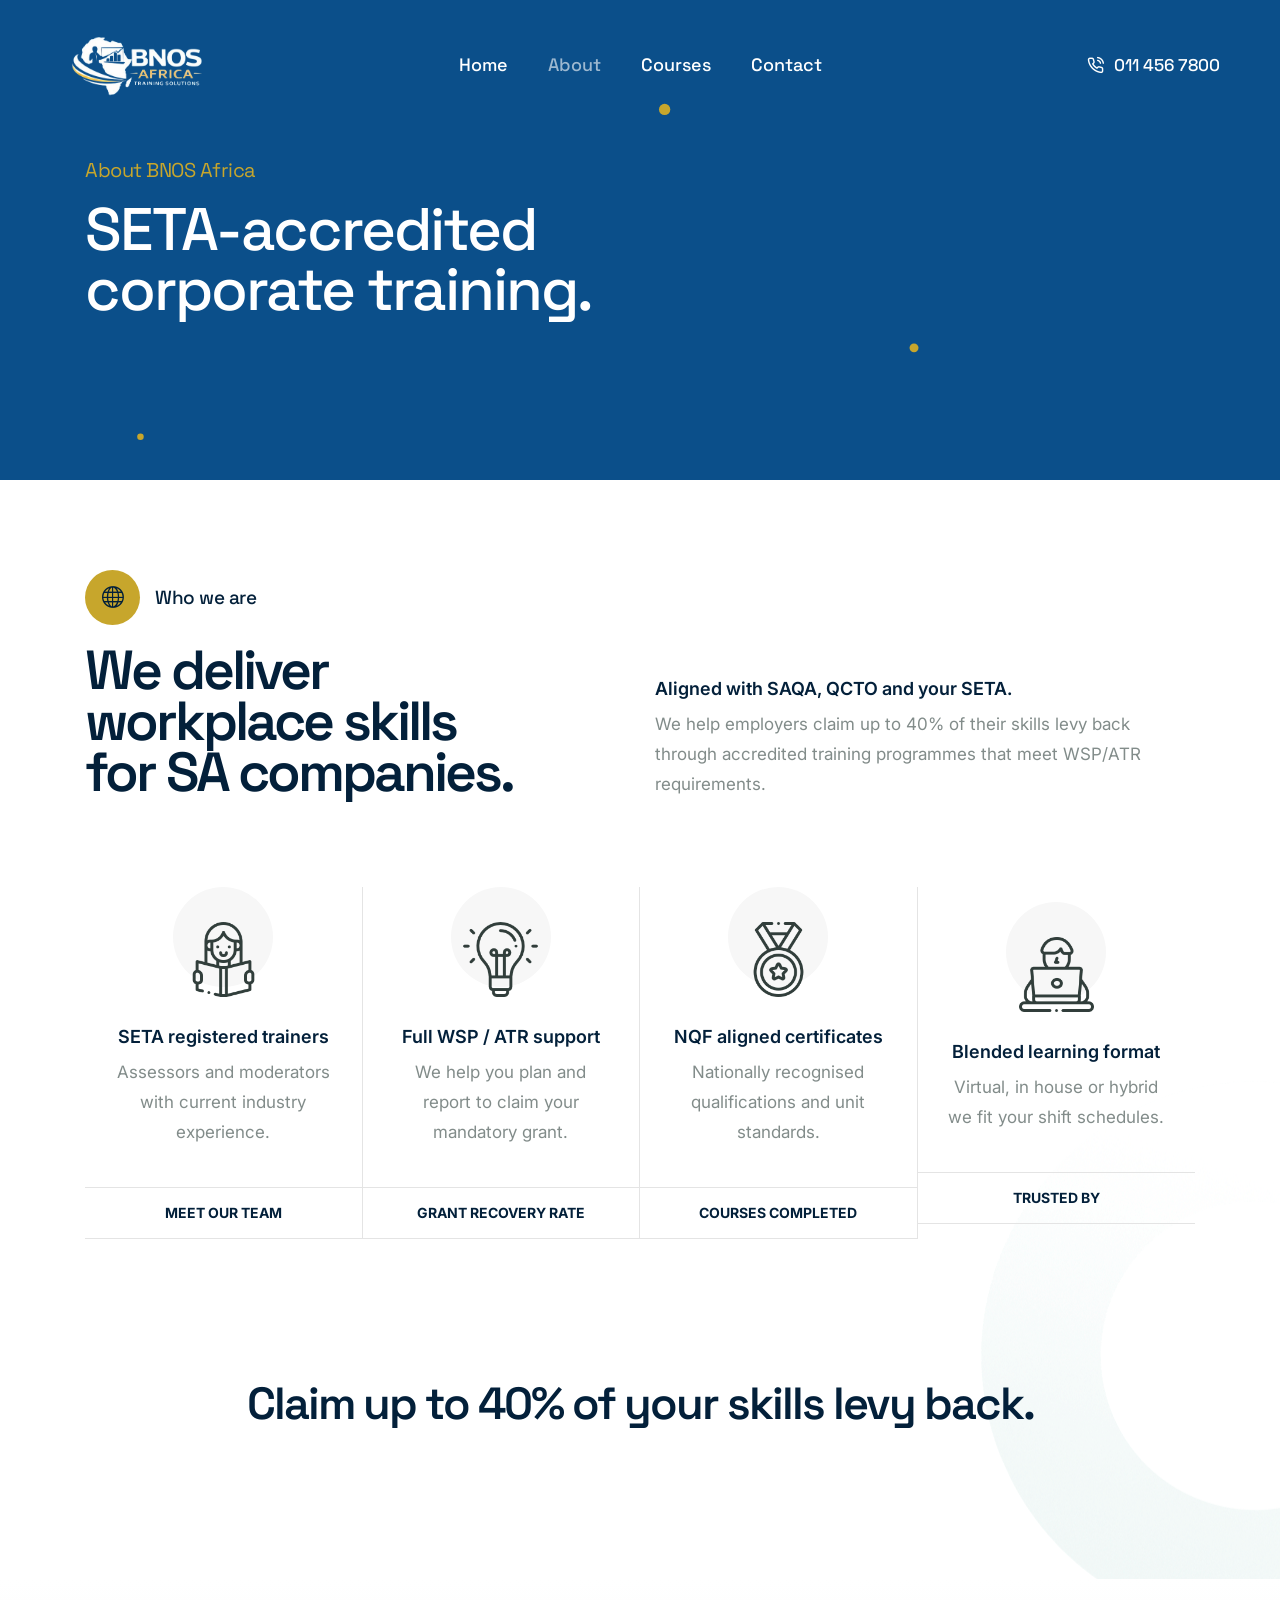
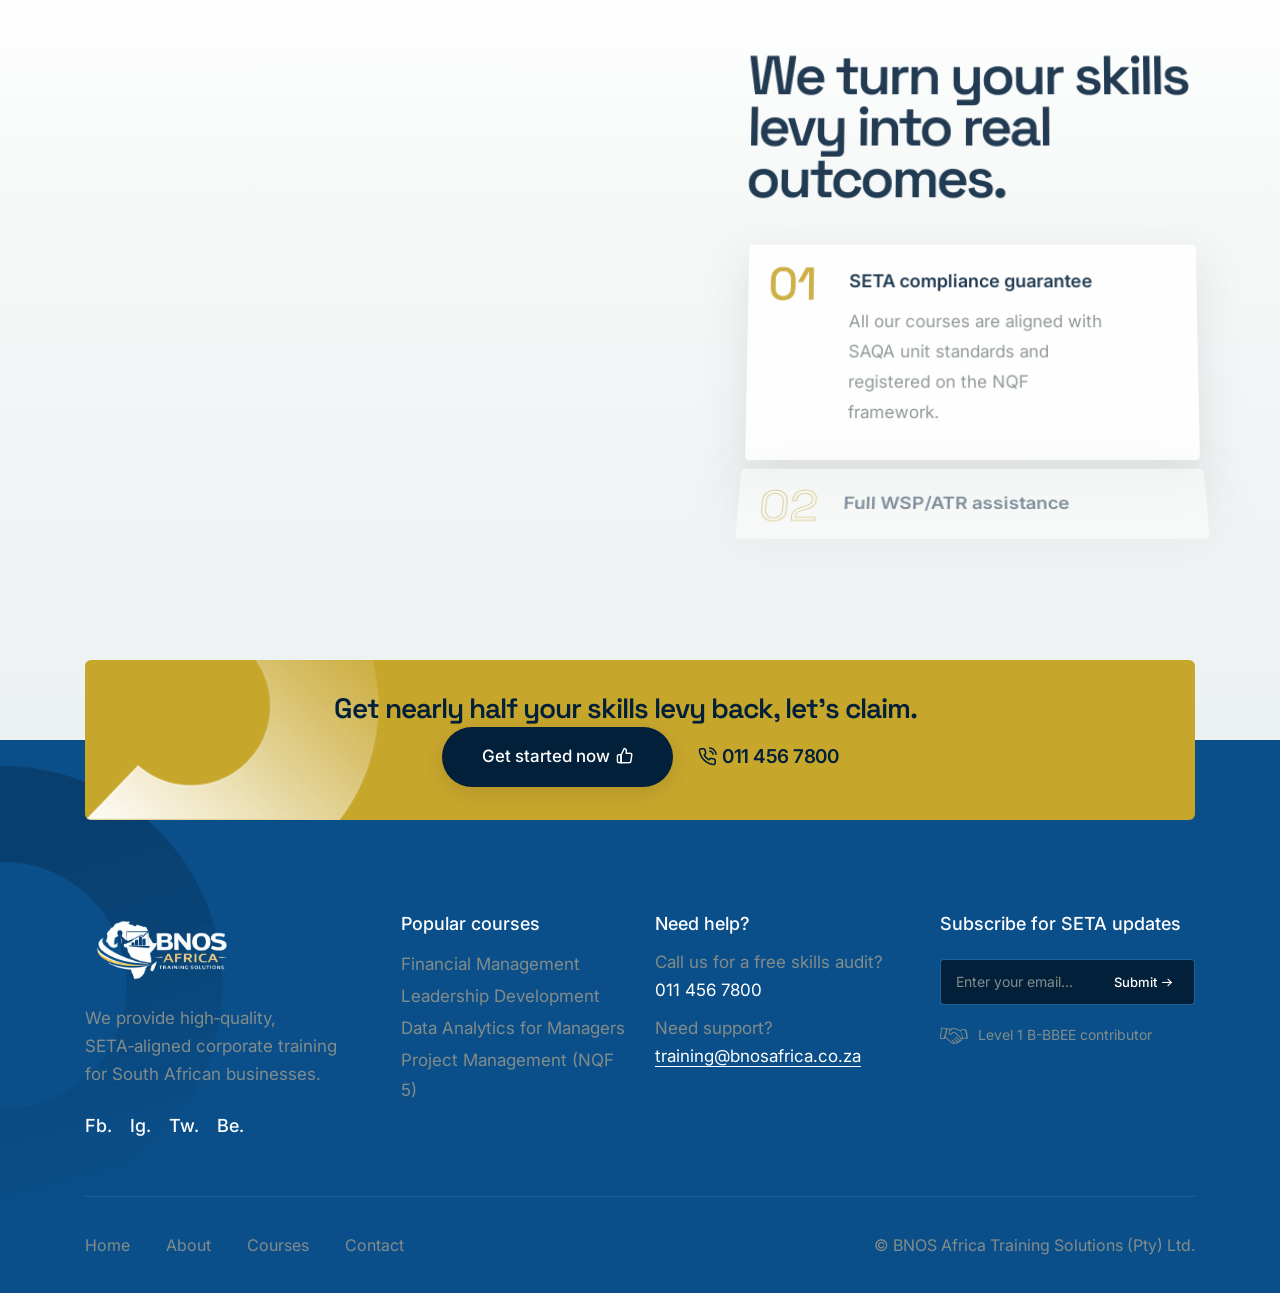
==== commit 9259c6a9: "Update links in about.html to use placeholder '#' for team and testimonial sections" ====
--- a/about.html
+++ b/about.html
@@ -143,7 +143,7 @@
                 <div class="d-flex flex-column overflow-hidden w-100 justify-content-center position-relative">
                     <div class="fs-14 fw-700 text-uppercase text-dark-gray border-top border-bottom border-color-transparent-dark-very-light pt-10px pb-10px "><span class="text-down d-block">Meet our team</span></div>
                     <div class="btn-hover d-flex align-items-center justify-content-center bg-dark-gray">
-                        <a href="demo-elearning-instructors.html" class="inner-link btn btn-link btn-hover-animation-switch btn-extra-large text-white">
+                        <a href="#" class="inner-link btn btn-link btn-hover-animation-switch btn-extra-large text-white">
                             <span>
                                 <span class="btn-text">Meet our team</span>
                                 <span class="btn-icon"><i class="feather icon-feather-arrow-right"></i></span>
@@ -167,7 +167,7 @@
                 <div class="d-flex flex-column overflow-hidden w-100 justify-content-center position-relative">
                     <div class="fs-14 fw-700 text-uppercase text-dark-gray border-top border-bottom border-color-transparent-dark-very-light pt-10px pb-10px "><span class="text-down d-block">Grant recovery rate</span></div>
                     <div class="btn-hover d-flex align-items-center justify-content-center bg-dark-gray">
-                        <a href="demo-elearning-testimonial.html" class="inner-link btn btn-link btn-hover-animation-switch btn-extra-large text-white">
+                        <a href="#" class="inner-link btn btn-link btn-hover-animation-switch btn-extra-large text-white">
                             <span>
                                 <span class="btn-text">Client stories</span>
                                 <span class="btn-icon"><i class="feather icon-feather-arrow-right"></i></span>
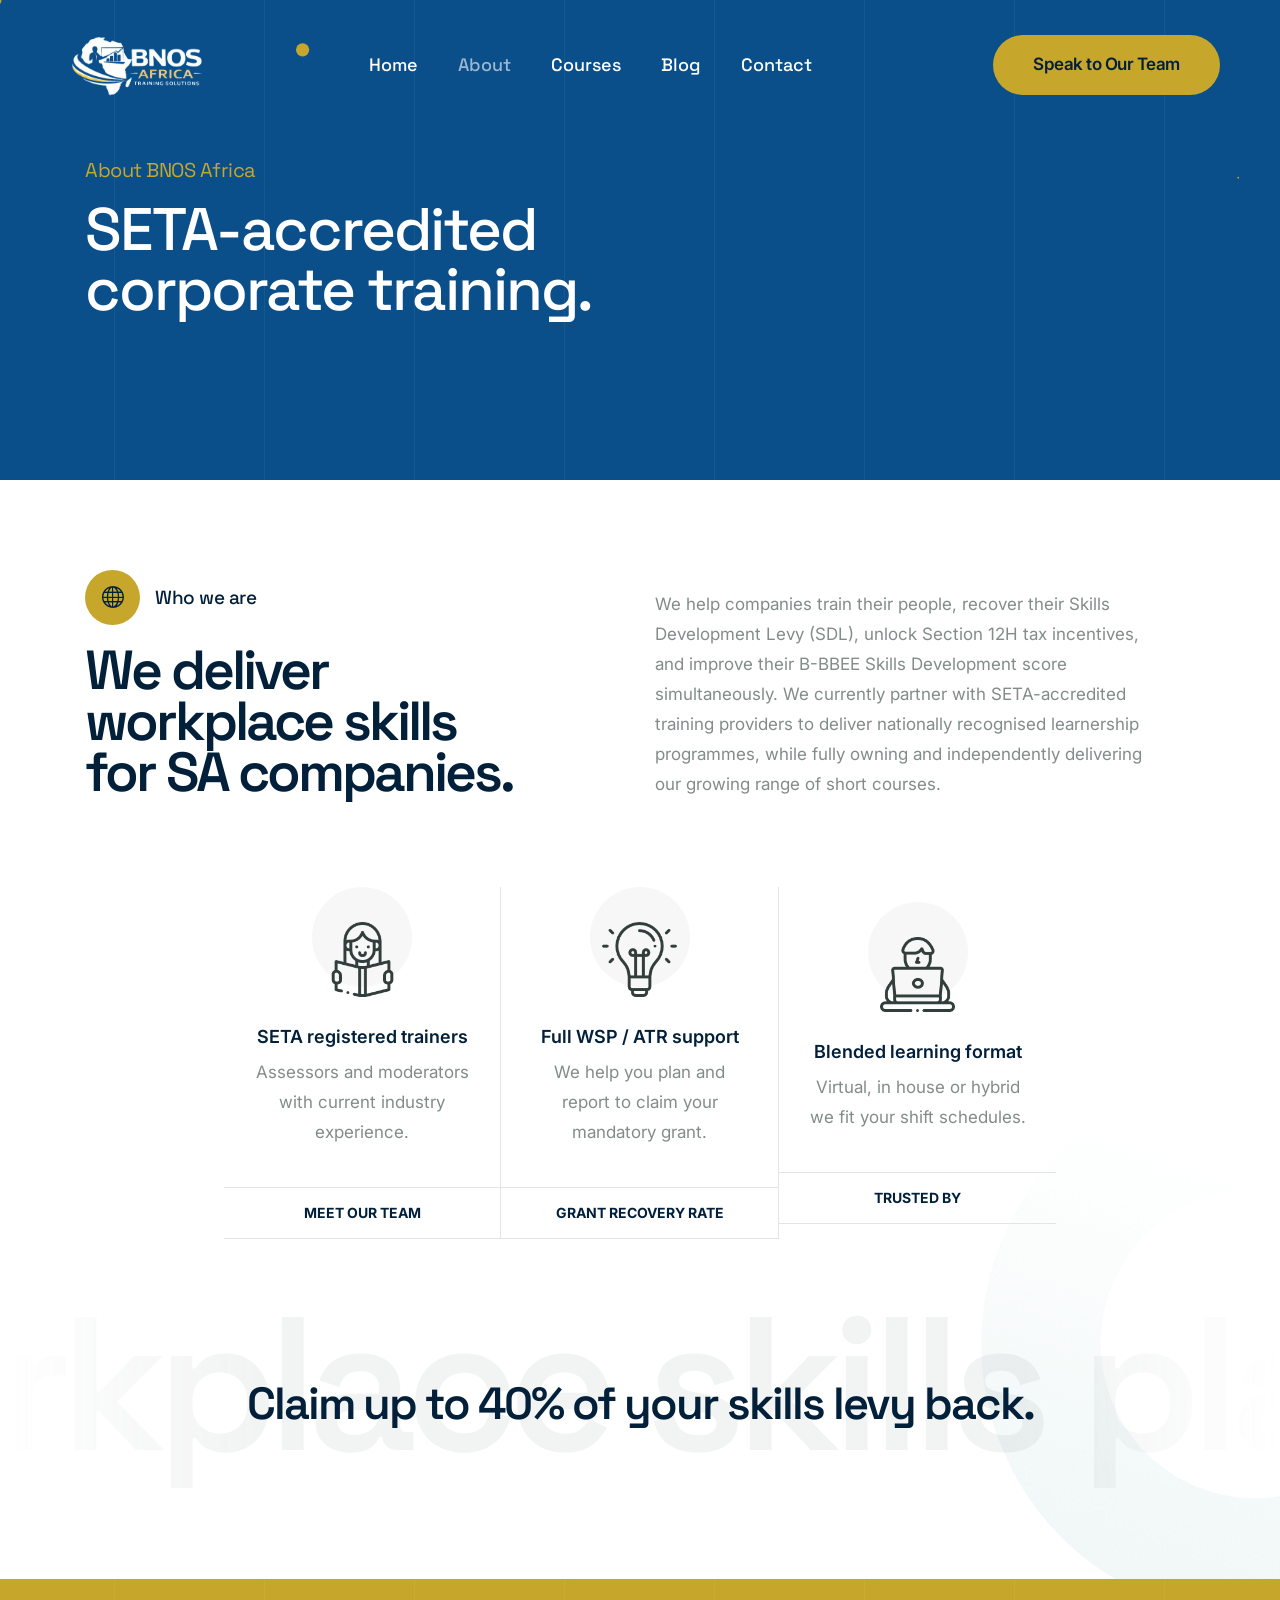
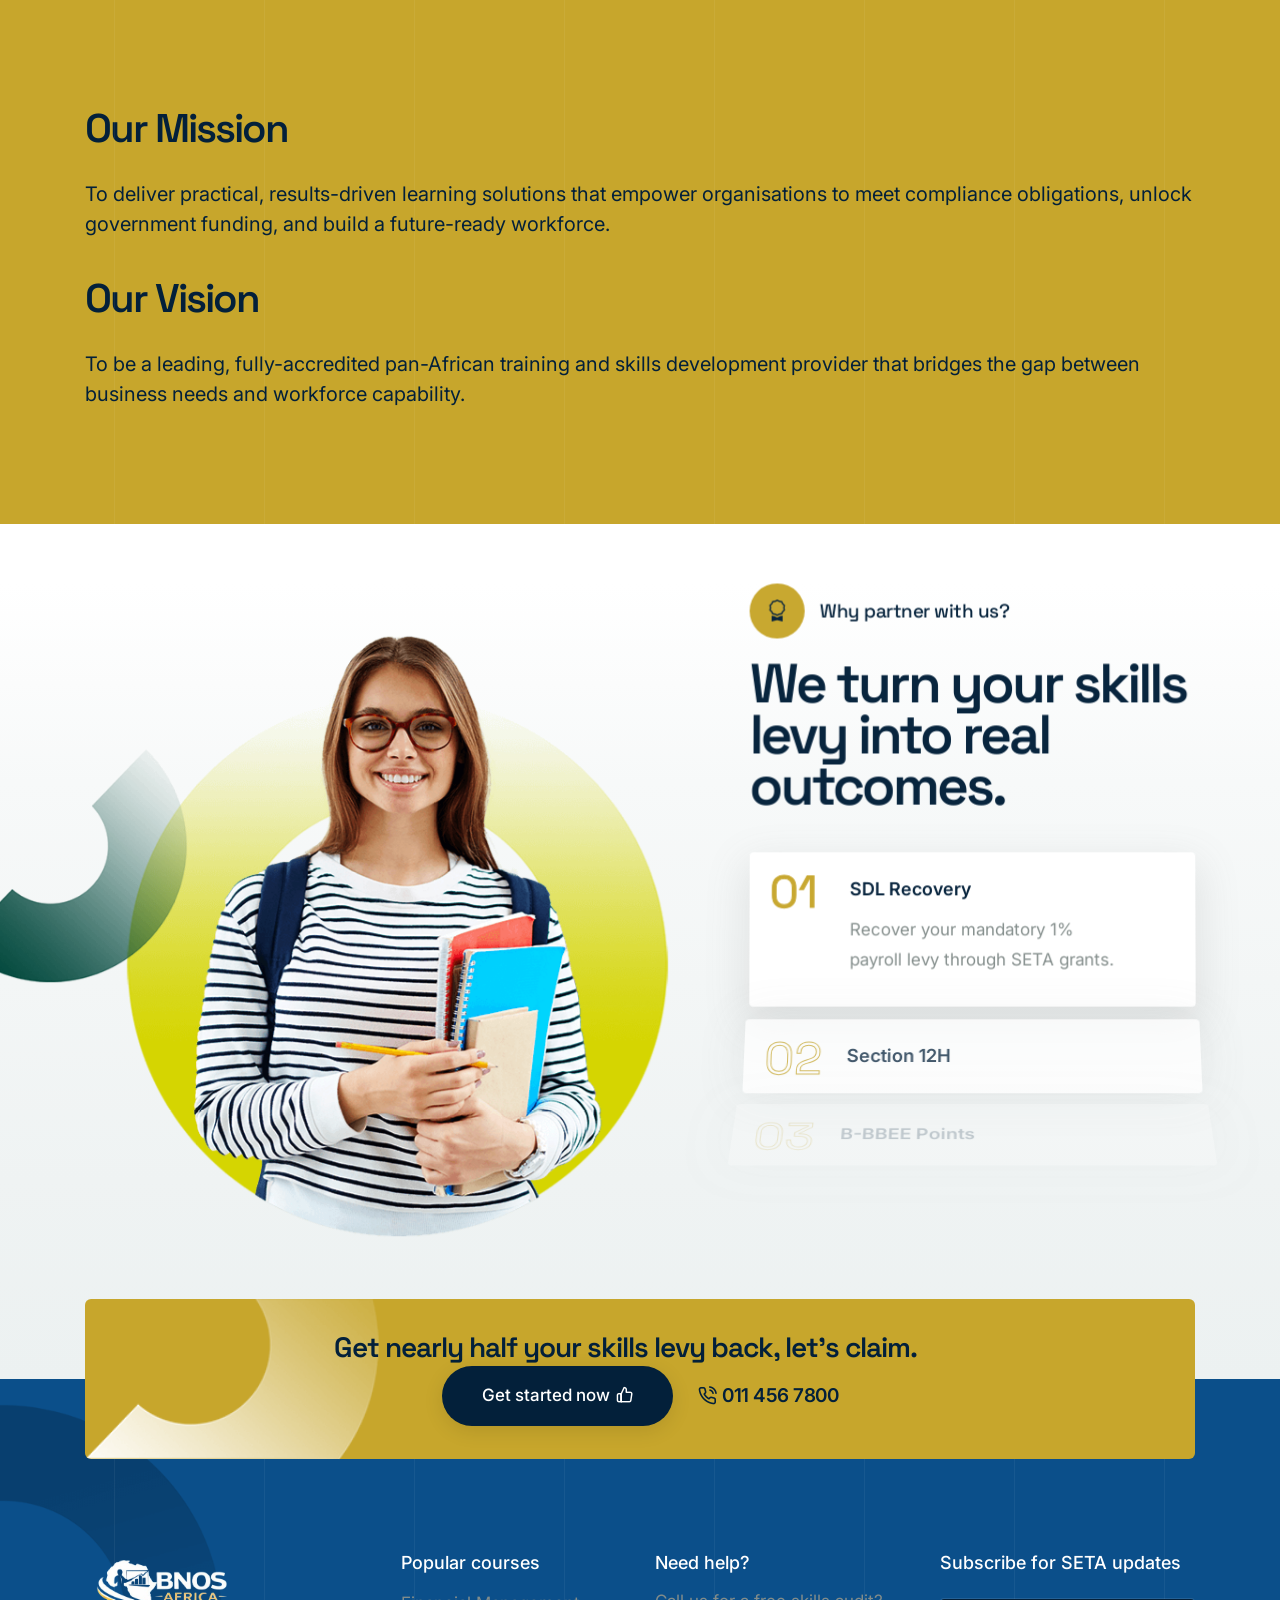
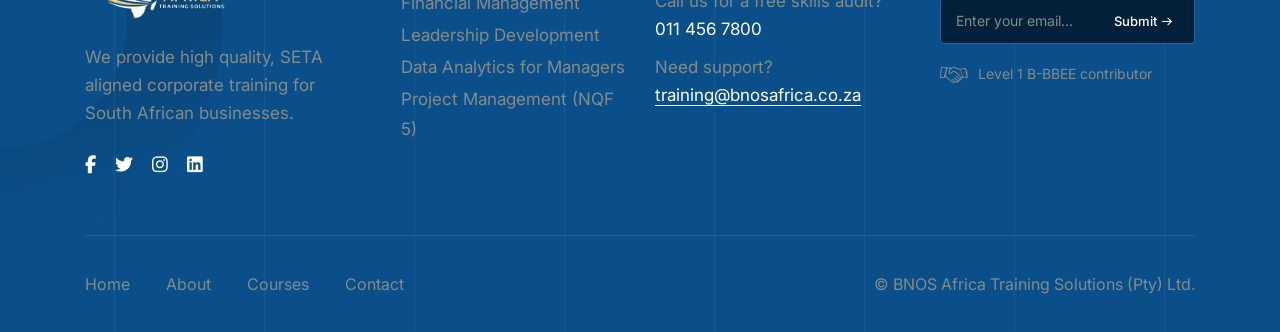
==== commit 19ba9ce0: "Update blog links in ogindex.html to point to new blog structure" ====
--- a/about.html
+++ b/about.html
@@ -1,573 +1,614 @@
 <!doctype html>
 <html class="no-js" lang="en">
-    <head>
-        <title>About - BNOS Africa Training solutions</title>
-        <meta charset="utf-8">
-        <meta http-equiv="X-UA-Compatible" content="IE=edge" />
-        <meta name="author" content="ThemeZaa">
-        <meta name="viewport" content="width=device-width,initial-scale=1.0" />
-        <meta name="description" content="BNOS Africa Training solutions">
-        <!-- favicon icon -->
-        <link rel="shortcut icon" href="images/img5-2-Photoroom.png" type="image/x-icon" />
-        <link rel="apple-touch-icon" href="images/img5-2-Photoroom.png">
-        <link rel="apple-touch-icon" sizes="72x72" href="images/img5-2-Photoroom.png">
-        <link rel="apple-touch-icon" sizes="114x114" href="images/img5-2-Photoroom.png">
-        <!-- google fonts preconnect -->
-        <link rel="preconnect" href="https://fonts.googleapis.com" crossorigin>
-        <link rel="preconnect" href="https://fonts.gstatic.com" crossorigin>
-        <!-- style sheets and font icons -->
-        <link rel="stylesheet" href="css/vendors.min.css"/>
-        <link rel="stylesheet" href="css/icon.min.css"/>
-        <link rel="stylesheet" href="css/style.css"/>
-        <link rel="stylesheet" href="css/responsive.css"/>
-        <link rel="stylesheet" href="demos/elearning/elearning.css" />
-    </head>
-    <body data-mobile-nav-trigger-alignment="right" data-mobile-nav-style="modern" data-mobile-nav-bg-color="#313e3b">  
-        <!-- start header -->
-        <header> 
-            <!-- start navigation -->
-            <nav class="navbar navbar-expand-lg header-transparent bg-transparent header-reverse" data-header-hover="light">
-                <div class="container-fluid">
-                    <div class="col-auto col-lg-2 me-lg-0 me-auto">
-                        <a class="navbar-brand" href="index.html">
-                            <img src="images/img5-2-Photoroom.png" data-at2x="images/img5-2-Photoroom.png" alt="" class="default-logo">
-                            <img src="images/img5-Photoroom.png" data-at2x="images/img5-Photoroom.png" alt="" class="alt-logo">
-                            <img src="images/img5-Photoroom.png" data-at2x="images/img5-Photoroom.png" alt="" class="mobile-logo">
-                        </a>
-                    </div>
-                    <div class="col-auto menu-order position-static">
-                        <button class="navbar-toggler float-start" type="button" data-bs-toggle="collapse" data-bs-target="#navbarNav" aria-controls="navbarNav" aria-label="Toggle navigation">
-                            <span class="navbar-toggler-line"></span>
-                            <span class="navbar-toggler-line"></span>
-                            <span class="navbar-toggler-line"></span>
-                            <span class="navbar-toggler-line"></span>
-                        </button>
-                        <div class="collapse navbar-collapse" id="navbarNav"> 
-                            <ul class="navbar-nav alt-font"> 
-                                <li class="nav-item"><a href="index.html" class="nav-link">Home</a></li>
-                                <li class="nav-item"><a href="about.html" class="nav-link">About</a></li>
-                                <li class="nav-item dropdown dropdown-with-icon">
-                                    <a href="courses.html" class="nav-link">Courses</a>
-                                    <i class="fa-solid fa-angle-down dropdown-toggle" id="navbarDropdownMenuLink" role="button" data-bs-toggle="dropdown" aria-expanded="false"></i>
-                                    <ul class="dropdown-menu" aria-labelledby="navbarDropdownMenuLink">
-                                        <li>
-                                            <a href="courses-details.html"><i class="bi bi-laptop"></i>
-                                                <div class="submenu-icon-content">
-                                                    <span>Finance</span>
-                                                    <p>Develop professional finance skills</p>
-                                                </div>
-                                            </a>
-                                        </li>
-                                        <li>
-                                            <a href="courses-details.html"><i class="bi bi-briefcase"></i>
-                                                <div class="submenu-icon-content">
-                                                    <span>Business</span>
-                                                    <p>Advance your business</p>
-                                                </div>
-                                            </a>
-                                        </li>
-                                        <li>
-                                            <a href="courses-details.html"><i class="bi bi-megaphone"></i>
-                                                <div class="submenu-icon-content">
-                                                    <span>Marketing</span>
-                                                    <p>New age marketing skills</p>
-                                                </div>
-                                            </a>
-                                        </li>
-                                    </ul>
-                                </li>
-                                <li class="nav-item"><a href="contact.html" class="nav-link">Contact</a></li>
-                            </ul>
-                        </div>
-                    </div>
-                    <div class="col-auto col-lg-2 text-end d-none d-sm-flex">
-                        <div class="header-icon">
-                            <div><div class="alt-font fw-500 lg-fs-15"><a href="tel:0114567800" class="widget-text text-white-hover"><i class="feather icon-feather-phone-call me-10px lg-me-5px"></i>011 456 7800</a></div></div>
-                        </div>  
-                    </div>
-                </div>
-            </nav>
-            <!-- end navigation -->
-        </header>
-        <!-- end header --> 
-        <!-- start page title -->
-        <section class="ipad-top-space-margin bg-blue cover-background page-title-big-typography">
-    <div class="background-position-center-top h-100 w-100 position-absolute left-0px top-0" style="background-image: url('images/vertical-line-bg-small.svg')"></div>
-    <div id="particles-style-01" class="h-100 position-absolute left-0px top-0 w-100" data-particle="true" data-particle-options='{"particles": {"number": {"value": 8,"density": {"enable": true,"value_area": 2000}},"color": {"value": ["#C7A62C", "#C7A62C", "#C7A62C", "#C7A62C", "#C7A62C"]},"shape": {"type": "circle","stroke":{"width":0,"color":"#000000"}},"opacity": {"value": 1,"random": false,"anim": {"enable": false,"speed": 1,"sync": false}},"size": {"value": 8,"random": true,"anim": {"enable": false,"sync": true}},"line_linked":{"enable":false,"distance":0,"color":"#ffffff","opacity":1,"width":1},"move": {"enable": true,"speed":1,"direction": "right","random": false,"straight": false}},"interactivity": {"detect_on": "canvas","events": {"onhover": {"enable": false,"mode": "repulse"},"onclick": {"enable": false,"mode": "push"},"resize": true}},"retina_detect": false}'></div>
-    <div class="container">
-        <div class="row align-items-center extra-small-screen">
-            <div class="col-xl-6 col-lg-7 col-md-8 col-sm-9 position-relative page-title-extra-small" data-anime='{ "el": "childs", "translateY": [-15, 0], "perspective": [1200,1200], "scale": [1.1, 1], "rotateX": [50, 0], "opacity": [0,1], "duration": 800, "delay": 200, "staggervalue": 300, "easing": "easeOutQuad" }'>
-                <h1 class="mb-20px alt-font text-yellow">About BNOS Africa</h1>
-                <h2 class="fw-500 m-0 ls-minus-2px text-white alt-font">SETA‑accredited corporate training.</h2>
-            </div>
-        </div>
-    </div>
-</section>
-<!-- end page title -->
-<!-- start section -->
-<section class="position-relative z-index-1 background-position-left-top background-no-repeat overflow-hidden">
-    <div class="position-absolute right-0px bottom-minus-90px z-index-minus-1 d-none d-md-inline-block" data-bottom-top="transform: translateY(-50px)" data-top-bottom="transform: translateY(50px)">
-        <img src="images/demo-elearning-04.png" alt="">
-    </div>
-    <div class="container">
-        <div class="row align-items-end justify-content-center mb-8 xs-mb-12">                    
-            <div class="col-xl-5 col-lg-6 col-md-10 position-relative md-mb-20px text-center text-lg-start" data-anime='{ "el": "childs", "translateY": [30, 0], "opacity": [0,1], "duration": 600, "delay":0, "staggervalue": 300, "easing": "easeOutQuad" }'>
-                <div class="icon-with-text-style-08 mb-20px d-inline-block">
-                    <div class="feature-box feature-box-left-icon-middle">
-                        <div class="feature-box-icon feature-box-icon-rounded w-55px h-55px rounded-circle bg-yellow me-15px">
-                            <i class="bi bi-globe d-inline-block icon-extra-medium text-dark-gray"></i>
-                        </div>
-                        <div class="feature-box-content last-paragraph-no-margin">
-                            <span class="d-inline-block alt-font fs-19 fw-500 ls-minus-05px text-dark-gray">Who we are</span>
-                        </div>
-                    </div>
-                </div>
-                <h2 class="alt-font text-dark-gray fw-600 ls-minus-3px mb-0">We deliver workplace skills for SA companies.</h2>
-            </div>
-            <div class="col-xl-6 col-lg-6 col-md-10 offset-xl-1 text-center text-lg-start last-paragraph-no-margin" data-anime='{ "el": "childs", "translateY": [30, 0], "opacity": [0,1], "duration": 600, "delay":0, "staggervalue": 300, "easing": "easeOutQuad" }'>
-                <span class="fw-600 mb-5px text-dark-gray d-block fs-18">Aligned with SAQA, QCTO and your SETA.</span>
-                <p class="w-85 xl-w-95 lg-w-100">We help employers claim up to 40% of their skills levy back through accredited training programmes that meet WSP/ATR requirements.</p>
-            </div>
-        </div>
-        <div class="row g-0 row-cols-1 row-cols-lg-4 row-cols-sm-2 g-0 align-items-center mb-3" data-anime='{ "el": "childs", "translateX": [-15, 0], "opacity": [0,1], "duration": 600, "delay":0, "staggervalue": 300, "easing": "easeOutQuad" }'>
-            <!-- start features box item -->
-            <div class="col services-box-style-07 text-center last-paragraph-no-margin border-end border-color-transparent-dark-very-light md-mb-50px xs-border-end-0">
-                <div class="pe-50px ps-50px pb-40px xl-ps-30px xl-pe-30px">
-                    <div class="position-relative ms-auto me-auto mb-25px">
-                        <img src="images/demo-elearning-about-icon-01.png" class="h-75px position-relative z-index-1 mt-35px" alt="">
-                        <div class="h-100px w-100px rounded-circle bg-very-light-gray position-absolute top-0 start-50 translate-middle-x"></div>
-                    </div>
-                    <span class="fs-18 fw-600 text-dark-gray d-block mb-5px">SETA registered trainers</span>
-                    <p class="lh-30">Assessors and moderators with current industry experience.</p>
-                </div>
-                <div class="d-flex flex-column overflow-hidden w-100 justify-content-center position-relative">
-                    <div class="fs-14 fw-700 text-uppercase text-dark-gray border-top border-bottom border-color-transparent-dark-very-light pt-10px pb-10px "><span class="text-down d-block">Meet our team</span></div>
-                    <div class="btn-hover d-flex align-items-center justify-content-center bg-dark-gray">
-                        <a href="#" class="inner-link btn btn-link btn-hover-animation-switch btn-extra-large text-white">
-                            <span>
-                                <span class="btn-text">Meet our team</span>
-                                <span class="btn-icon"><i class="feather icon-feather-arrow-right"></i></span>
-                                <span class="btn-icon"><i class="feather icon-feather-arrow-right"></i></span>
-                            </span> 
-                        </a>
-                    </div>
-                </div>
-            </div>
-            <!-- end features box item -->
-            <!-- start features box item -->
-            <div class="col services-box-style-07 text-center last-paragraph-no-margin border-end border-color-transparent-dark-very-light md-mb-50px md-border-end-0">
-                <div class="pe-50px ps-50px pb-40px xl-ps-30px xl-pe-30px">
-                    <div class="position-relative ms-auto me-auto mb-25px">
-                        <img src="images/demo-elearning-about-icon-02.png" class="h-75px position-relative z-index-1 mt-35px" alt="">
-                        <div class="h-100px w-100px rounded-circle bg-very-light-gray position-absolute top-0 start-50 translate-middle-x"></div>
-                    </div>
-                    <span class="fs-18 fw-600 text-dark-gray d-block mb-5px">Full WSP / ATR support</span>
-                    <p class="lh-30">We help you plan and report to claim your mandatory grant.</p>
-                </div>
-                <div class="d-flex flex-column overflow-hidden w-100 justify-content-center position-relative">
-                    <div class="fs-14 fw-700 text-uppercase text-dark-gray border-top border-bottom border-color-transparent-dark-very-light pt-10px pb-10px "><span class="text-down d-block">Grant recovery rate</span></div>
-                    <div class="btn-hover d-flex align-items-center justify-content-center bg-dark-gray">
-                        <a href="#" class="inner-link btn btn-link btn-hover-animation-switch btn-extra-large text-white">
-                            <span>
-                                <span class="btn-text">Client stories</span>
-                                <span class="btn-icon"><i class="feather icon-feather-arrow-right"></i></span>
-                                <span class="btn-icon"><i class="feather icon-feather-arrow-right"></i></span>
-                            </span> 
-                        </a>
-                    </div>
-                </div>
-            </div>
-            <!-- end features box item -->
-            <!-- start features box item -->
-            <div class="col services-box-style-07 text-center last-paragraph-no-margin border-end border-color-transparent-dark-very-light xs-mb-50px xs-border-end-0">
-                <div class="pe-50px ps-50px pb-40px xl-ps-30px xl-pe-30px">
-                    <div class="position-relative ms-auto me-auto mb-25px">
-                        <img src="images/demo-elearning-about-icon-03.png" class="h-75px position-relative z-index-1 mt-35px" alt="">
-                        <div class="h-100px w-100px rounded-circle bg-very-light-gray position-absolute top-0 start-50 translate-middle-x"></div>
-                    </div>
-                    <span class="fs-18 fw-600 text-dark-gray d-block mb-5px">NQF aligned certificates</span>
-                    <p class="lh-30">Nationally recognised qualifications and unit standards.</p>
-                </div>
-                <div class="d-flex flex-column overflow-hidden w-100 justify-content-center position-relative">
-                    <div class="fs-14 fw-700 text-uppercase text-dark-gray border-top border-bottom border-color-transparent-dark-very-light pt-10px pb-10px "><span class="text-down d-block">Courses completed</span></div>
-                    <div class="btn-hover d-flex align-items-center justify-content-center bg-dark-gray">
-                        <a href="courses.html" class="inner-link btn btn-link btn-hover-animation-switch btn-extra-large text-white">
-                            <span>
-                                <span class="btn-text">Browse courses</span>
-                                <span class="btn-icon"><i class="feather icon-feather-arrow-right"></i></span>
-                                <span class="btn-icon"><i class="feather icon-feather-arrow-right"></i></span>
-                            </span> 
-                        </a>
-                    </div>
-                </div>
-            </div>
-            <!-- end features box item -->
-            <!-- start features box item -->
-            <div class="col services-box-style-07 text-center last-paragraph-no-margin">
-                <div class="pe-50px ps-50px pb-40px xl-ps-30px xl-pe-30px">
-                    <div class="position-relative ms-auto me-auto mb-25px">
-                        <img src="images/demo-elearning-about-icon-04.png" class="h-75px position-relative z-index-1 mt-35px" alt="">
-                        <div class="h-100px w-100px rounded-circle bg-very-light-gray position-absolute top-0 start-50 translate-middle-x"></div>
-                    </div>
-                    <span class="fs-18 fw-600 text-dark-gray d-block mb-5px">Blended learning format</span>
-                    <p class="lh-30">Virtual, in house or hybrid we fit your shift schedules.</p>
-                </div>
-                <div class="d-flex flex-column overflow-hidden w-100 justify-content-center position-relative">
-                    <div class="fs-14 fw-700 text-uppercase text-dark-gray border-top border-bottom border-color-transparent-dark-very-light pt-10px pb-10px "><span class="text-down d-block">Trusted by</span></div>
-                    <div class="btn-hover d-flex align-items-center justify-content-center bg-dark-gray">
-                        <a href="courses.html" class="inner-link btn btn-link btn-hover-animation-switch btn-extra-large text-white">
-                            <span>
-                                <span class="btn-text">View offerings</span>
-                                <span class="btn-icon"><i class="feather icon-feather-arrow-right"></i></span>
-                                <span class="btn-icon"><i class="feather icon-feather-arrow-right"></i></span>
-                            </span> 
-                        </a>
-                    </div>
-                </div>
-            </div>
-            <!-- end features box item -->
-        </div>
-    </div>
-    <div class="container-fluid">
-        <div class="row position-relative mt-40px xs-mt-20px">
-            <div class="col swiper swiper-width-auto feather-shadow text-center" data-slider-options='{ "slidesPerView": "auto", "spaceBetween":80, "centeredSlides": true, "speed": 30000, "loop": true, "pagination": { "el": ".slider-four-slide-pagination-2", "clickable": false }, "allowTouchMove": false, "autoplay": { "delay":0, "disableOnInteraction": false }, "navigation": { "nextEl": ".slider-four-slide-next-2", "prevEl": ".slider-four-slide-prev-2" }, "keyboard": { "enabled": true, "onlyInViewport": true }, "effect": "slide" }'>
-                <div class="swiper-wrapper marquee-slide">
-                    <!-- start slider item -->
-                    <div class="swiper-slide">
-                        <div class="fs-190 ls-minus-10px pt-10px pb-10px alt-font fw-600 opacity-1">skills development grants</div>
-                    </div>
-                    <!-- end slider item -->
-                    <!-- start slider item -->
-                    <div class="swiper-slide">
-                        <div class="fs-190 ls-minus-10px pt-10px pb-10px alt-font fw-600 opacity-1">workplace skills plans</div>
-                    </div>
-                    <!-- end slider item -->
-                    <!-- start slider item -->
-                    <div class="swiper-slide">
-                        <div class="fs-190 ls-minus-10px pt-10px pb-10px alt-font fw-600 opacity-1">SETA accredited training</div>
-                    </div>
-                    <!-- end slider item -->
-                </div> 
-            </div>  
-            <div class="col-12 position-absolute top-0 h-100 d-flex justify-content-center align-items-center left-0px z-index-1 text-center">
-                <h4 class="alt-font text-dark-gray fs-45 fw-600 ls-minus-2px xs-ls-minus-1px mb-0 mt-40px xs-mt-15px">Claim up to 40% of your skills levy back.</h4>
-            </div>
-        </div>
-    </div>
-</section>
-<!-- end section -->
-<!-- start section -->
-<section class="bg-gradient-tranquil-white pt-0 position-relative align-items-center">
-    <div class="container">
-        <div class="row justify-content-center align-items-center">
-            <div class="col-xl-7 col-lg-6 text-center" data-anime='{ "el": "childs", "opacity": [0,1], "duration": 600, "delay": 100, "staggervalue": 300, "easing": "easeOutQuad" }'>
-                <div class="position-relative md-mb-50px xs-mb-30px pe-50px outside-box-left-10 md-outside-box-left-0 lg-pe-0 atropos" data-atropos>
-                    <div class="atropos-scale">
-                        <div class="atropos-rotate">
-                            <div class="atropos-inner text-center w-100 overflow-visible">
-                                <div data-atropos-offset="-1" class="position-absolute left-0px">
-                                    <img src="images/demo-elearning-about-01.png" alt="">
-                                </div>
-                                <img data-atropos-offset="1" class="position-relative z-index-9" src="images/demo-elearning-06.png" alt="">
-                            </div> 
-                        </div>
-                    </div>
-                </div>
-            </div>
-            <div class="col-xl-5 col-lg-6 position-relative z-index-1">
-                <div class="icon-with-text-style-08 mb-20px" data-anime='{ "el": "childs", "translateY": [-30, 0], "perspective": [1200,1200], "scale": [1.1, 1], "rotateX": [50, 0], "opacity": [0,1], "duration": 800, "delay": 200, "staggervalue": 300, "easing": "easeOutQuad" }'>
-                    <div class="feature-box feature-box-left-icon-middle">
-                        <div class="feature-box-icon feature-box-icon-rounded w-55px h-55px rounded-circle bg-yellow me-15px">
-                            <i class="bi bi-award d-inline-block icon-extra-medium text-dark-gray"></i> 
-                        </div>
-                        <div class="feature-box-content last-paragraph-no-margin">
-                            <span class="d-inline-block alt-font fs-19 fw-500 ls-minus-05px text-dark-gray">Why partner with us?</span>
-                        </div>
-                    </div>
-                </div>
-                <h2 class="alt-font text-dark-gray fw-600 ls-minus-3px mb-40px sm-mb-30px" data-anime='{ "translateY": [-30, 0], "perspective": [1200,1200], "scale": [1.1, 1], "rotateX": [50, 0], "opacity": [0,1], "duration": 800, "delay": 200, "staggervalue": 300, "easing": "easeOutQuad" }'>We turn your skills levy into real outcomes.</h2>
-                <div class="accordion accordion-style-05" id="accordion-style-05" data-anime='{ "el": "childs", "translateY": [-30, 0], "perspective": [1200,1200], "scale": [1.1, 1], "rotateX": [50, 0], "opacity": [0,1], "duration": 800, "delay": 200, "staggervalue": 300, "easing": "easeOutQuad" }'>
-                    <!-- start accordion item -->
-                    <div class="accordion-item bg-white active-accordion">
-                        <h3 class="number alt-font mb-0 text-base-color fw-400 text-outline text-outline-color-base-color">01</h3>
-                        <div class="accordion-header">
-                            <a href="#" data-bs-toggle="collapse" data-bs-target="#accordion-style-05-01" aria-expanded="true" data-bs-parent="#accordion-style-05">
-                                <div class="accordion-title fs-18 position-relative pe-0 text-dark-gray fw-600 mb-0">SETA compliance guarantee</div>
-                            </a>
-                        </div>
-                        <div id="accordion-style-05-01" class="accordion-collapse collapse show" data-bs-parent="#accordion-style-05">
-                            <div class="accordion-body last-paragraph-no-margin">
-                                <p>All our courses are aligned with SAQA unit standards and registered on the NQF framework.</p>
-                            </div>
-                        </div>
-                    </div>
-                    <!-- end accordion item -->
-                    <!-- start accordion item -->
-                    <div class="accordion-item bg-white">
-                        <h3 class="number alt-font mb-0 text-base-color fw-400 text-outline text-outline-color-base-color">02</h3>
-                        <div class="accordion-header">
-                            <a href="#" data-bs-toggle="collapse" data-bs-target="#accordion-style-05-02" aria-expanded="false" data-bs-parent="#accordion-style-05">
-                                <div class="accordion-title fs-18 position-relative pe-0 text-dark-gray fw-600 mb-0">Full WSP/ATR assistance</div>
-                            </a>
-                        </div>
-                        <div id="accordion-style-05-02" class="accordion-collapse collapse" data-bs-parent="#accordion-style-05">
-                            <div class="accordion-body last-paragraph-no-margin">
-                                <p>We help you submit your Workplace Skills Plan and Annual Training Report to your SETA.</p>
-                            </div>
-                        </div>
-                    </div>
-                    <!-- end accordion item -->
-                    <!-- start accordion item -->
-                    <div class="accordion-item bg-white">
-                        <h3 class="number alt-font mb-0 text-base-color fw-400 text-outline text-outline-color-base-color">03</h3>
-                        <div class="accordion-header">
-                            <a href="#" data-bs-toggle="collapse" data-bs-target="#accordion-style-05-03" aria-expanded="false" data-bs-parent="#accordion-style-05">
-                                <div class="accordion-title fs-18 position-relative pe-0 text-dark-gray fw-600 mb-0">Grant maximisation planning</div>
-                            </a>
-                        </div>
-                        <div id="accordion-style-05-03" class="accordion-collapse collapse" data-bs-parent="#accordion-style-05">
-                            <div class="accordion-body last-paragraph-no-margin">
-                                <p>We structure your training calendar to recover up to 40% of your skills development levy.</p>
-                            </div>
-                        </div>
-                    </div>
-                    <!-- end accordion item -->
-                </div>
-            </div>
-        </div>
-    </div>
-</section>
-<!-- end section -->
-<!-- start section -->
-
-        <!-- end section -->
-        <!-- start footer -->
-        <footer class="bg-blue position-relative">
-      <div class="position-absolute left-minus-100px top-25px">
-        <img src="images/demo-elearning-bg-05.png" alt="" class="w-80" />
-      </div>
-      <div
-        class="background-position-center-top h-100 w-100 position-absolute left-0px top-0"
-        style="
-          background-image: url(&quot;images/vertical-line-bg-small.svg&quot;);
-        "
-      ></div>
-      <div class="container overlap-section">
-        <div
-          class="row g-0 justify-content-center align-items-center text-center bg-base-color border-radius-6px ps-5 pe-5 pt-3 pb-3 mb-8 sm-p-25px background-position-left-bottom background-no-repeat contain-background position-relative"
-          style="
-            background-image: url(&quot;images/demo-elearning-bg-06.png&quot;);
-          "
-        >
-          <!-- start footer column -->
-          <div class="col-lg-auto lg-mb-20px">
-            <h6
-              class="alt-font fw-600 text-dark-gray m-0 ls-minus-1px d-inline-block me-30px lg-me-0"
-            >
-              Get nearly half your skills levy back, let's claim.
-            </h6>
-          </div>
-          <!-- end footer column -->
-          <!-- start footer column -->
-          <div class="col-auto">
-            <a
-              href="contact.html"
-              class="btn btn-extra-large btn-dark-gray btn-rounded btn-box-shadow btn-switch-text d-inline-block me-20px align-middle xs-m-0"
-            >
+
+<head>
+  <title>About - BNOS Africa Training solutions</title>
+  <meta charset="utf-8">
+  <meta http-equiv="X-UA-Compatible" content="IE=edge" />
+  <meta name="author" content="ThemeZaa">
+  <meta name="viewport" content="width=device-width,initial-scale=1.0" />
+  <meta name="description" content="BNOS Africa Training solutions">
+  <!-- favicon icon -->
+  <link rel="shortcut icon" href="images/img5-2-Photoroom.png" type="image/x-icon" />
+  <link rel="apple-touch-icon" href="images/img5-2-Photoroom.png">
+  <link rel="apple-touch-icon" sizes="72x72" href="images/img5-2-Photoroom.png">
+  <link rel="apple-touch-icon" sizes="114x114" href="images/img5-2-Photoroom.png">
+  <!-- google fonts preconnect -->
+  <link rel="preconnect" href="https://fonts.googleapis.com" crossorigin>
+  <link rel="preconnect" href="https://fonts.gstatic.com" crossorigin>
+  <!-- style sheets and font icons -->
+  <link rel="stylesheet" href="css/vendors.min.css" />
+  <link rel="stylesheet" href="css/icon.min.css" />
+  <link rel="stylesheet" href="css/style.css" />
+  <link rel="stylesheet" href="css/responsive.css" />
+  <link rel="stylesheet" href="demos/elearning/elearning.css" />
+  <style>
+    @media (max-width: 767px) {
+      .flex-mobile-cta {
+        display: flex;
+        align-items: center;
+      }
+    }
+
+    @media (min-width: 560px) {
+      .display-class {
+        display: none;
+      }
+    }
+  </style>
+</head>
+
+<body data-mobile-nav-trigger-alignment="right" data-mobile-nav-style="modern" data-mobile-nav-bg-color="#313e3b">
+  <!-- start header -->
+  <header>
+    <!-- start navigation -->
+    <nav class="navbar navbar-expand-lg header-transparent bg-transparent header-reverse" data-header-hover="light">
+      <div class="container-fluid">
+        <div class="col-auto col-lg-2 me-lg-0 me-auto">
+          <a class="navbar-brand" href="index.html">
+            <img src="images/img5-2-Photoroom.png" data-at2x="images/img5-2-Photoroom.png" alt=""
+              class="default-logo" />
+            <img src="images/img5-Photoroom.png" data-at2x="images/img5-Photoroom.png" alt="" class="alt-logo" />
+            <img src="images/img5-Photoroom.png" data-at2x="images/img5-Photoroom.png" alt="" class="mobile-logo" />
+          </a>
+        </div>
+        <div class="col-auto menu-order position-static flex-mobile-cta">
+          <div class="alt-font fw-500 lg-fs-15 xs-fs-13 overflow-hidden display-class" style="margin-inline: 20px;">
+            <a href="contact.html#contactForm"
+              class="btn btn-base-color btn-rounded btn-switch-text fw-600 d-inline-block sm-btn-medium xs-btn-small align-middle left-icon"
+              style="padding: 10px;">
               <span>
-                <span class="btn-double-text" data-text="Get started now"
-                  >Get started now</span
-                >
-                <span><i class="feather icon-feather-thumbs-up"></i></span>
+                <span class="btn-double-text ls-minus-05px" data-text="Speak to Our Team">Speak to Our Team</span>
               </span>
             </a>
-            <span
-              class="d-block d-sm-inline-block text-dark-gray fs-19 fw-600 left-icon d-inline-block align-middle xs-mt-10px ls-minus-05px"
-              ><a href="tel:+27114567800"
-                ><i class="feather icon-feather-phone-call"></i>011 456 7800</a
-              ></span
-            >
-          </div>
-          <!-- end footer column -->
-        </div>
-      </div>
-      <div
-        class="container footer-dark text-center text-sm-start position-relative"
-      >
-        <div class="row mb-5 sm-mb-7 xs-mb-30px">
-          <!-- start footer column -->
-          <div
-            class="col-lg-3 col-md-4 col-sm-6 d-flex flex-column last-paragraph-no-margin md-mb-40px xs-mb-30px"
-          >
-            <a href="index.html" class="footer-logo mb-15px d-inline-block">
-              <img
-                src="images/img5-2-Photoroom.png"
-                data-at2x="images/img5-2-Photoroom.png"
-                alt=""
-              />
-            </a>
-            <p class="lh-28">
-              We provide high‑quality, SETA‑aligned corporate training for South African businesses.
-            </p>
-            <div class="elements-social social-text-style-01 mt-9 xs-mt-15px">
-              <ul class="small-icon light fw-500">
-                <li>
-                  <a
-                    class="facebook"
-                    href="https://www.facebook.com/"
-                    target="_blank"
-                    >Fb.</a
-                  >
-                </li>
-                <li>
-                  <a
-                    class="instagram"
-                    href="http://www.instagram.com"
-                    target="_blank"
-                    >Ig.</a
-                  >
-                </li>
-                <li>
-                  <a
-                    class="twitter"
-                    href="http://www.twitter.com"
-                    target="_blank"
-                    >Tw.</a
-                  >
-                </li>
-                <li>
-                  <a
-                    class="behance"
-                    href="http://www.behance.com/"
-                    target="_blank"
-                    >Be.</a
-                  >
-                </li>
-              </ul>
-            </div>
-          </div>
-          <!-- end footer column -->
-          <!-- start footer column -->
-          <div
-            class="col-lg-3 col-md-4 col-sm-6 ps-4 last-paragraph-no-margin md-mb-40px xs-mb-30px"
-          >
-            <span class="fw-500 fs-18 d-block text-white mb-10px"
-              >Popular courses</span
-            >
-            <ul>
-              <li><a href="courses.html">Financial Management</a></li>
-              <li><a href="courses.html">Leadership Development</a></li>
-              <li><a href="courses.html">Data Analytics for Managers</a></li>
-              <li><a href="courses.html">Project Management (NQF 5)</a></li>
-            </ul>
-          </div>
-          <!-- end footer column -->
-          <!-- start footer column -->
-          <div
-            class="col-lg-3 col-md-4 col-sm-6 last-paragraph-no-margin xs-mb-30px"
-          >
-            <span class="fw-500 fs-18 d-block text-white mb-10px"
-              >Need help?</span
-            >
-            <span class="lh-26 d-block">Call us for a free skills audit?</span>
-            <span class="text-white d-block mb-10px"
-              ><a href="tel:+27114567800">011 456 7800</a></span
-            >
-            <span class="lh-26 d-block">Need support?</span>
-            <a
-              href="mailto:training@bnosafrica.co.za"
-              class="text-white text-decoration-line-bottom"
-              >training@bnosafrica.co.za</a
-            >
-          </div>
-          <!-- end footer column -->
-          <!-- start footer column -->
-          <div class="col-lg-3 col-md-12 col-sm-6 text-md-center text-lg-start">
-            <span class="fs-18 fw-500 d-block text-white mb-20px"
-              >Subscribe for SETA updates</span
-            >
-            <div
-              class="d-inline-block w-100 newsletter-style-02 position-relative mb-15px"
-            >
-              <form
-                action="email-templates/subscribe-newsletter.php"
-                method="post"
-                class="position-relative w-100"
-              >
-                <input
-                  class="input-small bg-dark-gray border-color-transparent-white-light w-100 form-control required"
-                  type="email"
-                  name="email"
-                  placeholder="Enter your email..."
-                />
-                <input type="hidden" name="redirect" value="" />
-                <button
-                  type="submit"
-                  aria-label="submit"
-                  class="btn pe-20px text-white fs-13 fw-500 lg-ps-15px lg-pe-15px submit"
-                >
-                  Submit <i class="feather icon-feather-arrow-right submit"></i>
-                </button>
-                <div
-                  class="form-results border-radius-4px pt-5px pb-5px ps-15px pe-15px fs-14 lh-22 mt-10px w-100 text-center position-absolute d-none"
-                ></div>
-              </form>
-            </div>
-            <div
-              class="d-flex align-items-center justify-content-center justify-content-md-center justify-content-sm-start justify-content-lg-start fs-14"
-            >
-              <div class="d-inline-block">
-                <i
-                  class="line-icon-Handshake me-10px align-middle icon-very-medium"
-                ></i
-                >Level 1 B-BBEE contributor
-              </div>
-            </div>
-          </div>
-          <!-- end footer column -->
-        </div>
-        <div
-          class="row align-items-center footer-bottom border-top border-color-transparent-white-light pt-30px g-0"
-        >
-          <!-- start footer menu -->
-          <div class="col-xl-7 ps-0 text-center text-xl-start lg-mb-10px">
-            <ul class="footer-navbar fs-16 lh-normal">
-              <li class="nav-item active">
-                <a href="index.html" class="nav-link ps-0">Home</a>
+          </div>
+          <button class="navbar-toggler float-start" type="button" data-bs-toggle="collapse" data-bs-target="#navbarNav"
+            aria-controls="navbarNav" aria-label="Toggle navigation">
+            <span class="navbar-toggler-line"></span>
+            <span class="navbar-toggler-line"></span>
+            <span class="navbar-toggler-line"></span>
+            <span class="navbar-toggler-line"></span>
+          </button>
+
+          <div class="collapse navbar-collapse" id="navbarNav">
+            <ul class="navbar-nav alt-font">
+              <li class="nav-item">
+                <a href="index.html" class="nav-link">Home</a>
               </li>
               <li class="nav-item">
                 <a href="about.html" class="nav-link">About</a>
               </li>
-              <li class="nav-item">
+              <li class="nav-item dropdown dropdown-with-icon">
                 <a href="courses.html" class="nav-link">Courses</a>
-              </li>
+                <i class="fa-solid fa-angle-down dropdown-toggle" id="navbarDropdownMenuLink" role="button"
+                  data-bs-toggle="dropdown" aria-expanded="false"></i>
+                <ul class="dropdown-menu" aria-labelledby="navbarDropdownMenuLink">
+                  <li>
+                    <a href="courses-details.html"><i class="bi bi-laptop"></i>
+                      <div class="submenu-icon-content">
+                        <span>Finance</span>
+                        <p>Develop professional finance skills</p>
+                      </div>
+                    </a>
+                  </li>
+                  <li>
+                    <a href="courses-details.html"><i class="bi bi-briefcase"></i>
+                      <div class="submenu-icon-content">
+                        <span>Business</span>
+                        <p>Advance your business</p>
+                      </div>
+                    </a>
+                  </li>
+                  <li>
+                    <a href="courses-details.html"><i class="bi bi-megaphone"></i>
+                      <div class="submenu-icon-content">
+                        <span>Marketing</span>
+                        <p>New age marketing skills</p>
+                      </div>
+                    </a>
+                  </li>
+                </ul>
+              </li>
+              <li class="nav-item"><a href="blog.html" class="nav-link">Blog</a></li>
               <li class="nav-item">
                 <a href="contact.html" class="nav-link">Contact</a>
               </li>
             </ul>
           </div>
-          <!-- end footer menu -->
-          <!-- start copyright -->
+        </div>
+        <div class="col-auto col-lg-3 text-end d-none d-sm-flex">
+          <div class="header-icon">
+            <div>
+              <div class="alt-font fw-500 lg-fs-15 overflow-hidden w-100">
+                <a href="contact.html#contactForm"
+                  class="w-100 btn btn-extra-large btn-base-color btn-rounded btn-switch-text fw-600 d-inline-block sm-me-10px align-middle">
+                  <span>
+                    <span class="btn-double-text ls-minus-05px" data-text="Train Your Workforce">Speak to Our
+                      Team</span>
+                  </span>
+                </a>
+              </div>
+            </div>
+          </div>
+        </div>
+      </div>
+    </nav>
+    <!-- end navigation -->
+  </header>
+  <!-- end header -->
+  <!-- start page title -->
+  <section class="ipad-top-space-margin bg-blue cover-background page-title-big-typography">
+    <div class="background-position-center-top h-100 w-100 position-absolute left-0px top-0"
+      style="background-image: url('images/vertical-line-bg-small.svg')"></div>
+    <div id="particles-style-01" class="h-100 position-absolute left-0px top-0 w-100" data-particle="true"
+      data-particle-options='{"particles": {"number": {"value": 8,"density": {"enable": true,"value_area": 2000}},"color": {"value": ["#C7A62C", "#C7A62C", "#C7A62C", "#C7A62C", "#C7A62C"]},"shape": {"type": "circle","stroke":{"width":0,"color":"#000000"}},"opacity": {"value": 1,"random": false,"anim": {"enable": false,"speed": 1,"sync": false}},"size": {"value": 8,"random": true,"anim": {"enable": false,"sync": true}},"line_linked":{"enable":false,"distance":0,"color":"#ffffff","opacity":1,"width":1},"move": {"enable": true,"speed":1,"direction": "right","random": false,"straight": false}},"interactivity": {"detect_on": "canvas","events": {"onhover": {"enable": false,"mode": "repulse"},"onclick": {"enable": false,"mode": "push"},"resize": true}},"retina_detect": false}'>
+    </div>
+    <div class="container">
+      <div class="row align-items-center extra-small-screen">
+        <div class="col-xl-6 col-lg-7 col-md-8 col-sm-9 position-relative page-title-extra-small"
+          data-anime='{ "el": "childs", "translateY": [-15, 0], "perspective": [1200,1200], "scale": [1.1, 1], "rotateX": [50, 0], "opacity": [0,1], "duration": 800, "delay": 200, "staggervalue": 300, "easing": "easeOutQuad" }'>
+          <h1 class="mb-20px alt-font text-yellow">About BNOS Africa</h1>
+          <h2 class="fw-500 m-0 ls-minus-2px text-white alt-font">SETA‑accredited corporate training.</h2>
+        </div>
+      </div>
+    </div>
+  </section>
+  <!-- end page title -->
+
+  <!-- start section -->
+  <section class="position-relative z-index-1 background-position-left-top background-no-repeat overflow-hidden">
+    <div class="position-absolute right-0px bottom-minus-90px z-index-minus-1 d-none d-md-inline-block"
+      data-bottom-top="transform: translateY(-50px)" data-top-bottom="transform: translateY(50px)">
+      <img src="images/demo-elearning-04.png" alt="">
+    </div>
+    <div class="container">
+      <div class="row align-items-end justify-content-center mb-8 xs-mb-12">
+        <div class="col-xl-5 col-lg-6 col-md-10 position-relative md-mb-20px text-center text-lg-start"
+          data-anime='{ "el": "childs", "translateY": [30, 0], "opacity": [0,1], "duration": 600, "delay":0, "staggervalue": 300, "easing": "easeOutQuad" }'>
+          <div class="icon-with-text-style-08 mb-20px d-inline-block">
+            <div class="feature-box feature-box-left-icon-middle">
+              <div class="feature-box-icon feature-box-icon-rounded w-55px h-55px rounded-circle bg-yellow me-15px">
+                <i class="bi bi-globe d-inline-block icon-extra-medium text-dark-gray"></i>
+              </div>
+              <div class="feature-box-content last-paragraph-no-margin">
+                <span class="d-inline-block alt-font fs-19 fw-500 ls-minus-05px text-dark-gray">Who we are</span>
+              </div>
+            </div>
+          </div>
+          <h2 class="alt-font text-dark-gray fw-600 ls-minus-3px mb-0">We deliver workplace skills for SA companies.
+          </h2>
+        </div>
+        <div class="col-xl-6 col-lg-6 col-md-10 offset-xl-1 text-center text-lg-start last-paragraph-no-margin"
+          data-anime='{ "el": "childs", "translateY": [30, 0], "opacity": [0,1], "duration": 600, "delay":0, "staggervalue": 300, "easing": "easeOutQuad" }'>
+          <p class=" xl-w-95 lg-w-100">We help companies train their people, recover their Skills Development Levy (SDL), unlock Section
+12H tax incentives, and improve their B-BBEE Skills Development score simultaneously. We
+currently partner with SETA-accredited training providers to deliver nationally recognised
+learnership programmes, while fully owning and independently delivering our growing range of short
+courses.</p>
+        </div>
+      </div>
+      <div class="row g-0 row-cols-1 row-cols-lg-4 row-cols-sm-2 g-0 justify-content-center align-items-center mb-3"
+        data-anime='{ "el": "childs", "translateX": [-15, 0], "opacity": [0,1], "duration": 600, "delay":0, "staggervalue": 300, "easing": "easeOutQuad" }'>
+        <!-- start features box item -->
+        <div
+          class="col services-box-style-07 text-center last-paragraph-no-margin border-end border-color-transparent-dark-very-light md-mb-50px xs-border-end-0">
+          <div class="pe-50px ps-50px pb-40px xl-ps-30px xl-pe-30px">
+            <div class="position-relative ms-auto me-auto mb-25px">
+              <img src="images/demo-elearning-about-icon-01.png" class="h-75px position-relative z-index-1 mt-35px"
+                alt="">
+              <div
+                class="h-100px w-100px rounded-circle bg-very-light-gray position-absolute top-0 start-50 translate-middle-x">
+              </div>
+            </div>
+            <span class="fs-18 fw-600 text-dark-gray d-block mb-5px">SETA registered trainers</span>
+            <p class="lh-30">Assessors and moderators with current industry experience.</p>
+          </div>
+          <div class="d-flex flex-column overflow-hidden w-100 justify-content-center position-relative">
+            <div
+              class="fs-14 fw-700 text-uppercase text-dark-gray border-top border-bottom border-color-transparent-dark-very-light pt-10px pb-10px ">
+              <span class="text-down d-block">Meet our team</span></div>
+            <div class="btn-hover d-flex align-items-center justify-content-center bg-dark-gray">
+              <a href="#" class="inner-link btn btn-link btn-hover-animation-switch btn-extra-large text-white">
+                <span>
+                  <span class="btn-text">Meet our team</span>
+                  <span class="btn-icon"><i class="feather icon-feather-arrow-right"></i></span>
+                  <span class="btn-icon"><i class="feather icon-feather-arrow-right"></i></span>
+                </span>
+              </a>
+            </div>
+          </div>
+        </div>
+        <!-- end features box item -->
+        <!-- start features box item -->
+        <div
+          class="col services-box-style-07 text-center last-paragraph-no-margin border-end border-color-transparent-dark-very-light md-mb-50px md-border-end-0">
+          <div class="pe-50px ps-50px pb-40px xl-ps-30px xl-pe-30px">
+            <div class="position-relative ms-auto me-auto mb-25px">
+              <img src="images/demo-elearning-about-icon-02.png" class="h-75px position-relative z-index-1 mt-35px"
+                alt="">
+              <div
+                class="h-100px w-100px rounded-circle bg-very-light-gray position-absolute top-0 start-50 translate-middle-x">
+              </div>
+            </div>
+            <span class="fs-18 fw-600 text-dark-gray d-block mb-5px">Full WSP / ATR support</span>
+            <p class="lh-30">We help you plan and report to claim your mandatory grant.</p>
+          </div>
+          <div class="d-flex flex-column overflow-hidden w-100 justify-content-center position-relative">
+            <div
+              class="fs-14 fw-700 text-uppercase text-dark-gray border-top border-bottom border-color-transparent-dark-very-light pt-10px pb-10px ">
+              <span class="text-down d-block">Grant recovery rate</span></div>
+            <div class="btn-hover d-flex align-items-center justify-content-center bg-dark-gray">
+              <a href="#" class="inner-link btn btn-link btn-hover-animation-switch btn-extra-large text-white">
+                <span>
+                  <span class="btn-text">Client stories</span>
+                  <span class="btn-icon"><i class="feather icon-feather-arrow-right"></i></span>
+                  <span class="btn-icon"><i class="feather icon-feather-arrow-right"></i></span>
+                </span>
+              </a>
+            </div>
+          </div>
+        </div>
+        <!-- end features box item -->
+        <!-- start features box item -->
+        <div class="col services-box-style-07 text-center last-paragraph-no-margin">
+          <div class="pe-50px ps-50px pb-40px xl-ps-30px xl-pe-30px">
+            <div class="position-relative ms-auto me-auto mb-25px">
+              <img src="images/demo-elearning-about-icon-04.png" class="h-75px position-relative z-index-1 mt-35px"
+                alt="">
+              <div
+                class="h-100px w-100px rounded-circle bg-very-light-gray position-absolute top-0 start-50 translate-middle-x">
+              </div>
+            </div>
+            <span class="fs-18 fw-600 text-dark-gray d-block mb-5px">Blended learning format</span>
+            <p class="lh-30">Virtual, in house or hybrid we fit your shift schedules.</p>
+          </div>
+          <div class="d-flex flex-column overflow-hidden w-100 justify-content-center position-relative">
+            <div
+              class="fs-14 fw-700 text-uppercase text-dark-gray border-top border-bottom border-color-transparent-dark-very-light pt-10px pb-10px ">
+              <span class="text-down d-block">Trusted by</span></div>
+            <div class="btn-hover d-flex align-items-center justify-content-center bg-dark-gray">
+              <a href="courses.html"
+                class="inner-link btn btn-link btn-hover-animation-switch btn-extra-large text-white">
+                <span>
+                  <span class="btn-text">View offerings</span>
+                  <span class="btn-icon"><i class="feather icon-feather-arrow-right"></i></span>
+                  <span class="btn-icon"><i class="feather icon-feather-arrow-right"></i></span>
+                </span>
+              </a>
+            </div>
+          </div>
+        </div>
+        <!-- end features box item -->
+      </div>
+    </div>
+    <div class="container-fluid">
+      <div class="row position-relative mt-40px xs-mt-20px">
+        <div class="col swiper swiper-width-auto feather-shadow text-center"
+          data-slider-options='{ "slidesPerView": "auto", "spaceBetween":80, "centeredSlides": true, "speed": 30000, "loop": true, "pagination": { "el": ".slider-four-slide-pagination-2", "clickable": false }, "allowTouchMove": false, "autoplay": { "delay":0, "disableOnInteraction": false }, "navigation": { "nextEl": ".slider-four-slide-next-2", "prevEl": ".slider-four-slide-prev-2" }, "keyboard": { "enabled": true, "onlyInViewport": true }, "effect": "slide" }'>
+          <div class="swiper-wrapper marquee-slide">
+            <!-- start slider item -->
+            <div class="swiper-slide">
+              <div class="fs-190 ls-minus-10px pt-10px pb-10px alt-font fw-600 opacity-1">skills development grants
+              </div>
+            </div>
+            <!-- end slider item -->
+            <!-- start slider item -->
+            <div class="swiper-slide">
+              <div class="fs-190 ls-minus-10px pt-10px pb-10px alt-font fw-600 opacity-1">workplace skills plans</div>
+            </div>
+            <!-- end slider item -->
+            <!-- start slider item -->
+            <div class="swiper-slide">
+              <div class="fs-190 ls-minus-10px pt-10px pb-10px alt-font fw-600 opacity-1">SETA accredited training</div>
+            </div>
+            <!-- end slider item -->
+          </div>
+        </div>
+        <div
+          class="col-12 position-absolute top-0 h-100 d-flex justify-content-center align-items-center left-0px z-index-1 text-center">
+          <h4 class="alt-font text-dark-gray fs-45 fw-600 ls-minus-2px xs-ls-minus-1px mb-0 mt-40px xs-mt-15px">Claim up
+            to 40% of your skills levy back.</h4>
+        </div>
+      </div>
+    </div>
+  </section>
+  <!-- end section -->
+  <!-- start section -->
+  <section class="position-relative bg-yellow overflow-hidden">
+
+    <div class="background-position-center-top h-100 w-100 position-absolute left-0px top-0"
+      style="background-image: url('images/vertical-line-bg-small.svg')"></div>
+    
+    <div class="container">
+      <!-- section header -->
+<h2 class="alt-font text-dark-gray fs-40 fw-600 ls-minus-2px xs-ls-minus-1px mt-40px xs-mt-15px mb-40">Our
+            Mission</h2>
+      <div class="position-relative md-mb-50px sm-mb-25px">
+        <p class="text-dark-gray fs-20">To deliver practical, results-driven learning
+          solutions that empower organisations to meet
+          compliance obligations, unlock government
+          funding, and build a future-ready workforce.</p>
+      </div>
+
+      <h2 class="alt-font text-dark-gray fs-40 fw-600 ls-minus-2px xs-ls-minus-1px mt-40px xs-mt-15px mb-40">Our
+            Vision</h2>
+
+            <div class="position-relative md-mb-50px sm-mb-25px">
+        <p class="text-dark-gray fs-20">To be a leading, fully-accredited pan-African
+training and skills development provider that
+bridges the gap between business needs
+and workforce capability.</p>
+      </div>
+    </div>
+
+  </section>
+  <!-- end section -->
+  <!-- start section -->
+  <section class="bg-gradient-tranquil-white pt-0 position-relative align-items-center mt-60px">
+    <div class="container">
+      <div class="row justify-content-center align-items-center">
+        <div class="col-xl-7 col-lg-6 text-center"
+          data-anime='{ "el": "childs", "opacity": [0,1], "duration": 600, "delay": 100, "staggervalue": 300, "easing": "easeOutQuad" }'>
           <div
-            class="col-xl-5 last-paragraph-no-margin text-center text-xl-end"
-          >
-            <p class="fs-16">&copy; BNOS Africa Training Solutions (Pty) Ltd.</p>
-          </div>
-          <!-- start copyright -->
-        </div>
-      </div>
-    </footer>
-        <!-- end footer -->
-        <!-- start scroll progress -->
-        <div class="scroll-progress d-none d-xxl-block">
-            <a href="#" class="scroll-top" aria-label="scroll">
-                <span class="scroll-text">Scroll</span><span class="scroll-line"><span class="scroll-point"></span></span>
-            </a>
-        </div>
-        <!-- end scroll progress -->
-        <!-- javascript libraries -->
-        <script type="text/javascript" src="js/jquery.js"></script>
-        <script type="text/javascript" src="js/vendors.min.js"></script>
-        <script type="text/javascript" src="js/main.js"></script>
-    </body>
+            class="position-relative md-mb-50px xs-mb-30px pe-50px outside-box-left-10 md-outside-box-left-0 lg-pe-0 atropos"
+            data-atropos>
+            <div class="atropos-scale">
+              <div class="atropos-rotate">
+                <div class="atropos-inner text-center w-100 overflow-visible">
+                  <div data-atropos-offset="-1" class="position-absolute left-0px">
+                    <img src="images/demo-elearning-about-01.png" alt="">
+                  </div>
+                  <img data-atropos-offset="1" class="position-relative z-index-9" src="images/demo-elearning-06.png"
+                    alt="">
+                </div>
+              </div>
+            </div>
+          </div>
+        </div>
+        <div class="col-xl-5 col-lg-6 position-relative z-index-1">
+          <div class="icon-with-text-style-08 mb-20px"
+            data-anime='{ "el": "childs", "translateY": [-30, 0], "perspective": [1200,1200], "scale": [1.1, 1], "rotateX": [50, 0], "opacity": [0,1], "duration": 800, "delay": 200, "staggervalue": 300, "easing": "easeOutQuad" }'>
+            <div class="feature-box feature-box-left-icon-middle">
+              <div class="feature-box-icon feature-box-icon-rounded w-55px h-55px rounded-circle bg-yellow me-15px">
+                <i class="bi bi-award d-inline-block icon-extra-medium text-dark-gray"></i>
+              </div>
+              <div class="feature-box-content last-paragraph-no-margin">
+                <span class="d-inline-block alt-font fs-19 fw-500 ls-minus-05px text-dark-gray">Why partner with
+                  us?</span>
+              </div>
+            </div>
+          </div>
+          <h2 class="alt-font text-dark-gray fw-600 ls-minus-3px mb-40px sm-mb-30px"
+            data-anime='{ "translateY": [-30, 0], "perspective": [1200,1200], "scale": [1.1, 1], "rotateX": [50, 0], "opacity": [0,1], "duration": 800, "delay": 200, "staggervalue": 300, "easing": "easeOutQuad" }'>
+            We turn your skills levy into real outcomes.</h2>
+          <div class="accordion accordion-style-05" id="accordion-style-05"
+            data-anime='{ "el": "childs", "translateY": [-30, 0], "perspective": [1200,1200], "scale": [1.1, 1], "rotateX": [50, 0], "opacity": [0,1], "duration": 800, "delay": 200, "staggervalue": 300, "easing": "easeOutQuad" }'>
+            <!-- start accordion item -->
+            <div class="accordion-item bg-white active-accordion">
+              <h3 class="number alt-font mb-0 text-base-color fw-400 text-outline text-outline-color-base-color">01</h3>
+              <div class="accordion-header">
+                <a href="#" data-bs-toggle="collapse" data-bs-target="#accordion-style-05-01" aria-expanded="true"
+                  data-bs-parent="#accordion-style-05">
+                  <div class="accordion-title fs-18 position-relative pe-0 text-dark-gray fw-600 mb-0">SDL Recovery</div>
+                </a>
+              </div>
+              <div id="accordion-style-05-01" class="accordion-collapse collapse show"
+                data-bs-parent="#accordion-style-05">
+                <div class="accordion-body last-paragraph-no-margin">
+                  <p>Recover your mandatory 1% payroll levy through SETA grants.</p>
+                </div>
+              </div>
+            </div>
+            <!-- end accordion item -->
+            <!-- start accordion item -->
+            <div class="accordion-item bg-white">
+              <h3 class="number alt-font mb-0 text-base-color fw-400 text-outline text-outline-color-base-color">02</h3>
+              <div class="accordion-header">
+                <a href="#" data-bs-toggle="collapse" data-bs-target="#accordion-style-05-02" aria-expanded="false"
+                  data-bs-parent="#accordion-style-05">
+                  <div class="accordion-title fs-18 position-relative pe-0 text-dark-gray fw-600 mb-0">Section 12H</div>
+                </a>
+              </div>
+              <div id="accordion-style-05-02" class="accordion-collapse collapse" data-bs-parent="#accordion-style-05">
+                <div class="accordion-body last-paragraph-no-margin">
+                  <p>Tax deductions for learnership host employers, often exceeding training costs.</p>
+                </div>
+              </div>
+            </div>
+            <!-- end accordion item -->
+            <!-- start accordion item -->
+            <div class="accordion-item bg-white">
+              <h3 class="number alt-font mb-0 text-base-color fw-400 text-outline text-outline-color-base-color">03</h3>
+              <div class="accordion-header">
+                <a href="#" data-bs-toggle="collapse" data-bs-target="#accordion-style-05-03" aria-expanded="false"
+                  data-bs-parent="#accordion-style-05">
+                  <div class="accordion-title fs-18 position-relative pe-0 text-dark-gray fw-600 mb-0">B-BBEE Points</div>
+                </a>
+              </div>
+              <div id="accordion-style-05-03" class="accordion-collapse collapse" data-bs-parent="#accordion-style-05">
+                <div class="accordion-body last-paragraph-no-margin">
+                  <p>Skills Development worth up to 25 points on Generic B-BBEE Scorecard.</p>
+                </div>
+              </div>
+            </div>
+            <!-- end accordion item -->
+             <!-- start accordion item -->
+            <div class="accordion-item bg-white">
+              <h3 class="number alt-font mb-0 text-base-color fw-400 text-outline text-outline-color-base-color">04</h3>
+              <div class="accordion-header">
+                <a href="#" data-bs-toggle="collapse" data-bs-target="#accordion-style-05-04" aria-expanded="false"
+                  data-bs-parent="#accordion-style-05-04">
+                  <div class="accordion-title fs-18 position-relative pe-0 text-dark-gray fw-600 mb-0">Managed Service</div>
+                </a>
+              </div>
+              <div id="accordion-style-05-04" class="accordion-collapse collapse" data-bs-parent="#accordion-style-05">
+                <div class="accordion-body last-paragraph-no-margin">
+                  <p>We handle learner admin, SETA reporting, certification, and facilitation.</p>
+                </div>
+              </div>
+            </div>
+            <!-- end accordion item -->
+          </div>
+        </div>
+      </div>
+    </div>
+  </section>
+  <!-- end section -->
+  <!-- start footer -->
+  <footer class="bg-blue position-relative">
+    <div class="position-absolute left-minus-100px top-25px">
+      <img src="images/demo-elearning-bg-05.png" alt="" class="w-80" />
+    </div>
+    <div class="background-position-center-top h-100 w-100 position-absolute left-0px top-0" style="
+          background-image: url(&quot;images/vertical-line-bg-small.svg&quot;);
+        "></div>
+    <div class="container overlap-section">
+      <div
+        class="row g-0 justify-content-center align-items-center text-center bg-base-color border-radius-6px ps-5 pe-5 pt-3 pb-3 mb-8 sm-p-25px background-position-left-bottom background-no-repeat contain-background position-relative"
+        style="
+            background-image: url(&quot;images/demo-elearning-bg-06.png&quot;);
+          ">
+        <!-- start footer column -->
+        <div class="col-lg-auto lg-mb-20px">
+          <h6 class="alt-font fw-600 text-dark-gray m-0 ls-minus-1px d-inline-block me-30px lg-me-0">
+            Get nearly half your skills levy back, let's claim.
+          </h6>
+        </div>
+        <!-- end footer column -->
+        <!-- start footer column -->
+        <div class="col-auto">
+          <a href="contact.html"
+            class="btn btn-extra-large btn-dark-gray btn-rounded btn-box-shadow btn-switch-text d-inline-block me-20px align-middle xs-m-0">
+            <span>
+              <span class="btn-double-text" data-text="Get started now">Get started now</span>
+              <span><i class="feather icon-feather-thumbs-up"></i></span>
+            </span>
+          </a>
+          <span
+            class="d-block d-sm-inline-block text-dark-gray fs-19 fw-600 left-icon d-inline-block align-middle xs-mt-10px ls-minus-05px"><a
+              href="tel:+27114567800"><i class="feather icon-feather-phone-call"></i>011 456 7800</a></span>
+        </div>
+        <!-- end footer column -->
+      </div>
+    </div>
+    <div class="container footer-dark text-center text-sm-start position-relative">
+      <div class="row mb-5 sm-mb-7 xs-mb-30px">
+        <!-- start footer column -->
+        <div class="col-lg-3 col-md-4 col-sm-6 d-flex flex-column last-paragraph-no-margin md-mb-40px xs-mb-30px">
+          <a href="index.html" class="footer-logo mb-15px d-inline-block">
+            <img src="images/img5-2-Photoroom.png" data-at2x="images/img5-2-Photoroom.png" alt="" />
+          </a>
+          <p class="lh-28">
+            We provide high quality, SETA aligned corporate training for South African businesses.
+          </p>
+          <div class="elements-social social-text-style-01 mt-9 xs-mt-15px">
+            <ul class="small-icon light">
+              <li class="sm-mb-0">
+                <a class="facebook" href="https://www.facebook.com/" target="_blank"><i
+                    class="fa-brands fa-facebook-f"></i></a>
+              </li>
+              <li class="sm-mb-0">
+                <a class="twitter" href="http://www.twitter.com" target="_blank"><i
+                    class="fa-brands fa-twitter"></i></a>
+              </li>
+              <li class="sm-mb-0">
+                <a class="instagram" href="http://www.instagram.com" target="_blank"><i
+                    class="fa-brands fa-instagram"></i></a>
+              </li>
+              <li class="sm-mb-0">
+                <a class="linkedin" href="http://www.linkedin.com" target="_blank"><i
+                    class="fa-brands fa-linkedin"></i></a>
+              </li>
+            </ul>
+          </div>
+        </div>
+        <!-- end footer column -->
+        <!-- start footer column -->
+        <div class="col-lg-3 col-md-4 col-sm-6 ps-4 last-paragraph-no-margin md-mb-40px xs-mb-30px">
+          <span class="fw-500 fs-18 d-block text-white mb-10px">Popular courses</span>
+          <ul>
+            <li><a href="courses.html">Financial Management</a></li>
+            <li><a href="courses.html">Leadership Development</a></li>
+            <li><a href="courses.html">Data Analytics for Managers</a></li>
+            <li><a href="courses.html">Project Management (NQF 5)</a></li>
+          </ul>
+        </div>
+        <!-- end footer column -->
+        <!-- start footer column -->
+        <div class="col-lg-3 col-md-4 col-sm-6 last-paragraph-no-margin xs-mb-30px">
+          <span class="fw-500 fs-18 d-block text-white mb-10px">Need help?</span>
+          <span class="lh-26 d-block">Call us for a free skills audit?</span>
+          <span class="text-white d-block mb-10px"><a href="tel:+27114567800">011 456 7800</a></span>
+          <span class="lh-26 d-block">Need support?</span>
+          <a href="mailto:training@bnosafrica.co.za"
+            class="text-white text-decoration-line-bottom">training@bnosafrica.co.za</a>
+        </div>
+        <!-- end footer column -->
+        <!-- start footer column -->
+        <div class="col-lg-3 col-md-12 col-sm-6 text-md-center text-lg-start">
+          <span class="fs-18 fw-500 d-block text-white mb-20px">Subscribe for SETA updates</span>
+          <div class="d-inline-block w-100 newsletter-style-02 position-relative mb-15px">
+            <form action="email-templates/subscribe-newsletter.php" method="post" class="position-relative w-100">
+              <input class="input-small bg-dark-gray border-color-transparent-white-light w-100 form-control required"
+                type="email" name="email" placeholder="Enter your email..." />
+              <input type="hidden" name="redirect" value="" />
+              <button type="submit" aria-label="submit"
+                class="btn pe-20px text-white fs-13 fw-500 lg-ps-15px lg-pe-15px submit">
+                Submit <i class="feather icon-feather-arrow-right submit"></i>
+              </button>
+              <div
+                class="form-results border-radius-4px pt-5px pb-5px ps-15px pe-15px fs-14 lh-22 mt-10px w-100 text-center position-absolute d-none">
+              </div>
+            </form>
+          </div>
+          <div
+            class="d-flex align-items-center justify-content-center justify-content-md-center justify-content-sm-start justify-content-lg-start fs-14">
+            <div class="d-inline-block">
+              <i class="line-icon-Handshake me-10px align-middle icon-very-medium"></i>Level 1 B-BBEE contributor
+            </div>
+          </div>
+        </div>
+        <!-- end footer column -->
+      </div>
+      <div class="row align-items-center footer-bottom border-top border-color-transparent-white-light pt-30px g-0">
+        <!-- start footer menu -->
+        <div class="col-xl-7 ps-0 text-center text-xl-start lg-mb-10px">
+          <ul class="footer-navbar fs-16 lh-normal">
+            <li class="nav-item active">
+              <a href="index.html" class="nav-link ps-0">Home</a>
+            </li>
+            <li class="nav-item">
+              <a href="about.html" class="nav-link">About</a>
+            </li>
+            <li class="nav-item">
+              <a href="courses.html" class="nav-link">Courses</a>
+            </li>
+            <li class="nav-item">
+              <a href="contact.html" class="nav-link">Contact</a>
+            </li>
+          </ul>
+        </div>
+        <!-- end footer menu -->
+        <!-- start copyright -->
+        <div class="col-xl-5 last-paragraph-no-margin text-center text-xl-end">
+          <p class="fs-16">&copy; BNOS Africa Training Solutions (Pty) Ltd.</p>
+        </div>
+        <!-- start copyright -->
+      </div>
+    </div>
+  </footer>
+  <!-- end footer -->
+  <!-- start scroll progress -->
+  <div class="scroll-progress d-none d-xxl-block">
+    <a href="#" class="scroll-top" aria-label="scroll">
+      <span class="scroll-text">Scroll</span><span class="scroll-line"><span class="scroll-point"></span></span>
+    </a>
+  </div>
+  <!-- end scroll progress -->
+  <!-- javascript libraries -->
+  <script type="text/javascript" src="js/jquery.js"></script>
+  <script type="text/javascript" src="js/vendors.min.js"></script>
+  <script type="text/javascript" src="js/main.js"></script>
+</body>
+
 </html>
--- a/demos/elearning/elearning.css
+++ b/demos/elearning/elearning.css
@@ -1,6 +1,3 @@
-/* ===================================
-    Crafto - Elearning
-====================================== */
 /* font */
 @import url('https://fonts.googleapis.com/css2?family=Space+Grotesk:wght@300;400;500;600;700&display=swap');
 @import url('https://fonts.googleapis.com/css2?family=Inter:wght@100;300;400;500;600;700;800;900&display=swap');
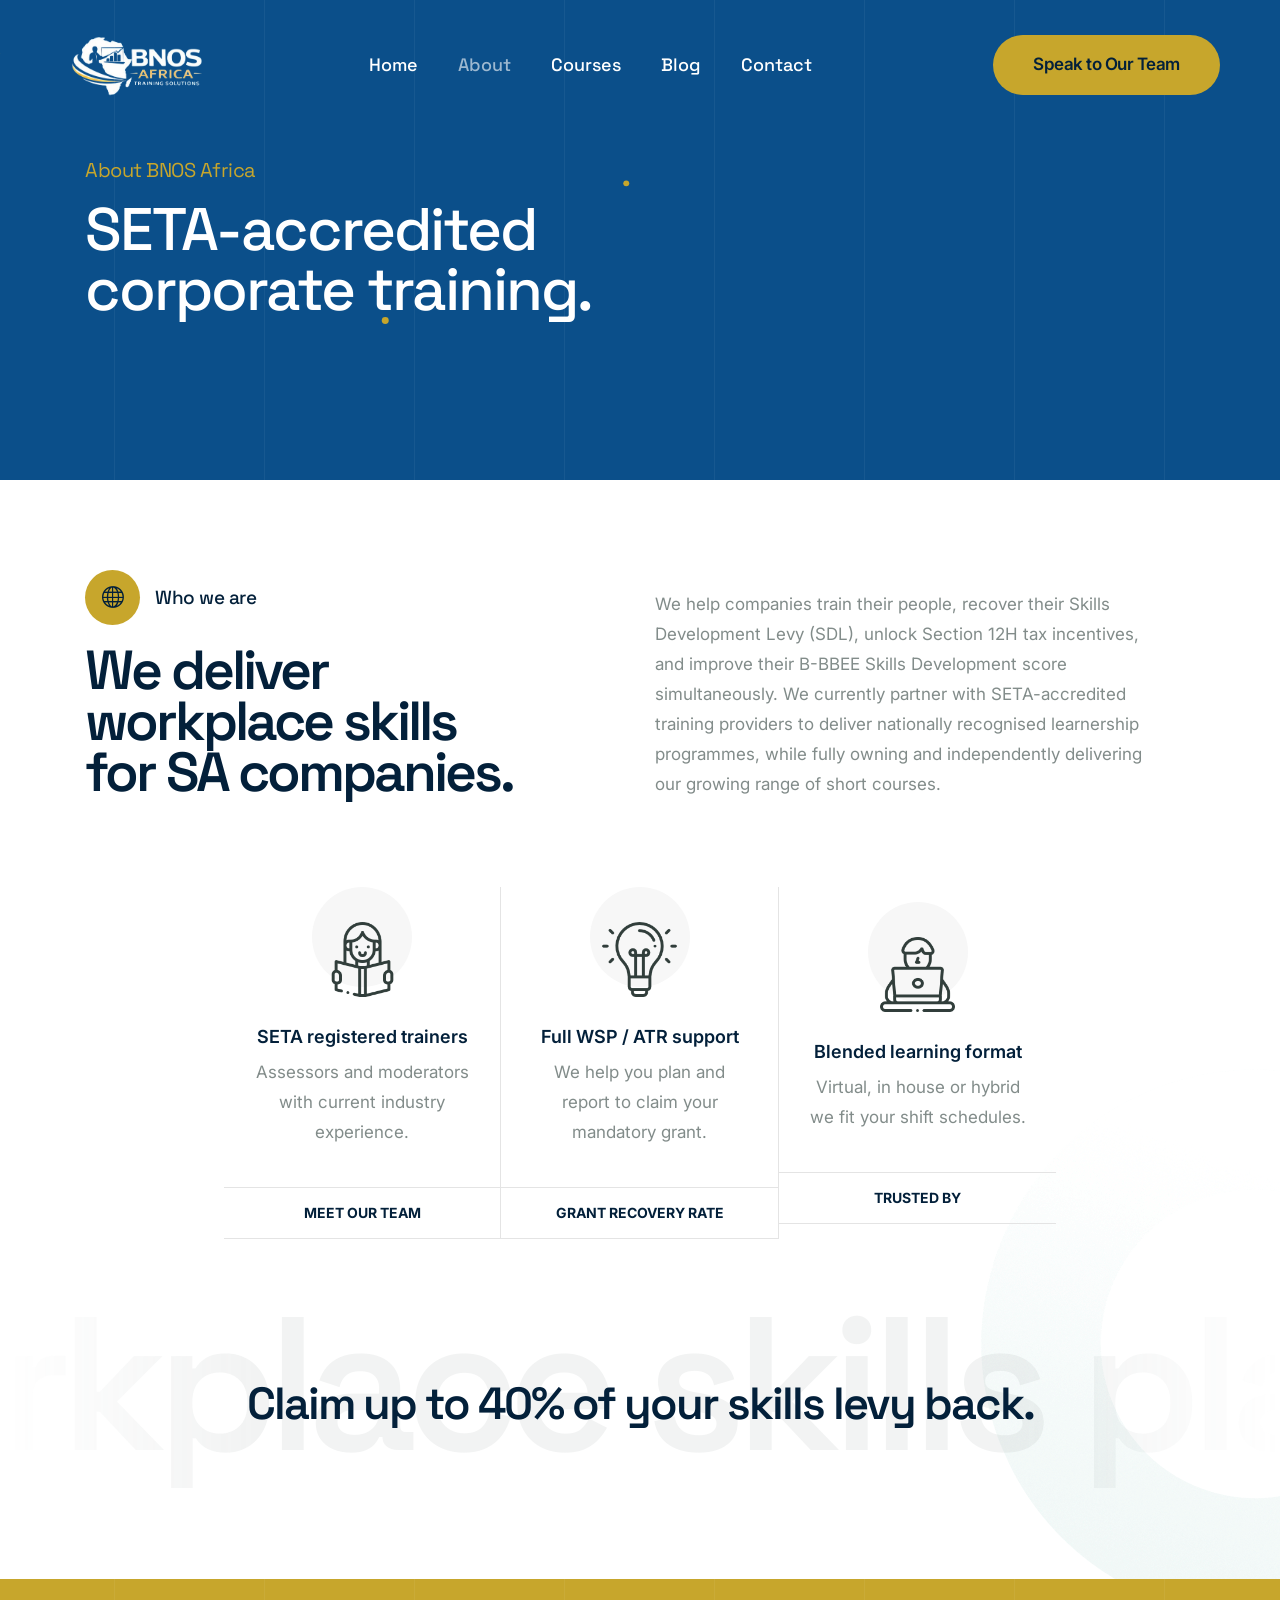
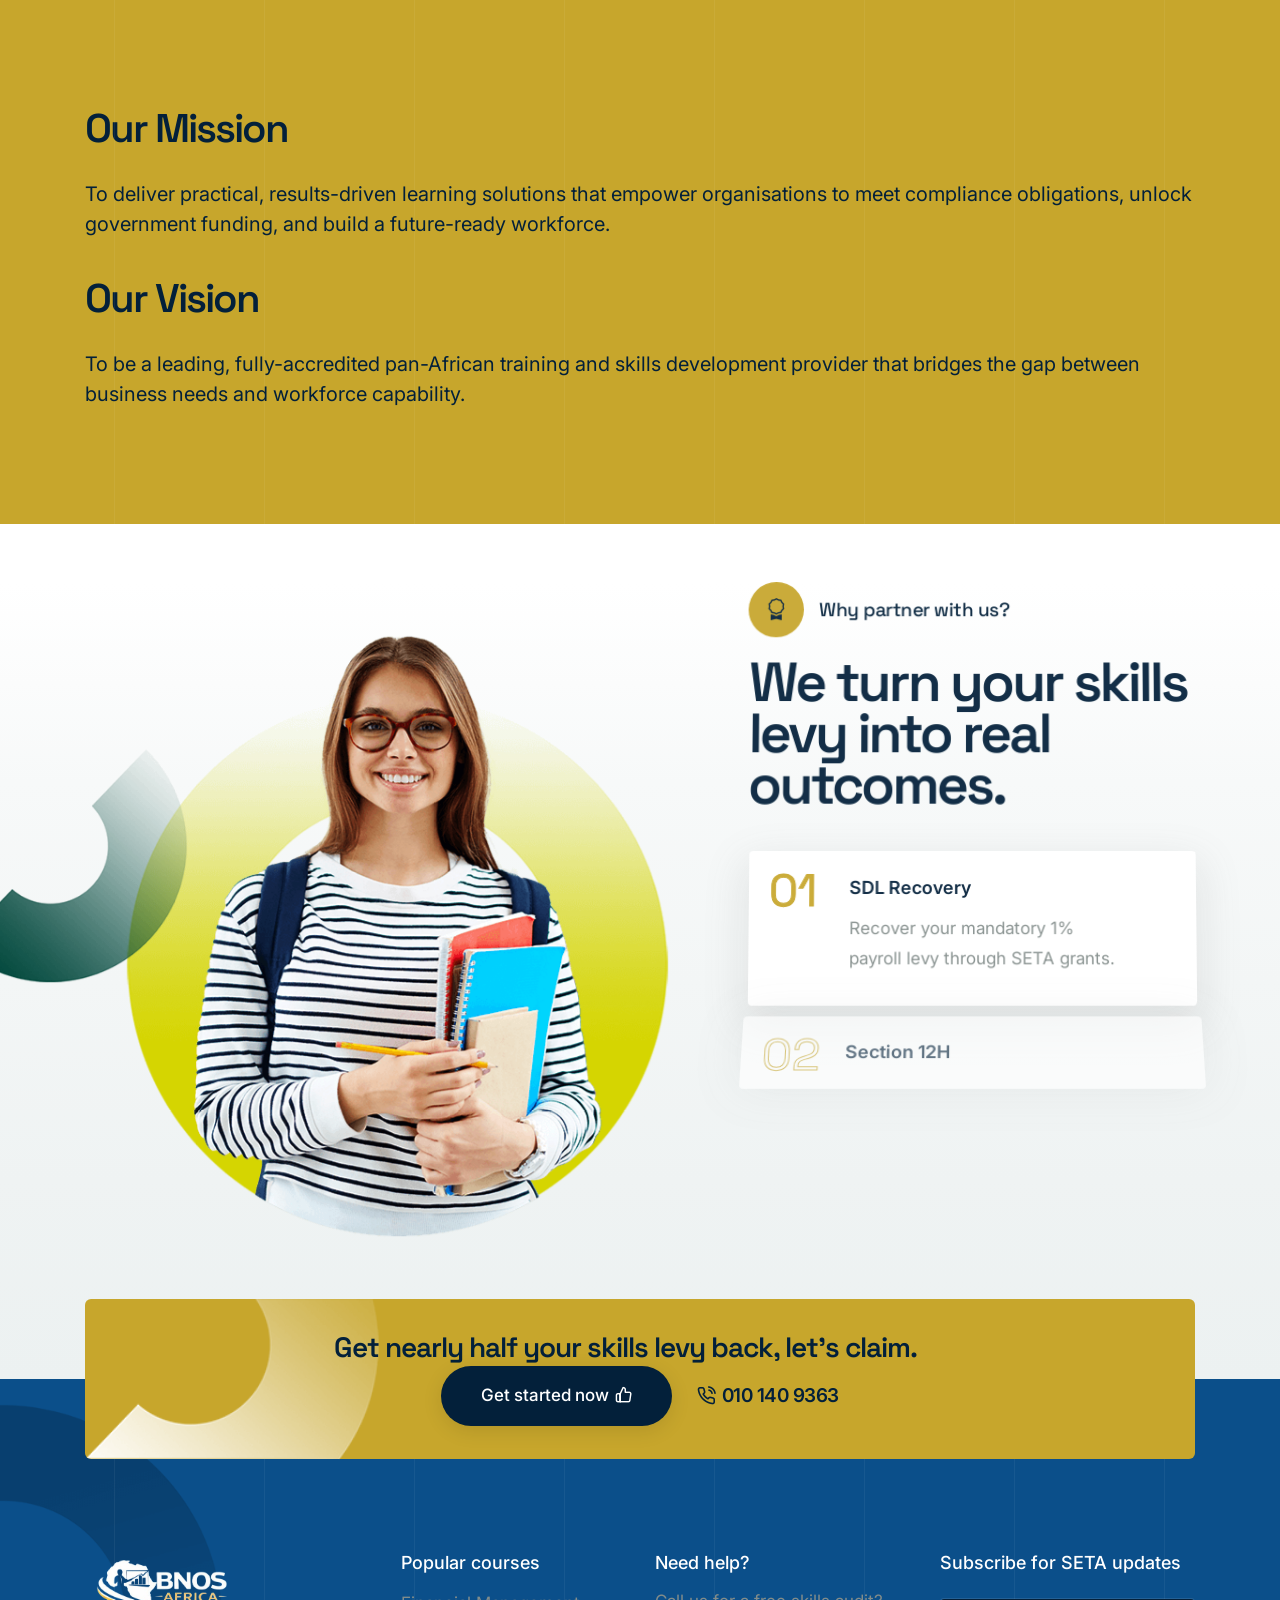
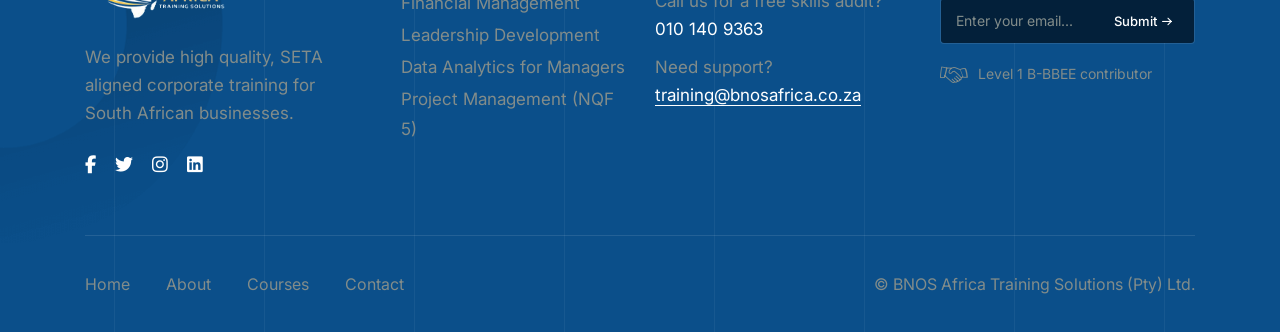
==== commit a2f4f542: "Update phone numbers across multiple HTML files to reflect the new contact number" ====
--- a/about.html
+++ b/about.html
@@ -486,7 +486,7 @@
           </a>
           <span
             class="d-block d-sm-inline-block text-dark-gray fs-19 fw-600 left-icon d-inline-block align-middle xs-mt-10px ls-minus-05px"><a
-              href="tel:+27114567800"><i class="feather icon-feather-phone-call"></i>011 456 7800</a></span>
+              href="tel:0101409363"><i class="feather icon-feather-phone-call"></i>010 140 9363</a></span>
         </div>
         <!-- end footer column -->
       </div>
@@ -538,7 +538,7 @@
         <div class="col-lg-3 col-md-4 col-sm-6 last-paragraph-no-margin xs-mb-30px">
           <span class="fw-500 fs-18 d-block text-white mb-10px">Need help?</span>
           <span class="lh-26 d-block">Call us for a free skills audit?</span>
-          <span class="text-white d-block mb-10px"><a href="tel:+27114567800">011 456 7800</a></span>
+          <span class="text-white d-block mb-10px"><a href="tel:0101409363">010 140 9363</a></span>
           <span class="lh-26 d-block">Need support?</span>
           <a href="mailto:training@bnosafrica.co.za"
             class="text-white text-decoration-line-bottom">training@bnosafrica.co.za</a>
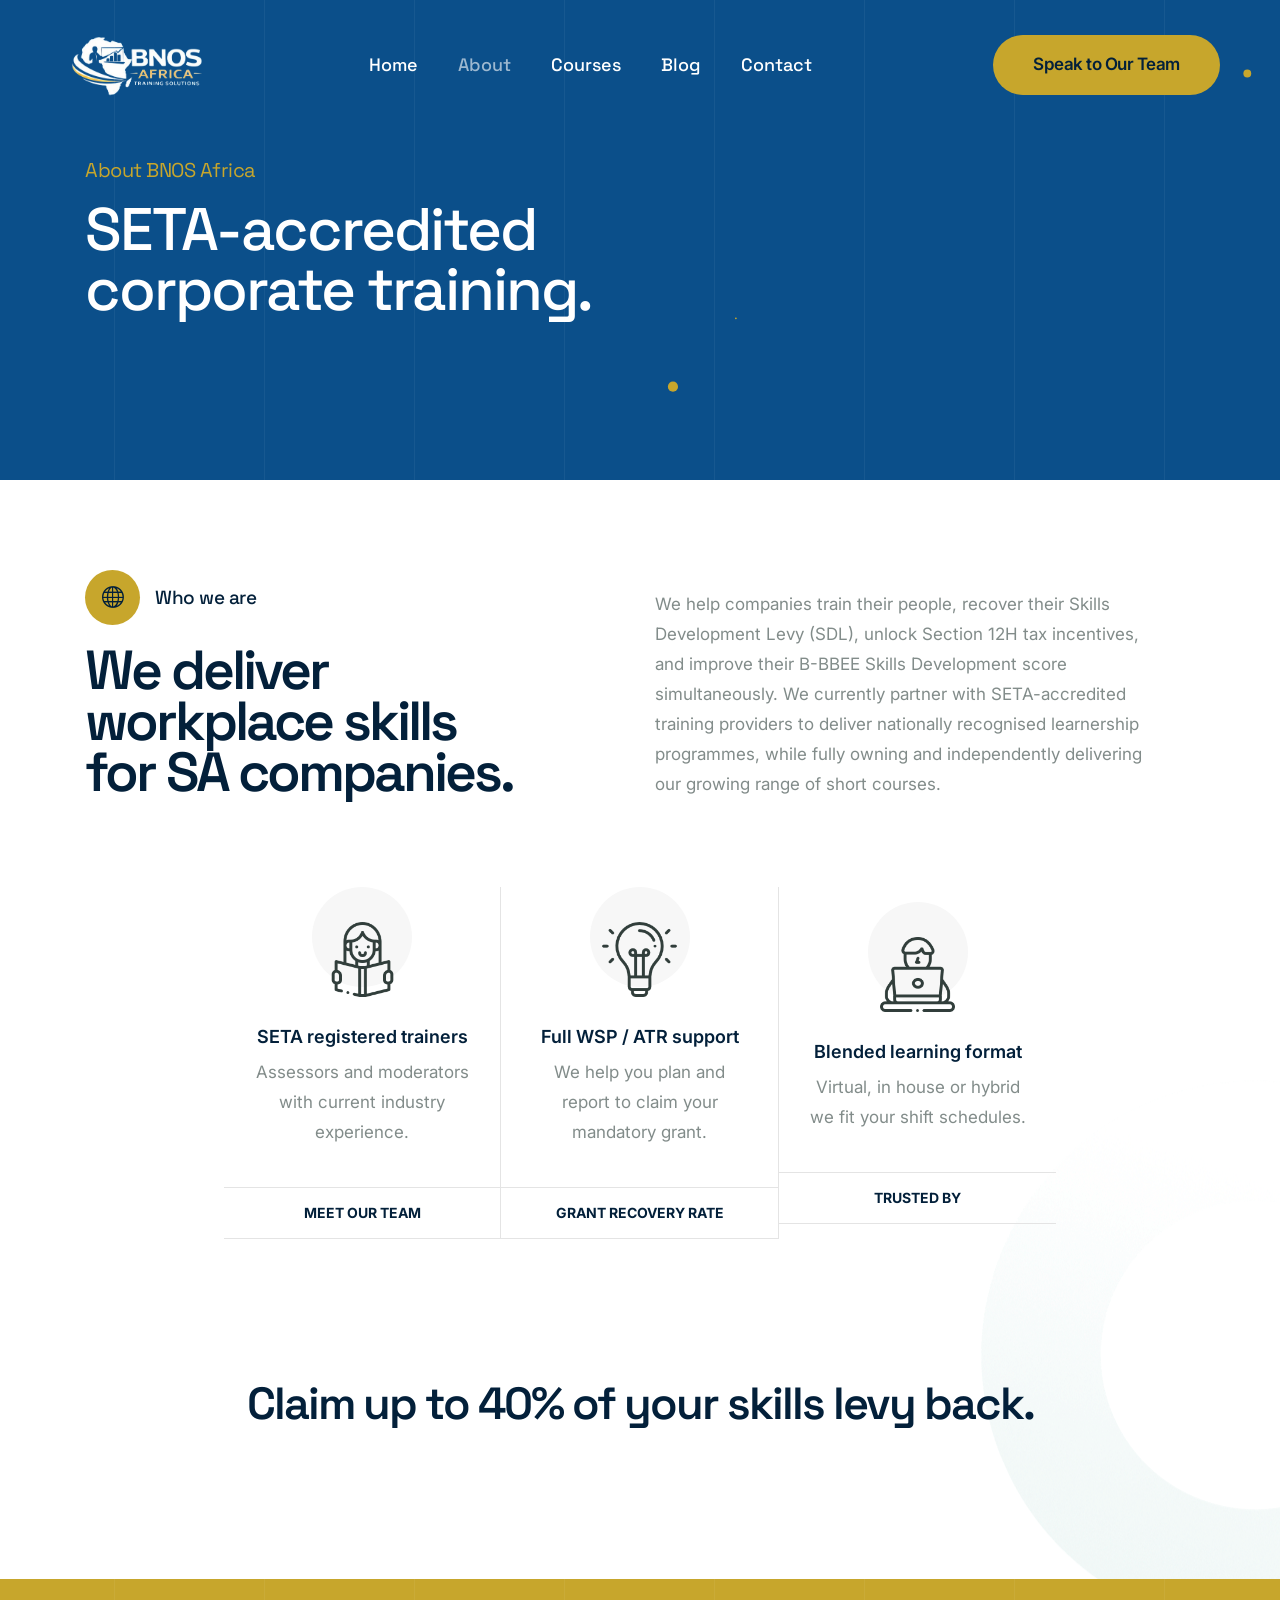
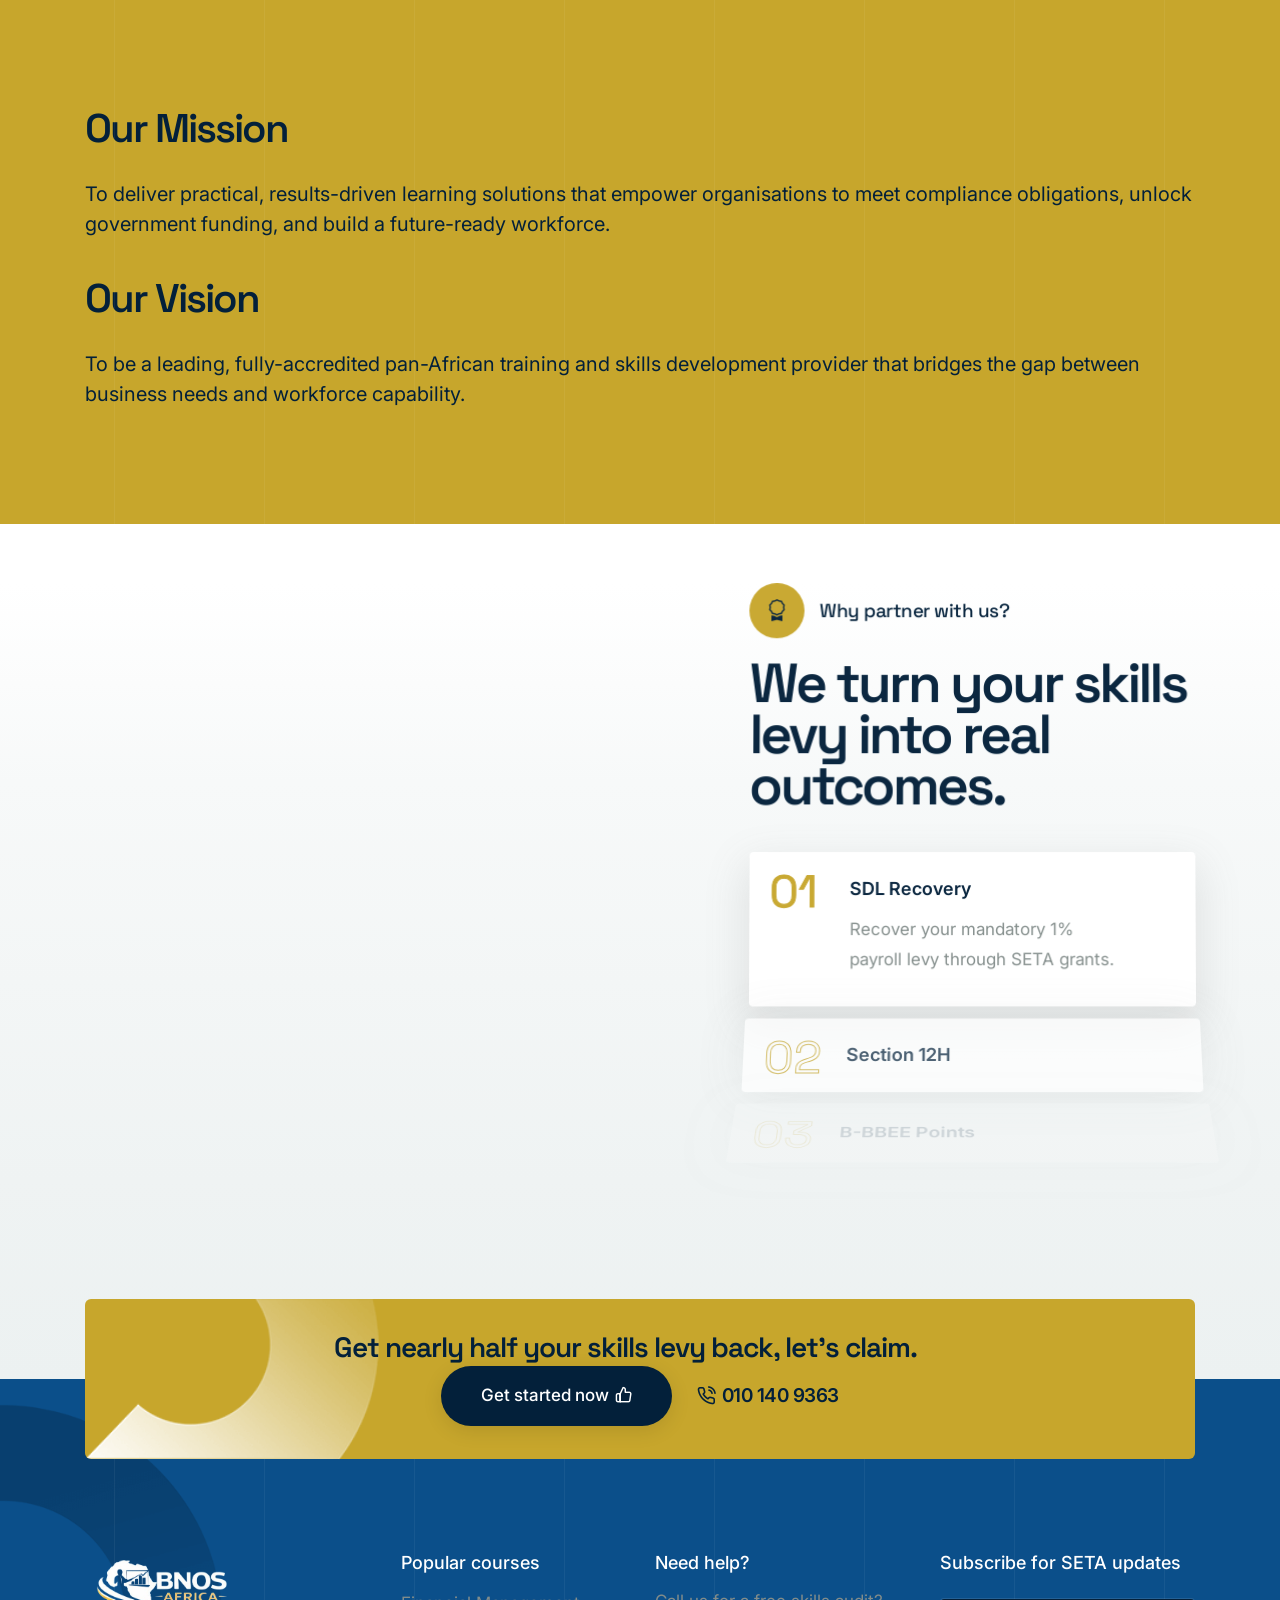
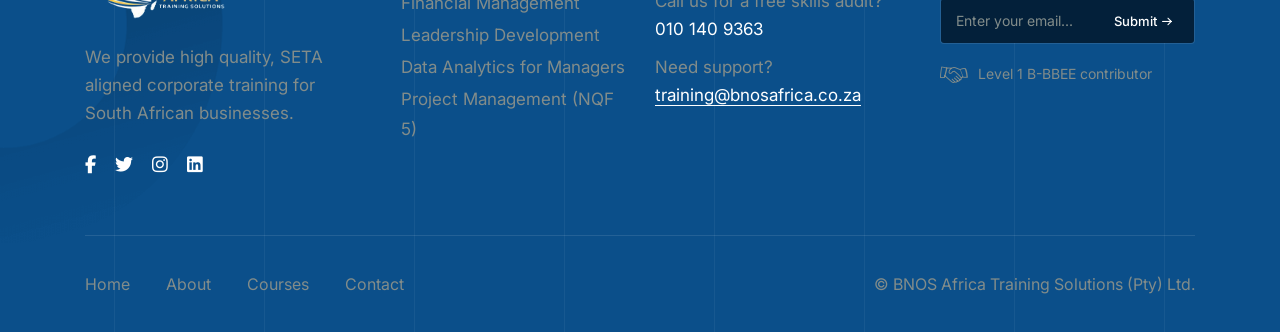
==== commit 57387afb: "Update social media links to reflect new Instagram and LinkedIn URLs across multiple HTML files" ====
--- a/about.html
+++ b/about.html
@@ -208,7 +208,7 @@
               class="fs-14 fw-700 text-uppercase text-dark-gray border-top border-bottom border-color-transparent-dark-very-light pt-10px pb-10px ">
               <span class="text-down d-block">Meet our team</span></div>
             <div class="btn-hover d-flex align-items-center justify-content-center bg-dark-gray">
-              <a href="#" class="inner-link btn btn-link btn-hover-animation-switch btn-extra-large text-white">
+              <a href="https://www.linkedin.com/company/bnos-africa-training-solutions/" target="_blank" class="inner-link btn btn-link btn-hover-animation-switch btn-extra-large text-white">
                 <span>
                   <span class="btn-text">Meet our team</span>
                   <span class="btn-icon"><i class="feather icon-feather-arrow-right"></i></span>
@@ -512,11 +512,11 @@
                     class="fa-brands fa-twitter"></i></a>
               </li>
               <li class="sm-mb-0">
-                <a class="instagram" href="http://www.instagram.com" target="_blank"><i
+                <a class="instagram" href="https://www.instagram.com/bnos.africatraining.solutions?igsh=eWh5aWV5bW5vNHB6" target="_blank"><i
                     class="fa-brands fa-instagram"></i></a>
               </li>
               <li class="sm-mb-0">
-                <a class="linkedin" href="http://www.linkedin.com" target="_blank"><i
+                <a class="linkedin" href="https://www.linkedin.com/company/bnos-africa-training-solutions/" target="_blank"><i
                     class="fa-brands fa-linkedin"></i></a>
               </li>
             </ul>
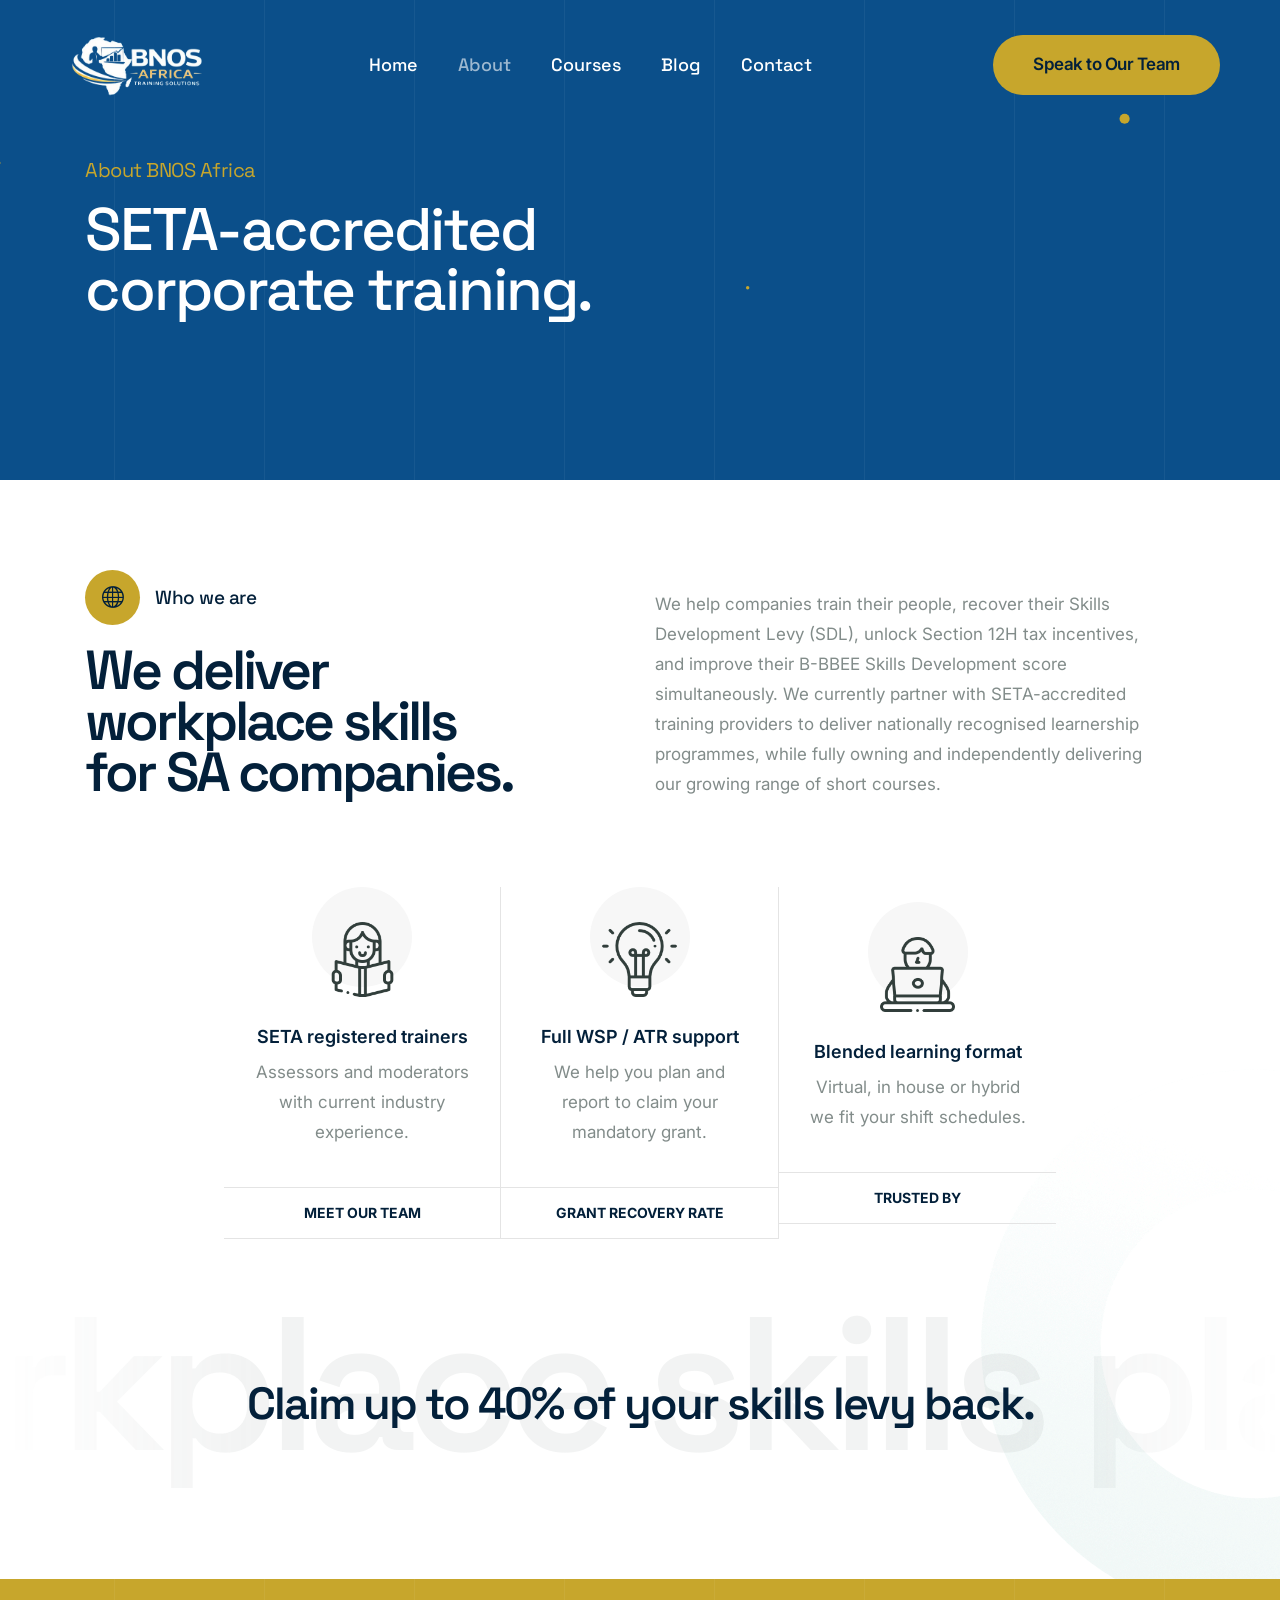
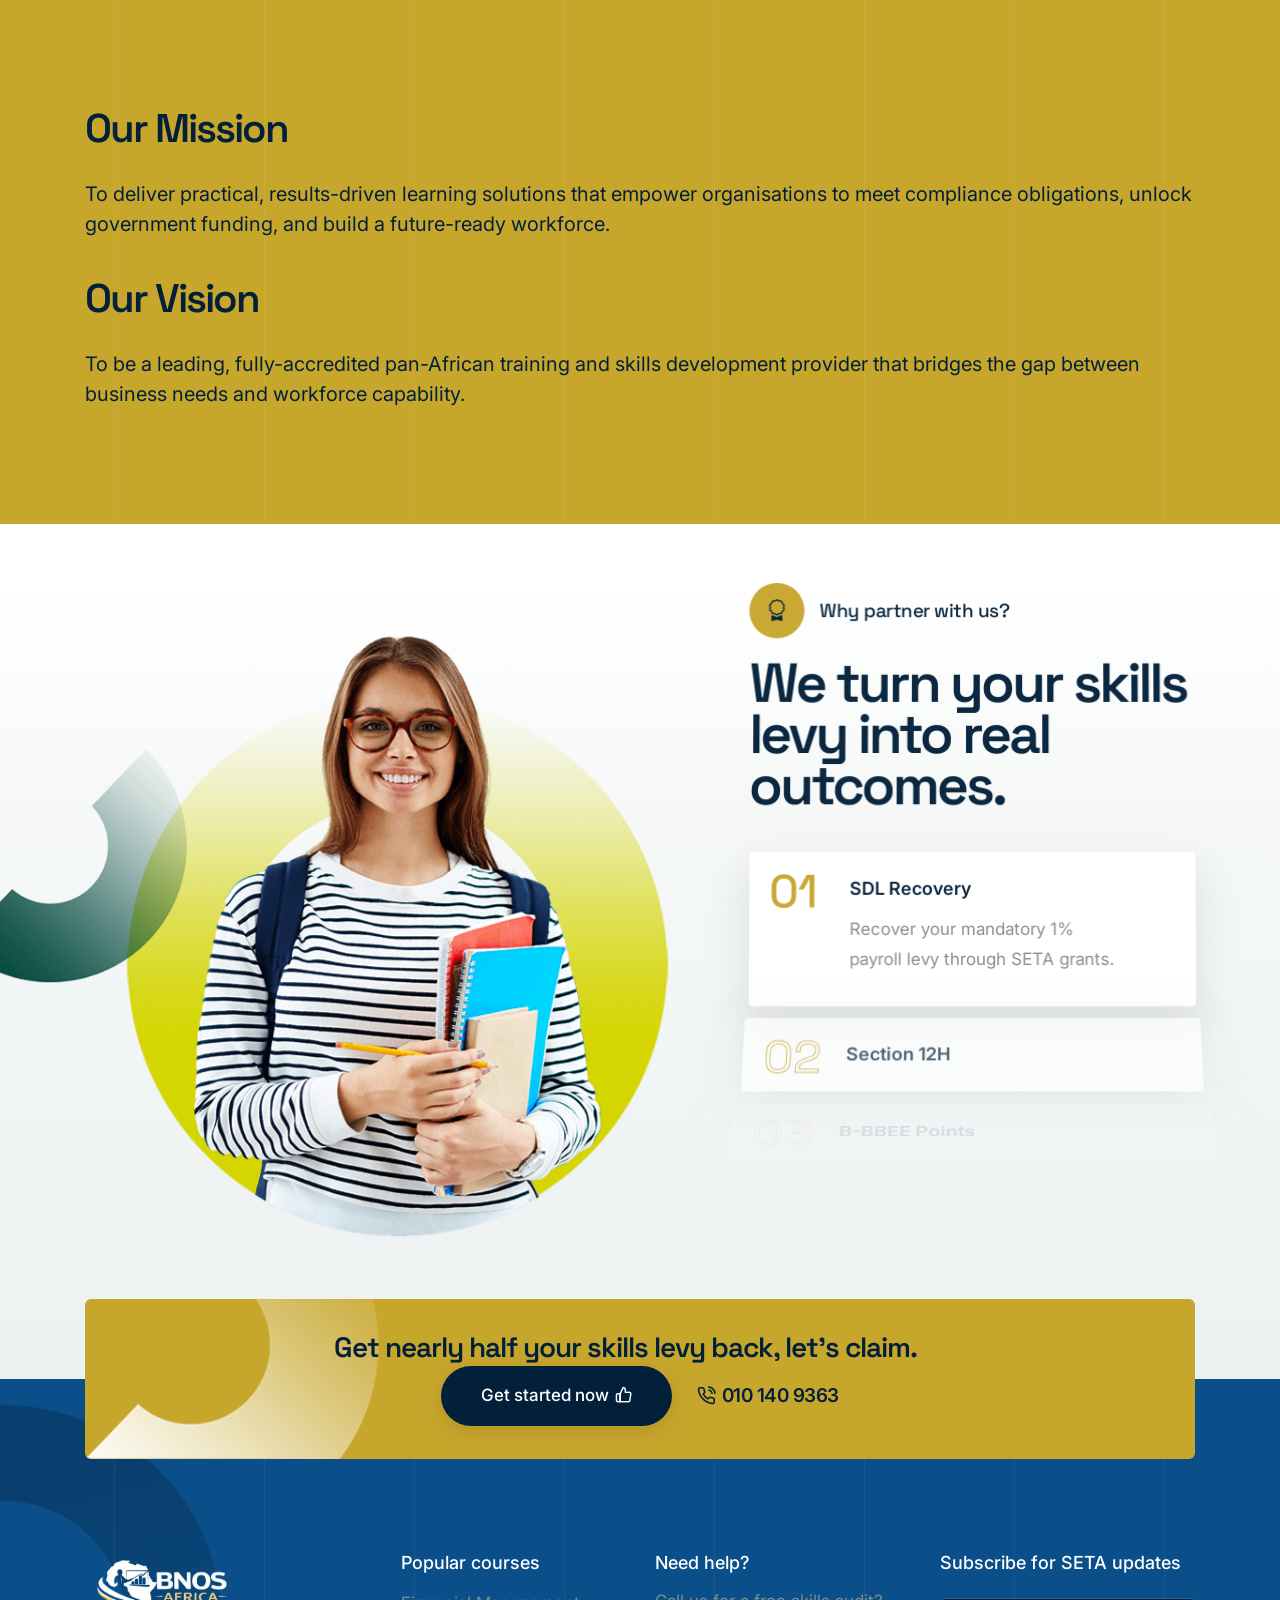
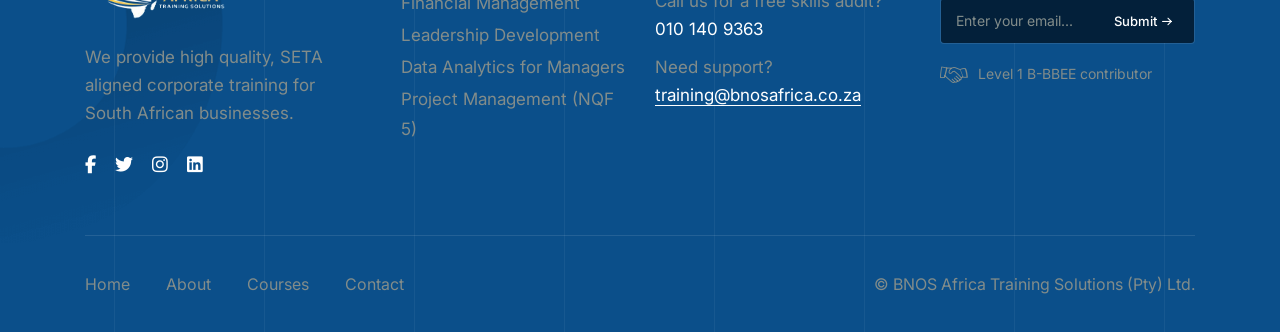
==== commit 5c798c0f: "Update testimonials section ID in index.html and link in about.html" ====
--- a/about.html
+++ b/about.html
@@ -238,7 +238,7 @@
               class="fs-14 fw-700 text-uppercase text-dark-gray border-top border-bottom border-color-transparent-dark-very-light pt-10px pb-10px ">
               <span class="text-down d-block">Grant recovery rate</span></div>
             <div class="btn-hover d-flex align-items-center justify-content-center bg-dark-gray">
-              <a href="#" class="inner-link btn btn-link btn-hover-animation-switch btn-extra-large text-white">
+              <a href="index.html#testimonials" class="inner-link btn btn-link btn-hover-animation-switch btn-extra-large text-white">
                 <span>
                   <span class="btn-text">Client stories</span>
                   <span class="btn-icon"><i class="feather icon-feather-arrow-right"></i></span>
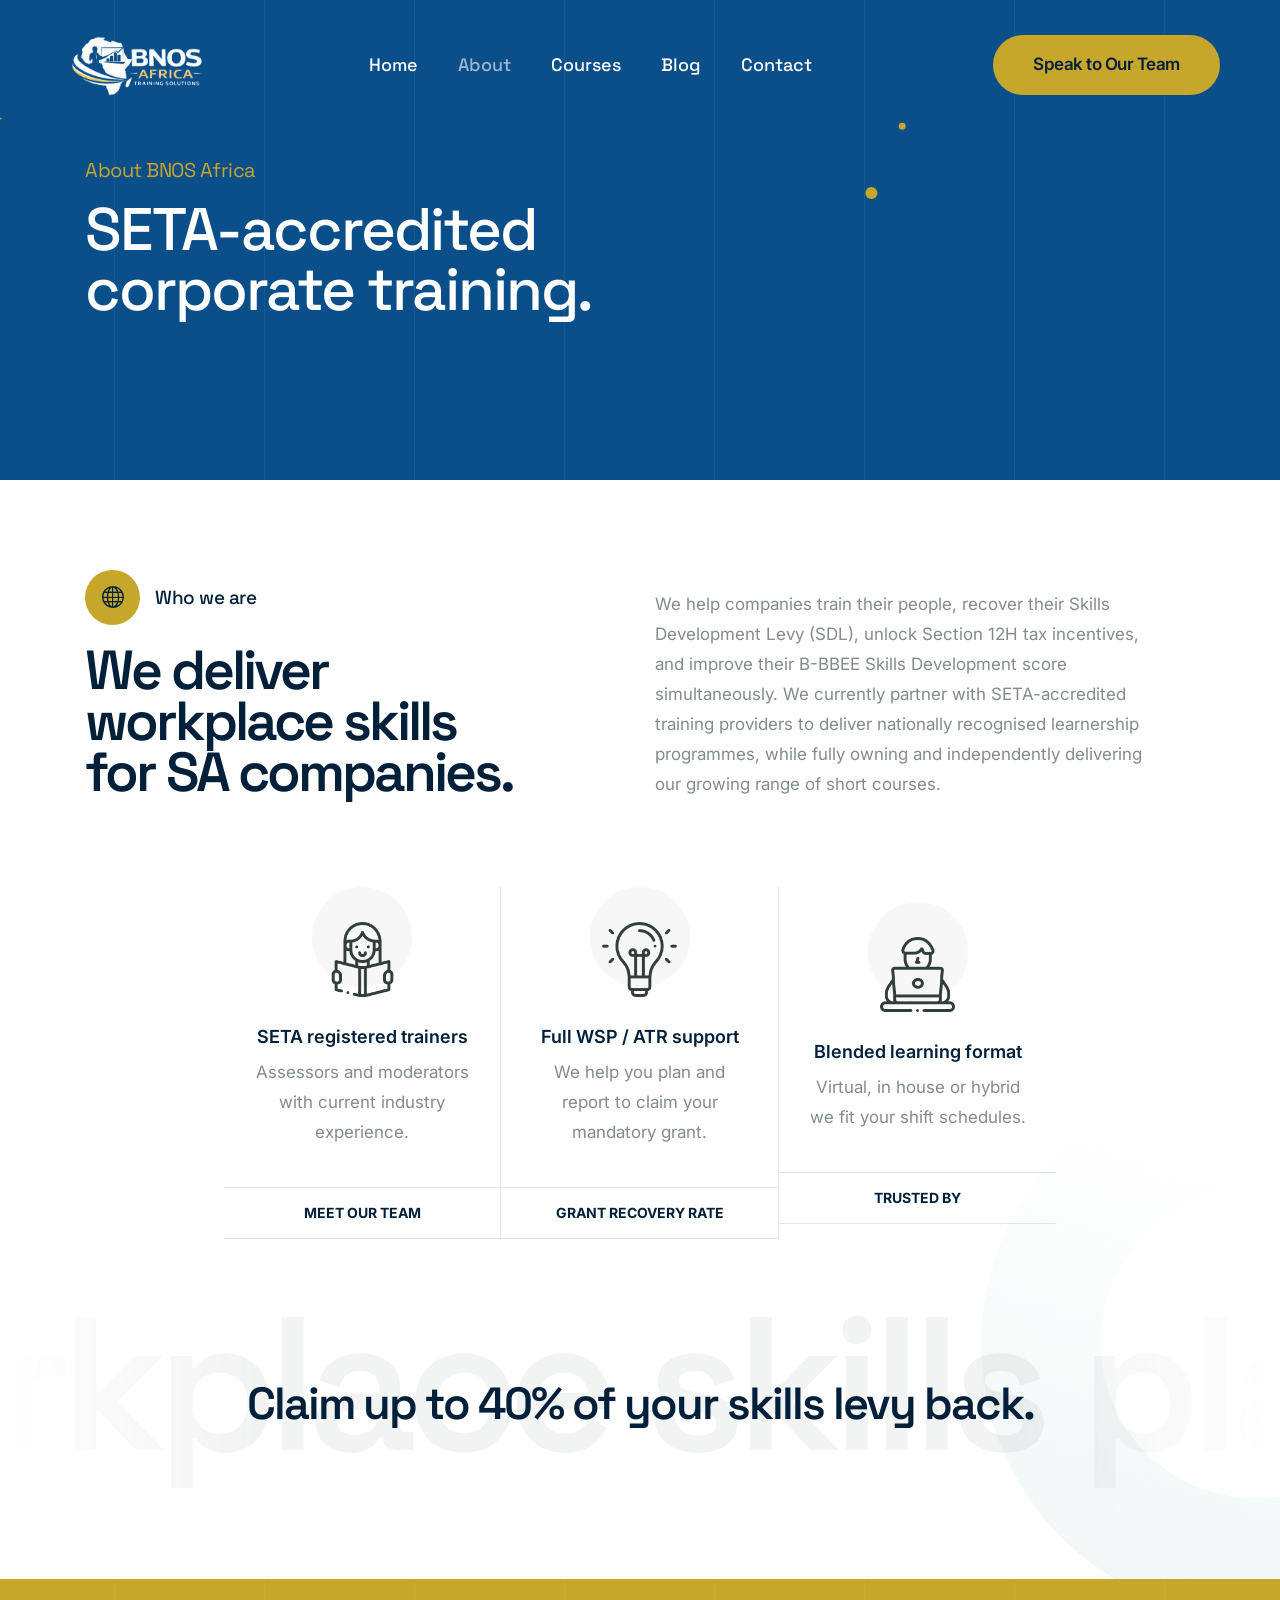
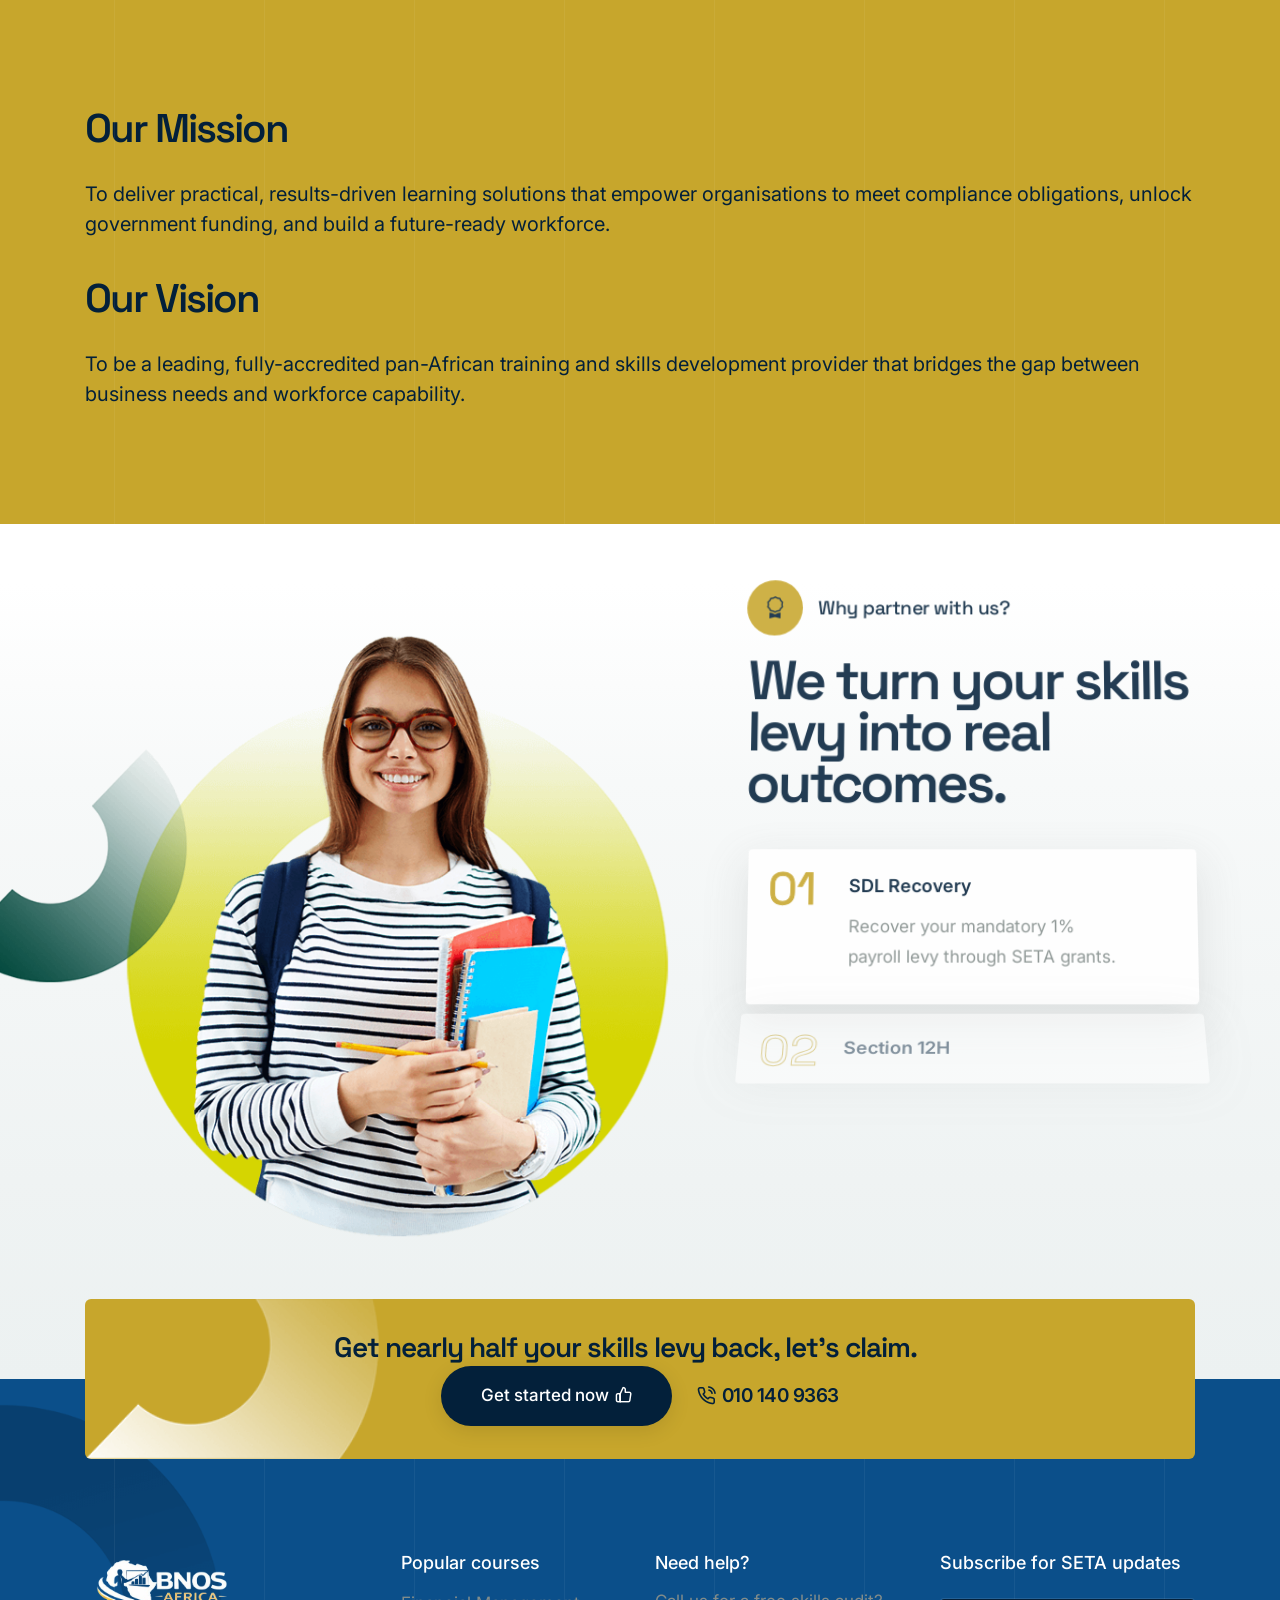
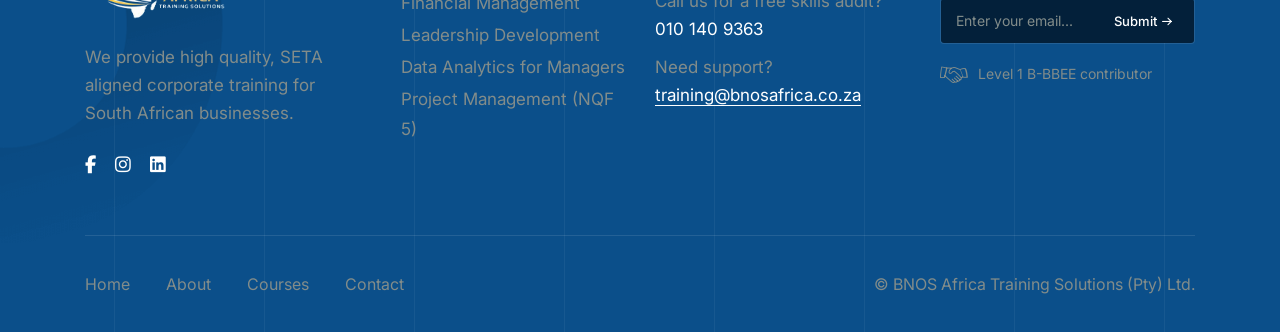
==== commit 557c52e2: "Remove Twitter links from various HTML files and update contact information in contact.html. Replace" ====
--- a/about.html
+++ b/about.html
@@ -508,10 +508,6 @@
                     class="fa-brands fa-facebook-f"></i></a>
               </li>
               <li class="sm-mb-0">
-                <a class="twitter" href="http://www.twitter.com" target="_blank"><i
-                    class="fa-brands fa-twitter"></i></a>
-              </li>
-              <li class="sm-mb-0">
                 <a class="instagram" href="https://www.instagram.com/bnos.africatraining.solutions?igsh=eWh5aWV5bW5vNHB6" target="_blank"><i
                     class="fa-brands fa-instagram"></i></a>
               </li>
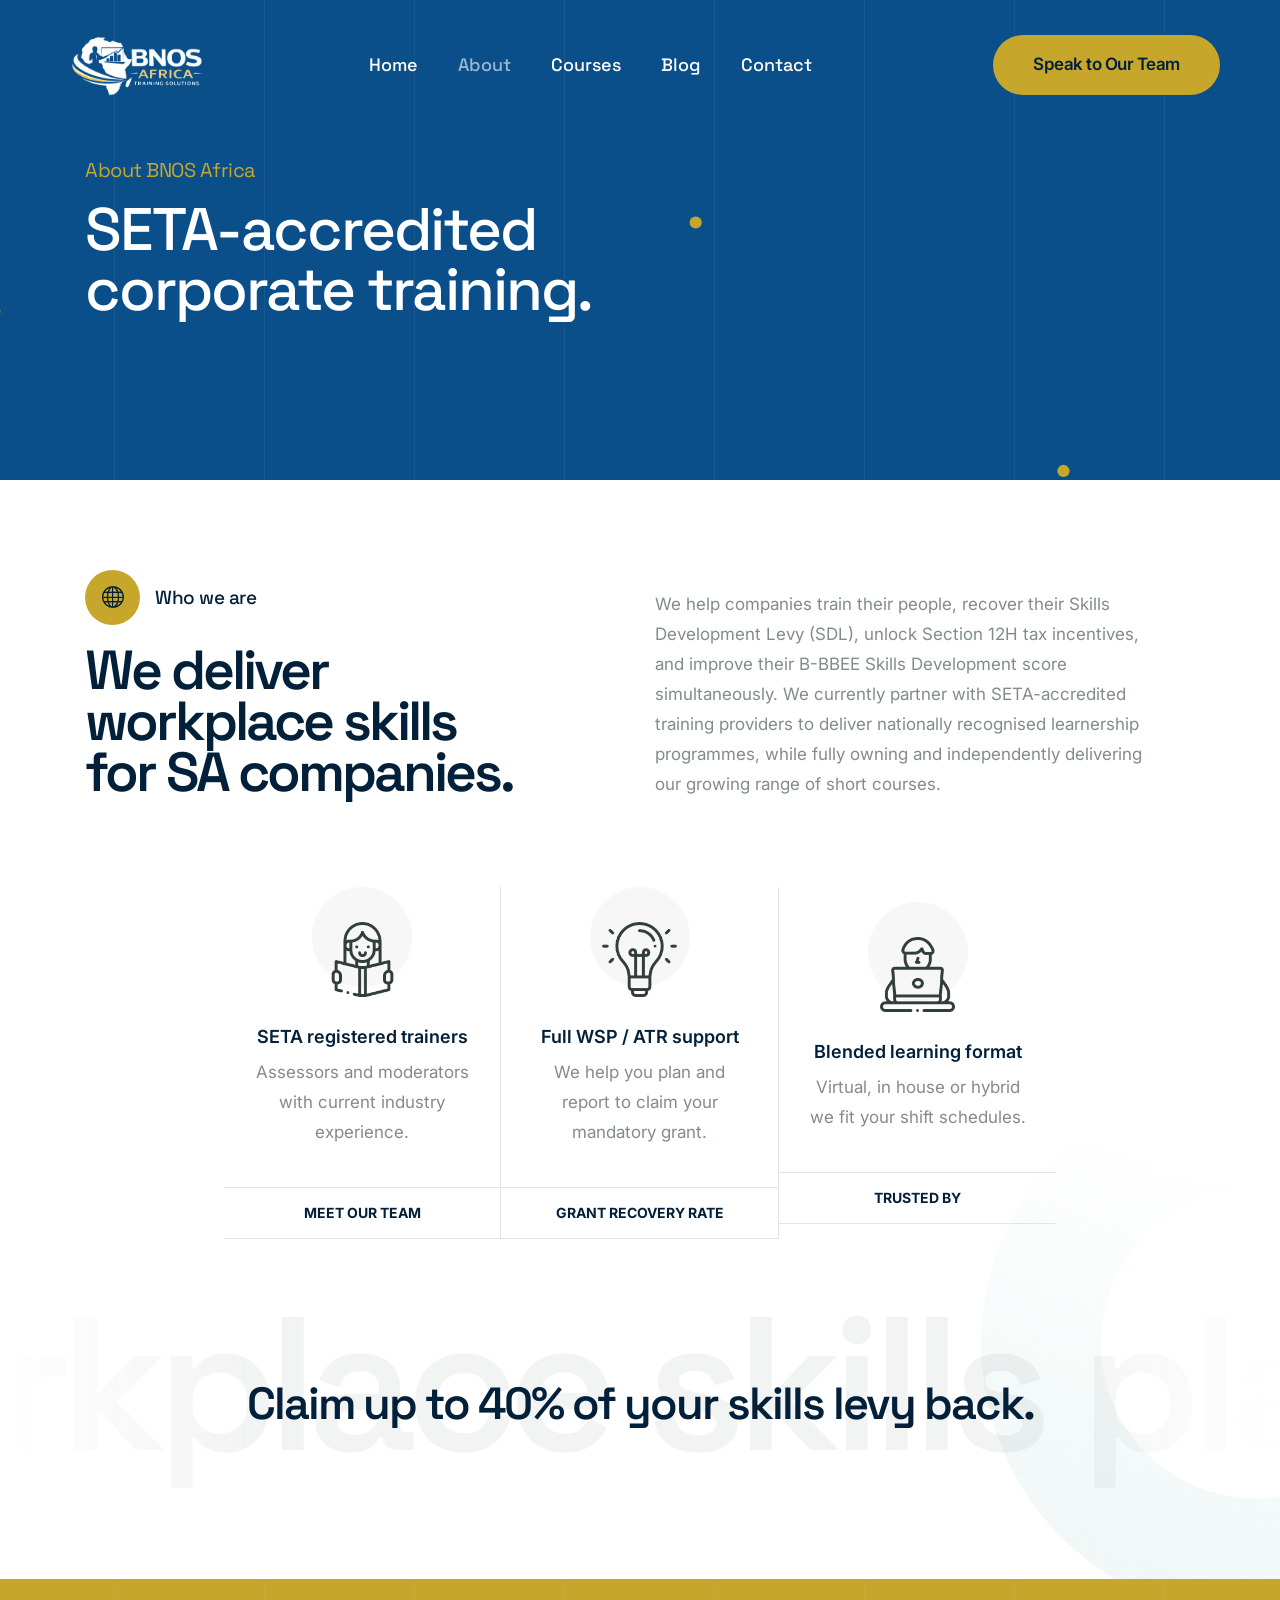
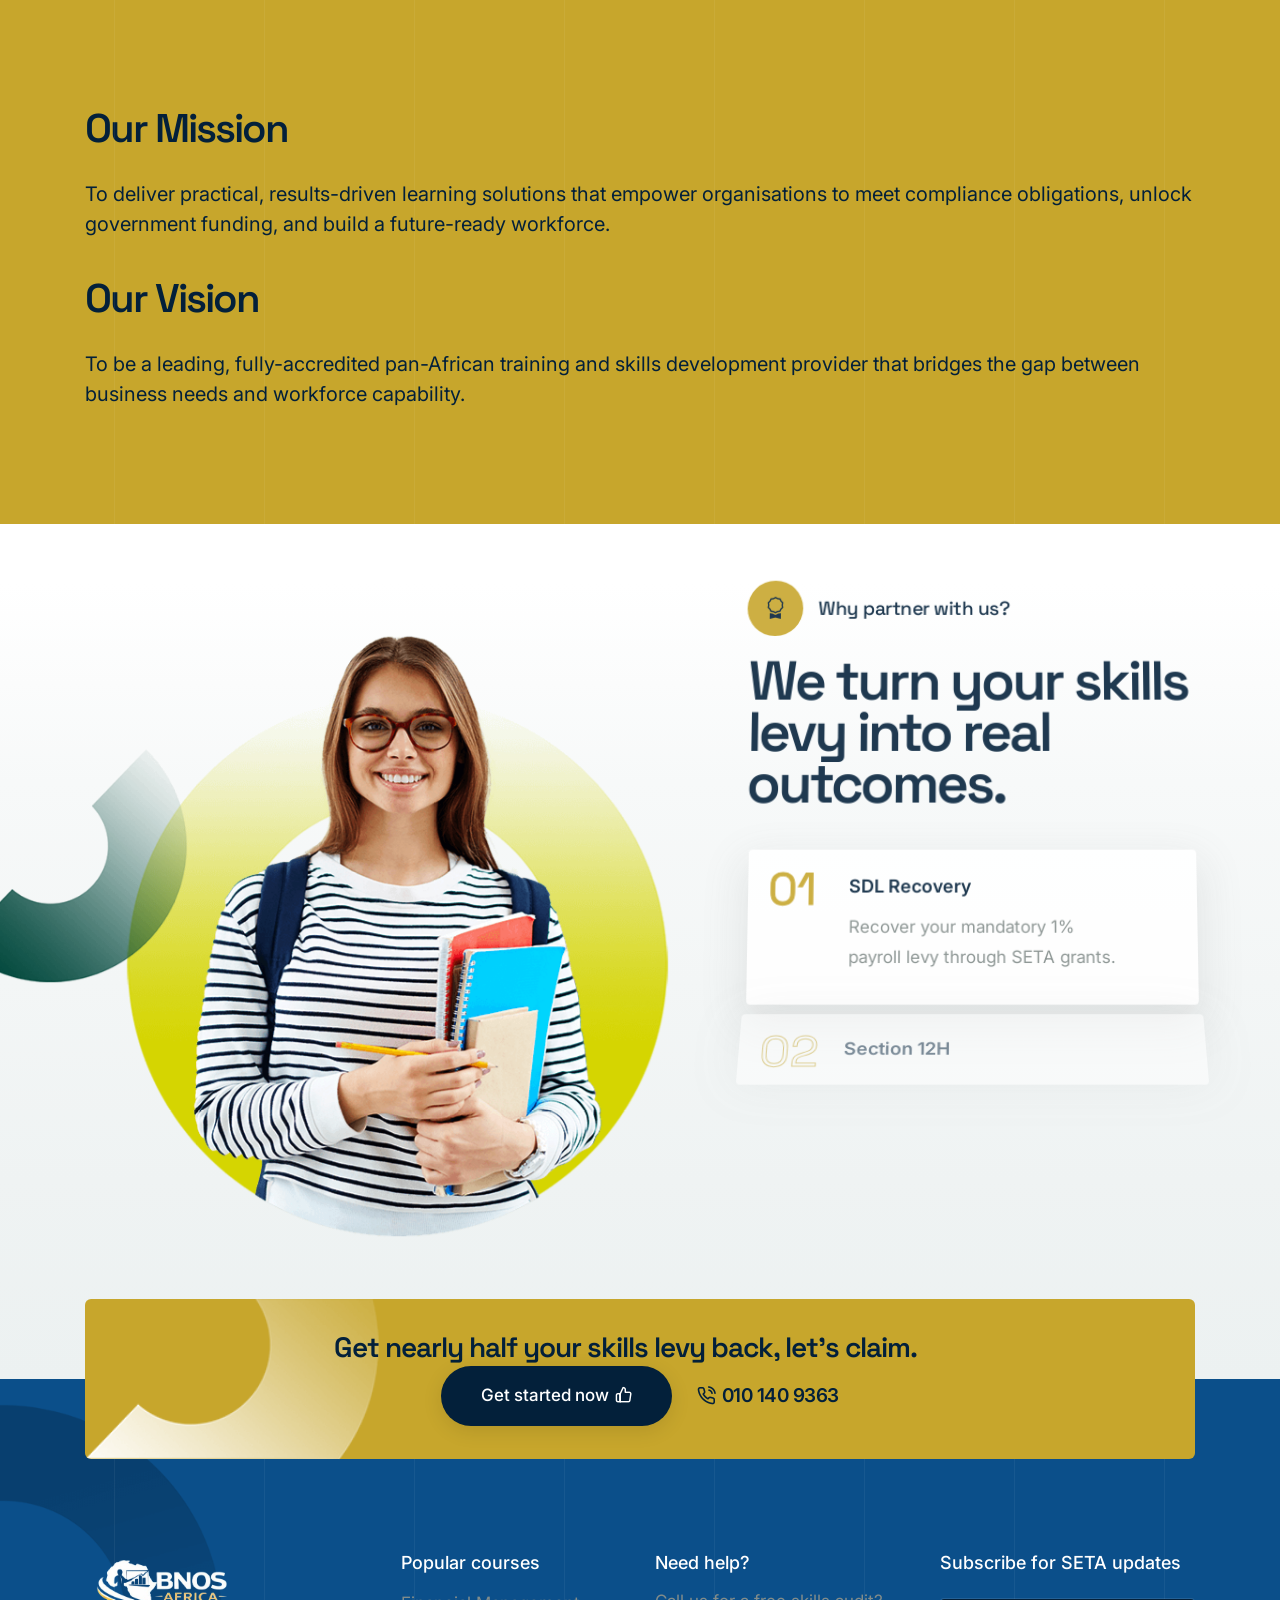
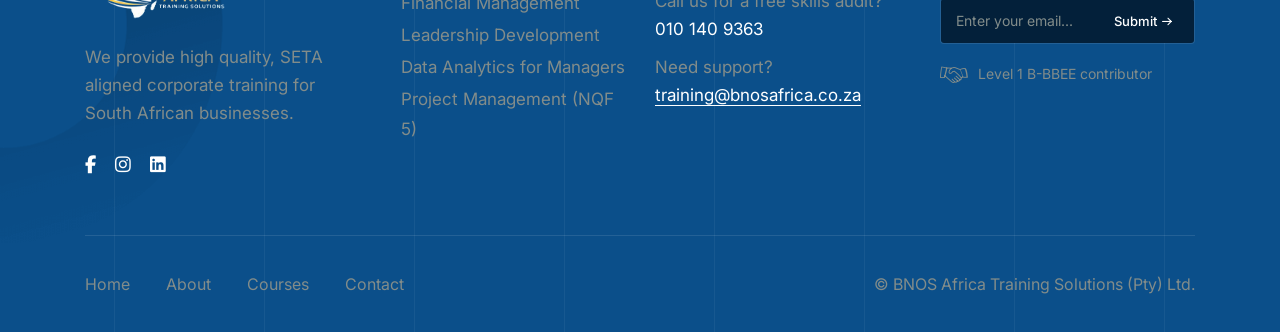
==== commit bffcab9e: "Add responsive styles for logo and CTA containers across multiple HTML files" ====
--- a/about.html
+++ b/about.html
@@ -30,6 +30,20 @@
       }
     }
 
+    @media (max-width: 470px){
+      .logo-image{
+        max-width: 100px !important;
+      }
+
+      .logo-container{
+        margin-right: 0px !important;
+      }
+
+      .cta-container{
+        padding-left: 0px !important;
+      }
+    }
+
     @media (min-width: 560px) {
       .display-class {
         display: none;
@@ -44,16 +58,16 @@
     <!-- start navigation -->
     <nav class="navbar navbar-expand-lg header-transparent bg-transparent header-reverse" data-header-hover="light">
       <div class="container-fluid">
-        <div class="col-auto col-lg-2 me-lg-0 me-auto">
+        <div class="col-auto col-lg-2 me-lg-0 logo-container me-auto">
           <a class="navbar-brand" href="index.html">
             <img src="images/img5-2-Photoroom.png" data-at2x="images/img5-2-Photoroom.png" alt=""
               class="default-logo" />
             <img src="images/img5-Photoroom.png" data-at2x="images/img5-Photoroom.png" alt="" class="alt-logo" />
-            <img src="images/img5-Photoroom.png" data-at2x="images/img5-Photoroom.png" alt="" class="mobile-logo" />
+            <img src="images/img5-Photoroom.png" data-at2x="images/img5-Photoroom.png" alt="" class="mobile-logo logo-image" />
           </a>
         </div>
-        <div class="col-auto menu-order position-static flex-mobile-cta">
-          <div class="alt-font fw-500 lg-fs-15 xs-fs-13 overflow-hidden display-class" style="margin-inline: 20px;">
+        <div class="col-auto menu-order position-static flex-mobile-cta cta-container">
+          <div class="alt-font fw-500 lg-fs-15 xs-fs-13 overflow-hidden display-class" style="margin-right: 20px;">
             <a href="contact.html#contactForm"
               class="btn btn-base-color btn-rounded btn-switch-text fw-600 d-inline-block sm-btn-medium xs-btn-small align-middle left-icon"
               style="padding: 10px;">
